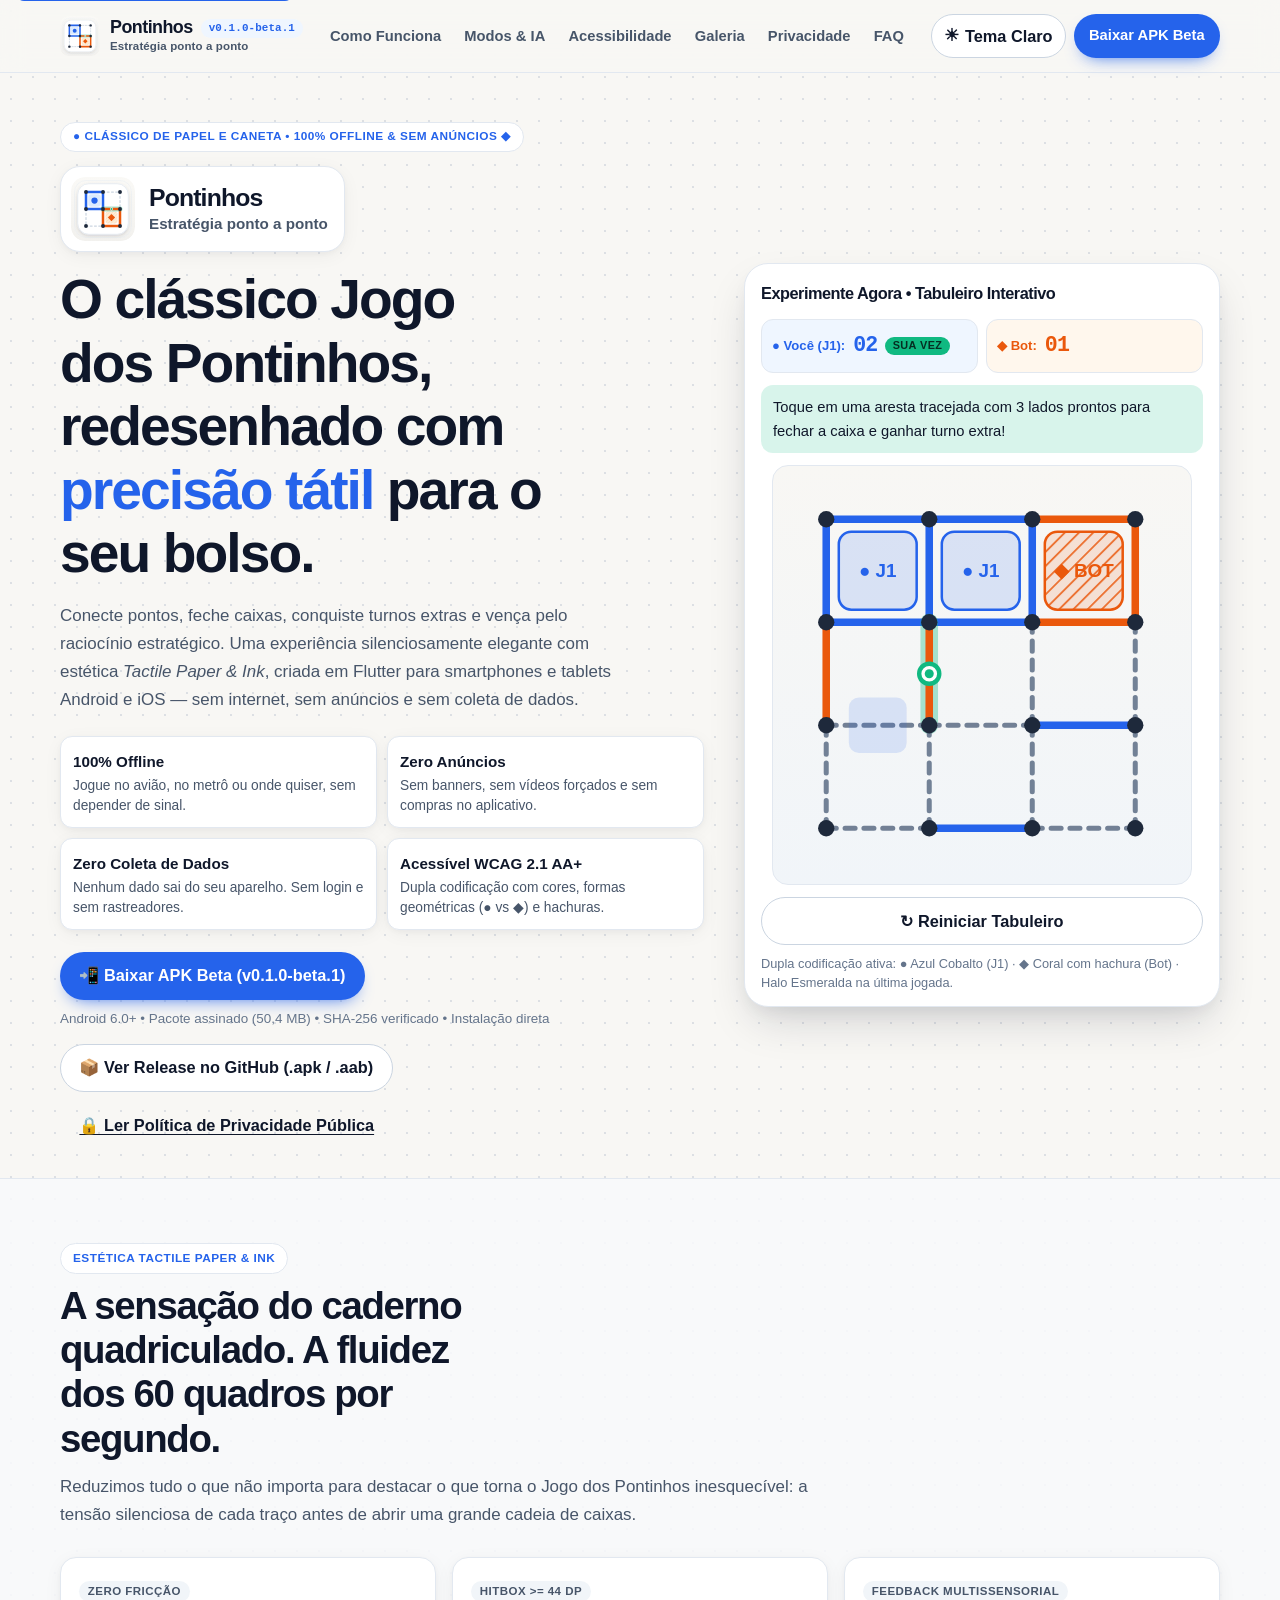
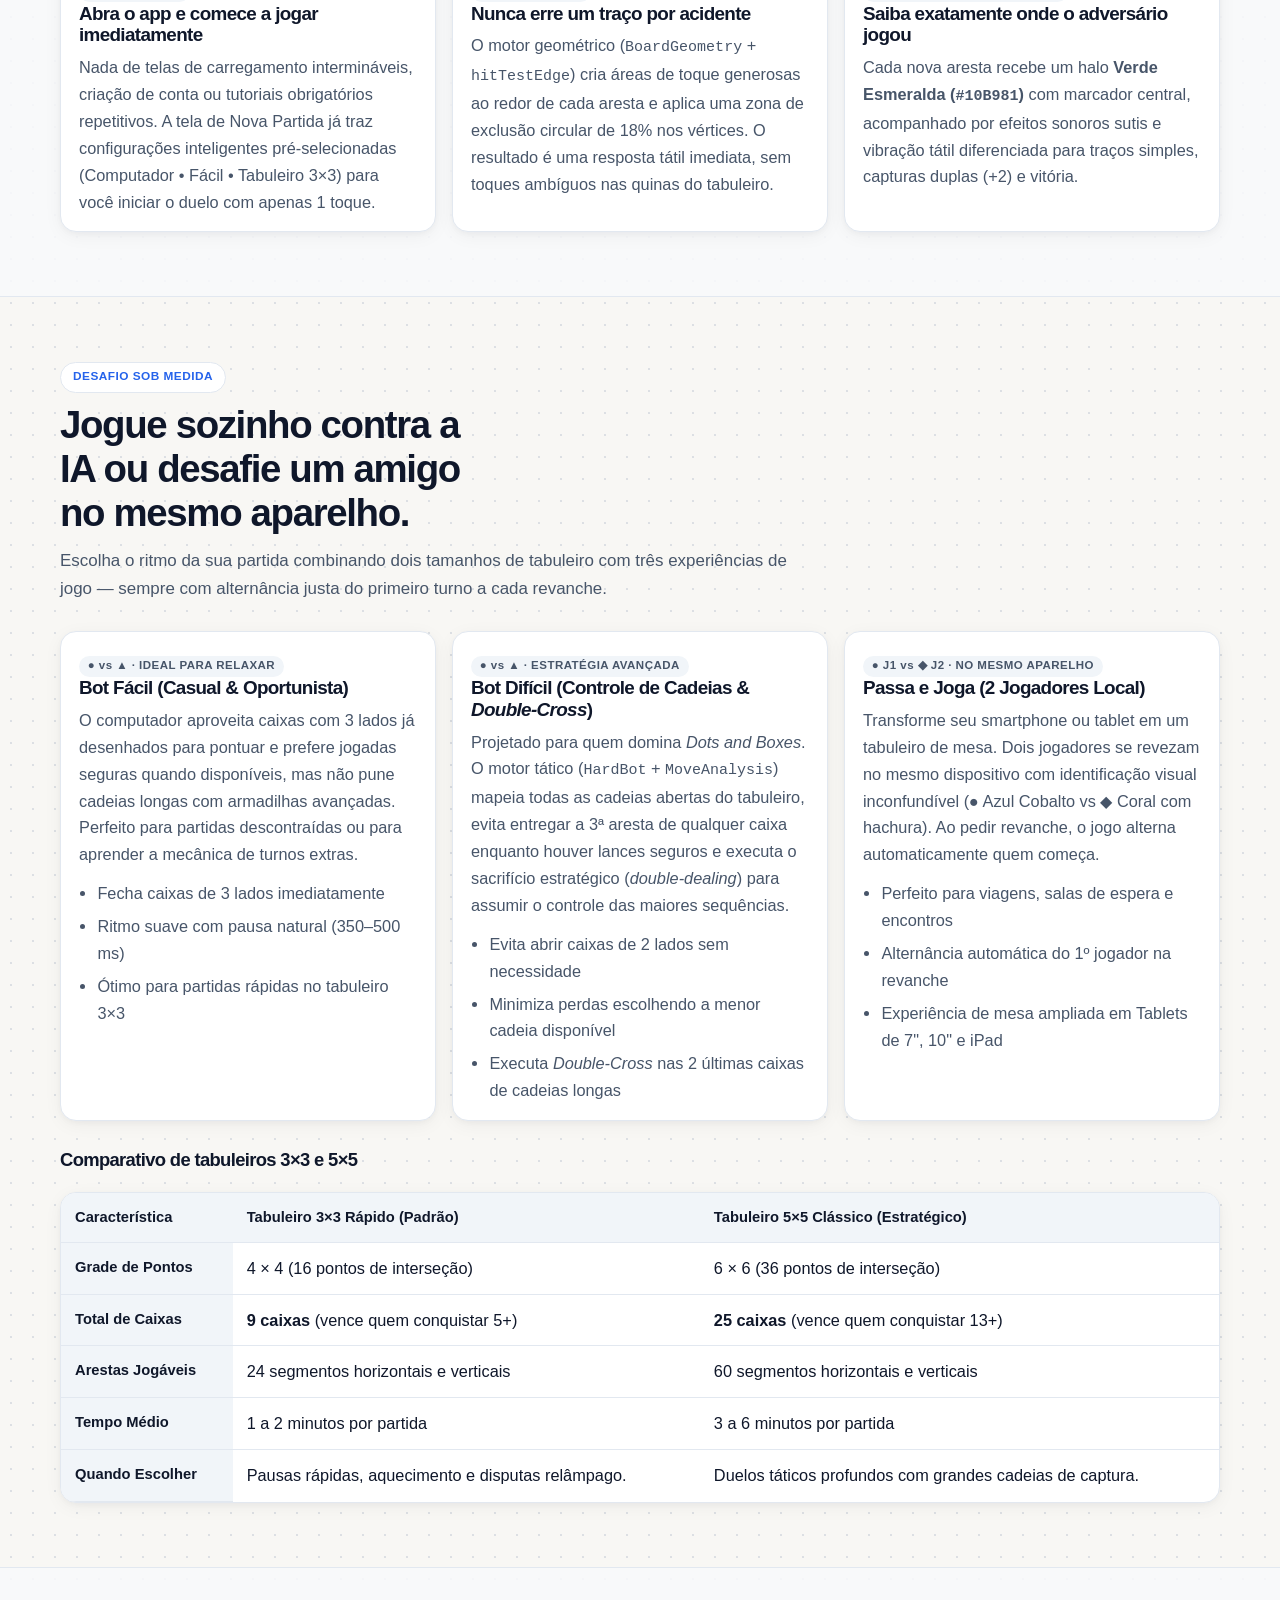
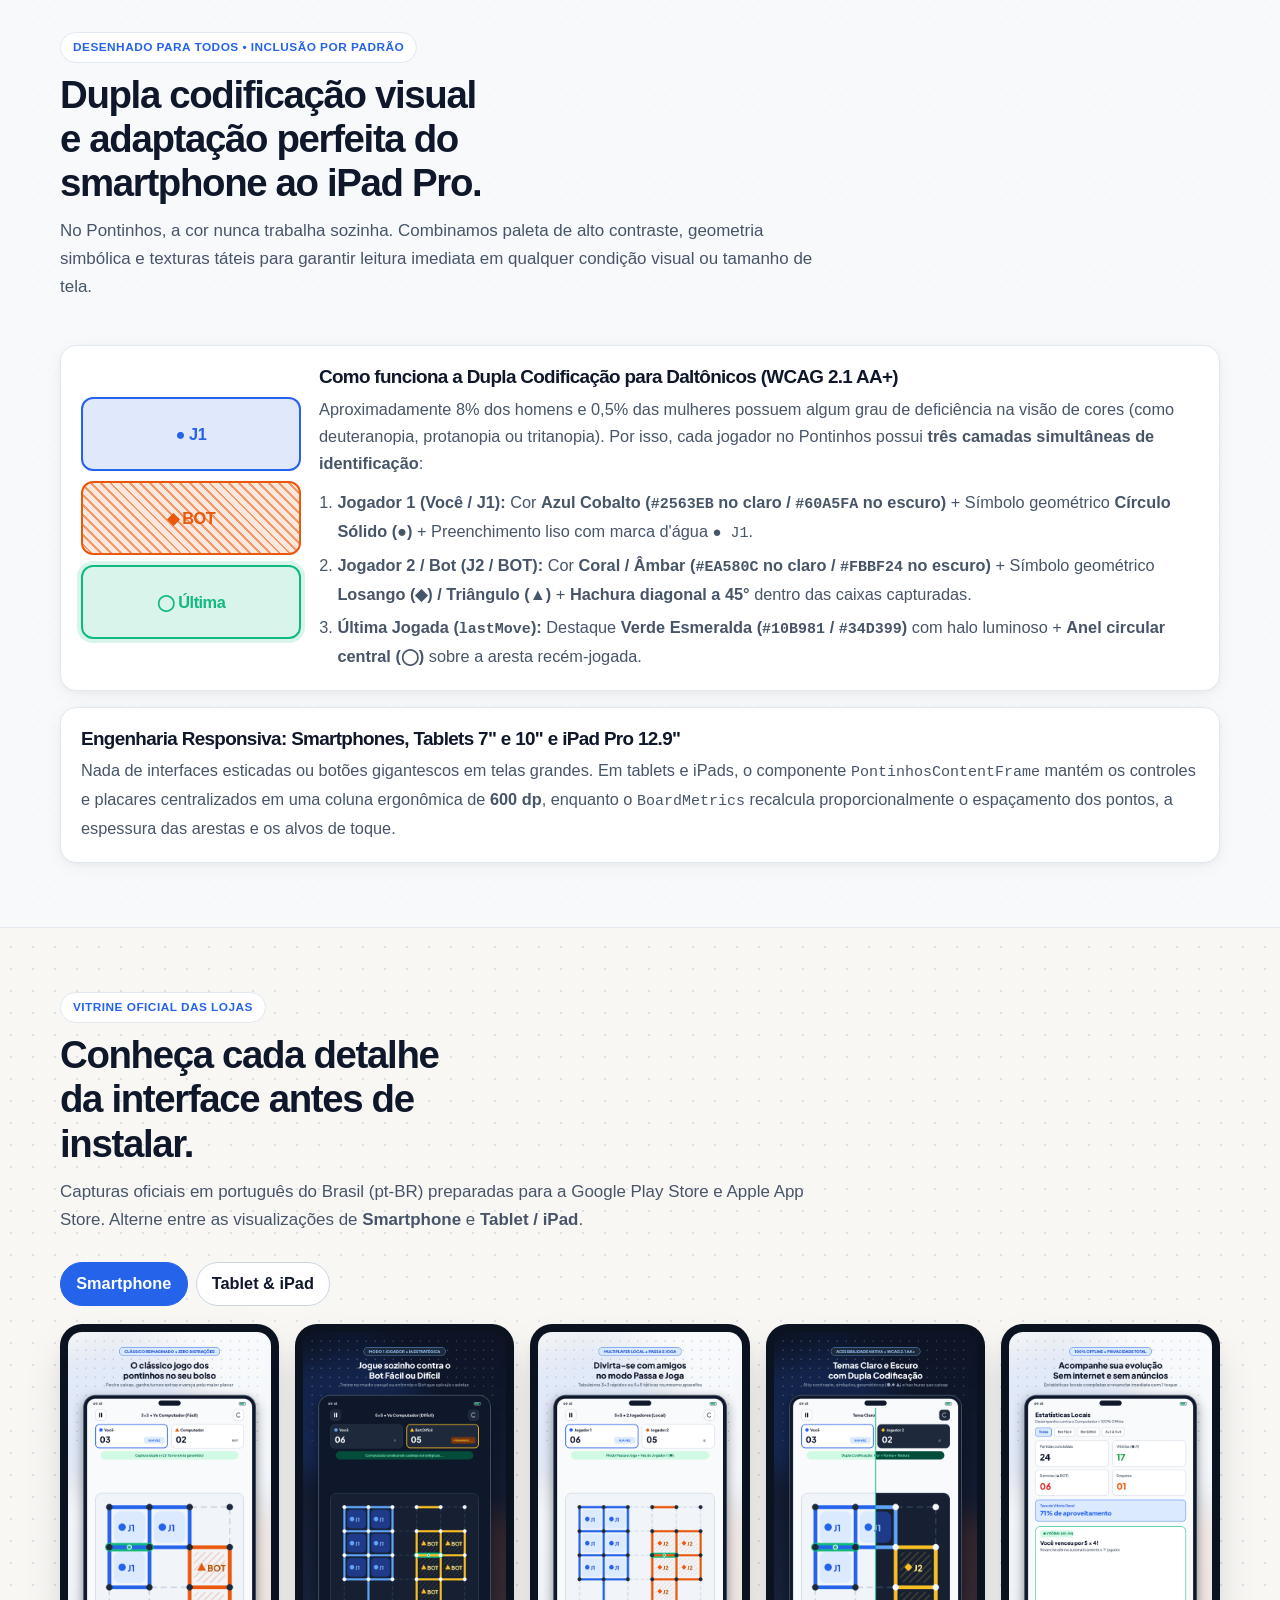
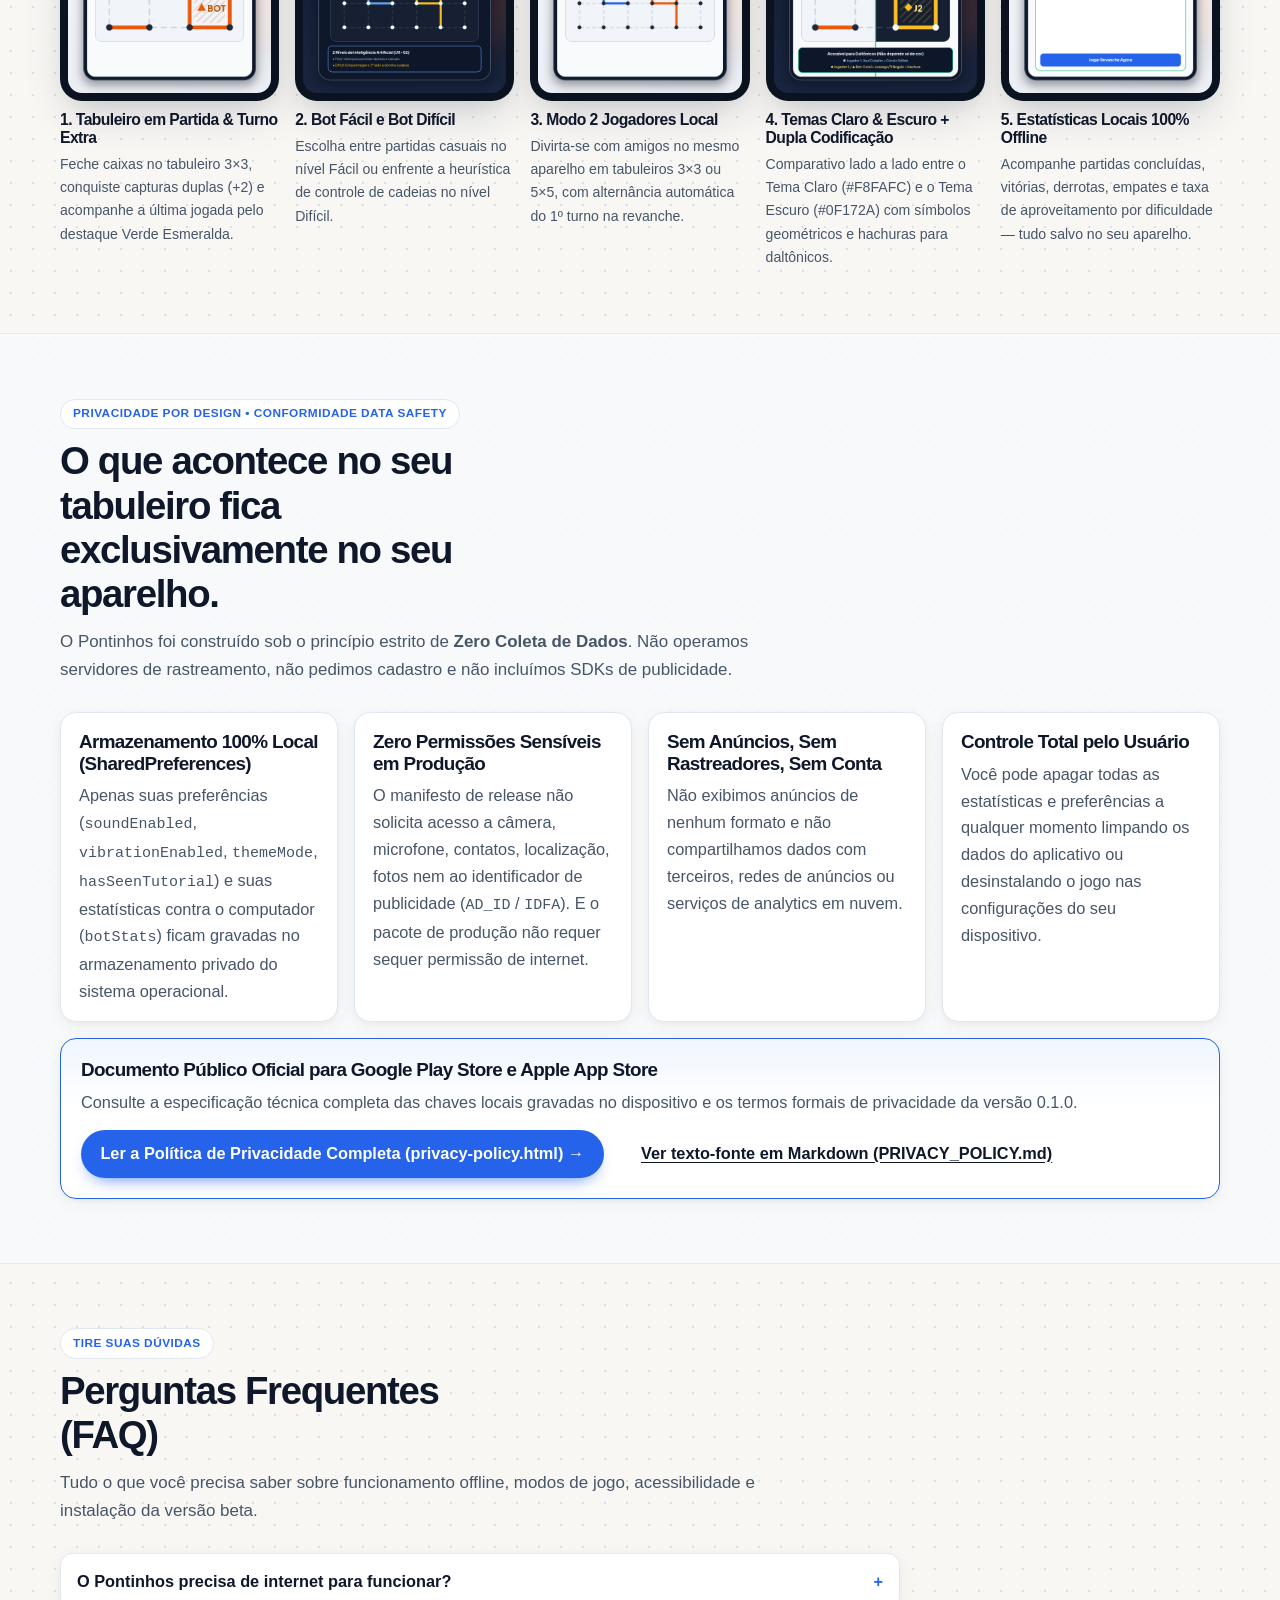
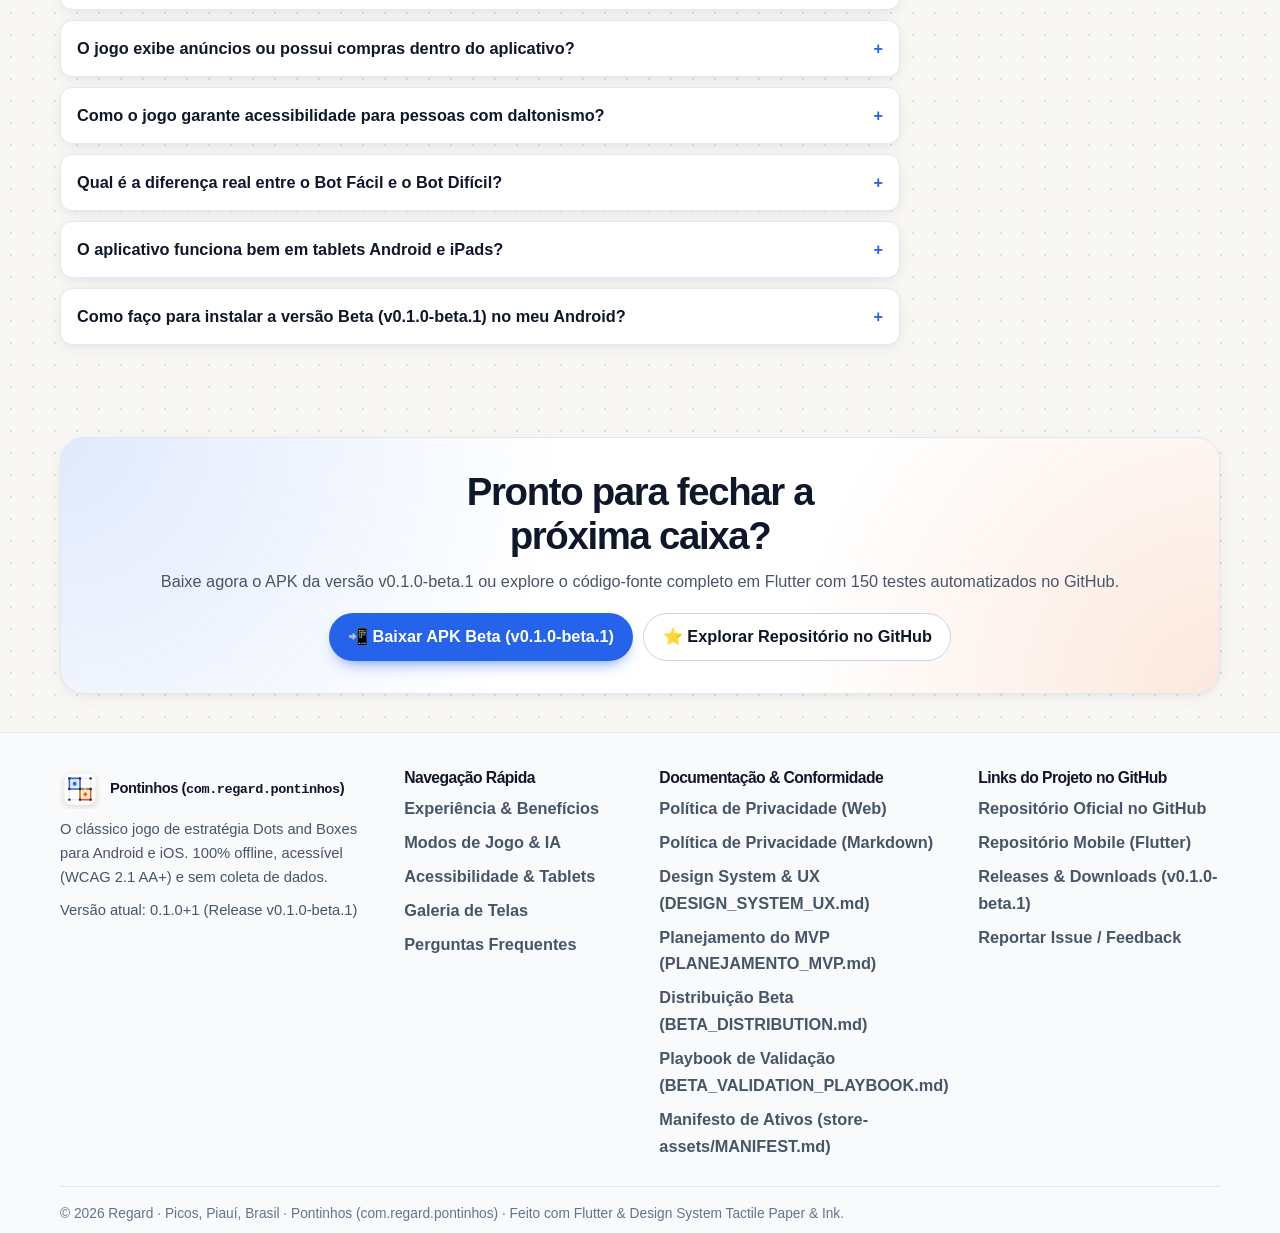
==== index.html @ dfceaad8 "Publica a logomarca vetorial unificada na raiz de gh-pages (PON-34). Sincroniza docs/ da main: logo-" ====
<!DOCTYPE html>
<html lang="pt-BR">
<head>
  <meta charset="utf-8">
  <meta name="viewport" content="width=device-width, initial-scale=1">
  <title>Pontinhos — O Clássico Jogo dos Pontinhos (Dots and Boxes) para Android e iOS | 100% Offline</title>
  <meta name="description" content="Jogue Pontinhos (Dots and Boxes) no Android e iOS. Estética Tactile Paper & Ink, modos vs Bot (Fácil e Difícil) e 2 Jogadores Local, acessibilidade WCAG 2.1 AA+ com dupla codificação, 100% offline, sem anúncios e zero coleta de dados.">
  <meta name="theme-color" content="#F8F7F4" media="(prefers-color-scheme: light)">
  <meta name="theme-color" content="#0F172A" media="(prefers-color-scheme: dark)">
  <link rel="icon" type="image/svg+xml" href="store-assets/logo-mark.svg">
  <link rel="icon" type="image/png" sizes="32x32" href="store-assets/favicon-32x32.png">
  <link rel="icon" type="image/png" sizes="512x512" href="store-assets/play-store-icon-512x512.png">
  <link rel="apple-touch-icon" sizes="180x180" href="store-assets/apple-touch-icon-180x180.png">
  <link rel="apple-touch-icon" sizes="1024x1024" href="store-assets/app-store-icon-1024x1024.png">
  <link rel="canonical" href="https://regardgames.github.io/pontinhos/">
  <link rel="stylesheet" href="landing.css">

  <meta property="og:type" content="website">
  <meta property="og:locale" content="pt_BR">
  <meta property="og:site_name" content="Pontinhos — Regard">
  <meta property="og:title" content="Pontinhos — O Clássico Jogo de Estratégia no Seu Bolso (100% Offline)">
  <meta property="og:description" content="Feche caixas, ganhe turnos extras e vença pelo raciocínio estratégico. Modos vs Bot Fácil/Difícil e Passa e Joga (2P), acessível para daltônicos (WCAG AA+), sem anúncios e sem coleta de dados.">
  <meta property="og:url" content="https://regardgames.github.io/pontinhos/">
  <meta property="og:image" content="https://regardgames.github.io/pontinhos/store-assets/feature-graphic-1024x500.png">
  <meta property="og:image:width" content="1024">
  <meta property="og:image:height" content="500">
  <meta property="og:image:alt" content="Banner oficial do jogo Pontinhos mostrando o tabuleiro em ação com dupla codificação Azul Cobalto (●) e Coral (◆).">

  <meta name="twitter:card" content="summary_large_image">
  <meta name="twitter:title" content="Pontinhos — Dots and Boxes 100% Offline para Android e iOS">
  <meta name="twitter:description" content="O clássico de papel e caneta reinventado com estética Tactile Paper & Ink, IA estratégica, modo 2 jogadores local e zero anúncios.">
  <meta name="twitter:image" content="https://regardgames.github.io/pontinhos/store-assets/feature-graphic-1024x500.png">

  <script type="application/ld+json">
  {
    "@context": "https://schema.org",
    "@type": ["VideoGame", "MobileApplication"],
    "name": "Pontinhos",
    "alternateName": "Jogo dos Pontinhos (Dots and Boxes)",
    "identifier": "com.regard.pontinhos",
    "softwareVersion": "0.1.0+1",
    "operatingSystem": "Android, iOS",
    "applicationCategory": "GameApplication",
    "genre": ["Board Game", "Strategy Game", "Puzzle"],
    "inLanguage": "pt-BR",
    "isAccessibleForFree": true,
    "playMode": ["SinglePlayer", "MultiPlayer", "CoOp"],
    "numberOfPlayers": {
      "@type": "QuantitativeValue",
      "minValue": 1,
      "maxValue": 2
    },
    "description": "O clássico Jogo dos Pontinhos (Dots and Boxes) para Android e iOS com estética Tactile Paper & Ink, modos contra o Computador (Fácil e Difícil) e 2 Jogadores Local, acessibilidade WCAG 2.1 AA+ com dupla codificação, 100% offline e sem coleta de dados.",
    "image": "https://regardgames.github.io/pontinhos/store-assets/feature-graphic-1024x500.png",
    "url": "https://regardgames.github.io/pontinhos/",
    "downloadUrl": "https://github.com/regardgames/pontinhos/releases/download/v0.1.0-beta.1/pontinhos-v0.1.0-release.apk",
    "author": {
      "@type": "Organization",
      "name": "Regard",
      "address": {
        "@type": "PostalAddress",
        "addressLocality": "Picos",
        "addressRegion": "PI",
        "addressCountry": "BR"
      }
    },
    "offers": {
      "@type": "Offer",
      "price": "0",
      "priceCurrency": "BRL",
      "availability": "https://schema.org/InStock"
    }
  }
  </script>
  <script>
    (function () {
      try {
        var stored = localStorage.getItem('pontinhos-web-theme');
        var theme = stored === 'light' || stored === 'dark'
          ? stored
          : (window.matchMedia('(prefers-color-scheme: dark)').matches ? 'dark' : 'light');
        if (theme === 'dark') document.documentElement.setAttribute('data-theme', 'dark');
      } catch (err) {}
    })();
  </script>
</head>
<body>
  <a class="skip-link" href="#conteudo-principal">Pular para o conteúdo principal</a>
  <noscript class="noscript">Ative o JavaScript para jogar no tabuleiro interativo e alternar o tema. O restante da página permanece legível.</noscript>

  <header class="site-header">
    <div class="header-bar container">
      <a class="brand" href="#hero" aria-label="Pontinhos — Ir para o início">
        <img class="brand-logo" src="store-assets/logo-mark.svg" width="40" height="40" alt="Logomarca oficial do jogo Pontinhos — grade 2x2 de caixas com dupla codificação Azul Cobalto (●) e Coral (◆)">
        <span class="brand-copy">
          <span class="brand-title-row">
            <span class="brand-name">Pontinhos</span>
            <span class="version-badge">v0.1.0-beta.1</span>
          </span>
          <span class="brand-tagline">Estratégia ponto a ponto</span>
        </span>
      </a>
      <button type="button" class="nav-toggle" aria-expanded="false" aria-controls="site-nav" aria-label="Abrir menu de navegação">
        <span class="nav-toggle-bars" aria-hidden="true"></span>
        <span>Menu</span>
      </button>
      <nav id="site-nav" class="site-nav" aria-label="Navegação principal">
        <a href="#experiencia">Como Funciona</a>
        <a href="#modos-de-jogo">Modos &amp; IA</a>
        <a href="#acessibilidade">Acessibilidade</a>
        <a href="#galeria">Galeria</a>
        <a href="#privacidade">Privacidade</a>
        <a href="#faq">FAQ</a>
      </nav>
      <div class="header-actions">
        <button type="button" id="theme-toggle" class="theme-toggle" aria-label="Alternar entre tema claro e tema escuro" aria-pressed="false">
          <span class="theme-icon" aria-hidden="true">☀</span>
          <span class="theme-label">Tema Claro</span>
        </button>
        <a class="btn btn-primary btn-compact" href="https://github.com/regardgames/pontinhos/releases/download/v0.1.0-beta.1/pontinhos-v0.1.0-release.apk">Baixar APK Beta</a>
      </div>
    </div>
  </header>

  <main id="conteudo-principal">
    <section id="hero" class="hero-section" aria-labelledby="hero-titulo">
      <div class="container hero-grid">
        <div class="hero-copy">
          <p class="eyebrow">● CLÁSSICO DE PAPEL E CANETA • 100% OFFLINE &amp; SEM ANÚNCIOS ◆</p>
          <div class="hero-brand-lockup">
            <img class="brand-logo" src="store-assets/logo-mark.svg" width="64" height="64" alt="Logomarca oficial do jogo Pontinhos — grade 2x2 de caixas com dupla codificação Azul Cobalto (●) e Coral (◆)">
            <div class="hero-brand-copy">
              <p class="hero-brand-name">Pontinhos</p>
              <p class="hero-brand-tagline">Estratégia ponto a ponto</p>
            </div>
          </div>
          <h1 id="hero-titulo">O clássico Jogo dos Pontinhos, redesenhado com <span class="hero-accent">precisão tátil</span> para o seu bolso.</h1>
          <p class="hero-lead">Conecte pontos, feche caixas, conquiste turnos extras e vença pelo raciocínio estratégico. Uma experiência silenciosamente elegante com estética <em>Tactile Paper &amp; Ink</em>, criada em Flutter para smartphones e tablets Android e iOS — sem internet, sem anúncios e sem coleta de dados.</p>
          <ul class="trust-pills" aria-label="Garantias do aplicativo">
            <li>
              <strong>100% Offline</strong>
              <span>Jogue no avião, no metrô ou onde quiser, sem depender de sinal.</span>
            </li>
            <li>
              <strong>Zero Anúncios</strong>
              <span>Sem banners, sem vídeos forçados e sem compras no aplicativo.</span>
            </li>
            <li>
              <strong>Zero Coleta de Dados</strong>
              <span>Nenhum dado sai do seu aparelho. Sem login e sem rastreadores.</span>
            </li>
            <li>
              <strong>Acessível WCAG 2.1 AA+</strong>
              <span>Dupla codificação com cores, formas geométricas (● vs ◆) e hachuras.</span>
            </li>
          </ul>
          <div class="hero-actions">
            <a class="btn btn-primary" href="https://github.com/regardgames/pontinhos/releases/download/v0.1.0-beta.1/pontinhos-v0.1.0-release.apk">📲 Baixar APK Beta (v0.1.0-beta.1)</a>
            <p class="microcopy">Android 6.0+ • Pacote assinado (50,4 MB) • SHA-256 verificado • Instalação direta</p>
            <a class="btn btn-secondary" href="https://github.com/regardgames/pontinhos/releases/tag/v0.1.0-beta.1">📦 Ver Release no GitHub (.apk / .aab)</a>
            <a class="btn btn-text" href="privacy-policy.html">🔒 Ler Política de Privacidade Pública</a>
          </div>
        </div>

        <div id="interactive-board-demo" class="board-card">
          <p class="board-widget-title" id="board-widget-title">Experimente Agora • Tabuleiro Interativo</p>
          <div class="scoreboard" aria-label="Placar da demonstração">
            <div class="score score-p1">
              <span class="score-label">● Você (J1):</span>
              <strong class="score-value" id="score-p1">02</strong>
              <span class="turn-badge" id="turn-p1">SUA VEZ</span>
            </div>
            <div class="score score-bot">
              <span class="score-label">◆ Bot:</span>
              <strong class="score-value" id="score-bot">01</strong>
              <span class="turn-badge" id="turn-bot" hidden>JOGANDO</span>
            </div>
          </div>
          <p class="board-status" id="board-status" role="status" aria-live="polite">Toque em uma aresta tracejada com 3 lados prontos para fechar a caixa e ganhar turno extra!</p>
          <p class="visually-hidden" id="board-help">Use Tab para chegar a uma aresta tracejada e Enter ou Espaço para jogar. A aresta destacada em azul fecha uma caixa imediatamente.</p>
          <div class="board-surface" id="board-mount"></div>
          <button type="button" class="btn btn-secondary board-reset" id="reset-board" aria-label="Reiniciar demonstração interativa do tabuleiro">↻ Reiniciar Tabuleiro</button>
          <p class="board-legend">Dupla codificação ativa: ● Azul Cobalto (J1) · ◆ Coral com hachura (Bot) · Halo Esmeralda na última jogada.</p>
        </div>
      </div>
    </section>

    <section id="experiencia" class="band band-alt" aria-labelledby="experiencia-titulo">
      <div class="container">
        <div class="section-heading">
          <p class="eyebrow">ESTÉTICA TACTILE PAPER &amp; INK</p>
          <h2 id="experiencia-titulo">A sensação do caderno quadriculado. A fluidez dos 60 quadros por segundo.</h2>
          <p class="section-lead">Reduzimos tudo o que não importa para destacar o que torna o Jogo dos Pontinhos inesquecível: a tensão silenciosa de cada traço antes de abrir uma grande cadeia de caixas.</p>
        </div>
        <div class="cards-3">
          <article class="card">
            <p class="seal">ZERO FRICÇÃO</p>
            <h3>Abra o app e comece a jogar imediatamente</h3>
            <p>Nada de telas de carregamento intermináveis, criação de conta ou tutoriais obrigatórios repetitivos. A tela de Nova Partida já traz configurações inteligentes pré-selecionadas (<span class="tabular">Computador • Fácil • Tabuleiro 3×3</span>) para você iniciar o duelo com apenas 1 toque.</p>
          </article>
          <article class="card">
            <p class="seal">HITBOX &gt;= 44 DP</p>
            <h3>Nunca erre um traço por acidente</h3>
            <p>O motor geométrico (<code>BoardGeometry</code> + <code>hitTestEdge</code>) cria áreas de toque generosas ao redor de cada aresta e aplica uma zona de exclusão circular de 18% nos vértices. O resultado é uma resposta tátil imediata, sem toques ambíguos nas quinas do tabuleiro.</p>
          </article>
          <article class="card">
            <p class="seal">FEEDBACK MULTISSENSORIAL</p>
            <h3>Saiba exatamente onde o adversário jogou</h3>
            <p>Cada nova aresta recebe um halo <strong>Verde Esmeralda (<code>#10B981</code>)</strong> com marcador central, acompanhado por efeitos sonoros sutis e vibração tátil diferenciada para traços simples, capturas duplas (<span class="tabular">+2</span>) e vitória.</p>
          </article>
        </div>
      </div>
    </section>

    <section id="modos-de-jogo" class="band" aria-labelledby="modos-titulo">
      <div class="container">
        <div class="section-heading">
          <p class="eyebrow">DESAFIO SOB MEDIDA</p>
          <h2 id="modos-titulo">Jogue sozinho contra a IA ou desafie um amigo no mesmo aparelho.</h2>
          <p class="section-lead">Escolha o ritmo da sua partida combinando dois tamanhos de tabuleiro com três experiências de jogo — sempre com alternância justa do primeiro turno a cada revanche.</p>
        </div>
        <div class="cards-3">
          <article class="card">
            <p class="mode-badge">● vs ▲ · IDEAL PARA RELAXAR</p>
            <h3>Bot Fácil (Casual &amp; Oportunista)</h3>
            <p>O computador aproveita caixas com 3 lados já desenhados para pontuar e prefere jogadas seguras quando disponíveis, mas não pune cadeias longas com armadilhas avançadas. Perfeito para partidas descontraídas ou para aprender a mecânica de turnos extras.</p>
            <ul>
              <li>Fecha caixas de 3 lados imediatamente</li>
              <li>Ritmo suave com pausa natural (<span class="tabular">350–500 ms</span>)</li>
              <li>Ótimo para partidas rápidas no tabuleiro <span class="tabular">3×3</span></li>
            </ul>
          </article>
          <article class="card">
            <p class="mode-badge">● vs ▲ · ESTRATÉGIA AVANÇADA</p>
            <h3>Bot Difícil (Controle de Cadeias &amp; <em>Double-Cross</em>)</h3>
            <p>Projetado para quem domina <em>Dots and Boxes</em>. O motor tático (<code>HardBot</code> + <code>MoveAnalysis</code>) mapeia todas as cadeias abertas do tabuleiro, evita entregar a 3ª aresta de qualquer caixa enquanto houver lances seguros e executa o sacrifício estratégico (<em>double-dealing</em>) para assumir o controle das maiores sequências.</p>
            <ul>
              <li>Evita abrir caixas de 2 lados sem necessidade</li>
              <li>Minimiza perdas escolhendo a menor cadeia disponível</li>
              <li>Executa <em>Double-Cross</em> nas 2 últimas caixas de cadeias longas</li>
            </ul>
          </article>
          <article class="card">
            <p class="mode-badge">● J1 vs ◆ J2 · NO MESMO APARELHO</p>
            <h3>Passa e Joga (2 Jogadores Local)</h3>
            <p>Transforme seu smartphone ou tablet em um tabuleiro de mesa. Dois jogadores se revezam no mesmo dispositivo com identificação visual inconfundível (● Azul Cobalto vs ◆ Coral com hachura). Ao pedir revanche, o jogo alterna automaticamente quem começa.</p>
            <ul>
              <li>Perfeito para viagens, salas de espera e encontros</li>
              <li>Alternância automática do 1º jogador na revanche</li>
              <li>Experiência de mesa ampliada em Tablets de 7", 10" e iPad</li>
            </ul>
          </article>
        </div>

        <h3 class="subsection-title">Comparativo de tabuleiros 3×3 e 5×5</h3>
        <div class="table-scroll">
          <table>
            <caption class="visually-hidden">Comparativo entre o tabuleiro 3×3 rápido e o tabuleiro 5×5 clássico.</caption>
            <thead>
              <tr>
                <th scope="col">Característica</th>
                <th scope="col">Tabuleiro 3×3 Rápido (Padrão)</th>
                <th scope="col">Tabuleiro 5×5 Clássico (Estratégico)</th>
              </tr>
            </thead>
            <tbody>
              <tr>
                <th scope="row">Grade de Pontos</th>
                <td>4 × 4 (16 pontos de interseção)</td>
                <td>6 × 6 (36 pontos de interseção)</td>
              </tr>
              <tr>
                <th scope="row">Total de Caixas</th>
                <td><strong>9 caixas</strong> (vence quem conquistar 5+)</td>
                <td><strong>25 caixas</strong> (vence quem conquistar 13+)</td>
              </tr>
              <tr>
                <th scope="row">Arestas Jogáveis</th>
                <td>24 segmentos horizontais e verticais</td>
                <td>60 segmentos horizontais e verticais</td>
              </tr>
              <tr>
                <th scope="row">Tempo Médio</th>
                <td>1 a 2 minutos por partida</td>
                <td>3 a 6 minutos por partida</td>
              </tr>
              <tr>
                <th scope="row">Quando Escolher</th>
                <td>Pausas rápidas, aquecimento e disputas relâmpago.</td>
                <td>Duelos táticos profundos com grandes cadeias de captura.</td>
              </tr>
            </tbody>
          </table>
        </div>
      </div>
    </section>

    <section id="acessibilidade" class="band band-alt" aria-labelledby="acessibilidade-titulo">
      <div class="container stack-panels">
        <div class="section-heading">
          <p class="eyebrow">DESENHADO PARA TODOS • INCLUSÃO POR PADRÃO</p>
          <h2 id="acessibilidade-titulo">Dupla codificação visual e adaptação perfeita do smartphone ao iPad Pro.</h2>
          <p class="section-lead">No Pontinhos, a cor nunca trabalha sozinha. Combinamos paleta de alto contraste, geometria simbólica e texturas táteis para garantir leitura imediata em qualquer condição visual ou tamanho de tela.</p>
        </div>

        <div class="panel-block encoding-panel">
          <div class="encoding-layout">
            <div class="swatch-row" aria-hidden="true">
              <div class="swatch swatch-p1">● J1</div>
              <div class="swatch swatch-bot">◆ BOT</div>
              <div class="swatch swatch-last">◯ Última</div>
            </div>
            <div>
              <h3>Como funciona a Dupla Codificação para Daltônicos (WCAG 2.1 AA+)</h3>
              <p>Aproximadamente 8% dos homens e 0,5% das mulheres possuem algum grau de deficiência na visão de cores (como deuteranopia, protanopia ou tritanopia). Por isso, cada jogador no Pontinhos possui <strong>três camadas simultâneas de identificação</strong>:</p>
              <ol>
                <li><strong>Jogador 1 (Você / J1):</strong> Cor <strong>Azul Cobalto (<code>#2563EB</code> no claro / <code>#60A5FA</code> no escuro)</strong> + Símbolo geométrico <strong>Círculo Sólido (●)</strong> + Preenchimento liso com marca d'água <code>● J1</code>.</li>
                <li><strong>Jogador 2 / Bot (J2 / BOT):</strong> Cor <strong>Coral / Âmbar (<code>#EA580C</code> no claro / <code>#FBBF24</code> no escuro)</strong> + Símbolo geométrico <strong>Losango (◆) / Triângulo (▲)</strong> + <strong>Hachura diagonal a 45°</strong> dentro das caixas capturadas.</li>
                <li><strong>Última Jogada (<code>lastMove</code>):</strong> Destaque <strong>Verde Esmeralda (<code>#10B981</code> / <code>#34D399</code>)</strong> com halo luminoso + <strong>Anel circular central (◯)</strong> sobre a aresta recém-jogada.</li>
              </ol>
            </div>
          </div>
        </div>

        <div class="panel-block responsive-panel">
          <h3>Engenharia Responsiva: Smartphones, Tablets 7" e 10" e iPad Pro 12.9"</h3>
          <p>Nada de interfaces esticadas ou botões gigantescos em telas grandes. Em tablets e iPads, o componente <code>PontinhosContentFrame</code> mantém os controles e placares centralizados em uma coluna ergonômica de <strong><span class="tabular">600 dp</span></strong>, enquanto o <code>BoardMetrics</code> recalcula proporcionalmente o espaçamento dos pontos, a espessura das arestas e os alvos de toque.</p>
        </div>
      </div>
    </section>

    <section id="galeria" class="band" aria-labelledby="galeria-titulo">
      <div class="container">
        <div class="section-heading">
          <p class="eyebrow">VITRINE OFICIAL DAS LOJAS</p>
          <h2 id="galeria-titulo">Conheça cada detalhe da interface antes de instalar.</h2>
          <p class="section-lead">Capturas oficiais em português do Brasil (<span lang="pt-BR">pt-BR</span>) preparadas para a Google Play Store e Apple App Store. Alterne entre as visualizações de <strong>Smartphone</strong> e <strong>Tablet / iPad</strong>.</p>
        </div>

        <div class="gallery-tabs" role="tablist" aria-label="Filtrar galeria por dispositivo">
          <button type="button" role="tab" id="tab-phone" aria-selected="true" aria-controls="galeria-phone" tabindex="0">Smartphone</button>
          <button type="button" role="tab" id="tab-tablet" aria-selected="false" aria-controls="galeria-tablet" tabindex="-1">Tablet &amp; iPad</button>
        </div>

        <div role="tabpanel" id="galeria-phone" aria-labelledby="tab-phone">
          <div class="gallery-grid gallery-grid-phone">
            <figure class="shot">
              <div class="shot-frame">
                <img src="store-assets/screenshots-phone/google-play-1080x1920/01-proposta-principal-tabuleiro.png" width="1080" height="1920" alt="Captura de tela de smartphone mostrando uma partida ativa do jogo Pontinhos em tabuleiro 3x3, com placar 03 a 02 para o Jogador 1 (Azul Cobalto com símbolo de círculo) contra o Computador (Laranja com símbolo de triângulo) e banner de captura dupla com turno extra." loading="lazy" decoding="async">
              </div>
              <figcaption>
                <h3>1. Tabuleiro em Partida &amp; Turno Extra</h3>
                <p>Feche caixas no tabuleiro 3×3, conquiste capturas duplas (+2) e acompanhe a última jogada pelo destaque Verde Esmeralda.</p>
              </figcaption>
            </figure>
            <figure class="shot">
              <div class="shot-frame">
                <img src="store-assets/screenshots-phone/google-play-1080x1920/02-bot-facil-e-dificil.png" width="1080" height="1920" alt="Captura de tela de smartphone destacando os modos de Inteligência Artificial do Pontinhos: Bot Fácil para partidas rápidas e Bot Difícil com estratégia de controle de cadeias." loading="lazy" decoding="async">
              </div>
              <figcaption>
                <h3>2. Bot Fácil e Bot Difícil</h3>
                <p>Escolha entre partidas casuais no nível Fácil ou enfrente a heurística de controle de cadeias no nível Difícil.</p>
              </figcaption>
            </figure>
            <figure class="shot">
              <div class="shot-frame">
                <img src="store-assets/screenshots-phone/google-play-1080x1920/03-dois-jogadores-passa-e-joga.png" width="1080" height="1920" alt="Captura de tela de smartphone exibindo o modo Passa e Joga para 2 jogadores locais disputando um tabuleiro 5x5 clássico de 25 caixas." loading="lazy" decoding="async">
              </div>
              <figcaption>
                <h3>3. Modo 2 Jogadores Local</h3>
                <p>Divirta-se com amigos no mesmo aparelho em tabuleiros 3×3 ou 5×5, com alternância automática do 1º turno na revanche.</p>
              </figcaption>
            </figure>
            <figure class="shot">
              <div class="shot-frame">
                <img src="store-assets/screenshots-phone/google-play-1080x1920/04-temas-claro-escuro-acessibilidade.png" width="1080" height="1920" alt="Captura de tela dividida comparando o Tema Claro e o Tema Escuro do Pontinhos, evidenciando a dupla codificação por cor, forma geométrica e textura hachurada nas caixas." loading="lazy" decoding="async">
              </div>
              <figcaption>
                <h3>4. Temas Claro &amp; Escuro + Dupla Codificação</h3>
                <p>Comparativo lado a lado entre o Tema Claro (#F8FAFC) e o Tema Escuro (#0F172A) com símbolos geométricos e hachuras para daltônicos.</p>
              </figcaption>
            </figure>
            <figure class="shot">
              <div class="shot-frame">
                <img src="store-assets/screenshots-phone/google-play-1080x1920/05-estatisticas-e-100-offline.png" width="1080" height="1920" alt="Captura de tela de smartphone apresentando o painel de Estatísticas Locais do Pontinhos com 24 partidas, 71% de aproveitamento e modal de vitória com botão de revanche imediata." loading="lazy" decoding="async">
              </div>
              <figcaption>
                <h3>5. Estatísticas Locais 100% Offline</h3>
                <p>Acompanhe partidas concluídas, vitórias, derrotas, empates e taxa de aproveitamento por dificuldade — tudo salvo no seu aparelho.</p>
              </figcaption>
            </figure>
          </div>
        </div>

        <div role="tabpanel" id="galeria-tablet" aria-labelledby="tab-tablet" hidden>
          <div class="gallery-grid gallery-grid-tablet">
            <figure class="shot">
              <div class="shot-frame">
                <img src="store-assets/screenshots-tablet/tablet-10-1600x2560/01-tablet-tabuleiro-5x5.png" width="1600" height="2560" alt="Captura de tela de tablet mostrando o tabuleiro 5x5 do Pontinhos perfeitamente centralizado no frame de 600 dp com margens responsivas." loading="lazy" decoding="async">
              </div>
              <figcaption>
                <h3>Tablet 1. Tabuleiro 5×5 em Escala Proporcional</h3>
                <p>Container central contido em 600 dp com cálculo automático de BoardMetrics para máxima nitidez em telas grandes.</p>
              </figcaption>
            </figure>
            <figure class="shot">
              <div class="shot-frame">
                <img src="store-assets/screenshots-tablet/tablet-10-1600x2560/02-tablet-modo-2-jogadores.png" width="1600" height="2560" alt="Captura de tela de tablet destacando o modo 2 Jogadores Local com áreas de toque amplas para jogar em dupla sobre a mesa." loading="lazy" decoding="async">
              </div>
              <figcaption>
                <h3>Tablet 2. Experiência de Mesa para 2 Jogadores</h3>
                <p>Ideal para apoiar sobre a mesa e jogar em dupla com áreas de toque generosas (&gt;= 44 dp) e leitura limpa.</p>
              </figcaption>
            </figure>
            <figure class="shot">
              <div class="shot-frame">
                <img src="store-assets/screenshots-tablet/tablet-10-1600x2560/03-tablet-tema-escuro-hd.png" width="1600" height="2560" alt="Captura de tela de tablet exibindo o Tema Escuro em alta definição do Pontinhos com linhas luminosas em azul céu, âmbar e verde esmeralda." loading="lazy" decoding="async">
              </div>
              <figcaption>
                <h3>Tablet 3. Tema Escuro em Alta Definição</h3>
                <p>Fundo Midnight Slate (#0F172A) com contraste calibrado e halo Esmeralda luminoso para sessões noturnas confortáveis.</p>
              </figcaption>
            </figure>
            <figure class="shot">
              <div class="shot-frame">
                <img src="store-assets/screenshots-tablet/tablet-10-1600x2560/04-tablet-config-e-estatisticas.png" width="1600" height="2560" alt="Captura de tela de tablet demonstrando as telas de Nova Partida e Estatísticas Locais contidas em 600 dp para leitura ergonômica." loading="lazy" decoding="async">
              </div>
              <figcaption>
                <h3>Tablet 4. Configuração Rápida &amp; Estatísticas Organizadas</h3>
                <p>Telas de Nova Partida (UX-02) e Estatísticas Locais (UX-05) centralizadas em 600 dp sem estiramento horizontal.</p>
              </figcaption>
            </figure>
          </div>
        </div>
      </div>
    </section>

    <section id="privacidade" class="band band-alt" aria-labelledby="privacidade-titulo">
      <div class="container">
        <div class="section-heading">
          <p class="eyebrow">PRIVACIDADE POR DESIGN • CONFORMIDADE DATA SAFETY</p>
          <h2 id="privacidade-titulo">O que acontece no seu tabuleiro fica exclusivamente no seu aparelho.</h2>
          <p class="section-lead">O Pontinhos foi construído sob o princípio estrito de <strong>Zero Coleta de Dados</strong>. Não operamos servidores de rastreamento, não pedimos cadastro e não incluímos SDKs de publicidade.</p>
        </div>
        <div class="cards-4">
          <article class="card">
            <h3>Armazenamento 100% Local (SharedPreferences)</h3>
            <p>Apenas suas preferências (<code>soundEnabled</code>, <code>vibrationEnabled</code>, <code>themeMode</code>, <code>hasSeenTutorial</code>) e suas estatísticas contra o computador (<code>botStats</code>) ficam gravadas no armazenamento privado do sistema operacional.</p>
          </article>
          <article class="card">
            <h3>Zero Permissões Sensíveis em Produção</h3>
            <p>O manifesto de release não solicita acesso a câmera, microfone, contatos, localização, fotos nem ao identificador de publicidade (<code>AD_ID</code> / <code>IDFA</code>). E o pacote de produção não requer sequer permissão de internet.</p>
          </article>
          <article class="card">
            <h3>Sem Anúncios, Sem Rastreadores, Sem Conta</h3>
            <p>Não exibimos anúncios de nenhum formato e não compartilhamos dados com terceiros, redes de anúncios ou serviços de analytics em nuvem.</p>
          </article>
          <article class="card">
            <h3>Controle Total pelo Usuário</h3>
            <p>Você pode apagar todas as estatísticas e preferências a qualquer momento limpando os dados do aplicativo ou desinstalando o jogo nas configurações do seu dispositivo.</p>
          </article>
        </div>
        <aside class="privacy-callout">
          <h3>Documento Público Oficial para Google Play Store e Apple App Store</h3>
          <p>Consulte a especificação técnica completa das chaves locais gravadas no dispositivo e os termos formais de privacidade da versão 0.1.0.</p>
          <div class="privacy-actions">
            <a class="btn btn-primary" href="privacy-policy.html">Ler a Política de Privacidade Completa (privacy-policy.html) →</a>
            <a class="btn btn-text" href="PRIVACY_POLICY.md">Ver texto-fonte em Markdown (PRIVACY_POLICY.md)</a>
          </div>
        </aside>
      </div>
    </section>

    <section id="faq" class="band" aria-labelledby="faq-titulo">
      <div class="container">
        <div class="section-heading">
          <p class="eyebrow">TIRE SUAS DÚVIDAS</p>
          <h2 id="faq-titulo">Perguntas Frequentes (FAQ)</h2>
          <p class="section-lead">Tudo o que você precisa saber sobre funcionamento offline, modos de jogo, acessibilidade e instalação da versão beta.</p>
        </div>
        <div class="faq-list">
          <details>
            <summary>O Pontinhos precisa de internet para funcionar?</summary>
            <p>Não. O Pontinhos é <strong>100% offline-first</strong>. Todas as partidas contra o computador (Fácil ou Difícil), o modo 2 Jogadores Local, o tutorial interativo e o painel de estatísticas funcionam integralmente no seu aparelho, sem exigir conexão Wi-Fi ou dados móveis.</p>
          </details>
          <details>
            <summary>O jogo exibe anúncios ou possui compras dentro do aplicativo?</summary>
            <p>Não. O jogo é totalmente livre de anúncios (<em>Zero Ads</em>), banners, vídeos recompensados ou microtransações. Nossa proposta é oferecer uma experiência pura de estratégia, sem interrupções comerciais.</p>
          </details>
          <details>
            <summary>Como o jogo garante acessibilidade para pessoas com daltonismo?</summary>
            <p>Aplicamos <strong>dupla codificação visual (WCAG 2.1 AA+)</strong> em todos os elementos da partida. O Jogador 1 é identificado pela cor Azul Cobalto combinada ao símbolo geométrico <strong>Círculo Sólido (●)</strong>, enquanto o Jogador 2 / Bot utiliza Coral/Âmbar combinado ao símbolo <strong>Losango (◆) / Triângulo (▲)</strong> e preenchimento com <strong>hachura diagonal</strong> nas caixas capturadas. Além disso, a última aresta jogada recebe um halo Verde Esmeralda com marcador circular central.</p>
          </details>
          <details>
            <summary>Qual é a diferença real entre o Bot Fácil e o Bot Difícil?</summary>
            <p>Ambos os bots fecham imediatamente qualquer caixa que já esteja com 3 lados preenchidos (aproveitando a regra do turno extra). A diferença está no planejamento tático: enquanto o <strong>Bot Fácil</strong> faz escolhas casuais entre as arestas restantes, o <strong>Bot Difícil</strong> analisa o grafo completo do tabuleiro para evitar entregar a 3ª aresta de uma caixa, escolhe a menor cadeia quando forçado a ceder pontos e aplica a técnica avançada <em>Double-Cross</em> nas últimas caixas de uma sequência longa.</p>
          </details>
          <details>
            <summary>O aplicativo funciona bem em tablets Android e iPads?</summary>
            <p>Sim! A interface conta com suporte responsivo dedicado para <strong>tablets Android de 7" e 10"</strong> e <strong>iPad Pro de 12.9"</strong>. Os menus e placares são centralizados de forma elegante em um container de <code>600 dp</code> (<code>PontinhosContentFrame</code>), enquanto o tabuleiro escala proporcionalmente pontos, linhas e áreas de toque (<code>BoardMetrics</code>) sem distorcer a geometria.</p>
          </details>
          <details>
            <summary>Como faço para instalar a versão Beta (v0.1.0-beta.1) no meu Android?</summary>
            <p>Basta clicar no botão <strong>"Baixar APK Beta (v0.1.0-beta.1)"</strong> nesta página para baixar o arquivo <code>pontinhos-v0.1.0-release.apk</code> diretamente da release oficial no GitHub. Abra o arquivo baixado no seu smartphone ou tablet Android (6.0 ou superior) e confirme a instalação. Caso queira conferir a integridade do arquivo, o hash SHA-256 oficial é <code class="hash">8d2dbbcf79e516ccd61cf24c8493659832583fa295a94c4325e4e3096dc47e7a</code>.</p>
          </details>
        </div>
      </div>
    </section>

    <section class="cta-banner" aria-labelledby="cta-titulo">
      <div class="container">
        <div class="cta-inner">
          <h2 id="cta-titulo">Pronto para fechar a próxima caixa?</h2>
          <p>Baixe agora o APK da versão <span class="tabular">v0.1.0-beta.1</span> ou explore o código-fonte completo em Flutter com 150 testes automatizados no GitHub.</p>
          <div class="cta-actions">
            <a class="btn btn-primary" href="https://github.com/regardgames/pontinhos/releases/download/v0.1.0-beta.1/pontinhos-v0.1.0-release.apk">📲 Baixar APK Beta (v0.1.0-beta.1)</a>
            <a class="btn btn-secondary" href="https://github.com/regardgames/pontinhos">⭐ Explorar Repositório no GitHub</a>
          </div>
        </div>
      </div>
    </section>
  </main>

  <footer class="site-footer">
    <div class="container footer-grid">
      <div class="footer-col">
        <p class="footer-brand-name"><img class="brand-logo" src="store-assets/logo-mark.svg" width="40" height="40" alt="Logomarca oficial do jogo Pontinhos — grade 2x2 de caixas com dupla codificação Azul Cobalto (●) e Coral (◆)"><span>Pontinhos (<code>com.regard.pontinhos</code>)</span></p>
        <p>O clássico jogo de estratégia Dots and Boxes para Android e iOS. 100% offline, acessível (WCAG 2.1 AA+) e sem coleta de dados.</p>
        <p>Versão atual: 0.1.0+1 (Release v0.1.0-beta.1)</p>
      </div>
      <div class="footer-col">
        <h3>Navegação Rápida</h3>
        <ul>
          <li><a href="#experiencia">Experiência &amp; Benefícios</a></li>
          <li><a href="#modos-de-jogo">Modos de Jogo &amp; IA</a></li>
          <li><a href="#acessibilidade">Acessibilidade &amp; Tablets</a></li>
          <li><a href="#galeria">Galeria de Telas</a></li>
          <li><a href="#faq">Perguntas Frequentes</a></li>
        </ul>
      </div>
      <div class="footer-col">
        <h3>Documentação &amp; Conformidade</h3>
        <ul>
          <li><a href="privacy-policy.html"><strong>Política de Privacidade (Web)</strong></a></li>
          <li><a href="PRIVACY_POLICY.md">Política de Privacidade (Markdown)</a></li>
          <li><a href="DESIGN_SYSTEM_UX.md">Design System &amp; UX (DESIGN_SYSTEM_UX.md)</a></li>
          <li><a href="PLANEJAMENTO_MVP.md">Planejamento do MVP (PLANEJAMENTO_MVP.md)</a></li>
          <li><a href="BETA_DISTRIBUTION.md">Distribuição Beta (BETA_DISTRIBUTION.md)</a></li>
          <li><a href="BETA_VALIDATION_PLAYBOOK.md">Playbook de Validação (BETA_VALIDATION_PLAYBOOK.md)</a></li>
          <li><a href="store-assets/MANIFEST.md">Manifesto de Ativos (store-assets/MANIFEST.md)</a></li>
        </ul>
      </div>
      <div class="footer-col">
        <h3>Links do Projeto no GitHub</h3>
        <ul>
          <li><a href="https://github.com/regardgames/pontinhos">Repositório Oficial no GitHub</a></li>
          <li><a href="https://github.com/regardgames/pontinhos-mobile">Repositório Mobile (Flutter)</a></li>
          <li><a href="https://github.com/regardgames/pontinhos/releases/tag/v0.1.0-beta.1">Releases &amp; Downloads (v0.1.0-beta.1)</a></li>
          <li><a href="https://github.com/regardgames/pontinhos/issues">Reportar Issue / Feedback</a></li>
        </ul>
      </div>
    </div>
    <div class="container">
      <p class="legal">© 2026 Regard · Picos, Piauí, Brasil · Pontinhos (com.regard.pontinhos) · Feito com Flutter &amp; Design System Tactile Paper &amp; Ink.</p>
    </div>
  </footer>
  <script src="landing.js"></script>
</body>
</html>
---- landing.css ----
:root {
  color-scheme: light;

  /* Superfícies — Tema Claro (Warm Tactile Paper) */
  --bg-canvas: #F8F7F4;
  --bg-canvas-alt: #F8FAFC;
  --bg-surface: #FFFFFF;
  --bg-surface-elevated: #F1F5F9;
  --bg-glass: rgba(248, 247, 244, 0.88);
  --dot-grid-color: rgba(148, 163, 184, 0.28);

  /* Tipografia & Hierarquia de Texto */
  --text-primary: #0F172A;
  --text-secondary: #475569;
  --text-muted: #64748B;
  --text-on-brand: #FFFFFF;

  /* Bordas & Divisores */
  --border-subtle: #E2E8F0;
  --border-strong: #CBD5E1;
  --focus-ring: #2563EB;

  /* Identidade dos Jogadores (Dupla Codificação Acessível WCAG 2.1 AA+) */
  --color-p1: #2563EB;              /* Azul Cobalto / Índigo — Jogador 1 (●) */
  --color-p1-hover: #1D4ED8;
  --color-p1-tint: rgba(37, 99, 235, 0.14);
  --color-p1-badge-bg: #EFF6FF;

  --color-p2: #EA580C;              /* Coral / Terracota — Jogador 2 & Bot (◆ / ▲) */
  --color-p2-amber: #D97706;
  --color-p2-tint: rgba(234, 88, 12, 0.14);
  --color-p2-badge-bg: #FFF7ED;

  /* Feedback Semântico & Última Jogada */
  --color-last-move: #10B981;       /* Verde Esmeralda — Halo da última aresta */
  --color-last-move-tint: rgba(16, 185, 129, 0.16);
  --color-success: #16A34A;
  --color-warning: #D97706;
  --color-danger: #DC2626;

  /* Tipografia Web */
  --font-display: 'Plus Jakarta Sans', 'Inter', -apple-system, BlinkMacSystemFont, 'Segoe UI', Roboto, sans-serif;
  --font-sans: 'Inter', 'Plus Jakarta Sans', -apple-system, BlinkMacSystemFont, 'Segoe UI', Roboto, sans-serif;
  --font-mono: 'JetBrains Mono', ui-monospace, SFMono-Regular, Menlo, Consolas, monospace;

  /* Layout, Raios e Sombras Táteis */
  --container-max: 1200px;
  --container-narrow: 840px;
  --radius-sm: 8px;
  --radius-md: 12px;
  --radius-lg: 16px;
  --radius-xl: 24px;
  --radius-pill: 9999px;

  --shadow-card: 0 4px 20px -2px rgba(15, 23, 42, 0.06), 0 2px 6px -1px rgba(15, 23, 42, 0.04);
  --shadow-device: 0 20px 45px -10px rgba(15, 23, 42, 0.18), 0 8px 18px -6px rgba(15, 23, 42, 0.08);
  --shadow-icon: 0 1px 0 rgba(255, 255, 255, 0.55) inset, 0 0 0 1px rgba(15, 23, 42, 0.08), 0 8px 16px -8px rgba(15, 23, 42, 0.42), 0 2px 4px rgba(15, 23, 42, 0.12);

  --line-ink: #1E293B;
  --header-offset: 76px;
}

[data-theme="dark"] {
  color-scheme: dark;

  /* Superfícies — Tema Escuro (Midnight Slate) */
  --bg-canvas: #0F172A;
  --bg-canvas-alt: #0B1120;
  --bg-surface: #1E293B;
  --bg-surface-elevated: #334155;
  --bg-glass: rgba(15, 23, 42, 0.88);
  --dot-grid-color: rgba(148, 163, 184, 0.12);

  /* Tipografia & Hierarquia de Texto */
  --text-primary: #F8FAFC;
  --text-secondary: #CBD5E1;
  --text-muted: #94A3B8;
  --text-on-brand: #0F172A;

  /* Bordas & Divisores */
  --border-subtle: #334155;
  --border-strong: #475569;
  --focus-ring: #60A5FA;

  /* Identidade dos Jogadores em Modo Escuro (Contraste Luminoso) */
  --color-p1: #60A5FA;              /* Azul Céu Luminoso — Jogador 1 (●) */
  --color-p1-hover: #93C5FD;
  --color-p1-tint: rgba(96, 165, 250, 0.22);
  --color-p1-badge-bg: rgba(37, 99, 235, 0.22);

  --color-p2: #FBBF24;              /* Âmbar Brilhante — Jogador 2 & Bot (◆ / ▲) */
  --color-p2-amber: #F59E0B;
  --color-p2-tint: rgba(251, 191, 36, 0.20);
  --color-p2-badge-bg: rgba(234, 88, 12, 0.22);

  /* Feedback Semântico & Última Jogada */
  --color-last-move: #34D399;       /* Esmeralda Neon */
  --color-last-move-tint: rgba(52, 211, 153, 0.20);

  --shadow-card: 0 6px 24px -4px rgba(0, 0, 0, 0.45);
  --shadow-device: 0 24px 50px -12px rgba(0, 0, 0, 0.65);
  --shadow-icon: 0 1px 0 rgba(255, 255, 255, 0.16) inset, 0 0 0 1px rgba(248, 250, 252, 0.14), 0 10px 18px -8px rgba(0, 0, 0, 0.7), 0 2px 4px rgba(0, 0, 0, 0.4);

  --line-ink: #E2E8F0;
}

*,
*::before,
*::after {
  box-sizing: border-box;
}

html {
  scroll-behavior: smooth;
  overflow-x: hidden;
}

body {
  margin: 0;
  overflow-x: hidden;
  background-color: var(--bg-canvas);
  background-image: radial-gradient(var(--dot-grid-color) 1.15px, transparent 1.15px);
  background-size: 22px 22px;
  color: var(--text-primary);
  font-family: var(--font-sans);
  font-size: 1.02rem;
  line-height: 1.65;
  text-rendering: optimizeLegibility;
}

img {
  max-width: 100%;
  height: auto;
  display: block;
}

a {
  color: var(--color-p1);
  text-underline-offset: 0.18em;
}

a:hover {
  color: var(--color-p1-hover);
}

:focus-visible {
  outline: 3px solid var(--focus-ring);
  outline-offset: 3px;
}

.skip-link {
  position: absolute;
  left: 16px;
  top: -48px;
  z-index: 80;
  padding: 0.7rem 1rem;
  border-radius: var(--radius-sm);
  background: var(--color-p1);
  color: #fff;
  font-weight: 700;
  text-decoration: none;
}

.skip-link:focus {
  top: 12px;
  color: #fff;
}

.container {
  width: min(var(--container-max), 100%);
  margin-inline: auto;
  padding-inline: 20px;
}

.container-narrow {
  width: min(var(--container-narrow), 100%);
  margin-inline: auto;
}

.site-header {
  position: sticky;
  top: 0;
  z-index: 50;
  background: var(--bg-glass);
  border-bottom: 1px solid var(--border-subtle);
  backdrop-filter: blur(12px);
}

.header-bar {
  display: grid;
  grid-template-columns: auto minmax(0, 1fr) auto;
  grid-template-areas: "brand nav actions";
  align-items: center;
  gap: 12px 16px;
  min-height: 72px;
  padding-block: 8px;
}

.brand {
  grid-area: brand;
  display: flex;
  align-items: center;
  gap: 10px;
  min-width: 0;
  color: inherit;
  text-decoration: none;
}

.brand img,
.hero-brand-lockup img,
.footer-brand-name img {
  flex: 0 0 auto;
  max-width: none;
  object-fit: contain;
  border-radius: 22%;
  background: transparent;
}

.brand img {
  width: 40px;
  height: 40px;
}

.brand-copy {
  display: flex;
  flex-direction: column;
  align-items: flex-start;
  justify-content: center;
  gap: 1px;
  min-width: 0;
}

.brand-title-row {
  display: flex;
  flex-wrap: wrap;
  align-items: center;
  gap: 4px 8px;
  min-width: 0;
}

.brand-name {
  font-family: var(--font-display);
  font-size: 1.12rem;
  font-weight: 800;
  letter-spacing: -0.03em;
  line-height: 1.1;
}

.brand-tagline {
  color: var(--text-secondary);
  font-size: 0.72rem;
  font-weight: 600;
  letter-spacing: 0.01em;
  line-height: 1.25;
}

.version-badge,
.seal,
.mode-badge,
.turn-badge {
  display: inline-flex;
  align-items: center;
  border-radius: var(--radius-pill);
  font-weight: 700;
  letter-spacing: 0.01em;
  line-height: 1.2;
}

.version-badge {
  padding: 0.18rem 0.5rem;
  background: var(--color-p1-badge-bg);
  color: var(--color-p1);
  font-family: var(--font-mono);
  font-size: 0.68rem;
  font-variant-numeric: tabular-nums;
  white-space: nowrap;
}

.site-nav {
  grid-area: nav;
  display: flex;
  justify-content: center;
  flex-wrap: wrap;
  gap: 2px 4px;
}

.site-nav a {
  color: var(--text-secondary);
  text-decoration: none;
  font-size: 0.92rem;
  font-weight: 600;
  padding: 0.45rem 0.6rem;
  border-radius: var(--radius-pill);
}

.site-nav a:hover {
  color: var(--text-primary);
  background: var(--bg-surface-elevated);
}

.header-actions {
  grid-area: actions;
  display: flex;
  align-items: center;
  justify-content: flex-end;
  gap: 8px;
}

.nav-toggle {
  display: none;
  grid-area: toggle;
  align-items: center;
  justify-content: center;
  gap: 8px;
  min-height: 44px;
  padding: 0 12px;
  border: 1px solid var(--border-strong);
  border-radius: var(--radius-pill);
  background: var(--bg-surface);
  color: var(--text-primary);
  font: inherit;
  font-weight: 700;
  cursor: pointer;
}

.nav-toggle-bars {
  width: 16px;
  height: 2px;
  background: currentColor;
  box-shadow: 0 -5px 0 currentColor, 0 5px 0 currentColor;
}

.btn {
  display: inline-flex;
  align-items: center;
  justify-content: center;
  gap: 0.4rem;
  min-height: 48px;
  padding: 0.75rem 1.15rem;
  border-radius: var(--radius-pill);
  border: 1px solid transparent;
  font: inherit;
  font-weight: 700;
  line-height: 1.2;
  text-decoration: none;
  cursor: pointer;
  text-align: center;
}

.btn-primary {
  background: var(--color-p1);
  color: var(--text-on-brand);
  box-shadow: 0 8px 18px -10px var(--color-p1);
}

.btn-primary:hover {
  background: var(--color-p1-hover);
  color: var(--text-on-brand);
}

.btn-secondary {
  background: var(--bg-surface);
  color: var(--text-primary);
  border-color: var(--border-strong);
}

.btn-secondary:hover {
  border-color: var(--color-p1);
  color: var(--color-p1);
}

.btn-compact {
  min-height: 44px;
  padding: 0.5rem 0.9rem;
  font-size: 0.92rem;
  white-space: nowrap;
}

.btn-text {
  background: transparent;
  color: var(--text-primary);
  border-color: transparent;
  text-decoration: underline;
  text-underline-offset: 0.2em;
}

.theme-toggle {
  display: inline-flex;
  align-items: center;
  gap: 6px;
  min-height: 44px;
  padding: 0 12px;
  border: 1px solid var(--border-strong);
  border-radius: var(--radius-pill);
  background: var(--bg-surface);
  color: var(--text-primary);
  font: inherit;
  font-weight: 700;
  cursor: pointer;
  white-space: nowrap;
}

.theme-icon {
  font-size: 1.05rem;
  line-height: 1;
}

main {
  display: block;
}

section[id],
.cta-banner {
  scroll-margin-top: var(--header-offset);
}

.hero-section {
  padding: 48px 0 28px;
}

.hero-grid {
  display: grid;
  grid-template-columns: minmax(0, 1.15fr) minmax(280px, 0.85fr);
  gap: 36px 40px;
  align-items: center;
}

.eyebrow {
  display: inline-flex;
  align-items: center;
  max-width: 100%;
  margin: 0 0 14px;
  padding: 0.4rem 0.75rem;
  border: 1px solid var(--border-subtle);
  border-radius: var(--radius-pill);
  background: var(--bg-surface);
  color: var(--color-p1);
  font-size: 0.74rem;
  font-weight: 800;
  letter-spacing: 0.04em;
  line-height: 1.35;
}

.hero-brand-lockup {
  display: inline-flex;
  align-items: center;
  gap: 14px;
  max-width: 100%;
  margin: 0 0 16px;
  padding: 10px 16px 10px 10px;
  border: 1px solid var(--border-subtle);
  border-radius: 20px;
  background: var(--bg-surface);
  box-shadow: var(--shadow-card);
}

.hero-brand-lockup img {
  width: 64px;
  height: 64px;
}

.hero-brand-copy {
  display: flex;
  flex-direction: column;
  gap: 2px;
  min-width: 0;
}

.hero-brand-name,
.hero-brand-tagline {
  margin: 0;
}

.hero-brand-name {
  font-family: var(--font-display);
  font-size: 1.55rem;
  font-weight: 800;
  letter-spacing: -0.035em;
  line-height: 1.05;
}

.hero-brand-tagline {
  color: var(--text-secondary);
  font-size: 0.95rem;
  font-weight: 600;
  line-height: 1.3;
}

.section-heading .eyebrow {
  margin-bottom: 10px;
}

h1,
h2,
h3 {
  font-family: var(--font-display);
  letter-spacing: -0.035em;
  line-height: 1.15;
  margin: 0;
}

h1 {
  font-size: clamp(2rem, 4.4vw, 3.45rem);
  max-width: 16ch;
}

.hero-accent {
  color: var(--color-p1);
}

.hero-lead,
.section-lead {
  color: var(--text-secondary);
  font-size: 1.06rem;
}

.hero-lead {
  margin: 16px 0 0;
  max-width: 62ch;
}

.trust-pills {
  display: grid;
  grid-template-columns: 1fr 1fr;
  gap: 10px;
  margin: 22px 0 0;
  padding: 0;
  list-style: none;
}

.trust-pills li {
  margin: 0;
  padding: 12px 12px 11px;
  border: 1px solid var(--border-subtle);
  border-radius: var(--radius-md);
  background: var(--bg-surface);
  box-shadow: var(--shadow-card);
}

.trust-pills strong {
  display: block;
  color: var(--text-primary);
  font-size: 0.95rem;
}

.trust-pills span {
  display: block;
  margin-top: 2px;
  color: var(--text-secondary);
  font-size: 0.86rem;
  line-height: 1.45;
}

.hero-actions {
  display: flex;
  flex-direction: column;
  align-items: flex-start;
  gap: 10px;
  margin-top: 22px;
}

.microcopy {
  margin: -2px 0 4px;
  color: var(--text-muted);
  font-size: 0.84rem;
  font-variant-numeric: tabular-nums;
}

.board-card {
  background: var(--bg-surface);
  border: 1px solid var(--border-subtle);
  border-radius: var(--radius-xl);
  box-shadow: var(--shadow-device);
  padding: 16px 16px 14px;
}

.board-widget-title {
  margin: 0;
  font-family: var(--font-display);
  font-size: 1.02rem;
  font-weight: 800;
  letter-spacing: -0.03em;
}

.scoreboard {
  display: grid;
  grid-template-columns: 1fr 1fr;
  gap: 8px;
  margin-top: 12px;
}

.score {
  display: flex;
  flex-wrap: wrap;
  align-items: center;
  gap: 6px 8px;
  min-height: 52px;
  padding: 8px 10px;
  border-radius: var(--radius-md);
  border: 1px solid var(--border-subtle);
}

.score-p1 {
  background: var(--color-p1-badge-bg);
  color: var(--color-p1);
}

.score-bot {
  background: var(--color-p2-badge-bg);
  color: var(--color-p2);
}

.score-label {
  font-size: 0.82rem;
  font-weight: 700;
}

.score-value {
  font-family: var(--font-mono);
  font-size: 1.35rem;
  font-variant-numeric: tabular-nums;
  font-weight: 800;
  letter-spacing: -0.04em;
}

.turn-badge {
  padding: 0.16rem 0.45rem;
  background: var(--color-last-move);
  color: #052e22;
  font-size: 0.68rem;
  letter-spacing: 0.04em;
}

.turn-badge[hidden] {
  display: none;
}

.board-status {
  margin: 12px 0;
  padding: 10px 12px;
  border-radius: var(--radius-md);
  background: var(--color-last-move-tint);
  color: var(--text-primary);
  font-size: 0.92rem;
  min-height: 3.4em;
}

.board-surface {
  width: min(100%, 420px);
  margin-inline: auto;
  background:
    linear-gradient(180deg, var(--bg-canvas) 0%, var(--bg-surface-elevated) 100%);
  border: 1px solid var(--border-subtle);
  border-radius: var(--radius-lg);
  padding: 8px;
}

.board-surface svg {
  width: 100%;
  height: auto;
  display: block;
  touch-action: manipulation;
}

.edge-hit {
  fill: transparent;
  cursor: pointer;
}

.edge-hit.is-hot {
  fill: var(--color-p1-tint);
}

.edge-hit:hover,
.edge-hit:focus-visible {
  fill: var(--color-p1-tint);
  stroke: var(--focus-ring);
  stroke-width: 2;
}

.board-reset {
  width: 100%;
  margin-top: 12px;
}

.board-legend {
  margin: 10px 0 0;
  color: var(--text-muted);
  font-size: 0.8rem;
  line-height: 1.45;
}

.band {
  padding: 64px 0;
}

.band-alt {
  background: color-mix(in srgb, var(--bg-canvas-alt) 86%, transparent);
  border-block: 1px solid var(--border-subtle);
}

.section-heading {
  max-width: 760px;
  margin-bottom: 28px;
}

.section-heading h2,
.cta-banner h2 {
  font-size: clamp(1.7rem, 3vw, 2.45rem);
  max-width: 20ch;
}

.section-lead {
  margin: 12px 0 0;
}

.cards-3,
.cards-4 {
  display: grid;
  gap: 16px;
}

.cards-3 {
  grid-template-columns: repeat(3, minmax(0, 1fr));
}

.cards-4 {
  grid-template-columns: repeat(4, minmax(0, 1fr));
}

.card,
.privacy-callout,
.encoding-panel,
.responsive-panel {
  background: var(--bg-surface);
  border: 1px solid var(--border-subtle);
  border-radius: var(--radius-lg);
  box-shadow: var(--shadow-card);
}

.card {
  padding: 18px 18px 16px;
}

.seal,
.mode-badge {
  margin-bottom: 10px;
  padding: 0.22rem 0.55rem;
  background: var(--bg-surface-elevated);
  color: var(--text-secondary);
  font-size: 0.72rem;
  letter-spacing: 0.04em;
}

.card h3,
.panel-block h3,
.privacy-callout h3,
.footer-col h3 {
  font-size: 1.18rem;
  margin-bottom: 8px;
}

.card p,
.panel-block p,
.privacy-callout p {
  margin: 0;
  color: var(--text-secondary);
}

.card ul,
.panel-block ol {
  margin: 12px 0 0;
  padding-left: 1.15rem;
  color: var(--text-secondary);
}

.card li + li,
.panel-block li + li {
  margin-top: 6px;
}

.table-scroll {
  overflow-x: auto;
  max-width: 100%;
  margin-top: 22px;
  border: 1px solid var(--border-subtle);
  border-radius: var(--radius-lg);
  background: var(--bg-surface);
  box-shadow: var(--shadow-card);
}

table {
  width: 100%;
  min-width: 640px;
  border-collapse: collapse;
}

caption {
  caption-side: bottom;
}

th,
td {
  padding: 12px 14px;
  border-bottom: 1px solid var(--border-subtle);
  text-align: left;
  vertical-align: top;
  font-variant-numeric: tabular-nums;
}

th {
  background: var(--bg-surface-elevated);
  font-size: 0.92rem;
}

td:first-child {
  font-weight: 700;
  white-space: nowrap;
}

tr:last-child td {
  border-bottom: 0;
}

.subsection-title {
  margin: 28px 0 8px;
  font-size: 1.15rem;
}

.stack-panels {
  display: grid;
  gap: 16px;
}

.panel-block,
.privacy-callout {
  padding: 20px;
}

.encoding-layout {
  display: grid;
  grid-template-columns: 220px minmax(0, 1fr);
  gap: 18px;
  align-items: center;
}

.swatch-row {
  display: grid;
  gap: 10px;
}

.swatch {
  display: grid;
  place-items: center;
  min-height: 74px;
  border-radius: var(--radius-md);
  font-family: var(--font-display);
  font-weight: 800;
  letter-spacing: -0.03em;
}

.swatch-p1 {
  background: var(--color-p1-tint);
  color: var(--color-p1);
  border: 2px solid var(--color-p1);
}

.swatch-bot {
  color: var(--color-p2);
  border: 2px solid var(--color-p2);
  background-color: var(--color-p2-tint);
  background-image: repeating-linear-gradient(
    45deg,
    transparent,
    transparent 5px,
    color-mix(in srgb, var(--color-p2) 55%, transparent) 5px,
    color-mix(in srgb, var(--color-p2) 55%, transparent) 7px
  );
}

.swatch-last {
  background: var(--color-last-move-tint);
  color: var(--color-last-move);
  border: 2px solid var(--color-last-move);
  box-shadow: inset 0 0 0 6px transparent, 0 0 0 4px var(--color-last-move-tint);
}

.gallery-tabs {
  display: flex;
  flex-wrap: wrap;
  gap: 8px;
  margin-bottom: 18px;
}

.gallery-tabs button {
  min-height: 44px;
  padding: 0.45rem 0.95rem;
  border-radius: var(--radius-pill);
  border: 1px solid var(--border-strong);
  background: var(--bg-surface);
  color: var(--text-primary);
  font: inherit;
  font-weight: 700;
  cursor: pointer;
}

.gallery-tabs button[aria-selected="true"] {
  background: var(--color-p1);
  border-color: var(--color-p1);
  color: var(--text-on-brand);
}

.gallery-grid {
  display: grid;
  gap: 16px;
}

.gallery-grid-phone {
  grid-template-columns: repeat(5, minmax(0, 1fr));
}

.gallery-grid-tablet {
  grid-template-columns: repeat(4, minmax(0, 1fr));
}

.shot {
  margin: 0;
  display: flex;
  flex-direction: column;
  gap: 10px;
  min-width: 0;
}

.shot-frame {
  padding: 8px;
  border-radius: 22px;
  background: #0b1220;
  box-shadow: var(--shadow-device);
}

.shot-frame img {
  width: 100%;
  border-radius: 14px;
  background: var(--bg-canvas);
}

.shot figcaption h3 {
  font-size: 0.98rem;
}

.shot figcaption p {
  margin: 6px 0 0;
  color: var(--text-secondary);
  font-size: 0.88rem;
}

.privacy-callout {
  margin-top: 16px;
  border-color: var(--color-p1);
  background:
    linear-gradient(180deg, var(--color-p1-badge-bg), var(--bg-surface) 42%);
}

.privacy-actions {
  display: flex;
  flex-wrap: wrap;
  gap: 12px 18px;
  align-items: center;
  margin-top: 14px;
}

.faq-list {
  display: grid;
  gap: 10px;
  width: min(var(--container-narrow), 100%);
}

details {
  border: 1px solid var(--border-subtle);
  border-radius: var(--radius-md);
  background: var(--bg-surface);
  box-shadow: var(--shadow-card);
}

summary {
  min-height: 52px;
  padding: 14px 16px;
  cursor: pointer;
  font-weight: 700;
  list-style: none;
}

summary::-webkit-details-marker {
  display: none;
}

summary::after {
  content: "+";
  float: right;
  color: var(--color-p1);
  font-weight: 800;
}

details[open] summary::after {
  content: "–";
}

details p {
  margin: 0;
  padding: 0 16px 16px;
  color: var(--text-secondary);
}

.hash {
  font-family: var(--font-mono);
  font-size: 0.86em;
  font-variant-numeric: tabular-nums;
  overflow-wrap: anywhere;
}

.cta-banner {
  padding: 28px 0 10px;
}

.cta-inner {
  padding: 32px 24px;
  border-radius: var(--radius-xl);
  background:
    radial-gradient(circle at 0 0, var(--color-p1-tint), transparent 42%),
    radial-gradient(circle at 100% 100%, var(--color-p2-tint), transparent 36%),
    var(--bg-surface);
  border: 1px solid var(--border-subtle);
  box-shadow: var(--shadow-card);
  text-align: center;
}

.cta-inner h2,
.cta-inner p {
  margin-inline: auto;
}

.cta-inner p {
  margin-top: 10px;
  margin-bottom: 0;
  color: var(--text-secondary);
  font-variant-numeric: tabular-nums;
}

.cta-actions {
  display: flex;
  flex-wrap: wrap;
  justify-content: center;
  gap: 10px;
  margin-top: 18px;
}

.site-footer {
  margin-top: 28px;
  padding: 36px 0 28px;
  background: var(--bg-canvas-alt);
  border-top: 1px solid var(--border-subtle);
  color: var(--text-secondary);
}

.footer-grid {
  display: grid;
  grid-template-columns: 1.25fr 0.9fr 1.15fr 0.95fr;
  gap: 26px;
}

.footer-brand-name {
  display: flex;
  align-items: center;
  gap: 10px;
  margin: 0 0 8px;
  color: var(--text-primary);
  font-family: var(--font-display);
  font-size: 1.2rem;
  font-weight: 800;
  letter-spacing: -0.03em;
  line-height: 1.2;
}

.footer-brand-name img {
  width: 40px;
  height: 40px;
}

.footer-brand-name span {
  min-width: 0;
}

.footer-col h3 {
  color: var(--text-primary);
  font-size: 0.98rem;
}

.footer-col p {
  margin: 0 0 8px;
  font-size: 0.92rem;
}

.footer-col ul {
  margin: 0;
  padding: 0;
  list-style: none;
}

.footer-col li + li {
  margin-top: 7px;
}

.footer-col a {
  color: var(--text-secondary);
  text-decoration: none;
  font-weight: 600;
}

.footer-col a:hover {
  color: var(--color-p1);
  text-decoration: underline;
}

.legal {
  margin: 26px 0 0;
  padding-top: 16px;
  border-top: 1px solid var(--border-subtle);
  color: var(--text-muted);
  font-size: 0.86rem;
}

code,
.tabular {
  font-variant-numeric: tabular-nums;
}

code {
  font-family: var(--font-mono);
  font-size: 0.92em;
}

.visually-hidden {
  position: absolute;
  width: 1px;
  height: 1px;
  padding: 0;
  margin: -1px;
  overflow: hidden;
  clip: rect(0, 0, 0, 0);
  white-space: nowrap;
  border: 0;
}

.noscript {
  margin: 0;
  padding: 10px 20px;
  background: var(--color-p2-badge-bg);
  color: var(--text-primary);
}

@media (max-width: 1100px) {
  .gallery-grid-phone {
    grid-template-columns: repeat(3, minmax(0, 1fr));
  }

  .gallery-grid-tablet,
  .cards-4 {
    grid-template-columns: repeat(2, minmax(0, 1fr));
  }
}

@media (max-width: 1079px) {
  .header-bar {
    grid-template-columns: auto auto minmax(0, 1fr);
    grid-template-areas: "brand toggle actions";
  }

  .nav-toggle {
    display: inline-flex;
  }

  .site-nav {
    display: none;
    position: absolute;
    left: 0;
    right: 0;
    top: 100%;
    flex-direction: column;
    align-items: stretch;
    padding: 8px 16px 14px;
    background: var(--bg-glass);
    border-bottom: 1px solid var(--border-subtle);
    backdrop-filter: blur(12px);
  }

  .site-nav.is-open {
    display: flex;
  }

  .site-nav a {
    padding: 0.75rem 0.7rem;
    min-height: 44px;
  }
}

@media (max-width: 1024px) {
  .hero-grid {
    grid-template-columns: minmax(0, 1.1fr) minmax(240px, 0.9fr);
    gap: 24px;
  }

  .cards-3 {
    grid-template-columns: repeat(2, minmax(0, 1fr));
  }

  .footer-grid {
    grid-template-columns: 1fr 1fr;
  }
}

@media (max-width: 860px) {
  .hero-grid,
  .encoding-layout {
    grid-template-columns: 1fr;
  }

  h1 {
    max-width: 18ch;
  }
}

@media (max-width: 767px) {
  .container {
    padding-inline: 16px;
  }

  .band {
    padding: 48px 0;
  }

  .trust-pills,
  .cards-3,
  .cards-4,
  .gallery-grid-phone,
  .gallery-grid-tablet,
  .footer-grid,
  .scoreboard {
    grid-template-columns: 1fr;
  }

  .hero-actions .btn,
  .cta-actions .btn,
  .privacy-actions .btn {
    width: 100%;
  }

  .header-bar {
    grid-template-columns: minmax(0, 1fr) auto;
    grid-template-areas:
      "brand toggle"
      "actions actions";
    min-height: 0;
    padding-block: 10px;
  }

  .brand-copy {
    gap: 2px;
  }

  .hero-brand-lockup {
    width: 100%;
    padding-right: 12px;
  }

  .hero-brand-name {
    font-size: 1.35rem;
  }

  .header-actions {
    justify-content: stretch;
  }

  .header-actions .btn-compact,
  .theme-toggle {
    flex: 1 1 auto;
  }

  td:first-child {
    white-space: normal;
  }
}

@media (prefers-reduced-motion: reduce) {
  html {
    scroll-behavior: auto;
  }

  *,
  *::before,
  *::after {
    animation-duration: 0.01ms !important;
    animation-iteration-count: 1 !important;
    transition-duration: 0.01ms !important;
    scroll-behavior: auto !important;
  }
}
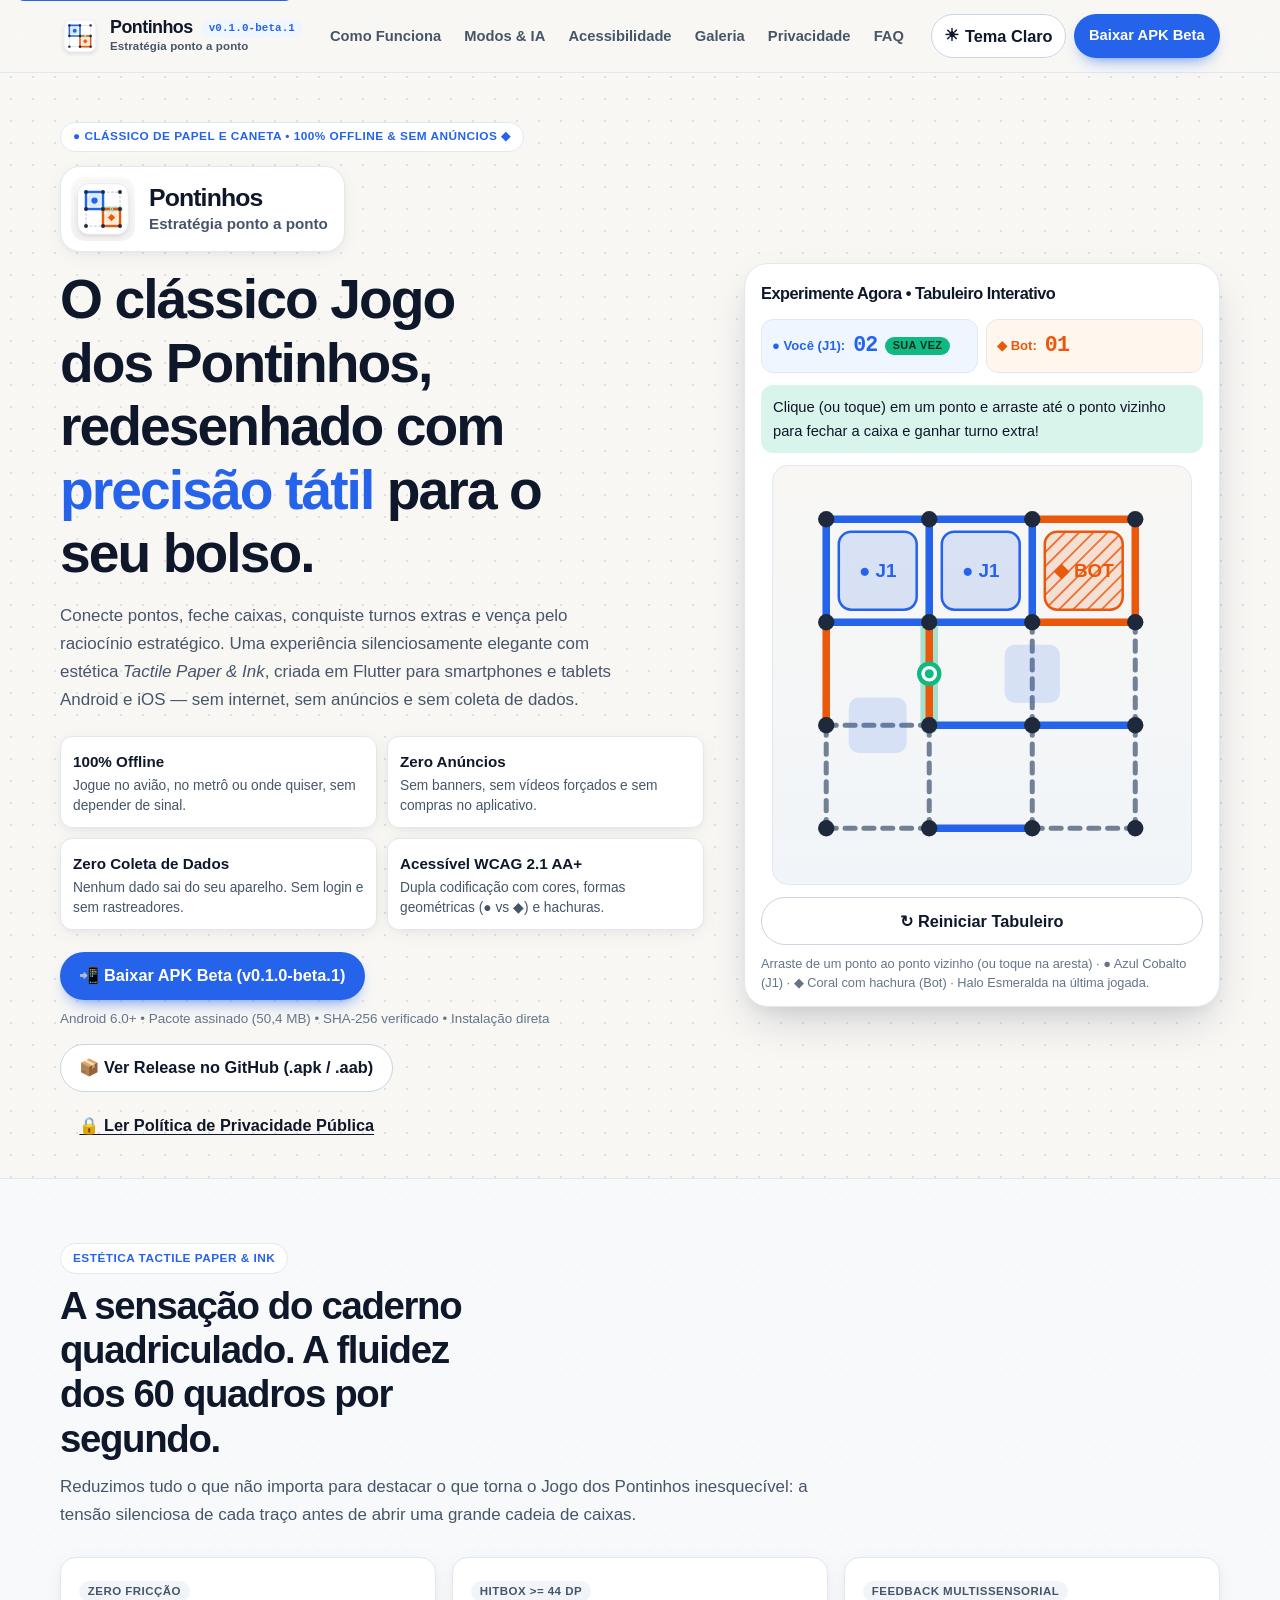
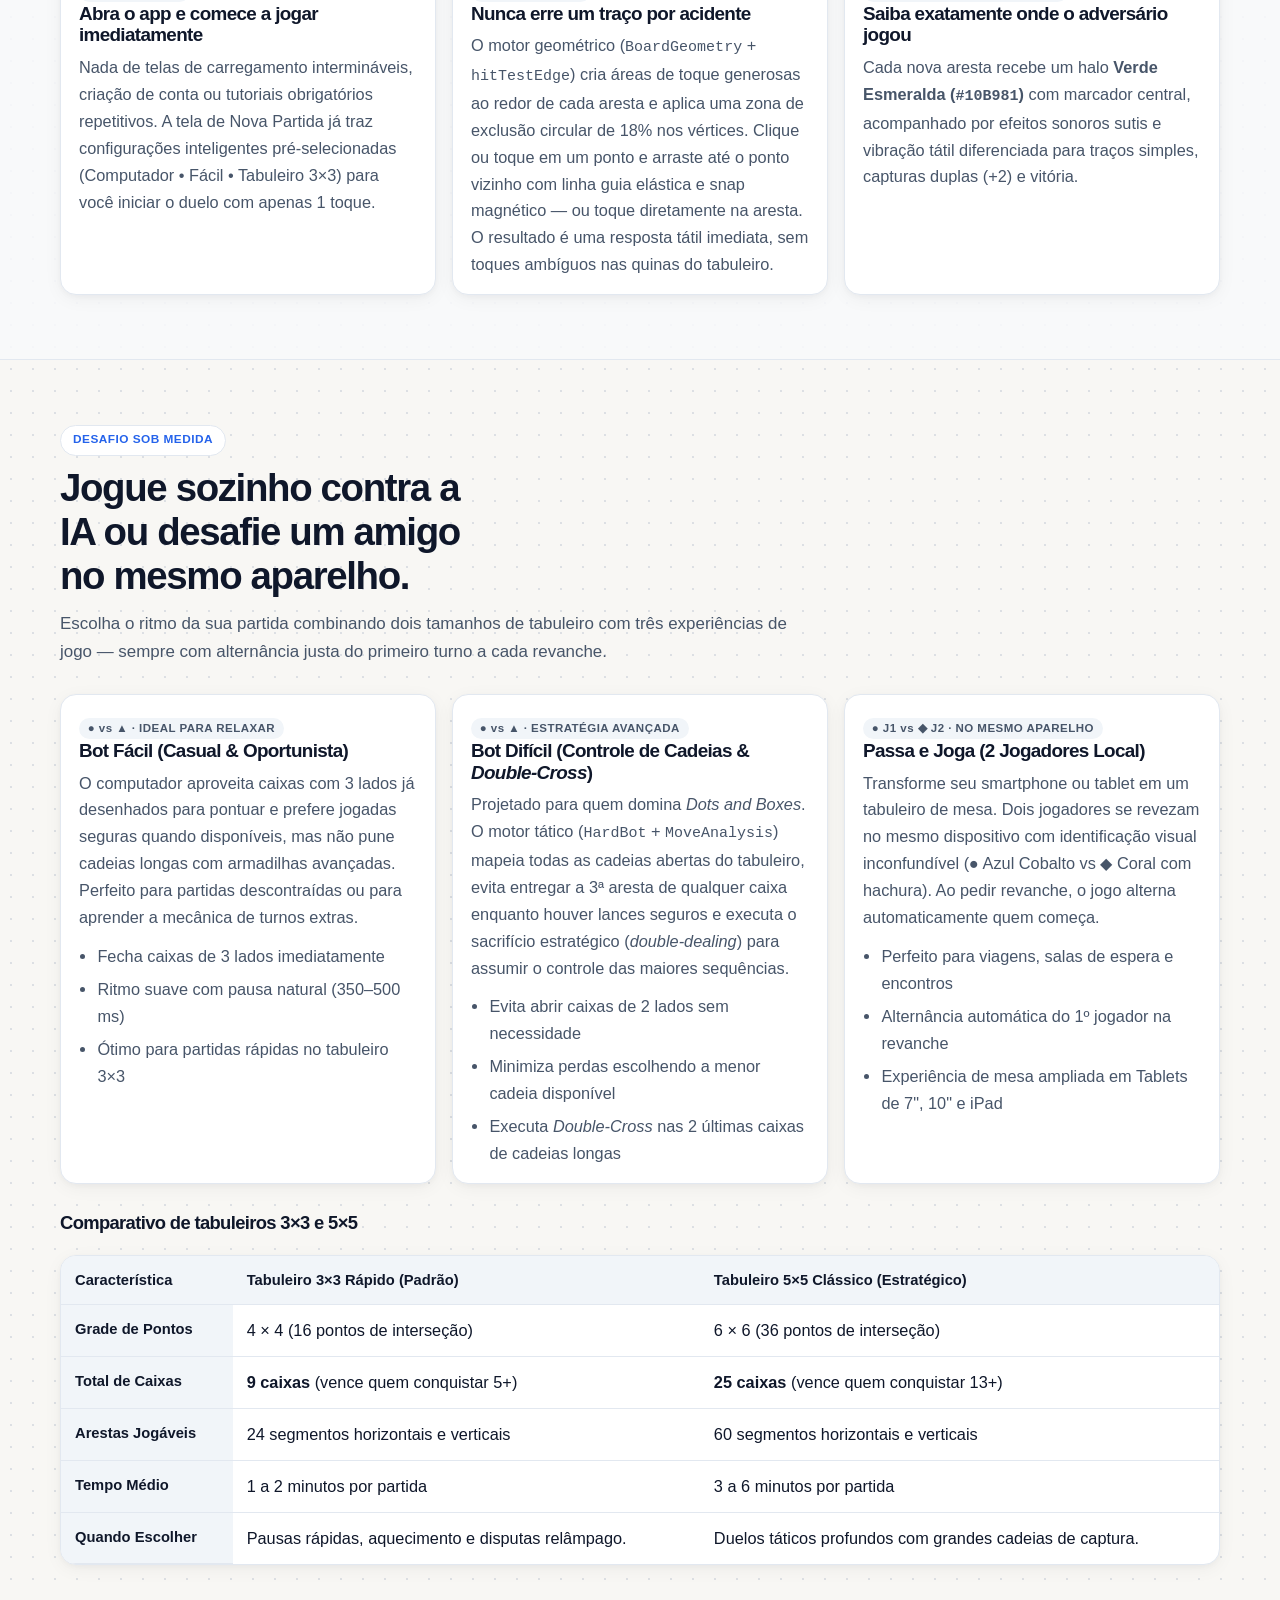
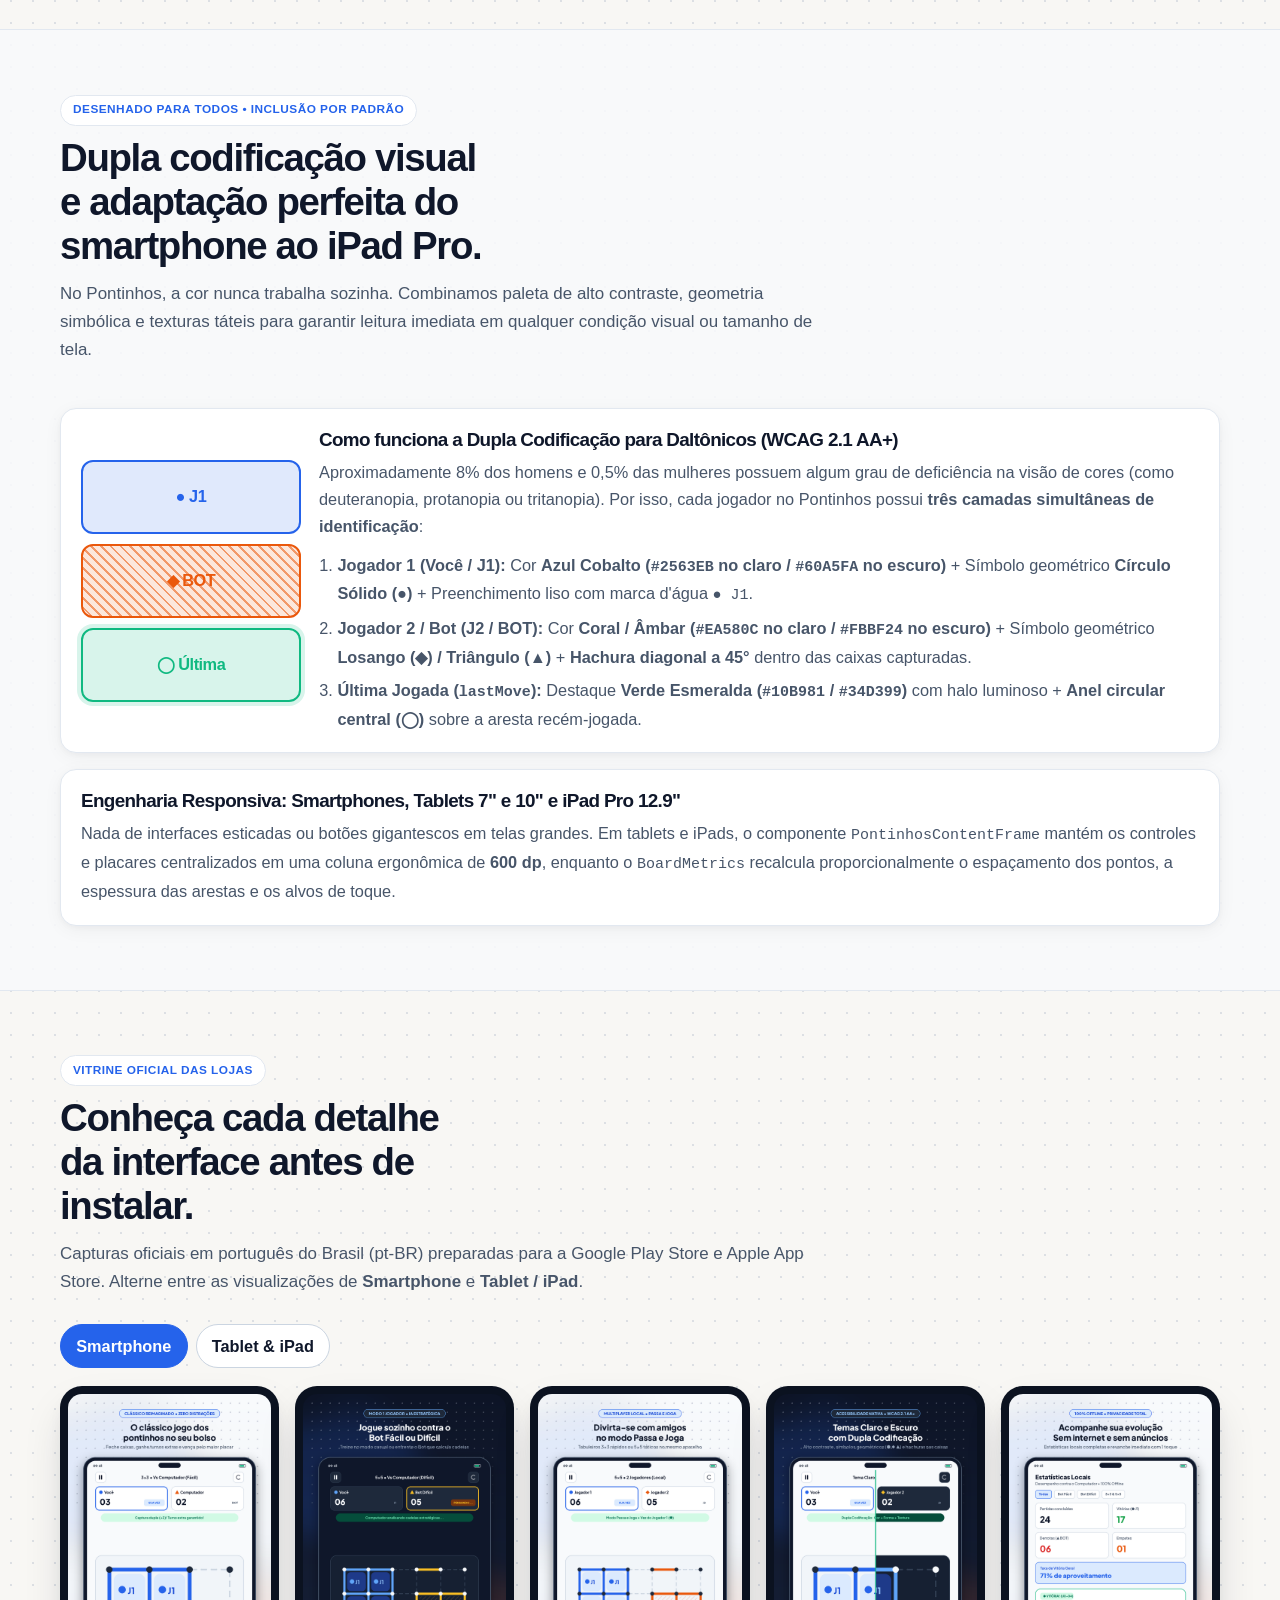
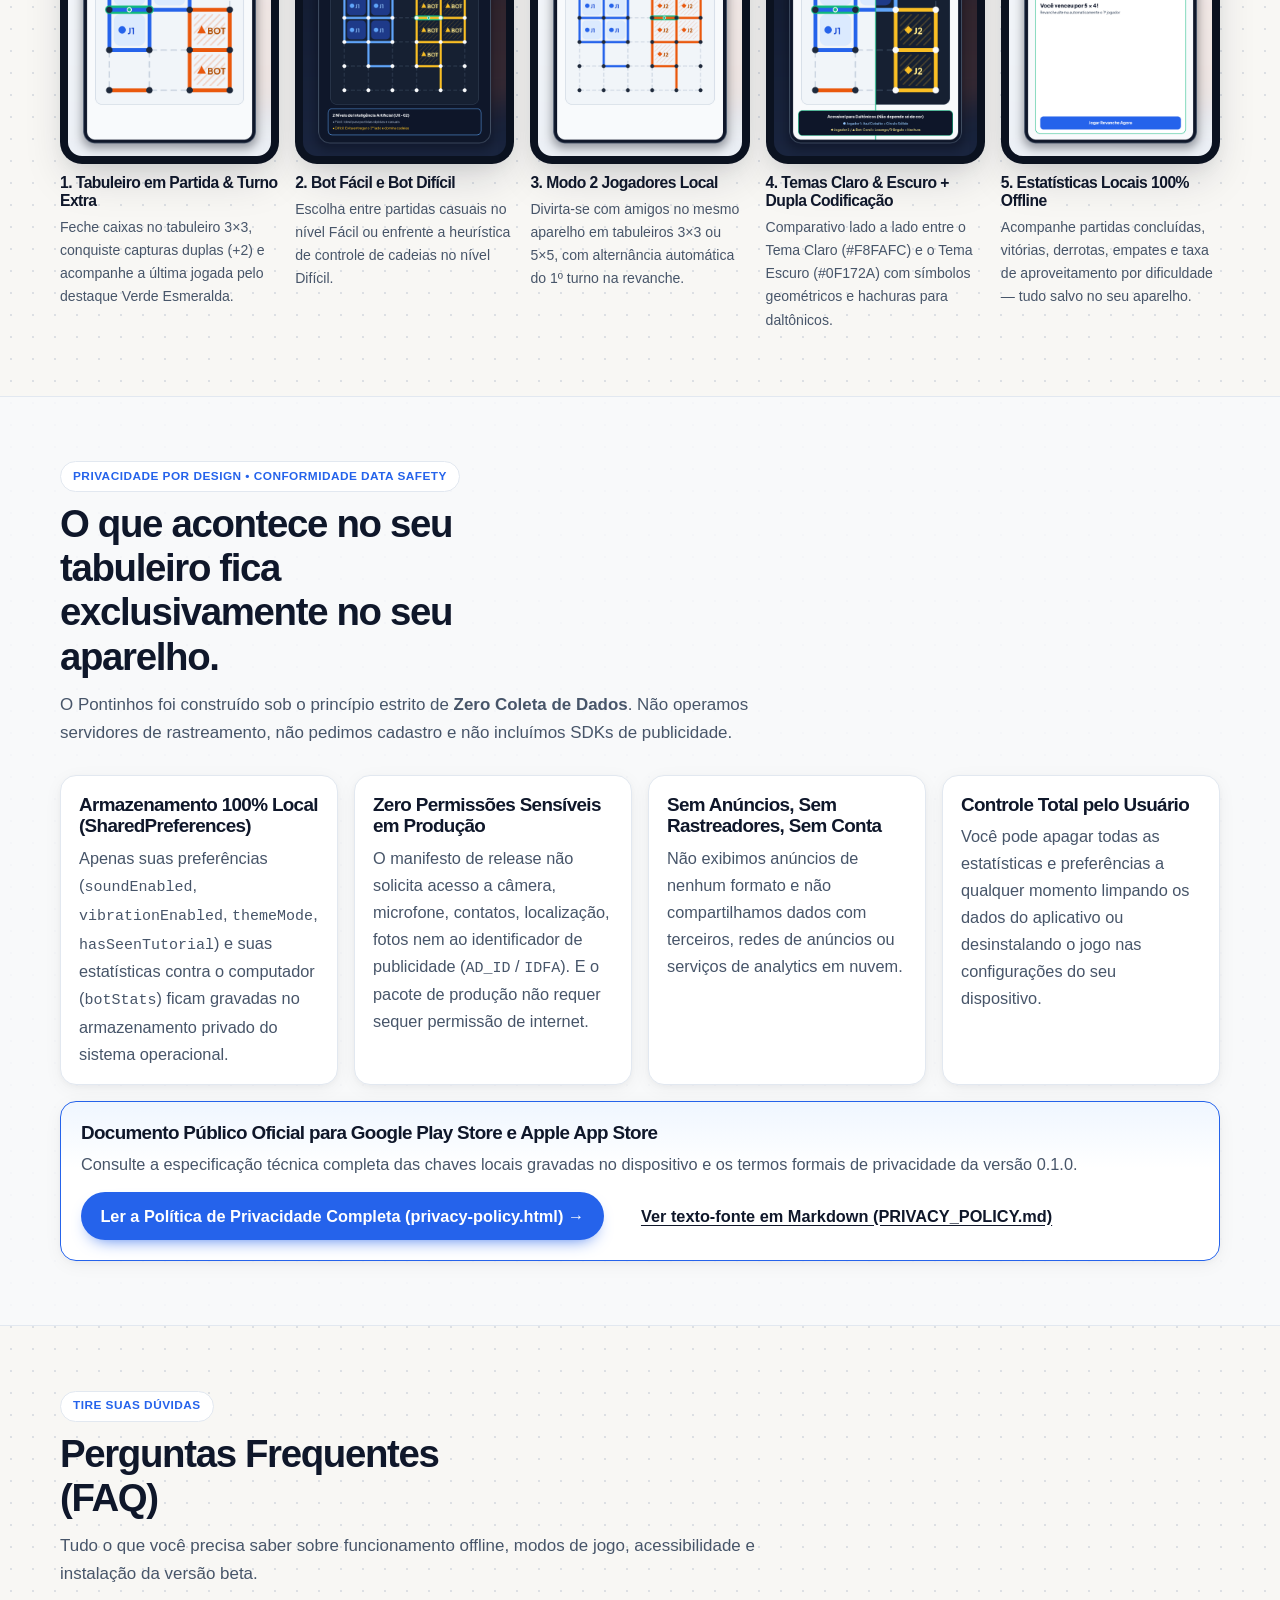
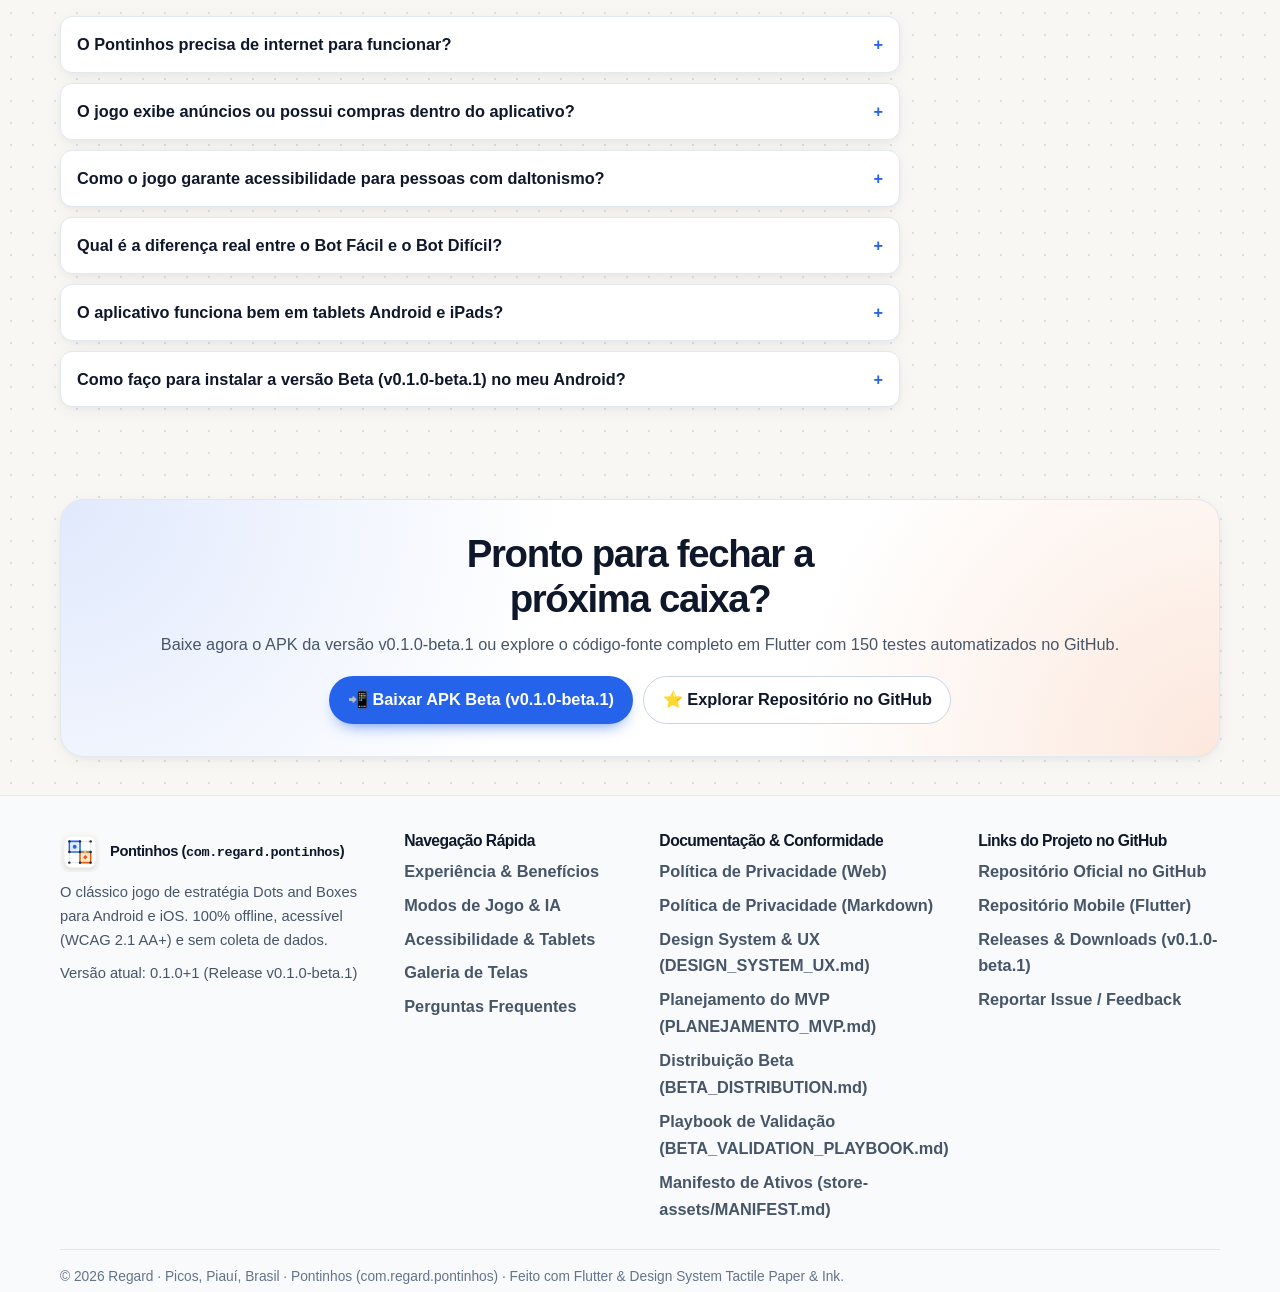
==== commit e1202778: "Sync docs/ from main (3b1955a)" ====
--- a/index.html
+++ b/index.html
@@ -176,11 +176,11 @@
               <span class="turn-badge" id="turn-bot" hidden>JOGANDO</span>
             </div>
           </div>
-          <p class="board-status" id="board-status" role="status" aria-live="polite">Toque em uma aresta tracejada com 3 lados prontos para fechar a caixa e ganhar turno extra!</p>
-          <p class="visually-hidden" id="board-help">Use Tab para chegar a uma aresta tracejada e Enter ou Espaço para jogar. A aresta destacada em azul fecha uma caixa imediatamente.</p>
+          <p class="board-status" id="board-status" role="status" aria-live="polite">Clique (ou toque) em um ponto e arraste até o ponto vizinho para fechar a caixa e ganhar turno extra!</p>
+          <p class="visually-hidden" id="board-help">Clique ou toque em um ponto e arraste até o ponto vizinho para traçar sua linha, ou use Tab até uma aresta tracejada e pressione Enter ou Espaço. A aresta destacada em azul fecha uma caixa imediatamente.</p>
           <div class="board-surface" id="board-mount"></div>
           <button type="button" class="btn btn-secondary board-reset" id="reset-board" aria-label="Reiniciar demonstração interativa do tabuleiro">↻ Reiniciar Tabuleiro</button>
-          <p class="board-legend">Dupla codificação ativa: ● Azul Cobalto (J1) · ◆ Coral com hachura (Bot) · Halo Esmeralda na última jogada.</p>
+          <p class="board-legend">Arraste de um ponto ao ponto vizinho (ou toque na aresta) · ● Azul Cobalto (J1) · ◆ Coral com hachura (Bot) · Halo Esmeralda na última jogada.</p>
         </div>
       </div>
     </section>
@@ -201,7 +201,7 @@
           <article class="card">
             <p class="seal">HITBOX &gt;= 44 DP</p>
             <h3>Nunca erre um traço por acidente</h3>
-            <p>O motor geométrico (<code>BoardGeometry</code> + <code>hitTestEdge</code>) cria áreas de toque generosas ao redor de cada aresta e aplica uma zona de exclusão circular de 18% nos vértices. O resultado é uma resposta tátil imediata, sem toques ambíguos nas quinas do tabuleiro.</p>
+            <p>O motor geométrico (<code>BoardGeometry</code> + <code>hitTestEdge</code>) cria áreas de toque generosas ao redor de cada aresta e aplica uma zona de exclusão circular de 18% nos vértices. Clique ou toque em um ponto e arraste até o ponto vizinho com linha guia elástica e snap magnético — ou toque diretamente na aresta. O resultado é uma resposta tátil imediata, sem toques ambíguos nas quinas do tabuleiro.</p>
           </article>
           <article class="card">
             <p class="seal">FEEDBACK MULTISSENSORIAL</p>
--- a/landing.css
+++ b/landing.css
@@ -659,7 +659,21 @@
   width: 100%;
   height: auto;
   display: block;
-  touch-action: manipulation;
+  touch-action: none;
+  user-select: none;
+  -webkit-user-select: none;
+}
+
+.dot-hit,
+.board-dot {
+  cursor: grab;
+}
+
+.board-surface svg.is-dragging,
+.board-surface svg.is-dragging .dot-hit,
+.board-surface svg.is-dragging .board-dot,
+.board-surface svg.is-dragging .edge-hit {
+  cursor: grabbing;
 }
 
 .edge-hit {
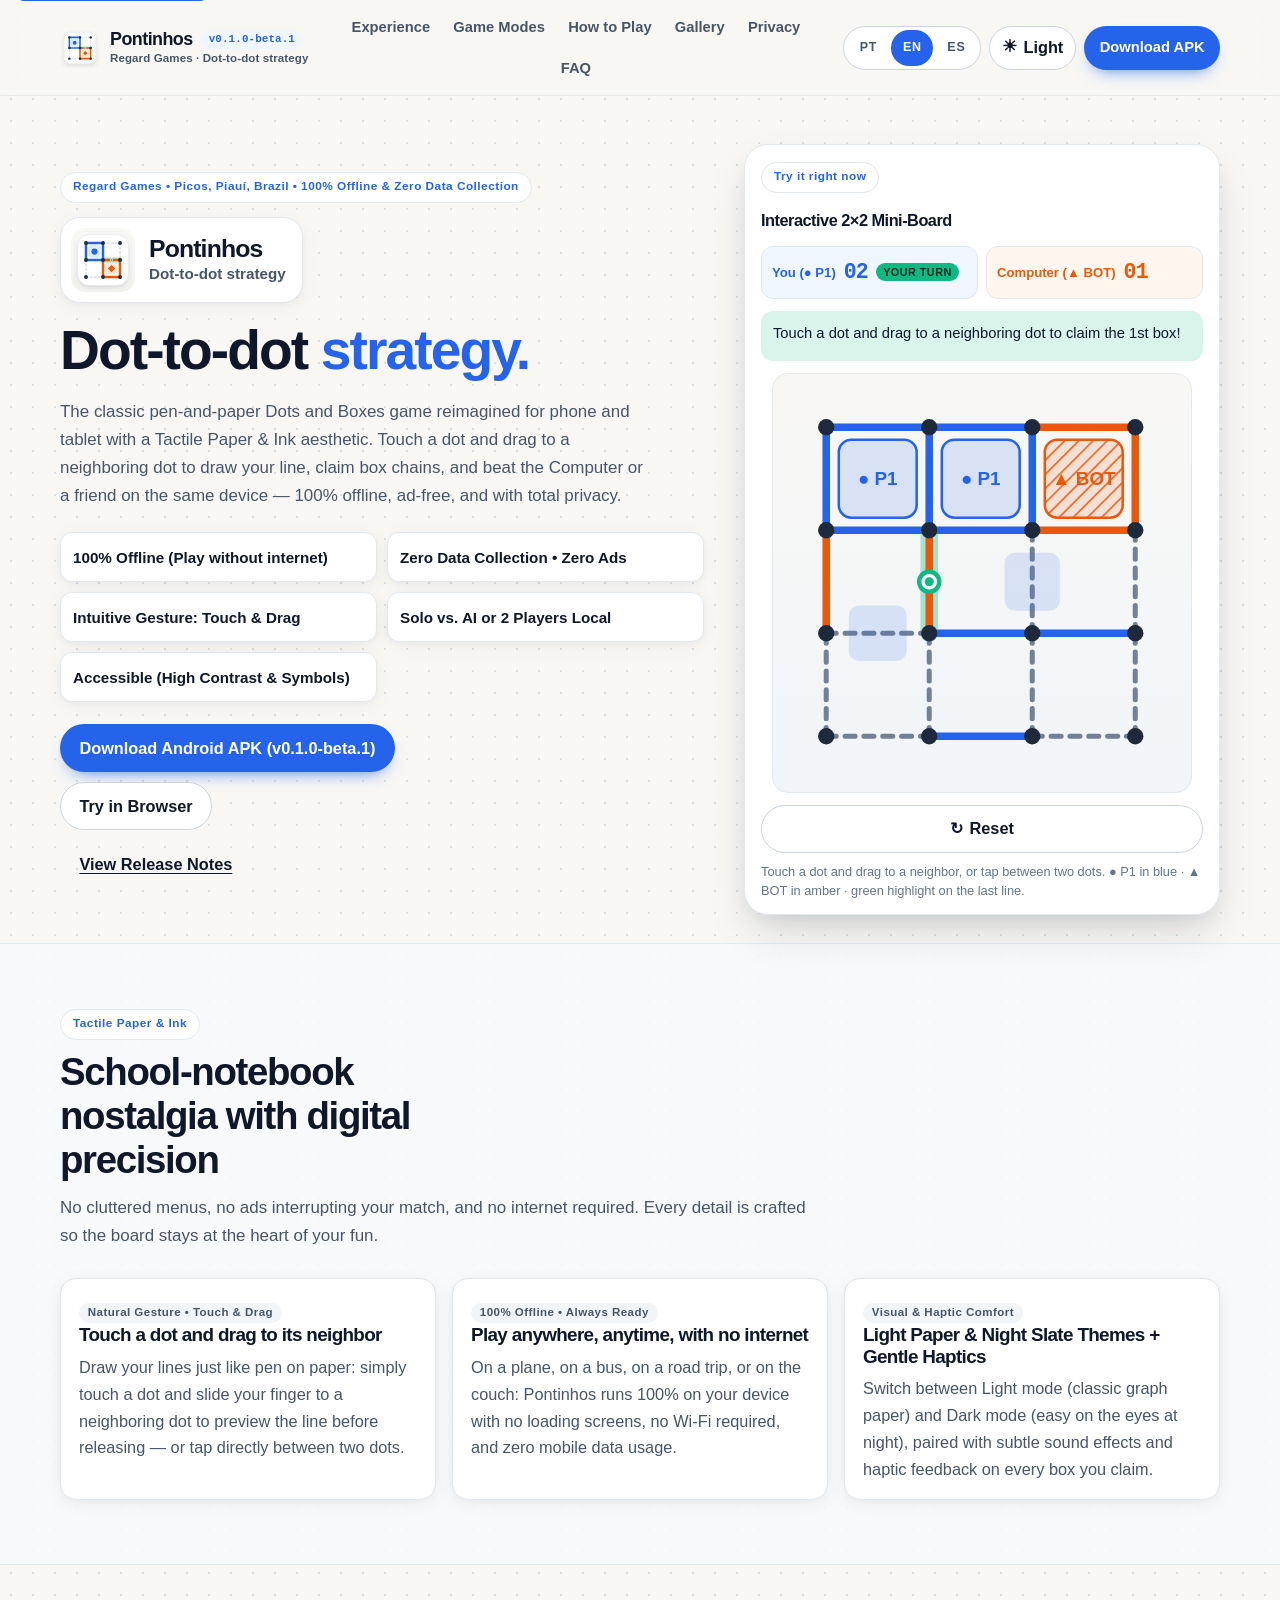
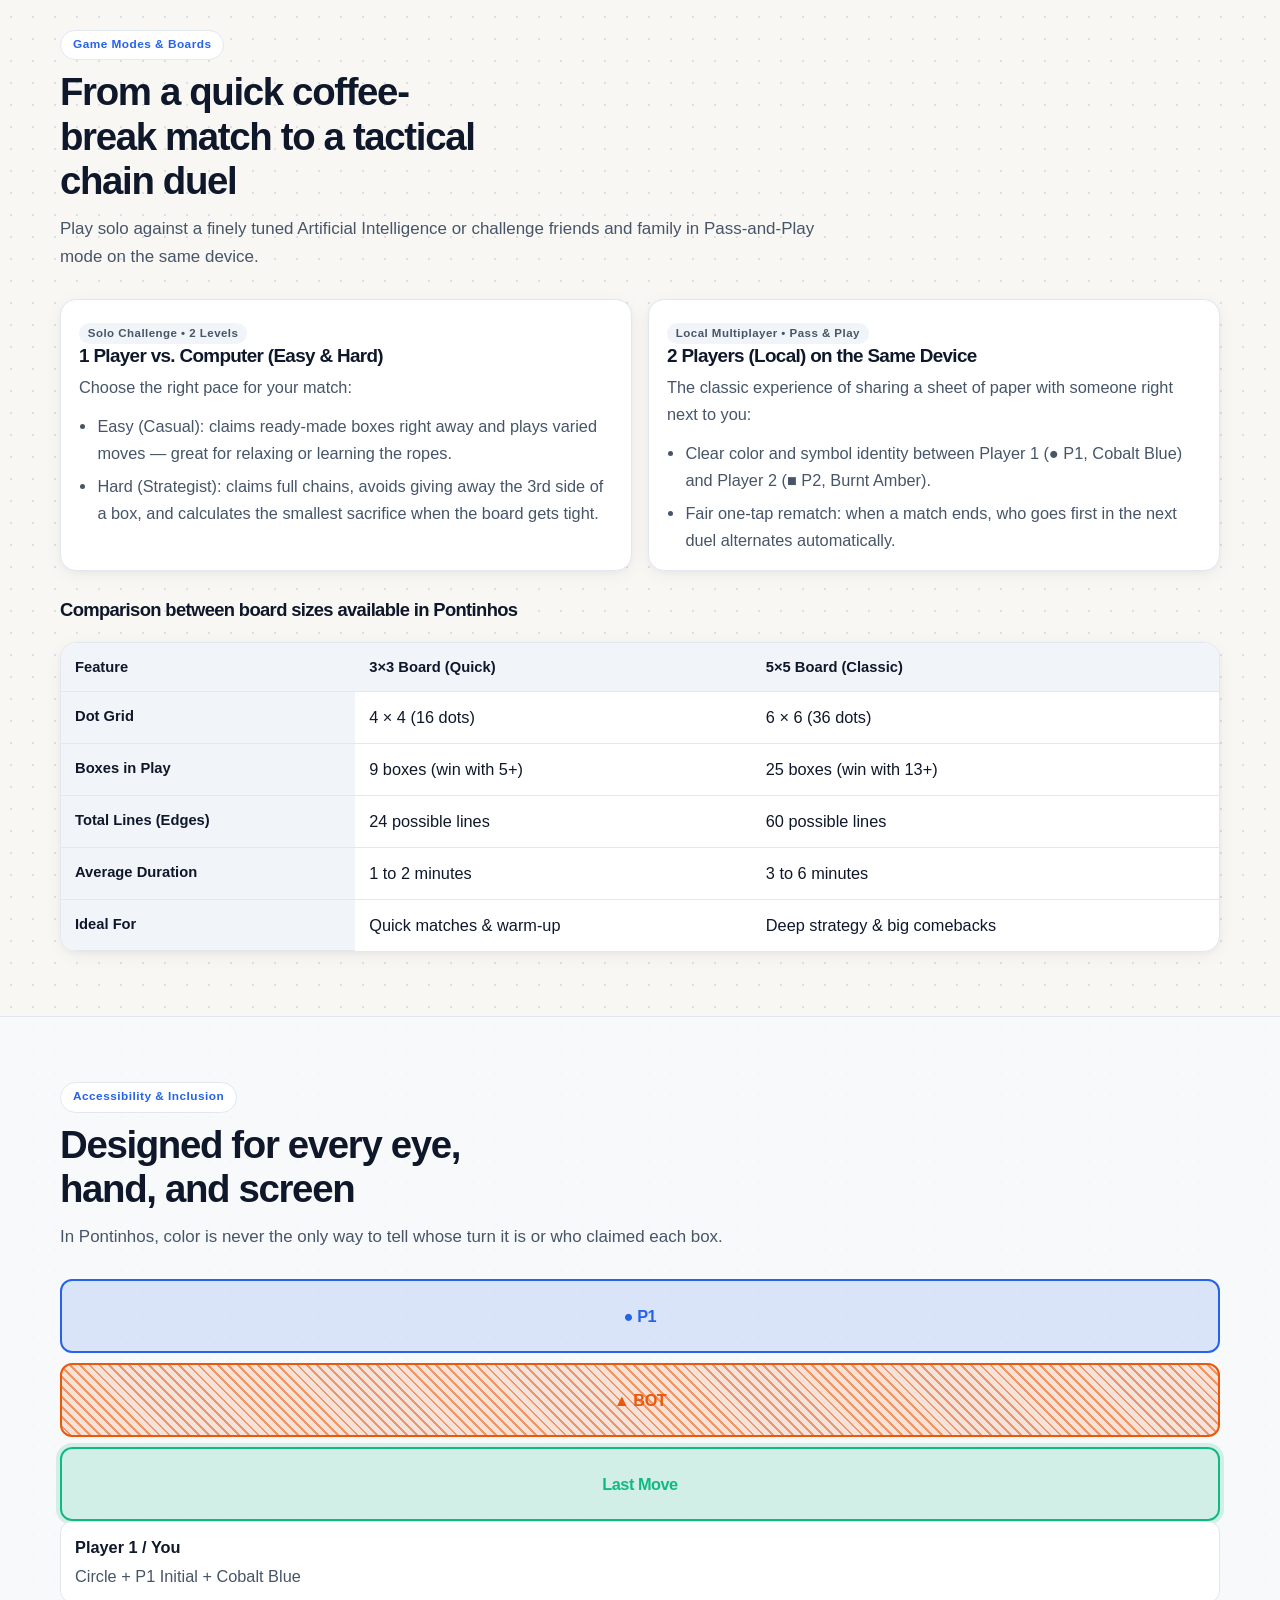
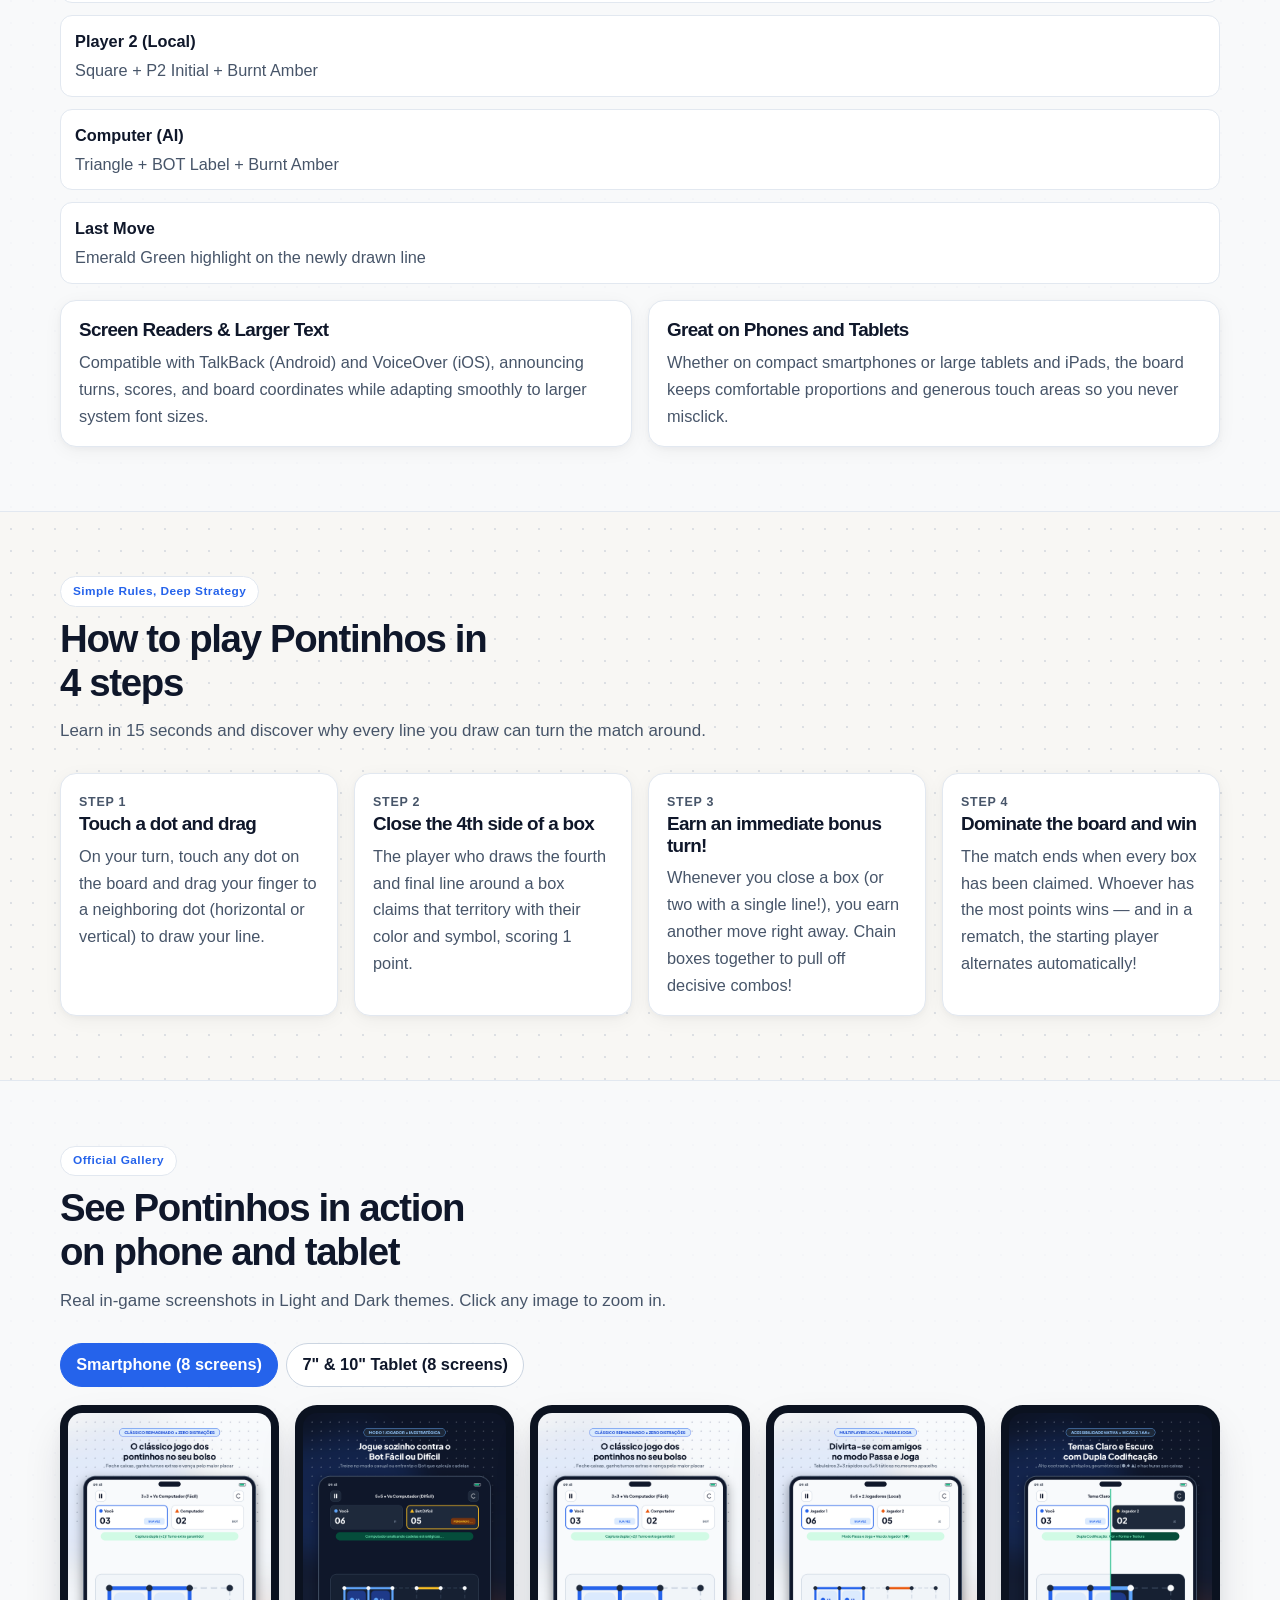
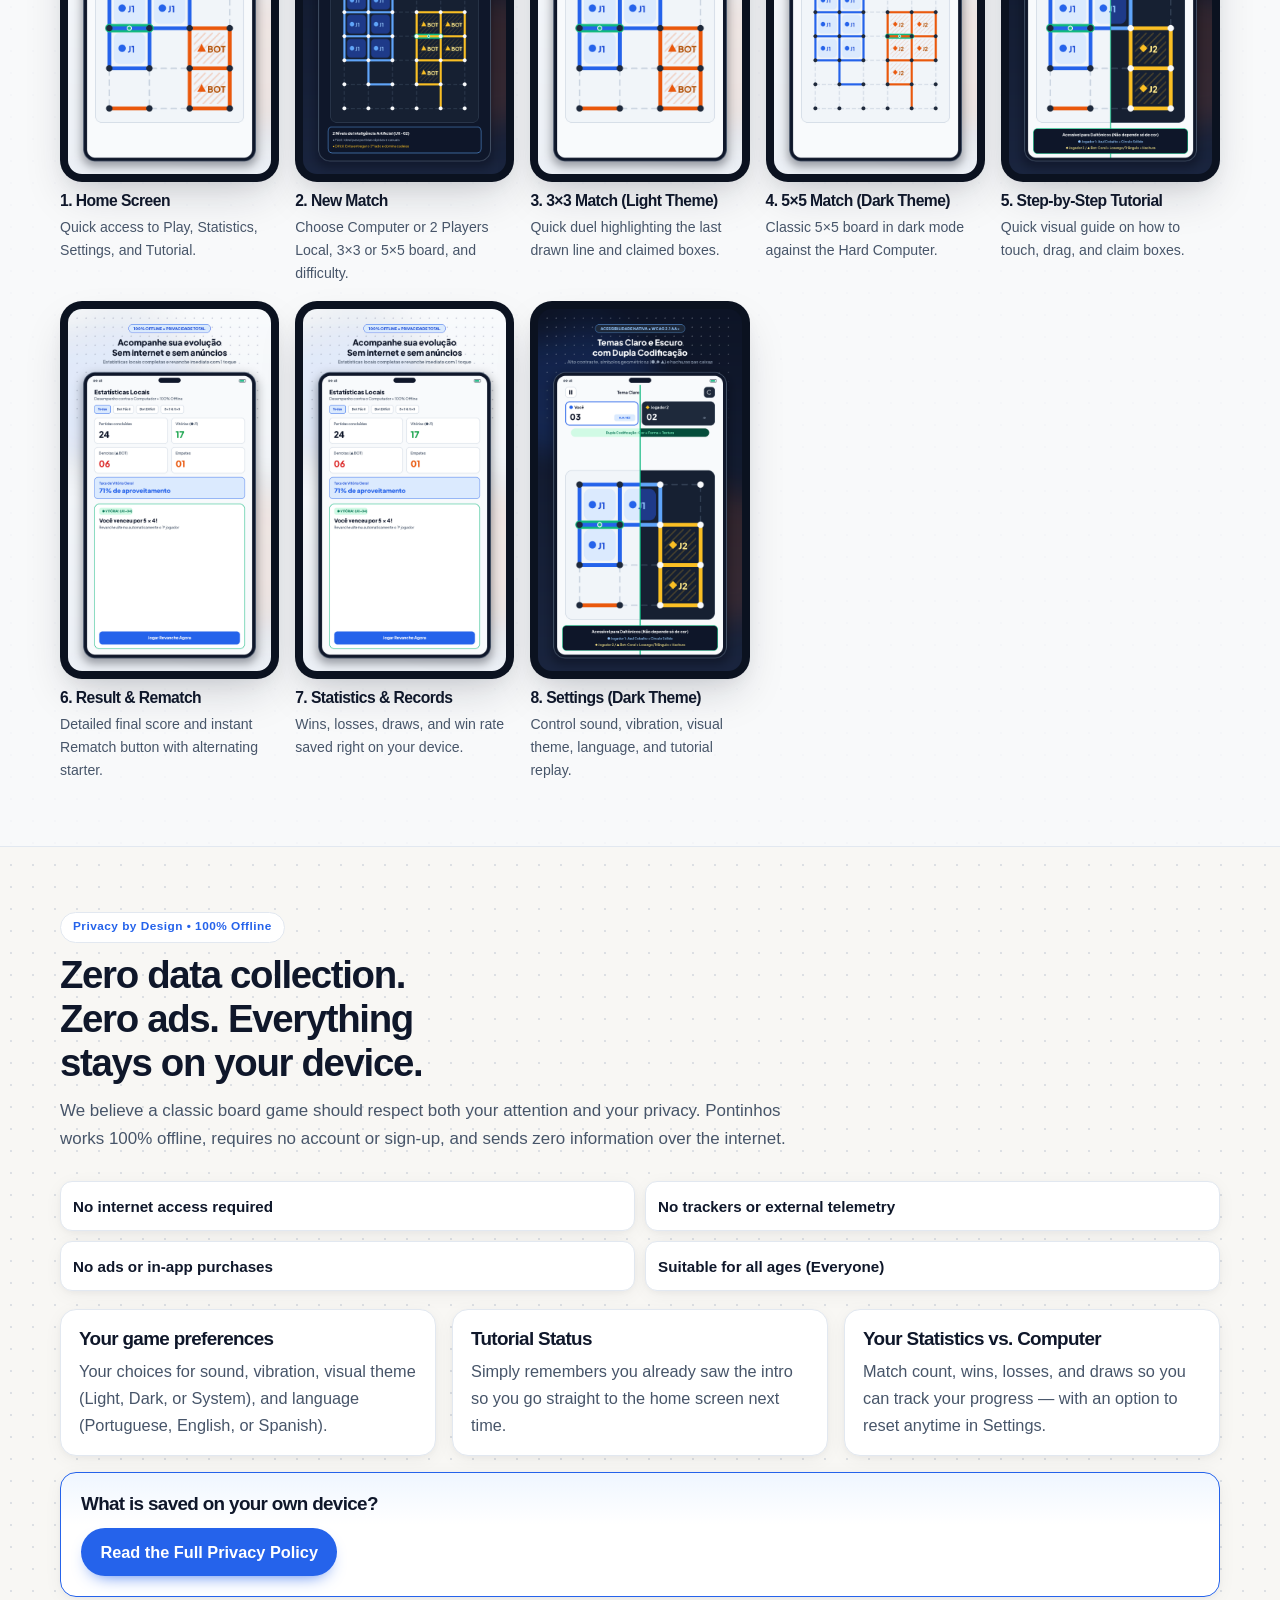
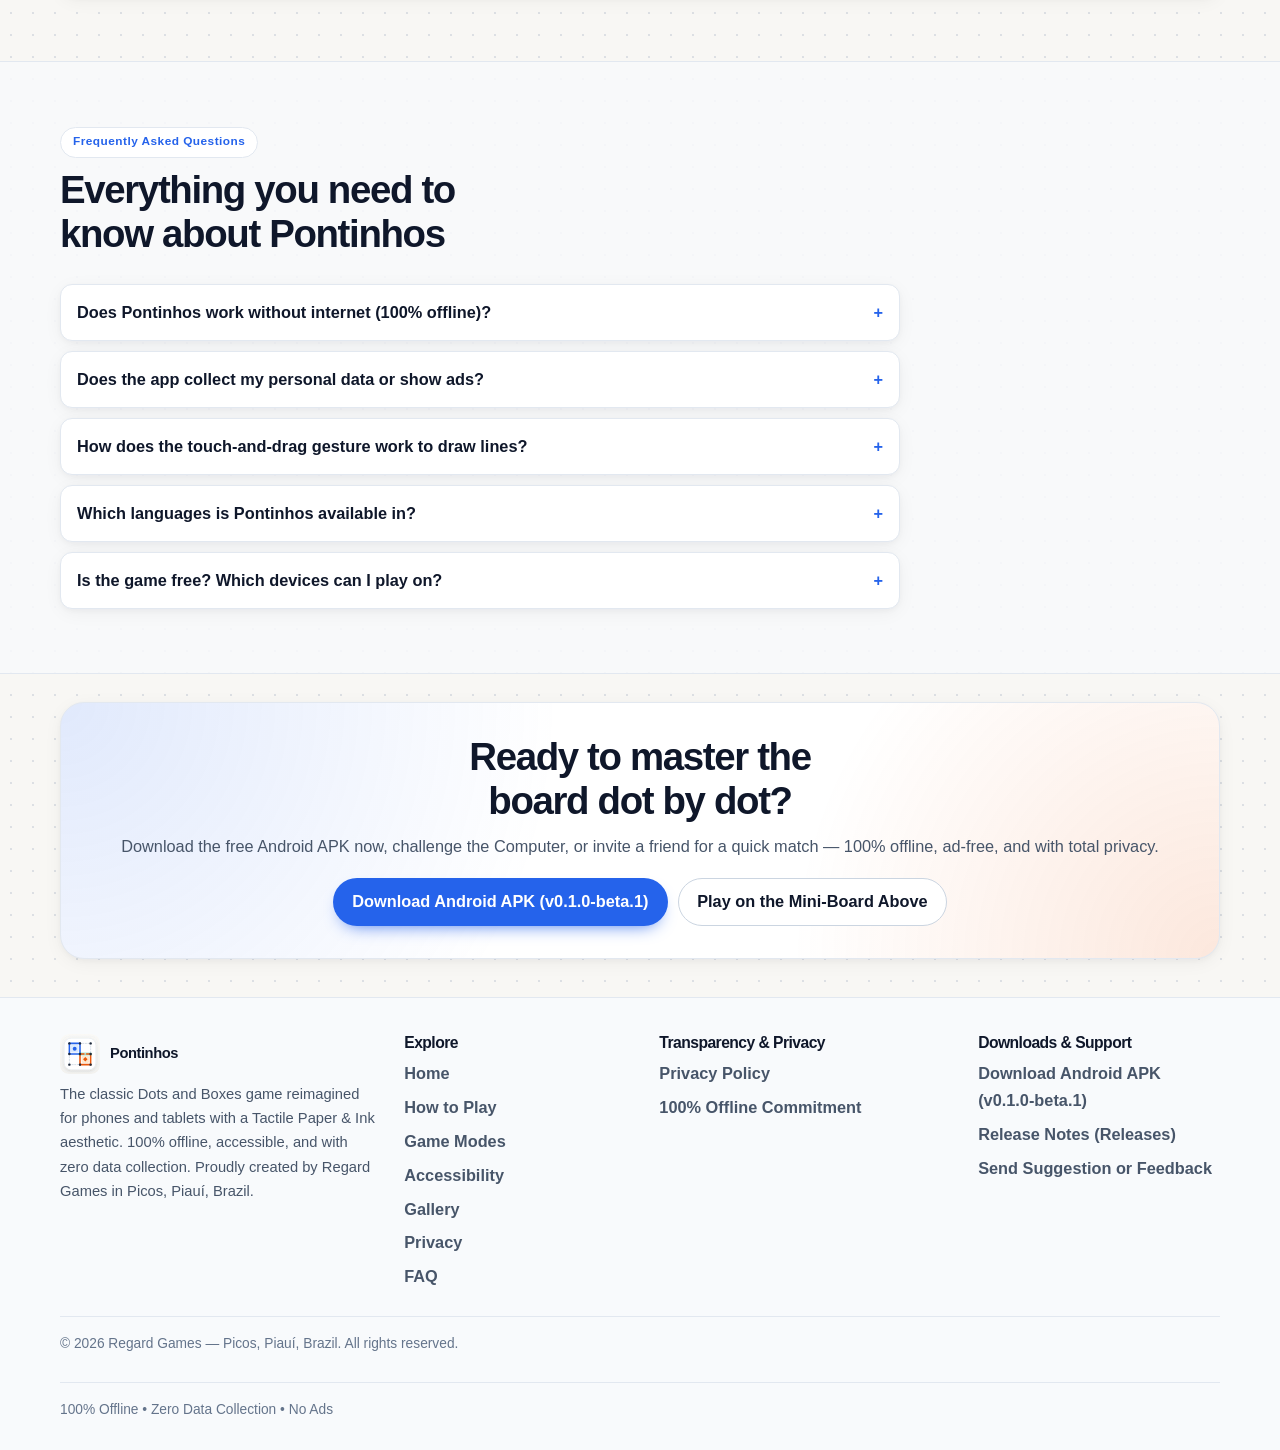
==== commit 4542aa05: "Sync docs/ from main (d1077c9)" ====
--- a/index.html
+++ b/index.html
@@ -3,8 +3,8 @@
 <head>
   <meta charset="utf-8">
   <meta name="viewport" content="width=device-width, initial-scale=1">
-  <title>Pontinhos — O Clássico Jogo dos Pontinhos (Dots and Boxes) para Android e iOS | 100% Offline</title>
-  <meta name="description" content="Jogue Pontinhos (Dots and Boxes) no Android e iOS. Estética Tactile Paper & Ink, modos vs Bot (Fácil e Difícil) e 2 Jogadores Local, acessibilidade WCAG 2.1 AA+ com dupla codificação, 100% offline, sem anúncios e zero coleta de dados.">
+  <title>Pontinhos — Estratégia ponto a ponto | 100% Offline e Privado | Regard Games</title>
+  <meta name="description" content="Jogue o clássico Jogo dos Pontinhos no celular ou tablet! Toque e arraste ponto a ponto, desafie o Computador ou jogue com amigos. 100% offline, sem anúncios e zero coleta de dados. Criado pela Regard Games em Picos, Piauí, Brasil.">
   <meta name="theme-color" content="#F8F7F4" media="(prefers-color-scheme: light)">
   <meta name="theme-color" content="#0F172A" media="(prefers-color-scheme: dark)">
   <link rel="icon" type="image/svg+xml" href="store-assets/logo-mark.svg">
@@ -17,46 +17,52 @@
 
   <meta property="og:type" content="website">
   <meta property="og:locale" content="pt_BR">
-  <meta property="og:site_name" content="Pontinhos — Regard">
-  <meta property="og:title" content="Pontinhos — O Clássico Jogo de Estratégia no Seu Bolso (100% Offline)">
-  <meta property="og:description" content="Feche caixas, ganhe turnos extras e vença pelo raciocínio estratégico. Modos vs Bot Fácil/Difícil e Passa e Joga (2P), acessível para daltônicos (WCAG AA+), sem anúncios e sem coleta de dados.">
+  <meta property="og:locale:alternate" content="en_US">
+  <meta property="og:locale:alternate" content="es_ES">
+  <meta property="og:site_name" content="Pontinhos — Regard Games">
+  <meta property="og:title" content="Pontinhos — Estratégia ponto a ponto (100% Offline e Privado)">
+  <meta property="og:description" content="Toque em um ponto e arraste até o vizinho para fechar quadrados! Jogue contra a IA ou com um amigo no mesmo aparelho — 100% offline, sem anúncios e zero coleta de dados.">
   <meta property="og:url" content="https://regardgames.github.io/pontinhos/">
-  <meta property="og:image" content="https://regardgames.github.io/pontinhos/store-assets/feature-graphic-1024x500.png">
+  <meta property="og:image" content="https://regardgames.github.io/pontinhos/assets/feature-graphic.png">
   <meta property="og:image:width" content="1024">
   <meta property="og:image:height" content="500">
-  <meta property="og:image:alt" content="Banner oficial do jogo Pontinhos mostrando o tabuleiro em ação com dupla codificação Azul Cobalto (●) e Coral (◆).">
+  <meta property="og:image:alt" content="Banner oficial do Pontinhos — Estratégia ponto a ponto">
 
   <meta name="twitter:card" content="summary_large_image">
-  <meta name="twitter:title" content="Pontinhos — Dots and Boxes 100% Offline para Android e iOS">
-  <meta name="twitter:description" content="O clássico de papel e caneta reinventado com estética Tactile Paper & Ink, IA estratégica, modo 2 jogadores local e zero anúncios.">
-  <meta name="twitter:image" content="https://regardgames.github.io/pontinhos/store-assets/feature-graphic-1024x500.png">
+  <meta name="twitter:title" content="Pontinhos — Estratégia ponto a ponto (100% Offline e Privado)">
+  <meta name="twitter:description" content="Toque em um ponto e arraste até o vizinho para fechar quadrados! Jogue contra a IA ou com um amigo no mesmo aparelho — 100% offline, sem anúncios e zero coleta de dados.">
+  <meta name="twitter:image" content="https://regardgames.github.io/pontinhos/assets/feature-graphic.png">
 
   <script type="application/ld+json">
   {
     "@context": "https://schema.org",
-    "@type": ["VideoGame", "MobileApplication"],
+    "@type": "VideoGame",
     "name": "Pontinhos",
-    "alternateName": "Jogo dos Pontinhos (Dots and Boxes)",
-    "identifier": "com.regard.pontinhos",
-    "softwareVersion": "0.1.0+1",
-    "operatingSystem": "Android, iOS",
-    "applicationCategory": "GameApplication",
-    "genre": ["Board Game", "Strategy Game", "Puzzle"],
-    "inLanguage": "pt-BR",
-    "isAccessibleForFree": true,
+    "alternateName": ["Jogo dos Pontinhos", "Dots and Boxes", "Puntos y Cajas", "Timbiriche"],
+    "description": "O clássico jogo de estratégia ponto a ponto para celular e tablet. Toque em um ponto e arraste até o ponto vizinho para fechar quadrados, desafie o Computador ou jogue com um amigo no mesmo aparelho — 100% offline, sem anúncios e com zero coleta de dados.",
+    "genre": ["Strategy", "Board Game", "Puzzle", "Casual"],
     "playMode": ["SinglePlayer", "MultiPlayer", "CoOp"],
     "numberOfPlayers": {
       "@type": "QuantitativeValue",
       "minValue": 1,
       "maxValue": 2
     },
-    "description": "O clássico Jogo dos Pontinhos (Dots and Boxes) para Android e iOS com estética Tactile Paper & Ink, modos contra o Computador (Fácil e Difícil) e 2 Jogadores Local, acessibilidade WCAG 2.1 AA+ com dupla codificação, 100% offline e sem coleta de dados.",
-    "image": "https://regardgames.github.io/pontinhos/store-assets/feature-graphic-1024x500.png",
+    "applicationCategory": "GameApplication",
+    "operatingSystem": "Android, iOS",
+    "inLanguage": ["pt-BR", "en", "es"],
+    "softwareVersion": "0.1.0",
     "url": "https://regardgames.github.io/pontinhos/",
     "downloadUrl": "https://github.com/regardgames/pontinhos/releases/download/v0.1.0-beta.1/pontinhos-v0.1.0-release.apk",
+    "installUrl": "https://github.com/regardgames/pontinhos/releases/tag/v0.1.0-beta.1",
+    "image": "https://regardgames.github.io/pontinhos/assets/feature-graphic.png",
+    "screenshot": [
+      "https://regardgames.github.io/pontinhos/assets/screenshots/phone/01_home_light.png",
+      "https://regardgames.github.io/pontinhos/assets/screenshots/phone/03_gameplay_3x3_light.png",
+      "https://regardgames.github.io/pontinhos/assets/screenshots/phone/04_gameplay_5x5_dark.png"
+    ],
     "author": {
       "@type": "Organization",
-      "name": "Regard",
+      "name": "Regard Games",
       "address": {
         "@type": "PostalAddress",
         "addressLocality": "Picos",
@@ -85,102 +91,96 @@
   </script>
 </head>
 <body>
-  <a class="skip-link" href="#conteudo-principal">Pular para o conteúdo principal</a>
-  <noscript class="noscript">Ative o JavaScript para jogar no tabuleiro interativo e alternar o tema. O restante da página permanece legível.</noscript>
+  <a class="skip-link" href="#conteudo-principal" data-i18n="nav.skipLink">Pular para o conteúdo principal</a>
+  <noscript class="noscript"><span data-i18n="nav.noscript">Ative o JavaScript para jogar no mini-tabuleiro, trocar o idioma e alternar o tema. O restante da página permanece legível.</span></noscript>
 
   <header class="site-header">
     <div class="header-bar container">
-      <a class="brand" href="#hero" aria-label="Pontinhos — Ir para o início">
-        <img class="brand-logo" src="store-assets/logo-mark.svg" width="40" height="40" alt="Logomarca oficial do jogo Pontinhos — grade 2x2 de caixas com dupla codificação Azul Cobalto (●) e Coral (◆)">
+      <a class="brand" href="#inicio">
+        <img class="brand-logo" src="store-assets/logo-mark.svg" width="40" height="40" alt="Logomarca oficial do jogo Pontinhos" data-i18n-alt="nav.logoAlt">
         <span class="brand-copy">
           <span class="brand-title-row">
             <span class="brand-name">Pontinhos</span>
             <span class="version-badge">v0.1.0-beta.1</span>
           </span>
-          <span class="brand-tagline">Estratégia ponto a ponto</span>
+          <span class="brand-tagline"><span data-i18n="nav.brandSubtitle">Regard Games</span> · <span data-i18n="nav.brandTagline">Estratégia ponto a ponto</span></span>
         </span>
       </a>
-      <button type="button" class="nav-toggle" aria-expanded="false" aria-controls="site-nav" aria-label="Abrir menu de navegação">
+      <button type="button" class="nav-toggle" aria-expanded="false" aria-controls="site-nav" data-i18n-aria="nav.menuOpen" aria-label="Abrir menu de navegação">
         <span class="nav-toggle-bars" aria-hidden="true"></span>
-        <span>Menu</span>
+        <span data-i18n="nav.menuLabel">Menu</span>
       </button>
-      <nav id="site-nav" class="site-nav" aria-label="Navegação principal">
-        <a href="#experiencia">Como Funciona</a>
-        <a href="#modos-de-jogo">Modos &amp; IA</a>
-        <a href="#acessibilidade">Acessibilidade</a>
-        <a href="#galeria">Galeria</a>
-        <a href="#privacidade">Privacidade</a>
-        <a href="#faq">FAQ</a>
+      <nav id="site-nav" class="site-nav" data-i18n-aria="nav.mainAria" aria-label="Navegação principal">
+        <a href="#experiencia" data-i18n="nav.experience">A Experiência</a>
+        <a href="#modos-de-jogo" data-i18n="nav.modes">Modos de Jogo</a>
+        <a href="#como-jogar" data-i18n="nav.howToPlay">Como Jogar</a>
+        <a href="#galeria" data-i18n="nav.gallery">Galeria</a>
+        <a href="#privacidade" data-i18n="nav.privacy">Privacidade</a>
+        <a href="#faq" data-i18n="nav.faq">FAQ</a>
       </nav>
       <div class="header-actions">
-        <button type="button" id="theme-toggle" class="theme-toggle" aria-label="Alternar entre tema claro e tema escuro" aria-pressed="false">
+        <div class="lang-switch" role="group" data-i18n-aria="nav.langGroupAria" aria-label="Selecionar idioma da página">
+          <button type="button" data-lang="pt-BR" aria-pressed="true">PT</button>
+          <button type="button" data-lang="en" aria-pressed="false">EN</button>
+          <button type="button" data-lang="es" aria-pressed="false">ES</button>
+        </div>
+        <button type="button" id="theme-toggle" class="theme-toggle" data-i18n-aria="nav.themeToggleAria" aria-label="Alternar entre tema claro e escuro" aria-pressed="false">
           <span class="theme-icon" aria-hidden="true">☀</span>
-          <span class="theme-label">Tema Claro</span>
+          <span class="theme-label" data-i18n="nav.themeLight">Claro</span>
         </button>
-        <a class="btn btn-primary btn-compact" href="https://github.com/regardgames/pontinhos/releases/download/v0.1.0-beta.1/pontinhos-v0.1.0-release.apk">Baixar APK Beta</a>
+        <a class="btn btn-primary btn-compact" href="https://github.com/regardgames/pontinhos/releases/download/v0.1.0-beta.1/pontinhos-v0.1.0-release.apk" data-i18n="nav.downloadCta">Baixar APK</a>
       </div>
     </div>
   </header>
 
   <main id="conteudo-principal">
-    <section id="hero" class="hero-section" aria-labelledby="hero-titulo">
+    <section id="inicio" class="hero-section" aria-labelledby="hero-titulo">
       <div class="container hero-grid">
         <div class="hero-copy">
-          <p class="eyebrow">● CLÁSSICO DE PAPEL E CANETA • 100% OFFLINE &amp; SEM ANÚNCIOS ◆</p>
+          <p class="eyebrow" data-i18n="hero.eyebrow">Regard Games • Picos, Piauí, Brasil • 100% Offline &amp; Zero Coleta de Dados</p>
           <div class="hero-brand-lockup">
-            <img class="brand-logo" src="store-assets/logo-mark.svg" width="64" height="64" alt="Logomarca oficial do jogo Pontinhos — grade 2x2 de caixas com dupla codificação Azul Cobalto (●) e Coral (◆)">
+            <img class="brand-logo" src="store-assets/logo-mark.svg" width="64" height="64" alt="Logomarca oficial do jogo Pontinhos" data-i18n-alt="nav.logoAlt">
             <div class="hero-brand-copy">
               <p class="hero-brand-name">Pontinhos</p>
-              <p class="hero-brand-tagline">Estratégia ponto a ponto</p>
+              <p class="hero-brand-tagline" data-i18n="nav.brandTagline">Estratégia ponto a ponto</p>
             </div>
           </div>
-          <h1 id="hero-titulo">O clássico Jogo dos Pontinhos, redesenhado com <span class="hero-accent">precisão tátil</span> para o seu bolso.</h1>
-          <p class="hero-lead">Conecte pontos, feche caixas, conquiste turnos extras e vença pelo raciocínio estratégico. Uma experiência silenciosamente elegante com estética <em>Tactile Paper &amp; Ink</em>, criada em Flutter para smartphones e tablets Android e iOS — sem internet, sem anúncios e sem coleta de dados.</p>
-          <ul class="trust-pills" aria-label="Garantias do aplicativo">
-            <li>
-              <strong>100% Offline</strong>
-              <span>Jogue no avião, no metrô ou onde quiser, sem depender de sinal.</span>
-            </li>
-            <li>
-              <strong>Zero Anúncios</strong>
-              <span>Sem banners, sem vídeos forçados e sem compras no aplicativo.</span>
-            </li>
-            <li>
-              <strong>Zero Coleta de Dados</strong>
-              <span>Nenhum dado sai do seu aparelho. Sem login e sem rastreadores.</span>
-            </li>
-            <li>
-              <strong>Acessível WCAG 2.1 AA+</strong>
-              <span>Dupla codificação com cores, formas geométricas (● vs ◆) e hachuras.</span>
-            </li>
+          <h1 id="hero-titulo"><span data-i18n="hero.titleLine1">Estratégia</span> <span class="hero-accent" data-i18n="hero.titleAccent">ponto a ponto.</span></h1>
+          <p class="hero-lead" data-i18n="hero.lead">O clássico Jogo dos Pontinhos de papel e caneta reinventado para celular e tablet com estética Tactile Paper &amp; Ink. Toque em um ponto e arraste até o ponto vizinho para traçar sua linha, feche quadrados em cadeia e vença o Computador ou um amigo no mesmo aparelho — 100% offline, sem anúncios e com privacidade absoluta.</p>
+          <ul class="trust-pills" aria-label="Destaques">
+            <li><strong data-i18n="hero.badgeOffline">100% Offline (Jogue sem internet)</strong></li>
+            <li><strong data-i18n="hero.badgePrivacy">Zero Coleta de Dados • Zero Anúncios</strong></li>
+            <li><strong data-i18n="hero.badgeDrag">Gesto Intuitivo: Toque e Arraste</strong></li>
+            <li><strong data-i18n="hero.badgeModes">Solo vs. IA ou 2 Jogadores Local</strong></li>
+            <li><strong data-i18n="hero.badgeWcag">Acessível (Alto Contraste &amp; Símbolos)</strong></li>
           </ul>
           <div class="hero-actions">
-            <a class="btn btn-primary" href="https://github.com/regardgames/pontinhos/releases/download/v0.1.0-beta.1/pontinhos-v0.1.0-release.apk">📲 Baixar APK Beta (v0.1.0-beta.1)</a>
-            <p class="microcopy">Android 6.0+ • Pacote assinado (50,4 MB) • SHA-256 verificado • Instalação direta</p>
-            <a class="btn btn-secondary" href="https://github.com/regardgames/pontinhos/releases/tag/v0.1.0-beta.1">📦 Ver Release no GitHub (.apk / .aab)</a>
-            <a class="btn btn-text" href="privacy-policy.html">🔒 Ler Política de Privacidade Pública</a>
-          </div>
-        </div>
-
-        <div id="interactive-board-demo" class="board-card">
-          <p class="board-widget-title" id="board-widget-title">Experimente Agora • Tabuleiro Interativo</p>
-          <div class="scoreboard" aria-label="Placar da demonstração">
+            <a class="btn btn-primary" href="https://github.com/regardgames/pontinhos/releases/download/v0.1.0-beta.1/pontinhos-v0.1.0-release.apk" data-i18n="hero.ctaDownload">Baixar APK Android (v0.1.0-beta.1)</a>
+            <a class="btn btn-secondary" href="#tabuleiro-interativo" data-i18n="hero.ctaPlayDemo">Experimentar no Navegador</a>
+            <a class="btn btn-text" href="https://github.com/regardgames/pontinhos/releases/tag/v0.1.0-beta.1" data-i18n="hero.ctaReleaseNotes">Ver Notas da Versão</a>
+          </div>
+        </div>
+
+        <div id="tabuleiro-interativo" class="board-card">
+          <p class="eyebrow" data-i18n="demo.kicker">Experimente agora</p>
+          <p class="board-widget-title" id="board-widget-title" data-i18n="demo.title">Mini-Tabuleiro 2×2 Interativo</p>
+          <div class="scoreboard">
             <div class="score score-p1">
-              <span class="score-label">● Você (J1):</span>
+              <span class="score-label" data-i18n="demo.youLabel">Você (● J1)</span>
               <strong class="score-value" id="score-p1">02</strong>
-              <span class="turn-badge" id="turn-p1">SUA VEZ</span>
+              <span class="turn-badge" id="turn-p1" data-i18n="demo.badgeYou">SUA VEZ</span>
             </div>
             <div class="score score-bot">
-              <span class="score-label">◆ Bot:</span>
+              <span class="score-label" data-i18n="demo.botLabel">Computador (▲ BOT)</span>
               <strong class="score-value" id="score-bot">01</strong>
-              <span class="turn-badge" id="turn-bot" hidden>JOGANDO</span>
+              <span class="turn-badge" id="turn-bot" data-i18n="demo.badgeBot" hidden>VEZ DO BOT</span>
             </div>
           </div>
-          <p class="board-status" id="board-status" role="status" aria-live="polite">Clique (ou toque) em um ponto e arraste até o ponto vizinho para fechar a caixa e ganhar turno extra!</p>
-          <p class="visually-hidden" id="board-help">Clique ou toque em um ponto e arraste até o ponto vizinho para traçar sua linha, ou use Tab até uma aresta tracejada e pressione Enter ou Espaço. A aresta destacada em azul fecha uma caixa imediatamente.</p>
+          <p class="board-status" id="board-status" role="status" aria-live="polite" data-i18n="demo.msgInitial">Toque em um ponto e arraste até o ponto vizinho para fechar a 1ª caixa!</p>
+          <p class="visually-hidden" id="board-help" data-i18n="demo.help">Use Tab para chegar a uma linha tracejada e Enter ou Espaço para jogar. Você também pode tocar em um ponto e arrastar até o ponto vizinho.</p>
           <div class="board-surface" id="board-mount"></div>
-          <button type="button" class="btn btn-secondary board-reset" id="reset-board" aria-label="Reiniciar demonstração interativa do tabuleiro">↻ Reiniciar Tabuleiro</button>
-          <p class="board-legend">Arraste de um ponto ao ponto vizinho (ou toque na aresta) · ● Azul Cobalto (J1) · ◆ Coral com hachura (Bot) · Halo Esmeralda na última jogada.</p>
+          <button type="button" class="btn btn-secondary board-reset" id="reset-board" data-i18n-aria="demo.resetAria" aria-label="Reiniciar demonstração do mini-tabuleiro"><span aria-hidden="true">↻ </span><span data-i18n="demo.resetBtn">Reiniciar</span></button>
+          <p class="board-legend" data-i18n="demo.legend">Toque em um ponto e arraste até o vizinho, ou toque entre dois pontos. ● J1 em azul · ▲ BOT em âmbar · destaque verde na última linha.</p>
         </div>
       </div>
     </section>
@@ -188,25 +188,25 @@
     <section id="experiencia" class="band band-alt" aria-labelledby="experiencia-titulo">
       <div class="container">
         <div class="section-heading">
-          <p class="eyebrow">ESTÉTICA TACTILE PAPER &amp; INK</p>
-          <h2 id="experiencia-titulo">A sensação do caderno quadriculado. A fluidez dos 60 quadros por segundo.</h2>
-          <p class="section-lead">Reduzimos tudo o que não importa para destacar o que torna o Jogo dos Pontinhos inesquecível: a tensão silenciosa de cada traço antes de abrir uma grande cadeia de caixas.</p>
+          <p class="eyebrow" data-i18n="exp.kicker">Tactile Paper &amp; Ink</p>
+          <h2 id="experiencia-titulo" data-i18n="exp.title">A nostalgia do caderno escolar com precisão digital</h2>
+          <p class="section-lead" data-i18n="exp.subtitle">Sem menus confusos, sem propagandas interrompendo sua partida e sem precisar de internet. Cada detalhe foi desenhado para que o tabuleiro seja o centro da sua diversão.</p>
         </div>
         <div class="cards-3">
           <article class="card">
-            <p class="seal">ZERO FRICÇÃO</p>
-            <h3>Abra o app e comece a jogar imediatamente</h3>
-            <p>Nada de telas de carregamento intermináveis, criação de conta ou tutoriais obrigatórios repetitivos. A tela de Nova Partida já traz configurações inteligentes pré-selecionadas (<span class="tabular">Computador • Fácil • Tabuleiro 3×3</span>) para você iniciar o duelo com apenas 1 toque.</p>
-          </article>
-          <article class="card">
-            <p class="seal">HITBOX &gt;= 44 DP</p>
-            <h3>Nunca erre um traço por acidente</h3>
-            <p>O motor geométrico (<code>BoardGeometry</code> + <code>hitTestEdge</code>) cria áreas de toque generosas ao redor de cada aresta e aplica uma zona de exclusão circular de 18% nos vértices. Clique ou toque em um ponto e arraste até o ponto vizinho com linha guia elástica e snap magnético — ou toque diretamente na aresta. O resultado é uma resposta tátil imediata, sem toques ambíguos nas quinas do tabuleiro.</p>
-          </article>
-          <article class="card">
-            <p class="seal">FEEDBACK MULTISSENSORIAL</p>
-            <h3>Saiba exatamente onde o adversário jogou</h3>
-            <p>Cada nova aresta recebe um halo <strong>Verde Esmeralda (<code>#10B981</code>)</strong> com marcador central, acompanhado por efeitos sonoros sutis e vibração tátil diferenciada para traços simples, capturas duplas (<span class="tabular">+2</span>) e vitória.</p>
+            <p class="seal" data-i18n="exp.card1Badge">Gesto Natural • Toque e Arraste</p>
+            <h3 data-i18n="exp.card1Title">Toque em um ponto e arraste até o vizinho</h3>
+            <p data-i18n="exp.card1Body">Desenhe suas linhas como se estivesse com a caneta no papel: basta tocar em um ponto e deslizar o dedo até o ponto vizinho para visualizar o traço antes de soltar — ou tocar direto entre dois pontos.</p>
+          </article>
+          <article class="card">
+            <p class="seal" data-i18n="exp.card2Badge">100% Offline • Sempre Pronto</p>
+            <h3 data-i18n="exp.card2Title">Jogue onde e quando quiser, sem internet</h3>
+            <p data-i18n="exp.card2Body">No avião, no ônibus, na estrada ou no sofá: o Pontinhos roda 100% no seu aparelho, sem telas de carregamento, sem depender de sinal Wi-Fi e sem consumir seu pacote de dados.</p>
+          </article>
+          <article class="card">
+            <p class="seal" data-i18n="exp.card3Badge">Conforto Visual &amp; Tátil</p>
+            <h3 data-i18n="exp.card3Title">Temas Papel Claro e Lousa Noturna + Vibração Suave</h3>
+            <p data-i18n="exp.card3Body">Alterne entre o tema Claro (papel quadriculado clássico) e o tema Escuro (confortável para jogar à noite), acompanhados de efeitos sonoros sutis e resposta tátil a cada quadrado conquistado.</p>
           </article>
         </div>
       </div>
@@ -215,79 +215,67 @@
     <section id="modos-de-jogo" class="band" aria-labelledby="modos-titulo">
       <div class="container">
         <div class="section-heading">
-          <p class="eyebrow">DESAFIO SOB MEDIDA</p>
-          <h2 id="modos-titulo">Jogue sozinho contra a IA ou desafie um amigo no mesmo aparelho.</h2>
-          <p class="section-lead">Escolha o ritmo da sua partida combinando dois tamanhos de tabuleiro com três experiências de jogo — sempre com alternância justa do primeiro turno a cada revanche.</p>
-        </div>
-        <div class="cards-3">
-          <article class="card">
-            <p class="mode-badge">● vs ▲ · IDEAL PARA RELAXAR</p>
-            <h3>Bot Fácil (Casual &amp; Oportunista)</h3>
-            <p>O computador aproveita caixas com 3 lados já desenhados para pontuar e prefere jogadas seguras quando disponíveis, mas não pune cadeias longas com armadilhas avançadas. Perfeito para partidas descontraídas ou para aprender a mecânica de turnos extras.</p>
+          <p class="eyebrow" data-i18n="modes.kicker">Modos de Jogo &amp; Tabuleiros</p>
+          <h2 id="modos-titulo" data-i18n="modes.title">Da partida rápida no café ao duelo estratégico de cadeias</h2>
+          <p class="section-lead" data-i18n="modes.subtitle">Jogue sozinho contra uma Inteligência Artificial calibrada sob medida ou desafie amigos e família no modo Passa e Joga no mesmo aparelho.</p>
+        </div>
+        <div class="cards-2">
+          <article class="card">
+            <p class="mode-badge" data-i18n="modes.botBadge">Desafio Solo • 2 Níveis</p>
+            <h3 data-i18n="modes.botTitle">1 Jogador vs. Computador (Fácil e Difícil)</h3>
+            <p data-i18n="modes.botIntro">Escolha o ritmo ideal para o seu momento:</p>
             <ul>
-              <li>Fecha caixas de 3 lados imediatamente</li>
-              <li>Ritmo suave com pausa natural (<span class="tabular">350–500 ms</span>)</li>
-              <li>Ótimo para partidas rápidas no tabuleiro <span class="tabular">3×3</span></li>
+              <li data-i18n="modes.botEasy">Fácil (Casual): aproveita quadrados prontos de imediato e faz jogadas variadas — perfeito para relaxar ou aprender a dinâmica do tabuleiro.</li>
+              <li data-i18n="modes.botHard">Difícil (Estrategista): fecha cadeias completas, evita entregar o 3º lado de um quadrado e calcula o menor sacrifício quando o tabuleiro exige precisão.</li>
             </ul>
           </article>
           <article class="card">
-            <p class="mode-badge">● vs ▲ · ESTRATÉGIA AVANÇADA</p>
-            <h3>Bot Difícil (Controle de Cadeias &amp; <em>Double-Cross</em>)</h3>
-            <p>Projetado para quem domina <em>Dots and Boxes</em>. O motor tático (<code>HardBot</code> + <code>MoveAnalysis</code>) mapeia todas as cadeias abertas do tabuleiro, evita entregar a 3ª aresta de qualquer caixa enquanto houver lances seguros e executa o sacrifício estratégico (<em>double-dealing</em>) para assumir o controle das maiores sequências.</p>
+            <p class="mode-badge" data-i18n="modes.localBadge">Multiplayer Local • Pass &amp; Play</p>
+            <h3 data-i18n="modes.localTitle">2 Jogadores (Local) no Mesmo Aparelho</h3>
+            <p data-i18n="modes.localIntro">A experiência clássica de dividir a folha de caderno com quem está ao seu lado:</p>
             <ul>
-              <li>Evita abrir caixas de 2 lados sem necessidade</li>
-              <li>Minimiza perdas escolhendo a menor cadeia disponível</li>
-              <li>Executa <em>Double-Cross</em> nas 2 últimas caixas de cadeias longas</li>
+              <li data-i18n="modes.localItem1">Identidade visual e simbólica clara entre Jogador 1 (● J1, Azul Cobalto) e Jogador 2 (■ J2, Âmbar Queimado).</li>
+              <li data-i18n="modes.localItem2">Revanche justa com um toque: ao terminar a partida, quem começa o próximo duelo alterna automaticamente.</li>
             </ul>
           </article>
-          <article class="card">
-            <p class="mode-badge">● J1 vs ◆ J2 · NO MESMO APARELHO</p>
-            <h3>Passa e Joga (2 Jogadores Local)</h3>
-            <p>Transforme seu smartphone ou tablet em um tabuleiro de mesa. Dois jogadores se revezam no mesmo dispositivo com identificação visual inconfundível (● Azul Cobalto vs ◆ Coral com hachura). Ao pedir revanche, o jogo alterna automaticamente quem começa.</p>
-            <ul>
-              <li>Perfeito para viagens, salas de espera e encontros</li>
-              <li>Alternância automática do 1º jogador na revanche</li>
-              <li>Experiência de mesa ampliada em Tablets de 7", 10" e iPad</li>
-            </ul>
-          </article>
-        </div>
-
-        <h3 class="subsection-title">Comparativo de tabuleiros 3×3 e 5×5</h3>
+        </div>
+
+        <h3 class="subsection-title" data-i18n="modes.tableCaption">Comparação entre os tamanhos de tabuleiro disponíveis no Pontinhos</h3>
         <div class="table-scroll">
           <table>
-            <caption class="visually-hidden">Comparativo entre o tabuleiro 3×3 rápido e o tabuleiro 5×5 clássico.</caption>
+            <caption class="visually-hidden" data-i18n="modes.tableCaption">Comparação entre os tamanhos de tabuleiro disponíveis no Pontinhos</caption>
             <thead>
               <tr>
-                <th scope="col">Característica</th>
-                <th scope="col">Tabuleiro 3×3 Rápido (Padrão)</th>
-                <th scope="col">Tabuleiro 5×5 Clássico (Estratégico)</th>
+                <th scope="col" data-i18n="modes.thFeature">Característica</th>
+                <th scope="col" data-i18n="modes.th3x3">Tabuleiro 3×3 (Rápido)</th>
+                <th scope="col" data-i18n="modes.th5x5">Tabuleiro 5×5 (Clássico)</th>
               </tr>
             </thead>
             <tbody>
               <tr>
-                <th scope="row">Grade de Pontos</th>
-                <td>4 × 4 (16 pontos de interseção)</td>
-                <td>6 × 6 (36 pontos de interseção)</td>
+                <th scope="row" data-i18n="modes.rowGridLabel">Grade de Pontos</th>
+                <td data-i18n="modes.rowGrid3x3">4 × 4 (16 pontos)</td>
+                <td data-i18n="modes.rowGrid5x5">6 × 6 (36 pontos)</td>
               </tr>
               <tr>
-                <th scope="row">Total de Caixas</th>
-                <td><strong>9 caixas</strong> (vence quem conquistar 5+)</td>
-                <td><strong>25 caixas</strong> (vence quem conquistar 13+)</td>
+                <th scope="row" data-i18n="modes.rowBoxesLabel">Quadrados Disputados</th>
+                <td data-i18n="modes.rowBoxes3x3">9 quadrados (vence com 5+)</td>
+                <td data-i18n="modes.rowBoxes5x5">25 quadrados (vence com 13+)</td>
               </tr>
               <tr>
-                <th scope="row">Arestas Jogáveis</th>
-                <td>24 segmentos horizontais e verticais</td>
-                <td>60 segmentos horizontais e verticais</td>
+                <th scope="row" data-i18n="modes.rowEdgesLabel">Total de Traços (Linhas)</th>
+                <td data-i18n="modes.rowEdges3x3">24 linhas possíveis</td>
+                <td data-i18n="modes.rowEdges5x5">60 linhas possíveis</td>
               </tr>
               <tr>
-                <th scope="row">Tempo Médio</th>
-                <td>1 a 2 minutos por partida</td>
-                <td>3 a 6 minutos por partida</td>
+                <th scope="row" data-i18n="modes.rowTimeLabel">Duração Média</th>
+                <td data-i18n="modes.rowTime3x3">1 a 2 minutos</td>
+                <td data-i18n="modes.rowTime5x5">3 a 6 minutos</td>
               </tr>
               <tr>
-                <th scope="row">Quando Escolher</th>
-                <td>Pausas rápidas, aquecimento e disputas relâmpago.</td>
-                <td>Duelos táticos profundos com grandes cadeias de captura.</td>
+                <th scope="row" data-i18n="modes.rowProfileLabel">Perfil Ideal</th>
+                <td data-i18n="modes.rowProfile3x3">Partidas ágeis e aquecimento</td>
+                <td data-i18n="modes.rowProfile5x5">Estratégia profunda e grandes viradas</td>
               </tr>
             </tbody>
           </table>
@@ -296,213 +284,169 @@
     </section>
 
     <section id="acessibilidade" class="band band-alt" aria-labelledby="acessibilidade-titulo">
-      <div class="container stack-panels">
-        <div class="section-heading">
-          <p class="eyebrow">DESENHADO PARA TODOS • INCLUSÃO POR PADRÃO</p>
-          <h2 id="acessibilidade-titulo">Dupla codificação visual e adaptação perfeita do smartphone ao iPad Pro.</h2>
-          <p class="section-lead">No Pontinhos, a cor nunca trabalha sozinha. Combinamos paleta de alto contraste, geometria simbólica e texturas táteis para garantir leitura imediata em qualquer condição visual ou tamanho de tela.</p>
-        </div>
-
-        <div class="panel-block encoding-panel">
-          <div class="encoding-layout">
-            <div class="swatch-row" aria-hidden="true">
-              <div class="swatch swatch-p1">● J1</div>
-              <div class="swatch swatch-bot">◆ BOT</div>
-              <div class="swatch swatch-last">◯ Última</div>
-            </div>
-            <div>
-              <h3>Como funciona a Dupla Codificação para Daltônicos (WCAG 2.1 AA+)</h3>
-              <p>Aproximadamente 8% dos homens e 0,5% das mulheres possuem algum grau de deficiência na visão de cores (como deuteranopia, protanopia ou tritanopia). Por isso, cada jogador no Pontinhos possui <strong>três camadas simultâneas de identificação</strong>:</p>
-              <ol>
-                <li><strong>Jogador 1 (Você / J1):</strong> Cor <strong>Azul Cobalto (<code>#2563EB</code> no claro / <code>#60A5FA</code> no escuro)</strong> + Símbolo geométrico <strong>Círculo Sólido (●)</strong> + Preenchimento liso com marca d'água <code>● J1</code>.</li>
-                <li><strong>Jogador 2 / Bot (J2 / BOT):</strong> Cor <strong>Coral / Âmbar (<code>#EA580C</code> no claro / <code>#FBBF24</code> no escuro)</strong> + Símbolo geométrico <strong>Losango (◆) / Triângulo (▲)</strong> + <strong>Hachura diagonal a 45°</strong> dentro das caixas capturadas.</li>
-                <li><strong>Última Jogada (<code>lastMove</code>):</strong> Destaque <strong>Verde Esmeralda (<code>#10B981</code> / <code>#34D399</code>)</strong> com halo luminoso + <strong>Anel circular central (◯)</strong> sobre a aresta recém-jogada.</li>
-              </ol>
-            </div>
-          </div>
-        </div>
-
-        <div class="panel-block responsive-panel">
-          <h3>Engenharia Responsiva: Smartphones, Tablets 7" e 10" e iPad Pro 12.9"</h3>
-          <p>Nada de interfaces esticadas ou botões gigantescos em telas grandes. Em tablets e iPads, o componente <code>PontinhosContentFrame</code> mantém os controles e placares centralizados em uma coluna ergonômica de <strong><span class="tabular">600 dp</span></strong>, enquanto o <code>BoardMetrics</code> recalcula proporcionalmente o espaçamento dos pontos, a espessura das arestas e os alvos de toque.</p>
-        </div>
-      </div>
-    </section>
-
-    <section id="galeria" class="band" aria-labelledby="galeria-titulo">
-      <div class="container">
-        <div class="section-heading">
-          <p class="eyebrow">VITRINE OFICIAL DAS LOJAS</p>
-          <h2 id="galeria-titulo">Conheça cada detalhe da interface antes de instalar.</h2>
-          <p class="section-lead">Capturas oficiais em português do Brasil (<span lang="pt-BR">pt-BR</span>) preparadas para a Google Play Store e Apple App Store. Alterne entre as visualizações de <strong>Smartphone</strong> e <strong>Tablet / iPad</strong>.</p>
-        </div>
-
-        <div class="gallery-tabs" role="tablist" aria-label="Filtrar galeria por dispositivo">
-          <button type="button" role="tab" id="tab-phone" aria-selected="true" aria-controls="galeria-phone" tabindex="0">Smartphone</button>
-          <button type="button" role="tab" id="tab-tablet" aria-selected="false" aria-controls="galeria-tablet" tabindex="-1">Tablet &amp; iPad</button>
-        </div>
-
+      <div class="container">
+        <div class="section-heading">
+          <p class="eyebrow" data-i18n="a11y.kicker">Acessibilidade &amp; Inclusão</p>
+          <h2 id="acessibilidade-titulo" data-i18n="a11y.title">Pensado para todos os olhares, mãos e telas</h2>
+          <p class="section-lead" data-i18n="a11y.subtitle">No Pontinhos, a cor nunca é a única forma de identificar de quem é a vez ou quem conquistou cada quadrado.</p>
+        </div>
+        <div class="swatch-row" aria-hidden="true">
+          <div class="swatch swatch-p1" data-i18n="demo.boxOwnerYou">● J1</div>
+          <div class="swatch swatch-bot" data-i18n="demo.boxOwnerBot">▲ BOT</div>
+          <div class="swatch swatch-last" data-i18n="a11y.lastMoveRole">Última Jogada</div>
+        </div>
+        <ul class="identity-list">
+          <li><strong data-i18n="a11y.p1Role">Jogador 1 / Você</strong><span data-i18n="a11y.p1Desc">Círculo + Inicial J1 + Azul Cobalto</span></li>
+          <li><strong data-i18n="a11y.p2Role">Jogador 2 (Local)</strong><span data-i18n="a11y.p2Desc">Quadrado + Inicial J2 + Âmbar Queimado</span></li>
+          <li><strong data-i18n="a11y.botRole">Computador (IA)</strong><span data-i18n="a11y.botDesc">Triângulo + Rótulo BOT + Âmbar Queimado</span></li>
+          <li><strong data-i18n="a11y.lastMoveRole">Última Jogada</strong><span data-i18n="a11y.lastMoveDesc">Destaque Verde Esmeralda no traço recém-marcado</span></li>
+        </ul>
+        <div class="cards-2" style="margin-top:16px">
+          <article class="card">
+            <h3 data-i18n="a11y.card1Title">Leitores de Tela e Fontes Ampliadas</h3>
+            <p data-i18n="a11y.card1Body">Compatível com TalkBack (Android) e VoiceOver (iOS), anunciando turnos, placares e coordenadas do tabuleiro, além de se adaptar perfeitamente a fontes ampliadas do sistema.</p>
+          </article>
+          <article class="card">
+            <h3 data-i18n="a11y.card2Title">Perfeito no Celular e no Tablet</h3>
+            <p data-i18n="a11y.card2Body">Seja em smartphones compactos ou em tablets grandes e iPad, o tabuleiro mantém proporções confortáveis e áreas de toque generosas para jogar sem cliques acidentais.</p>
+          </article>
+        </div>
+      </div>
+    </section>
+
+    <section id="como-jogar" class="band" aria-labelledby="como-jogar-titulo">
+      <div class="container">
+        <div class="section-heading">
+          <p class="eyebrow" data-i18n="how.kicker">Regras Simples, Estratégia Profunda</p>
+          <h2 id="como-jogar-titulo" data-i18n="how.title">Como jogar Pontinhos em 4 passos</h2>
+          <p class="section-lead" data-i18n="how.subtitle">Aprenda em 15 segundos e descubra por que cada linha traçada pode mudar o destino da partida.</p>
+        </div>
+        <div class="steps-4">
+          <article class="card">
+            <p class="step-index" data-i18n="how.step1Num">Passo 1</p>
+            <h3 data-i18n="how.step1Title">Toque em um ponto e arraste</h3>
+            <p data-i18n="how.step1Body">Na sua vez, toque em qualquer ponto do tabuleiro e arraste o dedo até um ponto vizinho (horizontal ou vertical) para traçar sua linha.</p>
+          </article>
+          <article class="card">
+            <p class="step-index" data-i18n="how.step2Num">Passo 2</p>
+            <h3 data-i18n="how.step2Title">Feche o 4º lado do quadrado</h3>
+            <p data-i18n="how.step2Body">O jogador que desenhar a quarta e última linha ao redor de um quadrado conquista esse território com sua cor e símbolo, marcando 1 ponto.</p>
+          </article>
+          <article class="card">
+            <p class="step-index" data-i18n="how.step3Num">Passo 3</p>
+            <h3 data-i18n="how.step3Title">Ganhe um turno extra imediato!</h3>
+            <p data-i18n="how.step3Body">Sempre que você fecha um quadrado (ou dois de uma só vez!), você ganha outra jogada imediata. Conecte sequências de quadrados para fazer combos decisivos!</p>
+          </article>
+          <article class="card">
+            <p class="step-index" data-i18n="how.step4Num">Passo 4</p>
+            <h3 data-i18n="how.step4Title">Domine o tabuleiro e vença</h3>
+            <p data-i18n="how.step4Body">A partida termina quando todos os quadrados forem conquistados. Vence quem tiver mais pontos — e na revanche, quem começa alterna automaticamente!</p>
+          </article>
+        </div>
+      </div>
+    </section>
+
+    <section id="galeria" class="band band-alt" aria-labelledby="galeria-titulo">
+      <div class="container">
+        <div class="section-heading">
+          <p class="eyebrow" data-i18n="gallery.kicker">Galeria Oficial</p>
+          <h2 id="galeria-titulo" data-i18n="gallery.title">Veja o Pontinhos em ação no celular e no tablet</h2>
+          <p class="section-lead" data-i18n="gallery.subtitle">Capturas reais do jogo nos temas Claro e Escuro. Clique em qualquer imagem para ampliar.</p>
+        </div>
+        <div class="gallery-tabs" role="tablist" data-i18n-aria="gallery.tablistAria" aria-label="Filtrar galeria por dispositivo">
+          <button type="button" role="tab" id="tab-phone" aria-selected="true" aria-controls="galeria-phone" tabindex="0" data-i18n="gallery.tabPhone">Smartphone (8 telas)</button>
+          <button type="button" role="tab" id="tab-tablet" aria-selected="false" aria-controls="galeria-tablet" tabindex="-1" data-i18n="gallery.tabTablet">Tablet 7" e 10" (8 telas)</button>
+        </div>
         <div role="tabpanel" id="galeria-phone" aria-labelledby="tab-phone">
           <div class="gallery-grid gallery-grid-phone">
-            <figure class="shot">
-              <div class="shot-frame">
-                <img src="store-assets/screenshots-phone/google-play-1080x1920/01-proposta-principal-tabuleiro.png" width="1080" height="1920" alt="Captura de tela de smartphone mostrando uma partida ativa do jogo Pontinhos em tabuleiro 3x3, com placar 03 a 02 para o Jogador 1 (Azul Cobalto com símbolo de círculo) contra o Computador (Laranja com símbolo de triângulo) e banner de captura dupla com turno extra." loading="lazy" decoding="async">
-              </div>
-              <figcaption>
-                <h3>1. Tabuleiro em Partida &amp; Turno Extra</h3>
-                <p>Feche caixas no tabuleiro 3×3, conquiste capturas duplas (+2) e acompanhe a última jogada pelo destaque Verde Esmeralda.</p>
-              </figcaption>
-            </figure>
-            <figure class="shot">
-              <div class="shot-frame">
-                <img src="store-assets/screenshots-phone/google-play-1080x1920/02-bot-facil-e-dificil.png" width="1080" height="1920" alt="Captura de tela de smartphone destacando os modos de Inteligência Artificial do Pontinhos: Bot Fácil para partidas rápidas e Bot Difícil com estratégia de controle de cadeias." loading="lazy" decoding="async">
-              </div>
-              <figcaption>
-                <h3>2. Bot Fácil e Bot Difícil</h3>
-                <p>Escolha entre partidas casuais no nível Fácil ou enfrente a heurística de controle de cadeias no nível Difícil.</p>
-              </figcaption>
-            </figure>
-            <figure class="shot">
-              <div class="shot-frame">
-                <img src="store-assets/screenshots-phone/google-play-1080x1920/03-dois-jogadores-passa-e-joga.png" width="1080" height="1920" alt="Captura de tela de smartphone exibindo o modo Passa e Joga para 2 jogadores locais disputando um tabuleiro 5x5 clássico de 25 caixas." loading="lazy" decoding="async">
-              </div>
-              <figcaption>
-                <h3>3. Modo 2 Jogadores Local</h3>
-                <p>Divirta-se com amigos no mesmo aparelho em tabuleiros 3×3 ou 5×5, com alternância automática do 1º turno na revanche.</p>
-              </figcaption>
-            </figure>
-            <figure class="shot">
-              <div class="shot-frame">
-                <img src="store-assets/screenshots-phone/google-play-1080x1920/04-temas-claro-escuro-acessibilidade.png" width="1080" height="1920" alt="Captura de tela dividida comparando o Tema Claro e o Tema Escuro do Pontinhos, evidenciando a dupla codificação por cor, forma geométrica e textura hachurada nas caixas." loading="lazy" decoding="async">
-              </div>
-              <figcaption>
-                <h3>4. Temas Claro &amp; Escuro + Dupla Codificação</h3>
-                <p>Comparativo lado a lado entre o Tema Claro (#F8FAFC) e o Tema Escuro (#0F172A) com símbolos geométricos e hachuras para daltônicos.</p>
-              </figcaption>
-            </figure>
-            <figure class="shot">
-              <div class="shot-frame">
-                <img src="store-assets/screenshots-phone/google-play-1080x1920/05-estatisticas-e-100-offline.png" width="1080" height="1920" alt="Captura de tela de smartphone apresentando o painel de Estatísticas Locais do Pontinhos com 24 partidas, 71% de aproveitamento e modal de vitória com botão de revanche imediata." loading="lazy" decoding="async">
-              </div>
-              <figcaption>
-                <h3>5. Estatísticas Locais 100% Offline</h3>
-                <p>Acompanhe partidas concluídas, vitórias, derrotas, empates e taxa de aproveitamento por dificuldade — tudo salvo no seu aparelho.</p>
-              </figcaption>
-            </figure>
-          </div>
-        </div>
-
+            <figure class="shot"><div class="shot-frame"><button type="button" class="shot-open" data-i18n-aria="gallery.zoomAria" aria-label="Ampliar captura de tela"><img src="assets/screenshots/phone/01_home_light.png" width="1080" height="1920" alt="Tela Inicial" data-i18n-alt="gallery.cap1Title" loading="lazy" decoding="async"></button></div><figcaption><h3 data-i18n="gallery.cap1Title">1. Tela Inicial</h3><p data-i18n="gallery.cap1Sub">Acesso rápido para Jogar, Estatísticas, Configurações e Tutorial.</p></figcaption></figure>
+            <figure class="shot"><div class="shot-frame"><button type="button" class="shot-open" data-i18n-aria="gallery.zoomAria" aria-label="Ampliar captura de tela"><img src="assets/screenshots/phone/02_new_game_light.png" width="1080" height="1920" alt="Nova Partida" data-i18n-alt="gallery.cap2Title" loading="lazy" decoding="async"></button></div><figcaption><h3 data-i18n="gallery.cap2Title">2. Nova Partida</h3><p data-i18n="gallery.cap2Sub">Escolha entre Computador ou 2 Jogadores Local, tabuleiro 3×3 ou 5×5 e dificuldade.</p></figcaption></figure>
+            <figure class="shot"><div class="shot-frame"><button type="button" class="shot-open" data-i18n-aria="gallery.zoomAria" aria-label="Ampliar captura de tela"><img src="assets/screenshots/phone/03_gameplay_3x3_light.png" width="1080" height="1920" alt="Partida 3×3" data-i18n-alt="gallery.cap3Title" loading="lazy" decoding="async"></button></div><figcaption><h3 data-i18n="gallery.cap3Title">3. Partida 3×3 (Tema Claro)</h3><p data-i18n="gallery.cap3Sub">Duelo rápido com destaque na última linha traçada e quadrados conquistados.</p></figcaption></figure>
+            <figure class="shot"><div class="shot-frame"><button type="button" class="shot-open" data-i18n-aria="gallery.zoomAria" aria-label="Ampliar captura de tela"><img src="assets/screenshots/phone/04_gameplay_5x5_dark.png" width="1080" height="1920" alt="Partida 5×5" data-i18n-alt="gallery.cap4Title" loading="lazy" decoding="async"></button></div><figcaption><h3 data-i18n="gallery.cap4Title">4. Partida 5×5 (Tema Escuro)</h3><p data-i18n="gallery.cap4Sub">Tabuleiro clássico 5×5 no tema noturno contra o Computador no nível Difícil.</p></figcaption></figure>
+            <figure class="shot"><div class="shot-frame"><button type="button" class="shot-open" data-i18n-aria="gallery.zoomAria" aria-label="Ampliar captura de tela"><img src="assets/screenshots/phone/05_tutorial_light.png" width="1080" height="1920" alt="Tutorial" data-i18n-alt="gallery.cap5Title" loading="lazy" decoding="async"></button></div><figcaption><h3 data-i18n="gallery.cap5Title">5. Tutorial Passo a Passo</h3><p data-i18n="gallery.cap5Sub">Explicação visual rápida de como tocar, arrastar e fechar quadrados.</p></figcaption></figure>
+            <figure class="shot"><div class="shot-frame"><button type="button" class="shot-open" data-i18n-aria="gallery.zoomAria" aria-label="Ampliar captura de tela"><img src="assets/screenshots/phone/06_victory_dialog_light.png" width="1080" height="1920" alt="Resultado e Revanche" data-i18n-alt="gallery.cap6Title" loading="lazy" decoding="async"></button></div><figcaption><h3 data-i18n="gallery.cap6Title">6. Resultado e Revanche</h3><p data-i18n="gallery.cap6Sub">Placar final detalhado e botão de Revanche imediata com alternância de quem começa.</p></figcaption></figure>
+            <figure class="shot"><div class="shot-frame"><button type="button" class="shot-open" data-i18n-aria="gallery.zoomAria" aria-label="Ampliar captura de tela"><img src="assets/screenshots/phone/07_statistics_light.png" width="1080" height="1920" alt="Estatísticas" data-i18n-alt="gallery.cap7Title" loading="lazy" decoding="async"></button></div><figcaption><h3 data-i18n="gallery.cap7Title">7. Estatísticas e Recordes</h3><p data-i18n="gallery.cap7Sub">Histórico de vitórias, derrotas, empates e aproveitamento salvo no seu aparelho.</p></figcaption></figure>
+            <figure class="shot"><div class="shot-frame"><button type="button" class="shot-open" data-i18n-aria="gallery.zoomAria" aria-label="Ampliar captura de tela"><img src="assets/screenshots/phone/08_settings_dark.png" width="1080" height="1920" alt="Configurações" data-i18n-alt="gallery.cap8Title" loading="lazy" decoding="async"></button></div><figcaption><h3 data-i18n="gallery.cap8Title">8. Configurações (Tema Escuro)</h3><p data-i18n="gallery.cap8Sub">Controle de som, vibração, tema visual, idioma e revisão do tutorial.</p></figcaption></figure>
+          </div>
+        </div>
         <div role="tabpanel" id="galeria-tablet" aria-labelledby="tab-tablet" hidden>
           <div class="gallery-grid gallery-grid-tablet">
-            <figure class="shot">
-              <div class="shot-frame">
-                <img src="store-assets/screenshots-tablet/tablet-10-1600x2560/01-tablet-tabuleiro-5x5.png" width="1600" height="2560" alt="Captura de tela de tablet mostrando o tabuleiro 5x5 do Pontinhos perfeitamente centralizado no frame de 600 dp com margens responsivas." loading="lazy" decoding="async">
-              </div>
-              <figcaption>
-                <h3>Tablet 1. Tabuleiro 5×5 em Escala Proporcional</h3>
-                <p>Container central contido em 600 dp com cálculo automático de BoardMetrics para máxima nitidez em telas grandes.</p>
-              </figcaption>
-            </figure>
-            <figure class="shot">
-              <div class="shot-frame">
-                <img src="store-assets/screenshots-tablet/tablet-10-1600x2560/02-tablet-modo-2-jogadores.png" width="1600" height="2560" alt="Captura de tela de tablet destacando o modo 2 Jogadores Local com áreas de toque amplas para jogar em dupla sobre a mesa." loading="lazy" decoding="async">
-              </div>
-              <figcaption>
-                <h3>Tablet 2. Experiência de Mesa para 2 Jogadores</h3>
-                <p>Ideal para apoiar sobre a mesa e jogar em dupla com áreas de toque generosas (&gt;= 44 dp) e leitura limpa.</p>
-              </figcaption>
-            </figure>
-            <figure class="shot">
-              <div class="shot-frame">
-                <img src="store-assets/screenshots-tablet/tablet-10-1600x2560/03-tablet-tema-escuro-hd.png" width="1600" height="2560" alt="Captura de tela de tablet exibindo o Tema Escuro em alta definição do Pontinhos com linhas luminosas em azul céu, âmbar e verde esmeralda." loading="lazy" decoding="async">
-              </div>
-              <figcaption>
-                <h3>Tablet 3. Tema Escuro em Alta Definição</h3>
-                <p>Fundo Midnight Slate (#0F172A) com contraste calibrado e halo Esmeralda luminoso para sessões noturnas confortáveis.</p>
-              </figcaption>
-            </figure>
-            <figure class="shot">
-              <div class="shot-frame">
-                <img src="store-assets/screenshots-tablet/tablet-10-1600x2560/04-tablet-config-e-estatisticas.png" width="1600" height="2560" alt="Captura de tela de tablet demonstrando as telas de Nova Partida e Estatísticas Locais contidas em 600 dp para leitura ergonômica." loading="lazy" decoding="async">
-              </div>
-              <figcaption>
-                <h3>Tablet 4. Configuração Rápida &amp; Estatísticas Organizadas</h3>
-                <p>Telas de Nova Partida (UX-02) e Estatísticas Locais (UX-05) centralizadas em 600 dp sem estiramento horizontal.</p>
-              </figcaption>
-            </figure>
-          </div>
-        </div>
-      </div>
-    </section>
-
-    <section id="privacidade" class="band band-alt" aria-labelledby="privacidade-titulo">
-      <div class="container">
-        <div class="section-heading">
-          <p class="eyebrow">PRIVACIDADE POR DESIGN • CONFORMIDADE DATA SAFETY</p>
-          <h2 id="privacidade-titulo">O que acontece no seu tabuleiro fica exclusivamente no seu aparelho.</h2>
-          <p class="section-lead">O Pontinhos foi construído sob o princípio estrito de <strong>Zero Coleta de Dados</strong>. Não operamos servidores de rastreamento, não pedimos cadastro e não incluímos SDKs de publicidade.</p>
-        </div>
-        <div class="cards-4">
-          <article class="card">
-            <h3>Armazenamento 100% Local (SharedPreferences)</h3>
-            <p>Apenas suas preferências (<code>soundEnabled</code>, <code>vibrationEnabled</code>, <code>themeMode</code>, <code>hasSeenTutorial</code>) e suas estatísticas contra o computador (<code>botStats</code>) ficam gravadas no armazenamento privado do sistema operacional.</p>
-          </article>
-          <article class="card">
-            <h3>Zero Permissões Sensíveis em Produção</h3>
-            <p>O manifesto de release não solicita acesso a câmera, microfone, contatos, localização, fotos nem ao identificador de publicidade (<code>AD_ID</code> / <code>IDFA</code>). E o pacote de produção não requer sequer permissão de internet.</p>
-          </article>
-          <article class="card">
-            <h3>Sem Anúncios, Sem Rastreadores, Sem Conta</h3>
-            <p>Não exibimos anúncios de nenhum formato e não compartilhamos dados com terceiros, redes de anúncios ou serviços de analytics em nuvem.</p>
-          </article>
-          <article class="card">
-            <h3>Controle Total pelo Usuário</h3>
-            <p>Você pode apagar todas as estatísticas e preferências a qualquer momento limpando os dados do aplicativo ou desinstalando o jogo nas configurações do seu dispositivo.</p>
+            <figure class="shot"><div class="shot-frame"><button type="button" class="shot-open" data-i18n-aria="gallery.zoomAria" aria-label="Ampliar captura de tela"><img src="store-assets/screenshots-tablet/tablet-10-1600x2560/01-tablet-tabuleiro-5x5.png" width="1600" height="2560" alt="Tabuleiro 5×5 no tablet" data-i18n-alt="gallery.t1Title" loading="lazy" decoding="async"></button></div><figcaption><h3 data-i18n="gallery.t1Title">Tablet 10" · Tabuleiro 5×5</h3><p data-i18n="gallery.t1Sub">O tabuleiro clássico ocupa a tela de 10 polegadas com conforto para um duelo mais longo.</p></figcaption></figure>
+            <figure class="shot"><div class="shot-frame"><button type="button" class="shot-open" data-i18n-aria="gallery.zoomAria" aria-label="Ampliar captura de tela"><img src="store-assets/screenshots-tablet/tablet-10-1600x2560/02-tablet-modo-2-jogadores.png" width="1600" height="2560" alt="Dois jogadores no tablet" data-i18n-alt="gallery.t2Title" loading="lazy" decoding="async"></button></div><figcaption><h3 data-i18n="gallery.t2Title">Tablet 10" · 2 Jogadores</h3><p data-i18n="gallery.t2Sub">Passe o aparelho e jogue lado a lado, com áreas de toque generosas.</p></figcaption></figure>
+            <figure class="shot"><div class="shot-frame"><button type="button" class="shot-open" data-i18n-aria="gallery.zoomAria" aria-label="Ampliar captura de tela"><img src="store-assets/screenshots-tablet/tablet-10-1600x2560/03-tablet-tema-escuro-hd.png" width="1600" height="2560" alt="Tema escuro no tablet" data-i18n-alt="gallery.t3Title" loading="lazy" decoding="async"></button></div><figcaption><h3 data-i18n="gallery.t3Title">Tablet 10" · Tema Escuro</h3><p data-i18n="gallery.t3Sub">A lousa noturna continua nítida e confortável na tela de 10 polegadas.</p></figcaption></figure>
+            <figure class="shot"><div class="shot-frame"><button type="button" class="shot-open" data-i18n-aria="gallery.zoomAria" aria-label="Ampliar captura de tela"><img src="store-assets/screenshots-tablet/tablet-10-1600x2560/04-tablet-config-e-estatisticas.png" width="1600" height="2560" alt="Configurações no tablet" data-i18n-alt="gallery.t4Title" loading="lazy" decoding="async"></button></div><figcaption><h3 data-i18n="gallery.t4Title">Tablet 10" · Preferências e estatísticas</h3><p data-i18n="gallery.t4Sub">Histórico local e preferências fáceis de ler na tela de 10 polegadas.</p></figcaption></figure>
+            <figure class="shot"><div class="shot-frame"><button type="button" class="shot-open" data-i18n-aria="gallery.zoomAria" aria-label="Ampliar captura de tela"><img src="store-assets/screenshots-tablet/tablet-7-1200x1920/01-tablet-tabuleiro-5x5.png" width="1200" height="1920" alt="Tabuleiro no tablet de 7 polegadas" data-i18n-alt="gallery.t5Title" loading="lazy" decoding="async"></button></div><figcaption><h3 data-i18n="gallery.t5Title">Tablet 7" · Tabuleiro 5×5</h3><p data-i18n="gallery.t5Sub">O mesmo duelo clássico, confortável também na tela de 7 polegadas.</p></figcaption></figure>
+            <figure class="shot"><div class="shot-frame"><button type="button" class="shot-open" data-i18n-aria="gallery.zoomAria" aria-label="Ampliar captura de tela"><img src="store-assets/screenshots-tablet/tablet-7-1200x1920/02-tablet-modo-2-jogadores.png" width="1200" height="1920" alt="Dois jogadores no tablet de 7 polegadas" data-i18n-alt="gallery.t6Title" loading="lazy" decoding="async"></button></div><figcaption><h3 data-i18n="gallery.t6Title">Tablet 7" · 2 Jogadores</h3><p data-i18n="gallery.t6Sub">Passa e joga cabe na mão e na mesa, sem apertar o tabuleiro.</p></figcaption></figure>
+            <figure class="shot"><div class="shot-frame"><button type="button" class="shot-open" data-i18n-aria="gallery.zoomAria" aria-label="Ampliar captura de tela"><img src="store-assets/screenshots-tablet/tablet-7-1200x1920/03-tablet-tema-escuro-hd.png" width="1200" height="1920" alt="Tema escuro no tablet de 7 polegadas" data-i18n-alt="gallery.t7Title" loading="lazy" decoding="async"></button></div><figcaption><h3 data-i18n="gallery.t7Title">Tablet 7" · Tema Escuro</h3><p data-i18n="gallery.t7Sub">A lousa noturna permanece legível na tela de 7 polegadas.</p></figcaption></figure>
+            <figure class="shot"><div class="shot-frame"><button type="button" class="shot-open" data-i18n-aria="gallery.zoomAria" aria-label="Ampliar captura de tela"><img src="store-assets/screenshots-tablet/tablet-7-1200x1920/04-tablet-config-e-estatisticas.png" width="1200" height="1920" alt="Estatísticas no tablet de 7 polegadas" data-i18n-alt="gallery.t8Title" loading="lazy" decoding="async"></button></div><figcaption><h3 data-i18n="gallery.t8Title">Tablet 7" · Preferências e estatísticas</h3><p data-i18n="gallery.t8Sub">Som, vibração, tema, idioma e histórico local em uma tela compacta.</p></figcaption></figure>
+          </div>
+        </div>
+      </div>
+    </section>
+
+    <section id="privacidade" class="band" aria-labelledby="privacidade-titulo">
+      <div class="container">
+        <div class="section-heading">
+          <p class="eyebrow" data-i18n="privacy.kicker">Privacidade por Design • 100% Offline</p>
+          <h2 id="privacidade-titulo" data-i18n="privacy.title">Zero coleta de dados. Zero anúncios. Tudo fica apenas no seu aparelho.</h2>
+          <p class="section-lead" data-i18n="privacy.lead">Acreditamos que um jogo clássico de tabuleiro deve respeitar a sua atenção e a sua privacidade. O Pontinhos funciona 100% offline, não exige conta ou cadastro e não envia nenhuma informação sua para a internet.</p>
+        </div>
+        <ul class="trust-pills">
+          <li><strong data-i18n="privacy.pill1">Sem acesso à internet</strong></li>
+          <li><strong data-i18n="privacy.pill2">Sem rastreadores ou telemetria externa</strong></li>
+          <li><strong data-i18n="privacy.pill3">Sem anúncios ou compras no app</strong></li>
+          <li><strong data-i18n="privacy.pill4">Apto para todas as idades (Livre / Everyone)</strong></li>
+        </ul>
+        <div class="cards-3" style="margin-top:18px">
+          <article class="card">
+            <h3 data-i18n="privacy.item1Title">Suas preferências de jogo</h3>
+            <p data-i18n="privacy.item1Desc">Escolhas de som, vibração, tema visual (Claro, Escuro ou Sistema) e idioma (Português, Inglês ou Espanhol).</p>
+          </article>
+          <article class="card">
+            <h3 data-i18n="privacy.item2Title">Status do Tutorial</h3>
+            <p data-i18n="privacy.item2Desc">Apenas lembra que você já viu a introdução para ir direto ao menu nas próximas vezes.</p>
+          </article>
+          <article class="card">
+            <h3 data-i18n="privacy.item3Title">Suas Estatísticas contra o Computador</h3>
+            <p data-i18n="privacy.item3Desc">Contagem de partidas, vitórias, derrotas e empates para você acompanhar sua evolução — com opção de zerar quando quiser nas Configurações.</p>
           </article>
         </div>
         <aside class="privacy-callout">
-          <h3>Documento Público Oficial para Google Play Store e Apple App Store</h3>
-          <p>Consulte a especificação técnica completa das chaves locais gravadas no dispositivo e os termos formais de privacidade da versão 0.1.0.</p>
+          <h3 data-i18n="privacy.boxTitle">O que fica salvo no seu próprio aparelho?</h3>
           <div class="privacy-actions">
-            <a class="btn btn-primary" href="privacy-policy.html">Ler a Política de Privacidade Completa (privacy-policy.html) →</a>
-            <a class="btn btn-text" href="PRIVACY_POLICY.md">Ver texto-fonte em Markdown (PRIVACY_POLICY.md)</a>
+            <a class="btn btn-primary" href="privacy-policy.html" data-i18n="privacy.ctaPolicy">Ler a Política de Privacidade Completa</a>
           </div>
         </aside>
       </div>
     </section>
 
-    <section id="faq" class="band" aria-labelledby="faq-titulo">
-      <div class="container">
-        <div class="section-heading">
-          <p class="eyebrow">TIRE SUAS DÚVIDAS</p>
-          <h2 id="faq-titulo">Perguntas Frequentes (FAQ)</h2>
-          <p class="section-lead">Tudo o que você precisa saber sobre funcionamento offline, modos de jogo, acessibilidade e instalação da versão beta.</p>
+    <section id="faq" class="band band-alt" aria-labelledby="faq-titulo">
+      <div class="container">
+        <div class="section-heading">
+          <p class="eyebrow" data-i18n="faq.kicker">Dúvidas Frequentes</p>
+          <h2 id="faq-titulo" data-i18n="faq.title">Tudo o que você precisa saber sobre o Pontinhos</h2>
         </div>
         <div class="faq-list">
           <details>
-            <summary>O Pontinhos precisa de internet para funcionar?</summary>
-            <p>Não. O Pontinhos é <strong>100% offline-first</strong>. Todas as partidas contra o computador (Fácil ou Difícil), o modo 2 Jogadores Local, o tutorial interativo e o painel de estatísticas funcionam integralmente no seu aparelho, sem exigir conexão Wi-Fi ou dados móveis.</p>
+            <summary data-i18n="faq.q1">O Pontinhos funciona sem internet (100% offline)?</summary>
+            <p data-i18n="faq.a1">Sim! O Pontinhos funciona 100% offline desde o primeiro segundo. Você pode jogar no modo avião, no metrô, em viagens ou em locais sem sinal de celular, tanto contra o Computador quanto no modo para 2 Jogadores no mesmo aparelho.</p>
           </details>
           <details>
-            <summary>O jogo exibe anúncios ou possui compras dentro do aplicativo?</summary>
-            <p>Não. O jogo é totalmente livre de anúncios (<em>Zero Ads</em>), banners, vídeos recompensados ou microtransações. Nossa proposta é oferecer uma experiência pura de estratégia, sem interrupções comerciais.</p>
+            <summary data-i18n="faq.q2">O aplicativo coleta meus dados pessoais ou exibe anúncios?</summary>
+            <p data-i18n="faq.a2">Não. Temos compromisso de Zero Coleta de Dados e Zero Anúncios. O jogo não pede cadastro, não acessa sua localização, contatos ou câmera, e não compartilha nada com terceiros. Suas estatísticas e preferências ficam guardadas somente no seu próprio aparelho.</p>
           </details>
           <details>
-            <summary>Como o jogo garante acessibilidade para pessoas com daltonismo?</summary>
-            <p>Aplicamos <strong>dupla codificação visual (WCAG 2.1 AA+)</strong> em todos os elementos da partida. O Jogador 1 é identificado pela cor Azul Cobalto combinada ao símbolo geométrico <strong>Círculo Sólido (●)</strong>, enquanto o Jogador 2 / Bot utiliza Coral/Âmbar combinado ao símbolo <strong>Losango (◆) / Triângulo (▲)</strong> e preenchimento com <strong>hachura diagonal</strong> nas caixas capturadas. Além disso, a última aresta jogada recebe um halo Verde Esmeralda com marcador circular central.</p>
+            <summary data-i18n="faq.q3">Como funciona o gesto de tocar e arrastar para desenhar linhas?</summary>
+            <p data-i18n="faq.a3">É super intuitivo: basta tocar em um ponto do tabuleiro e arrastar o dedo até um ponto vizinho (na horizontal ou vertical). O jogo mostra uma prévia da linha enquanto você desliza e confirma a jogada ao soltar o dedo. Se preferir, você também pode tocar diretamente no espaço entre dois pontos.</p>
           </details>
           <details>
-            <summary>Qual é a diferença real entre o Bot Fácil e o Bot Difícil?</summary>
-            <p>Ambos os bots fecham imediatamente qualquer caixa que já esteja com 3 lados preenchidos (aproveitando a regra do turno extra). A diferença está no planejamento tático: enquanto o <strong>Bot Fácil</strong> faz escolhas casuais entre as arestas restantes, o <strong>Bot Difícil</strong> analisa o grafo completo do tabuleiro para evitar entregar a 3ª aresta de uma caixa, escolhe a menor cadeia quando forçado a ceder pontos e aplica a técnica avançada <em>Double-Cross</em> nas últimas caixas de uma sequência longa.</p>
+            <summary data-i18n="faq.q4">Em quais idiomas o Pontinhos está disponível?</summary>
+            <p data-i18n="faq.a4">O aplicativo e o site oficial estão totalmente disponíveis em três idiomas: Português (Brasil), Inglês (English) e Espanhol (Español). Você pode trocar o idioma a qualquer momento nas Configurações do jogo ou no topo desta página.</p>
           </details>
           <details>
-            <summary>O aplicativo funciona bem em tablets Android e iPads?</summary>
-            <p>Sim! A interface conta com suporte responsivo dedicado para <strong>tablets Android de 7" e 10"</strong> e <strong>iPad Pro de 12.9"</strong>. Os menus e placares são centralizados de forma elegante em um container de <code>600 dp</code> (<code>PontinhosContentFrame</code>), enquanto o tabuleiro escala proporcionalmente pontos, linhas e áreas de toque (<code>BoardMetrics</code>) sem distorcer a geometria.</p>
+            <summary data-i18n="faq.q5">O jogo é gratuito? Em quais aparelhos posso jogar?</summary>
+            <p data-i18n="faq.a5">Sim, o Pontinhos é gratuito e livre de propagandas ou cobranças. Ele foi desenhado para celulares e tablets Android e iOS, e você já pode baixar o instalador oficial (APK) para Android gratuitamente nesta página.</p>
           </details>
-          <details>
-            <summary>Como faço para instalar a versão Beta (v0.1.0-beta.1) no meu Android?</summary>
-            <p>Basta clicar no botão <strong>"Baixar APK Beta (v0.1.0-beta.1)"</strong> nesta página para baixar o arquivo <code>pontinhos-v0.1.0-release.apk</code> diretamente da release oficial no GitHub. Abra o arquivo baixado no seu smartphone ou tablet Android (6.0 ou superior) e confirme a instalação. Caso queira conferir a integridade do arquivo, o hash SHA-256 oficial é <code class="hash">8d2dbbcf79e516ccd61cf24c8493659832583fa295a94c4325e4e3096dc47e7a</code>.</p>
-          </details>
         </div>
       </div>
     </section>
@@ -510,11 +454,11 @@
     <section class="cta-banner" aria-labelledby="cta-titulo">
       <div class="container">
         <div class="cta-inner">
-          <h2 id="cta-titulo">Pronto para fechar a próxima caixa?</h2>
-          <p>Baixe agora o APK da versão <span class="tabular">v0.1.0-beta.1</span> ou explore o código-fonte completo em Flutter com 150 testes automatizados no GitHub.</p>
+          <h2 id="cta-titulo" data-i18n="cta.title">Pronto para dominar o tabuleiro ponto a ponto?</h2>
+          <p data-i18n="cta.subtitle">Baixe agora o APK gratuito para Android, desafie o Computador ou chame um amigo para uma partida rápida — 100% offline, sem anúncios e com privacidade total.</p>
           <div class="cta-actions">
-            <a class="btn btn-primary" href="https://github.com/regardgames/pontinhos/releases/download/v0.1.0-beta.1/pontinhos-v0.1.0-release.apk">📲 Baixar APK Beta (v0.1.0-beta.1)</a>
-            <a class="btn btn-secondary" href="https://github.com/regardgames/pontinhos">⭐ Explorar Repositório no GitHub</a>
+            <a class="btn btn-primary" href="https://github.com/regardgames/pontinhos/releases/download/v0.1.0-beta.1/pontinhos-v0.1.0-release.apk" data-i18n="cta.btnDownload">Baixar APK Android (v0.1.0-beta.1)</a>
+            <a class="btn btn-secondary" href="#tabuleiro-interativo" data-i18n="cta.btnPlayTop">Jogar no Mini-Tabuleiro Acima</a>
           </div>
         </div>
       </div>
@@ -524,47 +468,48 @@
   <footer class="site-footer">
     <div class="container footer-grid">
       <div class="footer-col">
-        <p class="footer-brand-name"><img class="brand-logo" src="store-assets/logo-mark.svg" width="40" height="40" alt="Logomarca oficial do jogo Pontinhos — grade 2x2 de caixas com dupla codificação Azul Cobalto (●) e Coral (◆)"><span>Pontinhos (<code>com.regard.pontinhos</code>)</span></p>
-        <p>O clássico jogo de estratégia Dots and Boxes para Android e iOS. 100% offline, acessível (WCAG 2.1 AA+) e sem coleta de dados.</p>
-        <p>Versão atual: 0.1.0+1 (Release v0.1.0-beta.1)</p>
+        <p class="footer-brand-name"><img class="brand-logo" src="store-assets/logo-mark.svg" width="40" height="40" alt="Logomarca oficial do jogo Pontinhos" data-i18n-alt="nav.logoAlt"><span>Pontinhos</span></p>
+        <p data-i18n="footer.brandDesc">O clássico Jogo dos Pontinhos reinventado para celulares e tablets com estética Tactile Paper &amp; Ink. 100% offline, acessível e com zero coleta de dados. Criado com orgulho pela Regard Games em Picos, Piauí, Brasil.</p>
       </div>
       <div class="footer-col">
-        <h3>Navegação Rápida</h3>
+        <h3 data-i18n="footer.colExplore">Explorar</h3>
         <ul>
-          <li><a href="#experiencia">Experiência &amp; Benefícios</a></li>
-          <li><a href="#modos-de-jogo">Modos de Jogo &amp; IA</a></li>
-          <li><a href="#acessibilidade">Acessibilidade &amp; Tablets</a></li>
-          <li><a href="#galeria">Galeria de Telas</a></li>
-          <li><a href="#faq">Perguntas Frequentes</a></li>
+          <li><a href="#inicio" data-i18n="footer.linkHome">Início</a></li>
+          <li><a href="#como-jogar" data-i18n="nav.howToPlay">Como Jogar</a></li>
+          <li><a href="#modos-de-jogo" data-i18n="nav.modes">Modos de Jogo</a></li>
+          <li><a href="#acessibilidade" data-i18n="footer.linkA11y">Acessibilidade</a></li>
+          <li><a href="#galeria" data-i18n="nav.gallery">Galeria</a></li>
+          <li><a href="#privacidade" data-i18n="nav.privacy">Privacidade</a></li>
+          <li><a href="#faq" data-i18n="nav.faq">FAQ</a></li>
         </ul>
       </div>
       <div class="footer-col">
-        <h3>Documentação &amp; Conformidade</h3>
+        <h3 data-i18n="footer.colPrivacy">Transparência &amp; Privacidade</h3>
         <ul>
-          <li><a href="privacy-policy.html"><strong>Política de Privacidade (Web)</strong></a></li>
-          <li><a href="PRIVACY_POLICY.md">Política de Privacidade (Markdown)</a></li>
-          <li><a href="DESIGN_SYSTEM_UX.md">Design System &amp; UX (DESIGN_SYSTEM_UX.md)</a></li>
-          <li><a href="PLANEJAMENTO_MVP.md">Planejamento do MVP (PLANEJAMENTO_MVP.md)</a></li>
-          <li><a href="BETA_DISTRIBUTION.md">Distribuição Beta (BETA_DISTRIBUTION.md)</a></li>
-          <li><a href="BETA_VALIDATION_PLAYBOOK.md">Playbook de Validação (BETA_VALIDATION_PLAYBOOK.md)</a></li>
-          <li><a href="store-assets/MANIFEST.md">Manifesto de Ativos (store-assets/MANIFEST.md)</a></li>
+          <li><a href="privacy-policy.html" data-i18n="footer.linkPrivacyPolicy">Política de Privacidade</a></li>
+          <li><a href="#privacidade" data-i18n="footer.linkOfflineCommitment">Compromisso 100% Offline</a></li>
         </ul>
       </div>
       <div class="footer-col">
-        <h3>Links do Projeto no GitHub</h3>
+        <h3 data-i18n="footer.colDownloads">Downloads &amp; Suporte</h3>
         <ul>
-          <li><a href="https://github.com/regardgames/pontinhos">Repositório Oficial no GitHub</a></li>
-          <li><a href="https://github.com/regardgames/pontinhos-mobile">Repositório Mobile (Flutter)</a></li>
-          <li><a href="https://github.com/regardgames/pontinhos/releases/tag/v0.1.0-beta.1">Releases &amp; Downloads (v0.1.0-beta.1)</a></li>
-          <li><a href="https://github.com/regardgames/pontinhos/issues">Reportar Issue / Feedback</a></li>
+          <li><a href="https://github.com/regardgames/pontinhos/releases/download/v0.1.0-beta.1/pontinhos-v0.1.0-release.apk" data-i18n="footer.linkDownloadApk">Baixar APK Android (v0.1.0-beta.1)</a></li>
+          <li><a href="https://github.com/regardgames/pontinhos/releases/tag/v0.1.0-beta.1" data-i18n="footer.linkReleases">Notas de Lançamento (Releases)</a></li>
+          <li><a href="https://github.com/regardgames/pontinhos/issues" data-i18n="footer.linkFeedback">Enviar Sugestão ou Feedback</a></li>
         </ul>
       </div>
     </div>
     <div class="container">
-      <p class="legal">© 2026 Regard · Picos, Piauí, Brasil · Pontinhos (com.regard.pontinhos) · Feito com Flutter &amp; Design System Tactile Paper &amp; Ink.</p>
+      <p class="legal" data-i18n="footer.copyright">© 2026 Regard Games — Picos, Piauí, Brasil. Todos os direitos reservados.</p>
+      <p class="legal" data-i18n="footer.privacySummary">100% Offline • Zero Coleta de Dados • Sem Anúncios</p>
     </div>
   </footer>
+
+  <dialog id="gallery-lightbox" class="lightbox" aria-modal="true">
+    <button type="button" class="lightbox-close" id="lightbox-close" data-i18n-aria="gallery.closeAria" aria-label="Fechar imagem ampliada">×</button>
+    <img id="lightbox-img" alt="">
+    <p id="lightbox-caption"></p>
+  </dialog>
   <script src="landing.js"></script>
 </body>
 </html>
-
--- a/landing.css
+++ b/landing.css
@@ -405,6 +405,167 @@
   line-height: 1;
 }
 
+.lang-switch {
+  display: inline-flex;
+  align-items: center;
+  gap: 2px;
+  padding: 3px;
+  border: 1px solid var(--border-strong);
+  border-radius: var(--radius-pill);
+  background: var(--bg-surface);
+}
+
+.lang-switch button {
+  min-width: 42px;
+  min-height: 36px;
+  padding: 0 8px;
+  border: 0;
+  border-radius: var(--radius-pill);
+  background: transparent;
+  color: var(--text-secondary);
+  font: inherit;
+  font-size: 0.78rem;
+  font-weight: 800;
+  letter-spacing: 0.06em;
+  cursor: pointer;
+}
+
+.lang-switch button[aria-pressed="true"] {
+  background: var(--color-p1);
+  color: var(--text-on-brand);
+}
+
+.lang-switch button:focus-visible,
+.theme-toggle:focus-visible,
+.lightbox-close:focus-visible,
+.shot-open:focus-visible {
+  outline: 3px solid var(--focus-ring);
+  outline-offset: 2px;
+}
+
+.steps-4 {
+  display: grid;
+  grid-template-columns: repeat(4, minmax(0, 1fr));
+  gap: 16px;
+}
+
+.step-index {
+  margin: 0 0 8px;
+  color: var(--color-p1);
+  font-size: 0.78rem;
+  font-weight: 800;
+  letter-spacing: 0.06em;
+  text-transform: uppercase;
+}
+
+.identity-list {
+  list-style: none;
+  margin: 0;
+  padding: 0;
+  display: grid;
+  gap: 12px;
+}
+
+.identity-list li {
+  display: grid;
+  gap: 2px;
+  padding: 12px 14px;
+  border: 1px solid var(--border-subtle);
+  border-radius: var(--radius-md);
+  background: var(--bg-surface);
+}
+
+.identity-list strong {
+  color: var(--text-primary);
+}
+
+.identity-list span {
+  color: var(--text-secondary);
+}
+
+.shot-open {
+  display: block;
+  width: 100%;
+  margin: 0;
+  padding: 0;
+  border: 0;
+  background: transparent;
+  cursor: zoom-in;
+}
+
+.lightbox {
+  width: min(440px, calc(100vw - 32px));
+  max-height: calc(100vh - 32px);
+  padding: 16px;
+  border: 1px solid var(--border-subtle);
+  border-radius: var(--radius-lg);
+  background: var(--bg-surface);
+  color: var(--text-primary);
+}
+
+.lightbox::backdrop {
+  background: rgba(15, 23, 42, 0.72);
+}
+
+.lightbox img {
+  width: 100%;
+  height: auto;
+  border-radius: var(--radius-md);
+}
+
+.lightbox p {
+  margin: 12px 0 0;
+}
+
+.lightbox-close {
+  position: absolute;
+  top: 10px;
+  right: 10px;
+  width: 40px;
+  height: 40px;
+  border: 0;
+  border-radius: var(--radius-pill);
+  background: var(--bg-canvas);
+  color: var(--text-primary);
+  font: inherit;
+  font-size: 1.3rem;
+  cursor: pointer;
+}
+
+.board-surface svg {
+  touch-action: none;
+  user-select: none;
+  -webkit-user-select: none;
+  cursor: crosshair;
+}
+
+.drag-origin-halo,
+.drag-snap-halo,
+.drag-neighbor-ring,
+.drag-preview-line,
+.drag-origin-dot,
+.drag-snap-dot {
+  pointer-events: none;
+}
+
+.dot-hit,
+.board-dot,
+.board-dot-hit {
+  cursor: grab;
+}
+
+.board-dot-hit {
+  fill: transparent;
+}
+
+.board-surface svg.is-dragging,
+.board-surface svg.is-dragging .dot-hit,
+.board-surface svg.is-dragging .board-dot,
+.board-surface svg.is-dragging .board-dot-hit,
+.board-surface svg.is-dragging .edge-hit {
+  cursor: grabbing;
+}
+
 main {
   display: block;
 }
@@ -662,18 +823,7 @@
   touch-action: none;
   user-select: none;
   -webkit-user-select: none;
-}
-
-.dot-hit,
-.board-dot {
-  cursor: grab;
-}
-
-.board-surface svg.is-dragging,
-.board-surface svg.is-dragging .dot-hit,
-.board-surface svg.is-dragging .board-dot,
-.board-surface svg.is-dragging .edge-hit {
-  cursor: grabbing;
+  cursor: crosshair;
 }
 
 .edge-hit {
@@ -736,6 +886,12 @@
 
 .cards-3 {
   grid-template-columns: repeat(3, minmax(0, 1fr));
+}
+
+.cards-2 {
+  display: grid;
+  grid-template-columns: repeat(2, minmax(0, 1fr));
+  gap: 16px;
 }
 
 .cards-4 {
@@ -1223,7 +1379,8 @@
     gap: 24px;
   }
 
-  .cards-3 {
+  .cards-3,
+  .steps-4 {
     grid-template-columns: repeat(2, minmax(0, 1fr));
   }
 
@@ -1253,6 +1410,7 @@
   }
 
   .trust-pills,
+  .cards-2,
   .cards-3,
   .cards-4,
   .gallery-grid-phone,
@@ -1294,9 +1452,26 @@
     justify-content: stretch;
   }
 
+  :root {
+    --header-offset: 156px;
+  }
+
+  .header-actions {
+    flex-wrap: wrap;
+  }
+
+  .header-actions .lang-switch {
+    flex: 1 1 100%;
+    justify-content: center;
+  }
+
   .header-actions .btn-compact,
   .theme-toggle {
     flex: 1 1 auto;
+  }
+
+  .steps-4 {
+    grid-template-columns: 1fr;
   }
 
   td:first-child {
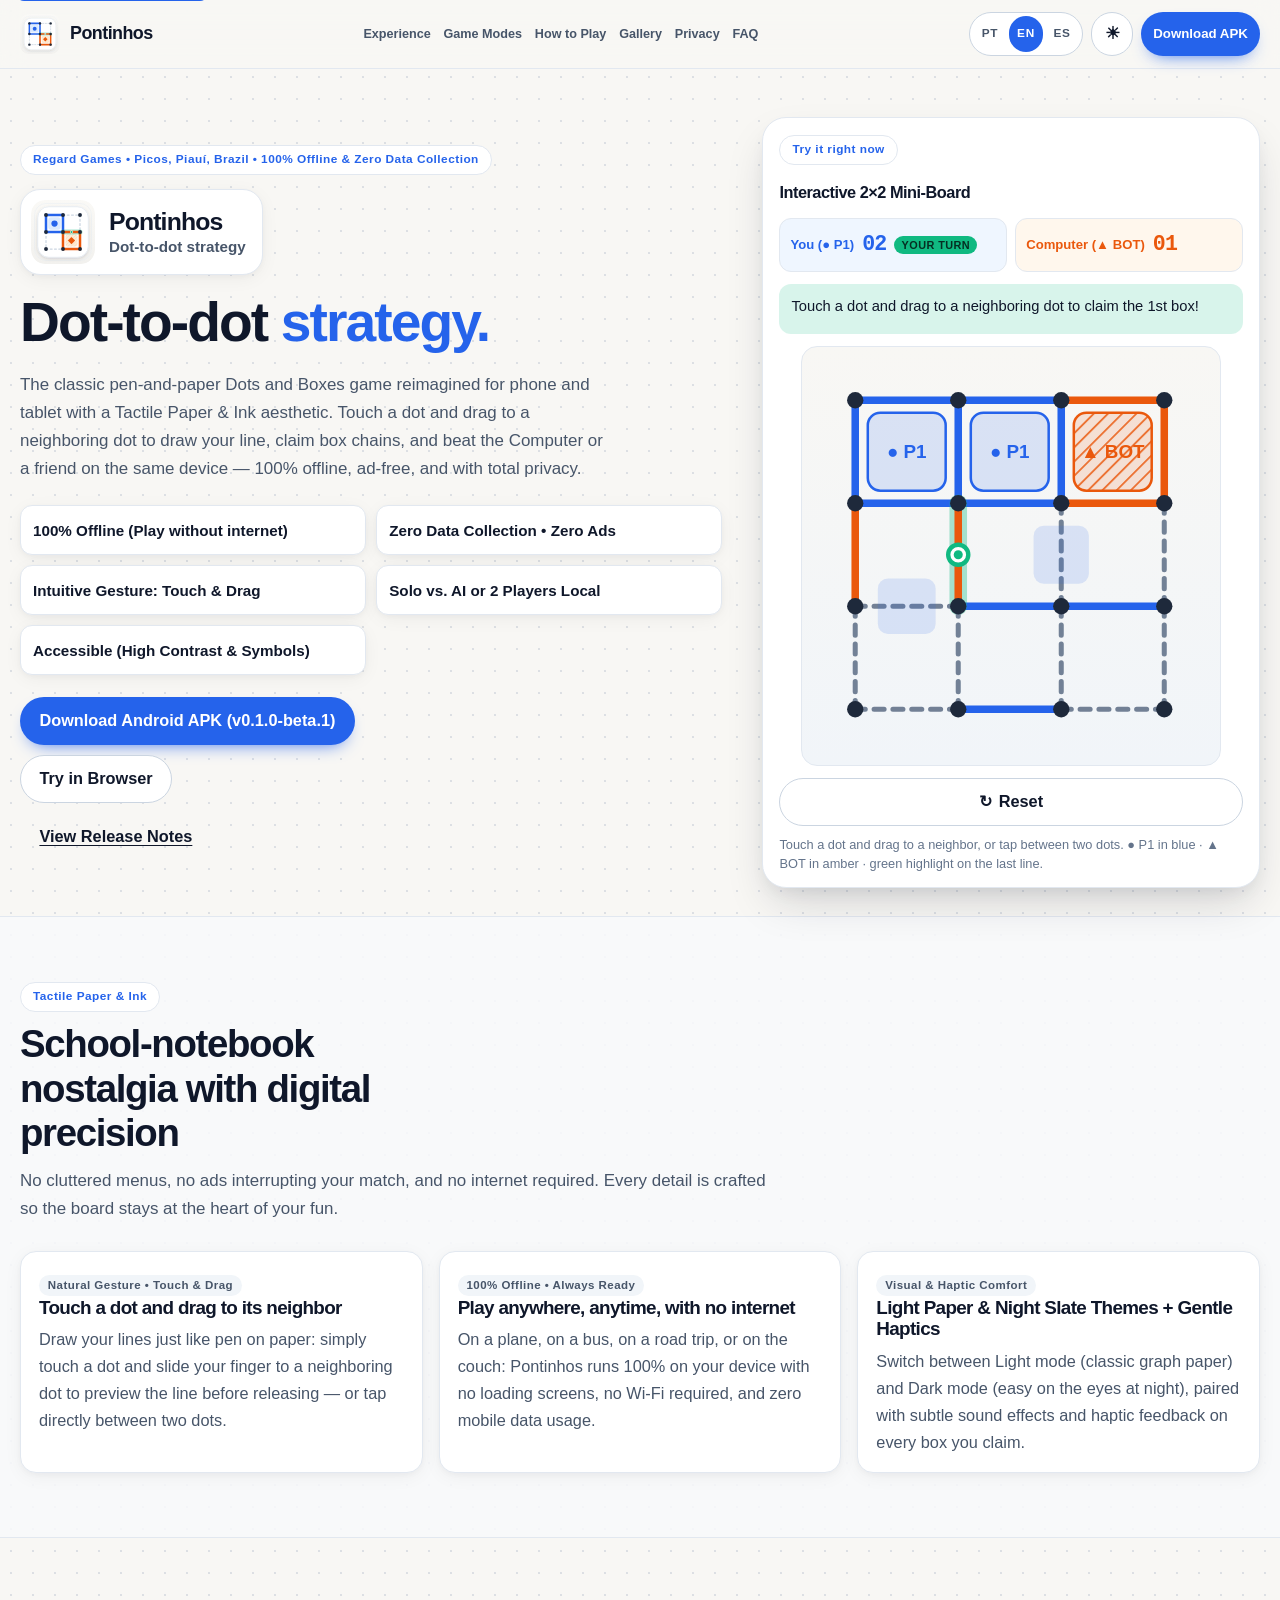
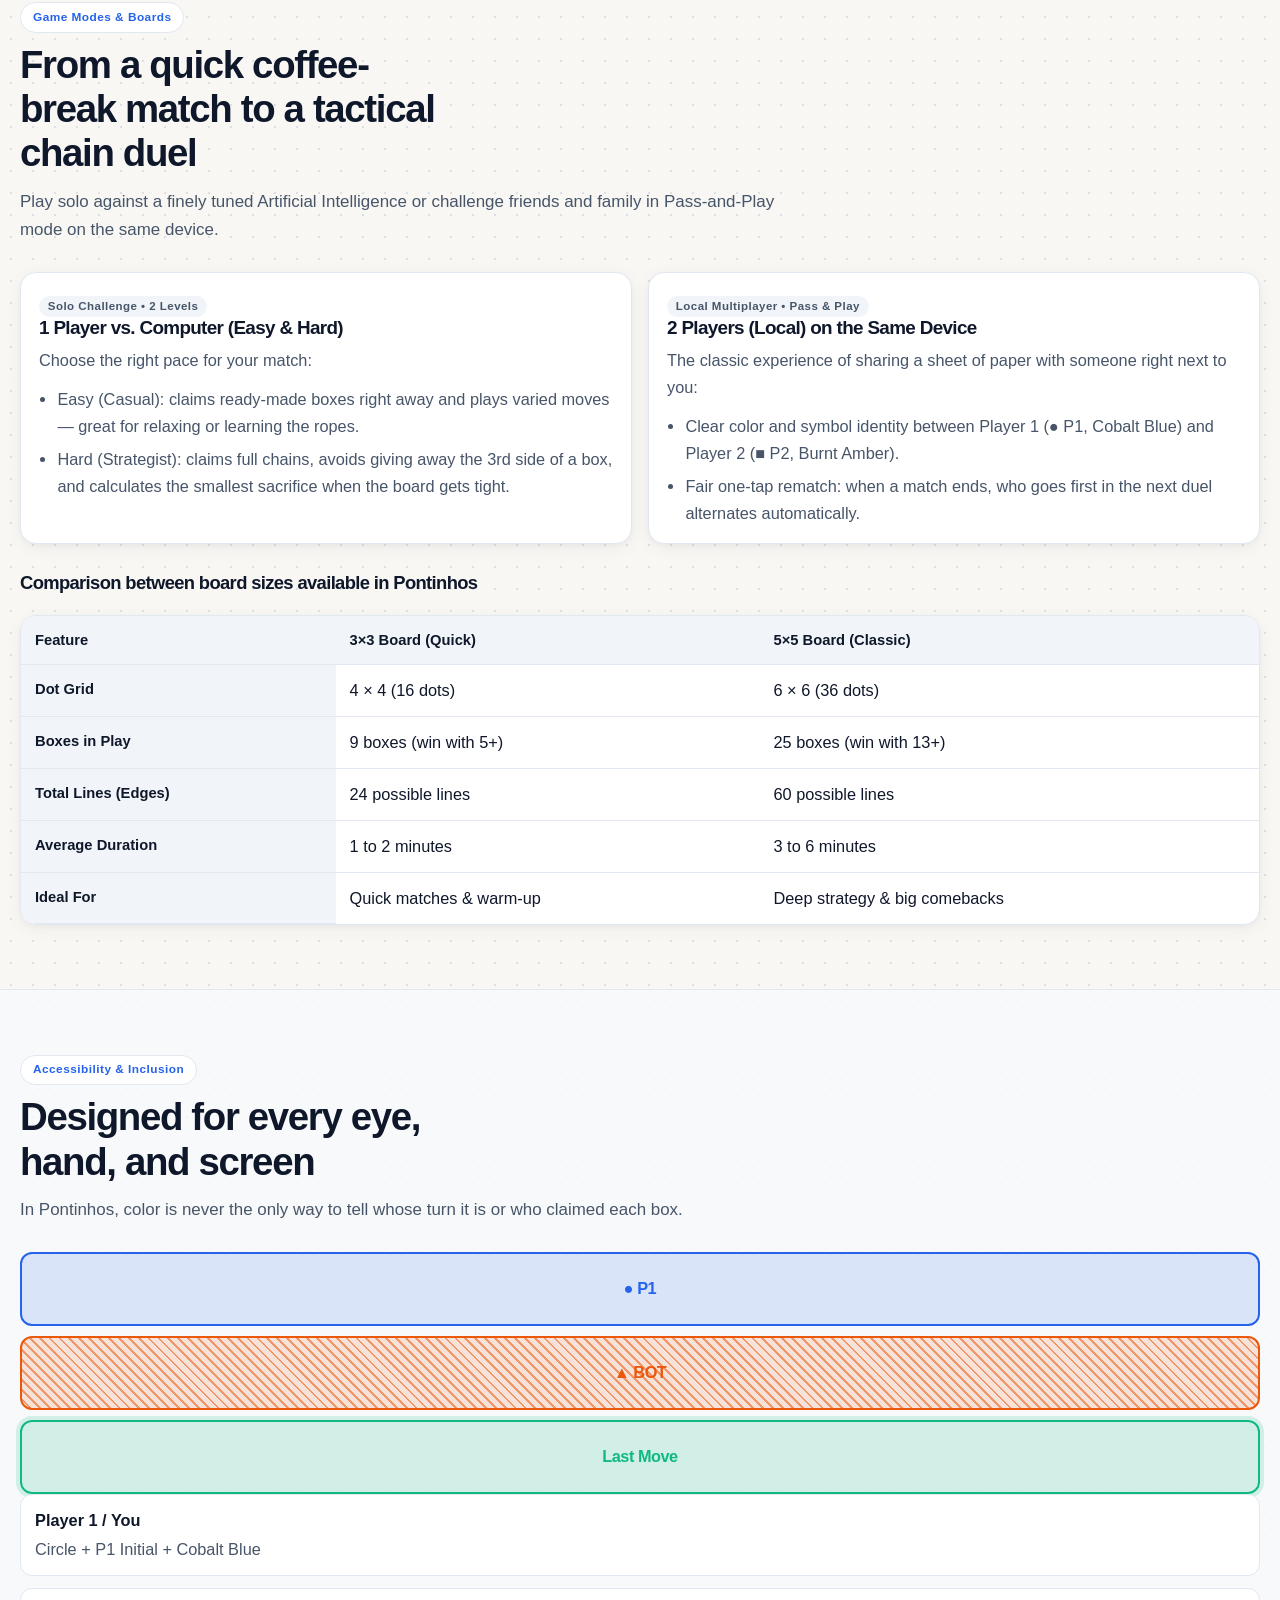
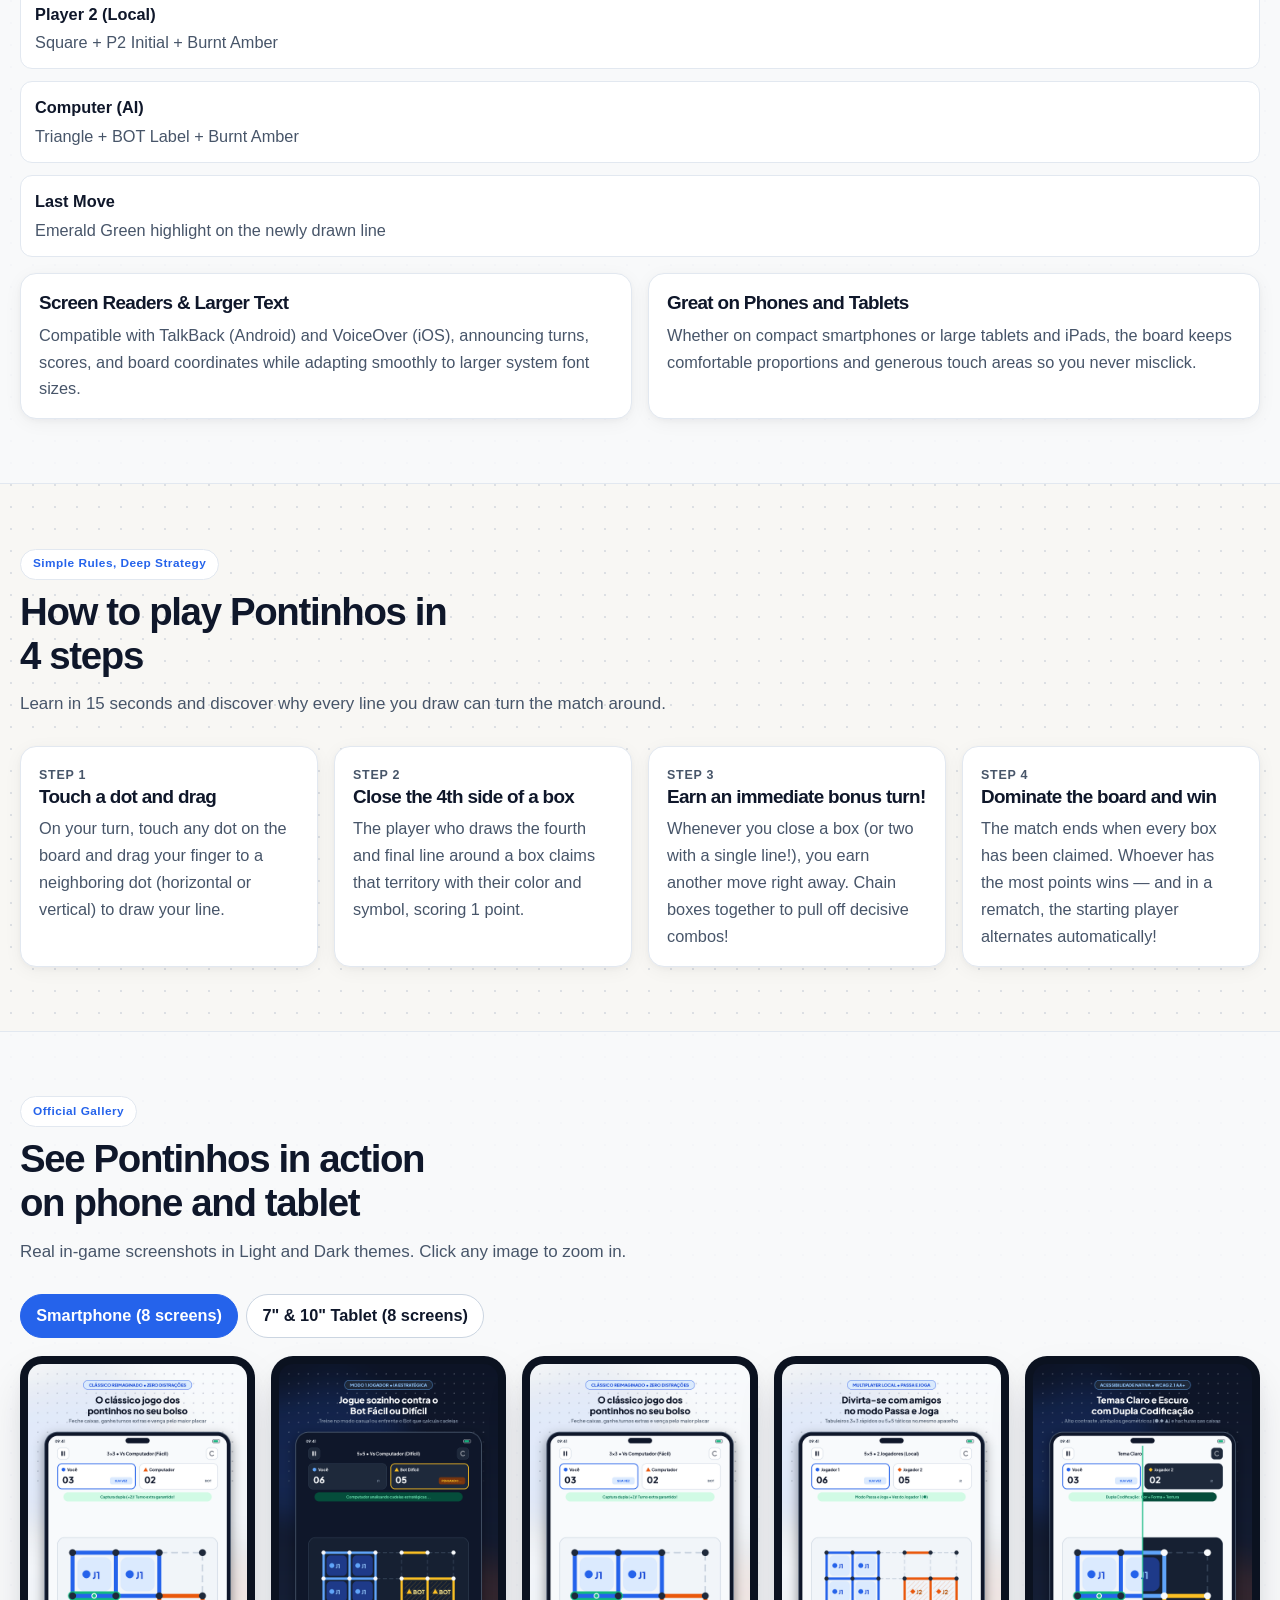
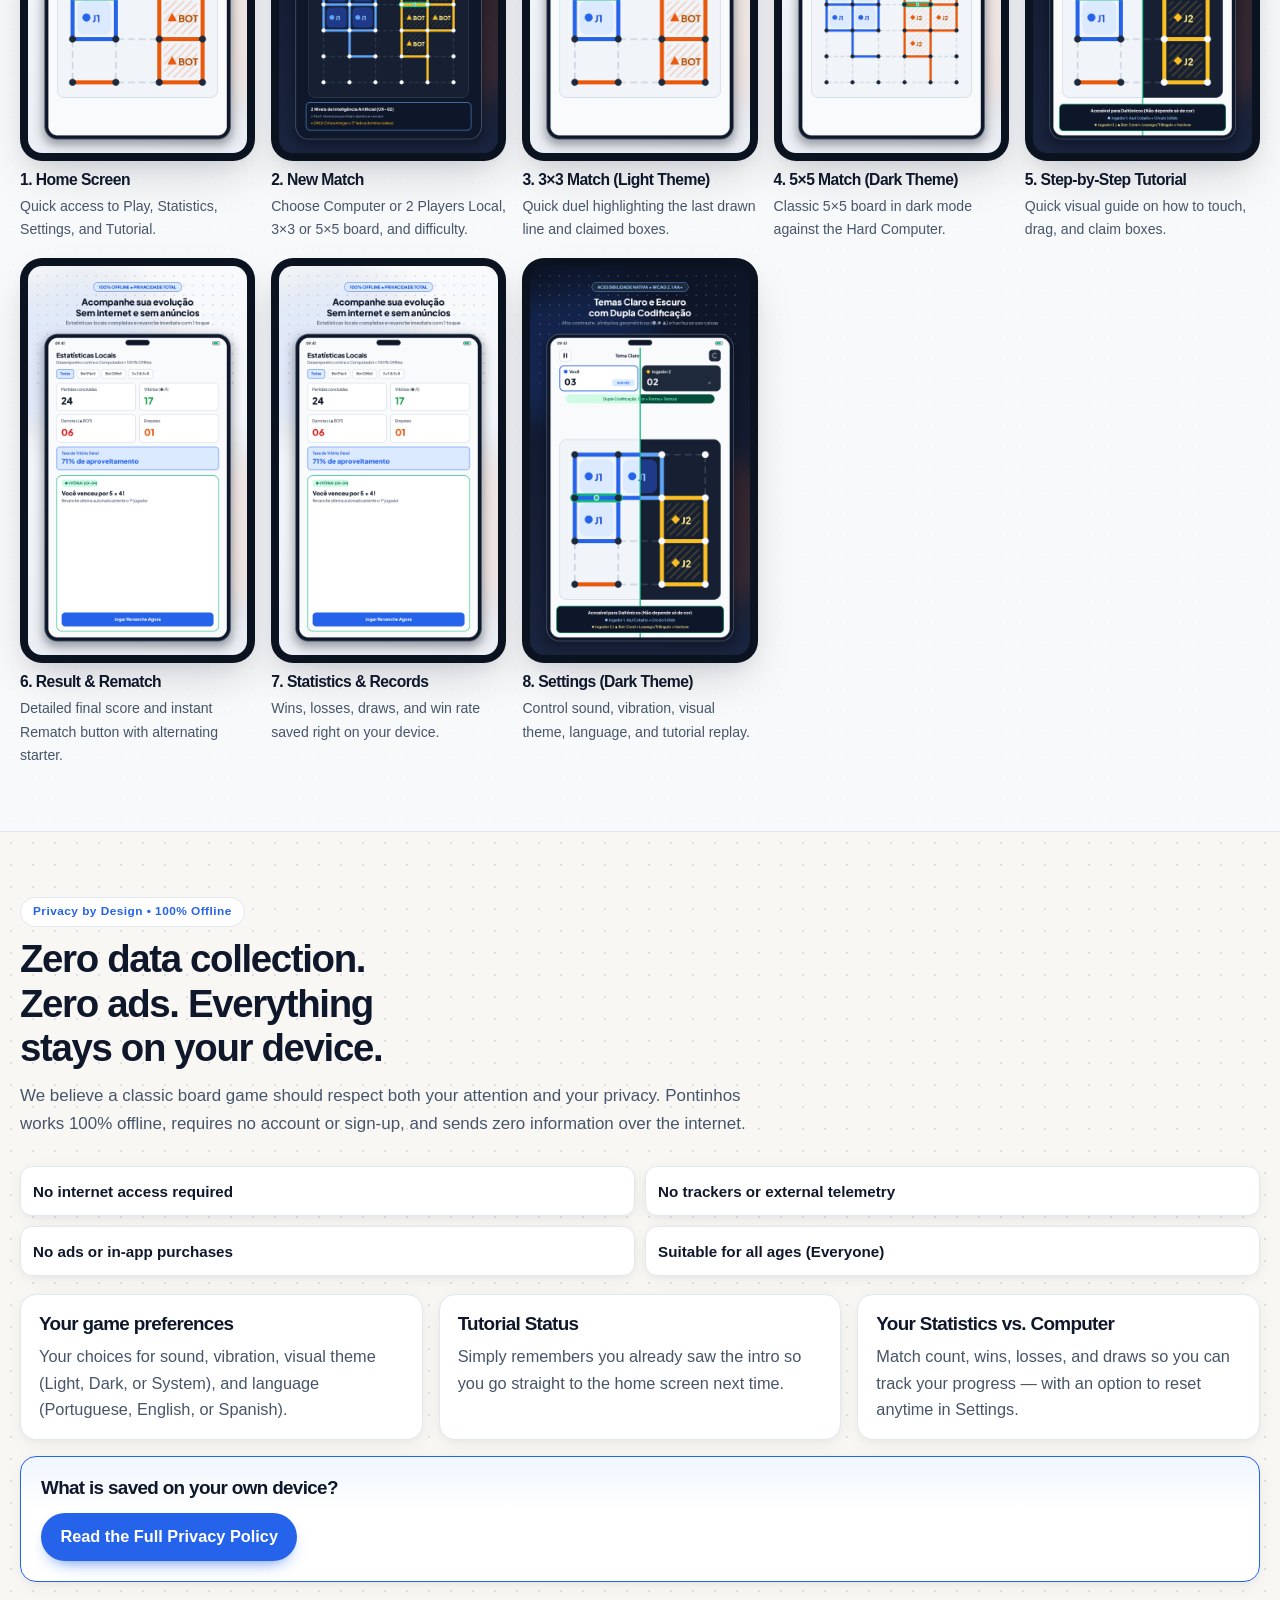
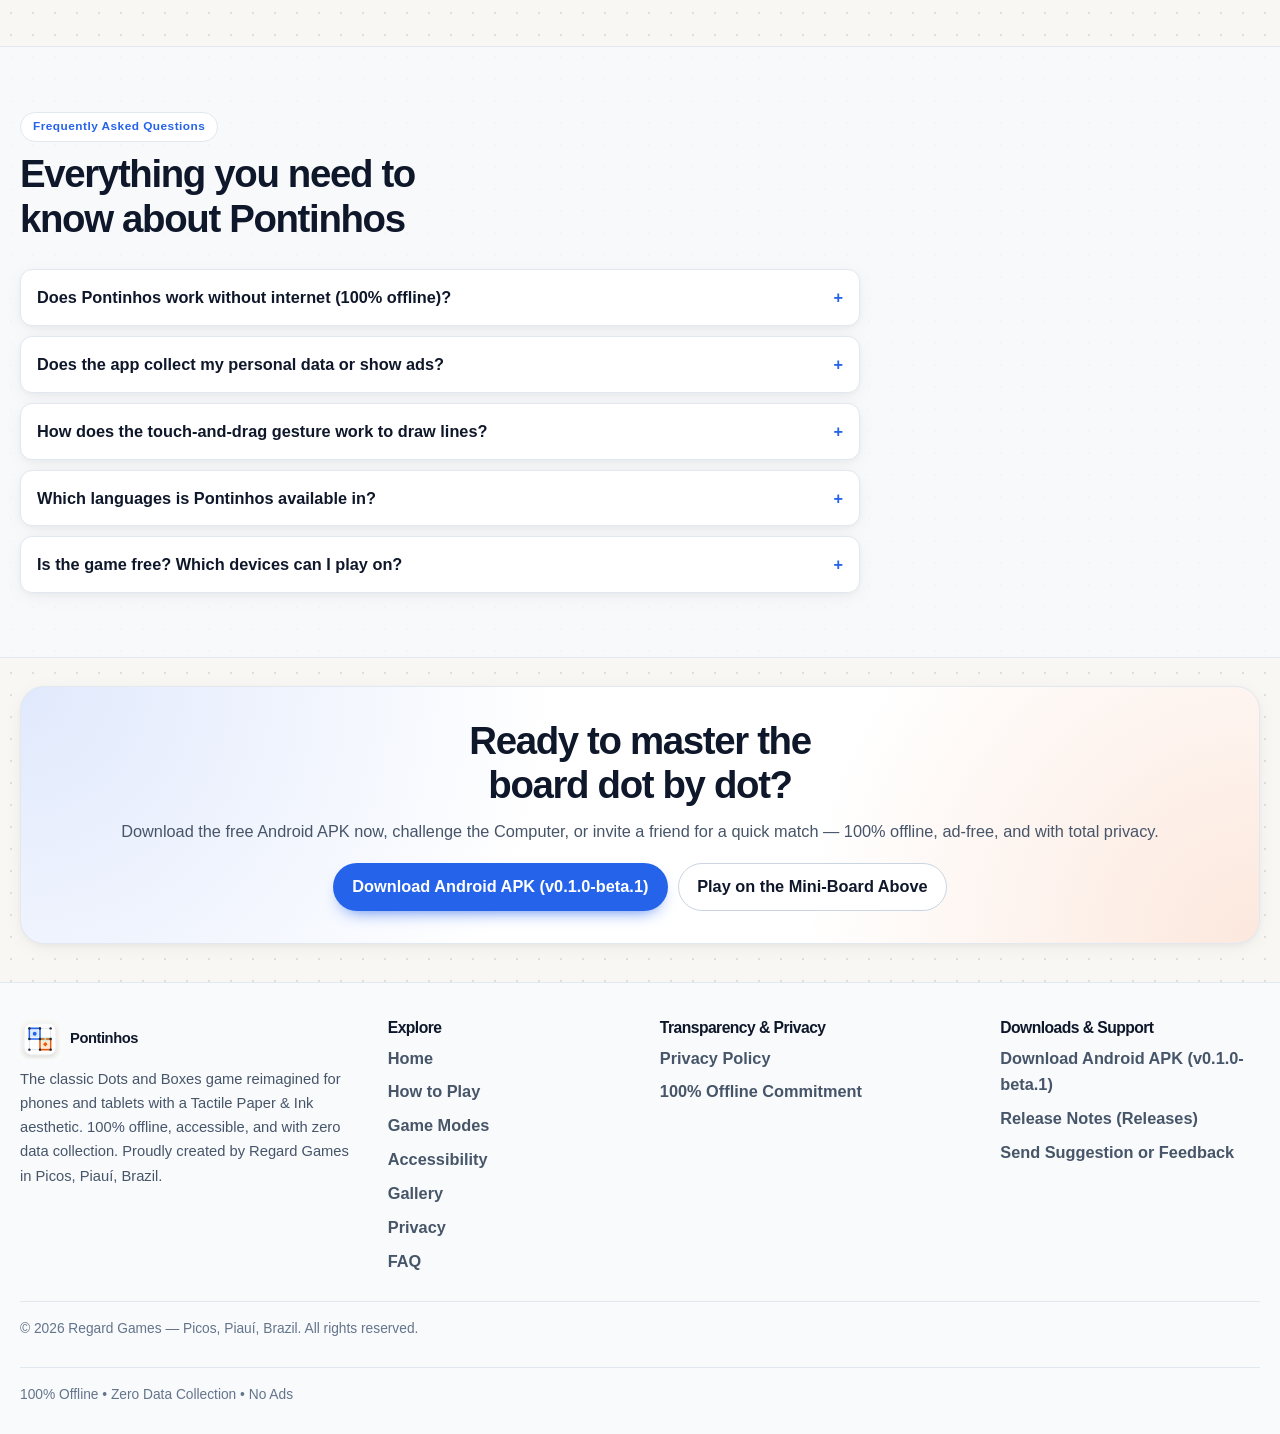
==== commit 6f992a22: "Sync docs/ from main (7b69496)" ====
--- a/index.html
+++ b/index.html
@@ -117,6 +117,13 @@
         <a href="#galeria" data-i18n="nav.gallery">Galeria</a>
         <a href="#privacidade" data-i18n="nav.privacy">Privacidade</a>
         <a href="#faq" data-i18n="nav.faq">FAQ</a>
+        <a
+          class="btn btn-primary site-nav-cta"
+          href="https://github.com/regardgames/pontinhos/releases/download/v0.1.0-beta.1/pontinhos-v0.1.0-release.apk"
+          rel="noopener noreferrer"
+          data-download-link
+          data-i18n="nav.downloadCta"
+        >Baixar APK</a>
       </nav>
       <div class="header-actions">
         <div class="lang-switch" role="group" data-i18n-aria="nav.langGroupAria" aria-label="Selecionar idioma da página">
--- a/landing.css
+++ b/landing.css
@@ -44,7 +44,8 @@
   --font-mono: 'JetBrains Mono', ui-monospace, SFMono-Regular, Menlo, Consolas, monospace;
 
   /* Layout, Raios e Sombras Táteis */
-  --container-max: 1200px;
+  --container-max: 1360px;
+  --bg-surface-alt: #F1F5F9;
   --container-narrow: 840px;
   --radius-sm: 8px;
   --radius-md: 12px;
@@ -57,7 +58,7 @@
   --shadow-icon: 0 1px 0 rgba(255, 255, 255, 0.55) inset, 0 0 0 1px rgba(15, 23, 42, 0.08), 0 8px 16px -8px rgba(15, 23, 42, 0.42), 0 2px 4px rgba(15, 23, 42, 0.12);
 
   --line-ink: #1E293B;
-  --header-offset: 76px;
+  --header-offset: 74px;
 }
 
 [data-theme="dark"] {
@@ -68,6 +69,7 @@
   --bg-canvas-alt: #0B1120;
   --bg-surface: #1E293B;
   --bg-surface-elevated: #334155;
+  --bg-surface-alt: #334155;
   --bg-glass: rgba(15, 23, 42, 0.88);
   --dot-grid-color: rgba(148, 163, 184, 0.12);
 
@@ -177,33 +179,35 @@
   margin-inline: auto;
 }
 
+/* [PON-38] Topbar de linha única em desktop, notebook, tablet e celular. */
 .site-header {
   position: sticky;
   top: 0;
-  z-index: 50;
+  z-index: 60;
   background: var(--bg-glass);
   border-bottom: 1px solid var(--border-subtle);
   backdrop-filter: blur(12px);
 }
 
 .header-bar {
-  display: grid;
-  grid-template-columns: auto minmax(0, 1fr) auto;
-  grid-template-areas: "brand nav actions";
+  display: flex;
+  flex-wrap: nowrap;
   align-items: center;
-  gap: 12px 16px;
-  min-height: 72px;
+  justify-content: space-between;
+  gap: clamp(8px, 1vw, 16px);
+  min-height: 68px;
   padding-block: 8px;
 }
 
 .brand {
-  grid-area: brand;
-  display: flex;
+  display: inline-flex;
   align-items: center;
   gap: 10px;
+  flex: 0 0 auto;
   min-width: 0;
   color: inherit;
   text-decoration: none;
+  white-space: nowrap;
 }
 
 .brand img,
@@ -231,11 +235,11 @@
 }
 
 .brand-title-row {
-  display: flex;
-  flex-wrap: wrap;
+  display: inline-flex;
+  flex-wrap: nowrap;
   align-items: center;
-  gap: 4px 8px;
-  min-width: 0;
+  gap: 6px;
+  white-space: nowrap;
 }
 
 .brand-name {
@@ -252,6 +256,7 @@
   font-weight: 600;
   letter-spacing: 0.01em;
   line-height: 1.25;
+  white-space: nowrap;
 }
 
 .version-badge,
@@ -277,41 +282,57 @@
 }
 
 .site-nav {
-  grid-area: nav;
   display: flex;
+  flex: 1 1 auto;
+  flex-wrap: nowrap;
+  align-items: center;
   justify-content: center;
-  flex-wrap: wrap;
-  gap: 2px 4px;
-}
-
-.site-nav a {
+  gap: clamp(2px, 0.4vw, 6px);
+  min-width: 0;
+}
+
+.site-nav a:not(.site-nav-cta) {
+  display: inline-flex;
+  align-items: center;
+  justify-content: center;
+  white-space: nowrap;
+  flex: 0 0 auto;
   color: var(--text-secondary);
   text-decoration: none;
-  font-size: 0.92rem;
+  font-size: clamp(0.84rem, 0.88vw, 0.91rem);
   font-weight: 600;
-  padding: 0.45rem 0.6rem;
+  padding: 0.42rem clamp(0.38rem, 0.55vw, 0.6rem);
   border-radius: var(--radius-pill);
-}
-
-.site-nav a:hover {
+  transition: background-color 0.15s ease, color 0.15s ease;
+}
+
+.site-nav a:not(.site-nav-cta):hover,
+.site-nav a:not(.site-nav-cta):focus-visible {
   color: var(--text-primary);
-  background: var(--bg-surface-elevated);
+  background: var(--bg-surface-alt);
+}
+
+.site-nav .site-nav-cta {
+  display: none;
 }
 
 .header-actions {
-  grid-area: actions;
-  display: flex;
+  display: inline-flex;
+  flex: 0 0 auto;
+  flex-wrap: nowrap;
   align-items: center;
   justify-content: flex-end;
   gap: 8px;
+  white-space: nowrap;
 }
 
 .nav-toggle {
   display: none;
-  grid-area: toggle;
+  flex: 0 0 auto;
   align-items: center;
   justify-content: center;
-  gap: 8px;
+  gap: 6px;
+  min-width: 44px;
   min-height: 44px;
   padding: 0 12px;
   border: 1px solid var(--border-strong);
@@ -319,8 +340,41 @@
   background: var(--bg-surface);
   color: var(--text-primary);
   font: inherit;
+  font-size: 0.88rem;
   font-weight: 700;
   cursor: pointer;
+  white-space: nowrap;
+}
+
+.nav-toggle[aria-expanded="true"] {
+  border-color: var(--color-p1);
+  color: var(--color-p1);
+  background: var(--color-p1-badge-bg);
+}
+
+.nav-toggle[aria-expanded="true"] .nav-toggle-bars {
+  background: transparent;
+  box-shadow: none;
+  position: relative;
+}
+
+.nav-toggle[aria-expanded="true"] .nav-toggle-bars::before,
+.nav-toggle[aria-expanded="true"] .nav-toggle-bars::after {
+  content: "";
+  position: absolute;
+  left: 0;
+  top: 0;
+  width: 16px;
+  height: 2px;
+  background: currentColor;
+}
+
+.nav-toggle[aria-expanded="true"] .nav-toggle-bars::before {
+  transform: rotate(45deg);
+}
+
+.nav-toggle[aria-expanded="true"] .nav-toggle-bars::after {
+  transform: rotate(-45deg);
 }
 
 .nav-toggle-bars {
@@ -581,7 +635,7 @@
 
 .hero-grid {
   display: grid;
-  grid-template-columns: minmax(0, 1.15fr) minmax(280px, 0.85fr);
+  grid-template-columns: minmax(0, 1.2fr) minmax(280px, 0.85fr);
   gap: 36px 40px;
   align-items: center;
 }
@@ -951,6 +1005,7 @@
 
 .table-scroll {
   overflow-x: auto;
+  -webkit-overflow-scrolling: touch;
   max-width: 100%;
   margin-top: 22px;
   border: 1px solid var(--border-subtle);
@@ -1328,6 +1383,60 @@
   color: var(--text-primary);
 }
 
+/* Tier 1 — monitor compacto: esconde o texto do tema para o espanhol e o português caberem. */
+@media (min-width: 1360px) and (max-width: 1520px) {
+  .version-badge,
+  .theme-toggle .theme-label {
+    display: none;
+  }
+
+  .theme-toggle {
+    min-width: 42px;
+    padding: 0 10px;
+    justify-content: center;
+  }
+
+  .site-nav a:not(.site-nav-cta) {
+    font-size: 0.86rem;
+    padding: 0.4rem 0.48rem;
+  }
+}
+
+/* Tier 2 — notebook: os 6 links permanecem em uma linha em PT, EN e ES. */
+@media (min-width: 1024px) and (max-width: 1359px) {
+  .brand-tagline,
+  .version-badge,
+  .theme-toggle .theme-label {
+    display: none;
+  }
+
+  .theme-toggle {
+    min-width: 42px;
+    padding: 0 10px;
+    justify-content: center;
+  }
+
+  .site-nav {
+    gap: 2px;
+  }
+
+  .site-nav a:not(.site-nav-cta) {
+    font-size: clamp(0.79rem, 0.78vw, 0.85rem);
+    padding: 0.38rem clamp(0.32rem, 0.42vw, 0.48rem);
+  }
+
+  .lang-switch button {
+    min-width: 34px;
+    padding: 0 5px;
+    font-size: 0.74rem;
+  }
+
+  .header-actions .btn-compact {
+    padding: 0.42rem 0.7rem;
+    font-size: 0.83rem;
+  }
+}
+
 @media (max-width: 1100px) {
   .gallery-grid-phone {
     grid-template-columns: repeat(3, minmax(0, 1fr));
@@ -1339,13 +1448,53 @@
   }
 }
 
-@media (max-width: 1079px) {
+@media (max-width: 1024px) {
+  .hero-grid {
+    grid-template-columns: minmax(0, 1.1fr) minmax(240px, 0.9fr);
+    gap: 24px;
+  }
+
+  .cards-3,
+  .steps-4 {
+    grid-template-columns: repeat(2, minmax(0, 1fr));
+  }
+
+  .footer-grid {
+    grid-template-columns: 1fr 1fr;
+  }
+}
+
+/* Tier 3 — tablet e celular: gaveta acessível e topbar em uma linha. */
+@media (max-width: 1023px) {
   .header-bar {
-    grid-template-columns: auto auto minmax(0, 1fr);
-    grid-template-areas: "brand toggle actions";
+    display: flex;
+    flex-wrap: nowrap;
+    align-items: center;
+    justify-content: space-between;
+    gap: 8px;
+    min-height: 64px;
+    padding-block: 8px;
+  }
+
+  .brand {
+    order: 1;
+    margin-right: auto;
+  }
+
+  .brand-tagline {
+    display: none;
+  }
+
+  .header-actions {
+    order: 2;
+    display: inline-flex;
+    flex-wrap: nowrap;
+    align-items: center;
+    gap: 6px;
   }
 
   .nav-toggle {
+    order: 3;
     display: inline-flex;
   }
 
@@ -1357,35 +1506,23 @@
     top: 100%;
     flex-direction: column;
     align-items: stretch;
-    padding: 8px 16px 14px;
-    background: var(--bg-glass);
-    border-bottom: 1px solid var(--border-subtle);
-    backdrop-filter: blur(12px);
+    gap: 4px;
+    padding: 12px 16px 16px;
+    background: var(--bg-surface);
+    border-bottom: 1px solid var(--border-strong);
+    box-shadow: var(--shadow-device);
   }
 
   .site-nav.is-open {
     display: flex;
   }
 
-  .site-nav a {
-    padding: 0.75rem 0.7rem;
-    min-height: 44px;
-  }
-}
-
-@media (max-width: 1024px) {
-  .hero-grid {
-    grid-template-columns: minmax(0, 1.1fr) minmax(240px, 0.9fr);
-    gap: 24px;
-  }
-
-  .cards-3,
-  .steps-4 {
-    grid-template-columns: repeat(2, minmax(0, 1fr));
-  }
-
-  .footer-grid {
-    grid-template-columns: 1fr 1fr;
+  .site-nav a:not(.site-nav-cta) {
+    justify-content: flex-start;
+    padding: 0.75rem 0.9rem;
+    min-height: 48px;
+    font-size: 0.98rem;
+    border-radius: var(--radius-md);
   }
 }
 
@@ -1401,8 +1538,12 @@
 }
 
 @media (max-width: 767px) {
+  :root {
+    --header-offset: 68px;
+  }
+
   .container {
-    padding-inline: 16px;
+    padding-inline: 14px;
   }
 
   .band {
@@ -1416,27 +1557,27 @@
   .gallery-grid-phone,
   .gallery-grid-tablet,
   .footer-grid,
-  .scoreboard {
+  .scoreboard,
+  .steps-4 {
     grid-template-columns: 1fr;
+  }
+
+  .hero-actions .btn,
+  .cta-actions .btn,
+  .privacy-actions .btn,
+  .card h3,
+  .card p,
+  .panel-block h3,
+  .panel-block p {
+    overflow-wrap: break-word;
   }
 
   .hero-actions .btn,
   .cta-actions .btn,
   .privacy-actions .btn {
     width: 100%;
-  }
-
-  .header-bar {
-    grid-template-columns: minmax(0, 1fr) auto;
-    grid-template-areas:
-      "brand toggle"
-      "actions actions";
-    min-height: 0;
-    padding-block: 10px;
-  }
-
-  .brand-copy {
-    gap: 2px;
+    white-space: normal;
+    text-align: center;
   }
 
   .hero-brand-lockup {
@@ -1448,34 +1589,118 @@
     font-size: 1.35rem;
   }
 
+  .header-bar {
+    display: flex;
+    flex-wrap: nowrap;
+    align-items: center;
+    justify-content: space-between;
+    gap: 6px;
+    min-height: 60px;
+    padding-block: 6px;
+  }
+
+  .brand img {
+    width: 34px;
+    height: 34px;
+  }
+
+  .brand-name {
+    font-size: 1.02rem;
+  }
+
+  .version-badge,
+  .brand-tagline {
+    display: none;
+  }
+
   .header-actions {
-    justify-content: stretch;
-  }
-
-  :root {
-    --header-offset: 156px;
-  }
-
-  .header-actions {
-    flex-wrap: wrap;
+    flex: 0 0 auto;
+    flex-wrap: nowrap;
+    gap: 6px;
   }
 
   .header-actions .lang-switch {
-    flex: 1 1 100%;
+    flex: 0 0 auto;
+    padding: 2px;
+  }
+
+  .header-actions .lang-switch button {
+    min-width: 32px;
+    min-height: 32px;
+    padding: 0 5px;
+    font-size: 0.72rem;
+  }
+
+  .theme-toggle {
+    flex: 0 0 auto;
+    min-width: 38px;
+    min-height: 38px;
+    padding: 0 8px;
     justify-content: center;
   }
 
-  .header-actions .btn-compact,
-  .theme-toggle {
-    flex: 1 1 auto;
-  }
-
-  .steps-4 {
-    grid-template-columns: 1fr;
+  .theme-toggle .theme-label {
+    display: none;
+  }
+
+  .header-actions .btn-compact {
+    display: none;
+  }
+
+  .site-nav .site-nav-cta {
+    display: inline-flex;
+    width: 100%;
+    margin-top: 6px;
+    min-height: 48px;
+    justify-content: center;
+  }
+
+  .nav-toggle {
+    min-width: 40px;
+    min-height: 38px;
+    padding: 0 10px;
   }
 
   td:first-child {
     white-space: normal;
+  }
+}
+
+@media (max-width: 389px) {
+  .brand {
+    gap: 6px;
+  }
+
+  .brand img {
+    width: 30px;
+    height: 30px;
+  }
+
+  .brand-name {
+    font-size: 0.95rem;
+  }
+
+  .header-actions .lang-switch button {
+    min-width: 28px;
+    min-height: 30px;
+    padding: 0 4px;
+    font-size: 0.68rem;
+  }
+
+  .theme-toggle {
+    min-width: 34px;
+    min-height: 34px;
+    padding: 0 6px;
+  }
+
+  .nav-toggle {
+    min-width: 36px;
+    min-height: 34px;
+    padding: 0 8px;
+  }
+
+  .nav-toggle [data-i18n="nav.menuLabel"] {
+    display: none;
   }
 }
 
@@ -1493,4 +1718,3 @@
     scroll-behavior: auto !important;
   }
 }
-
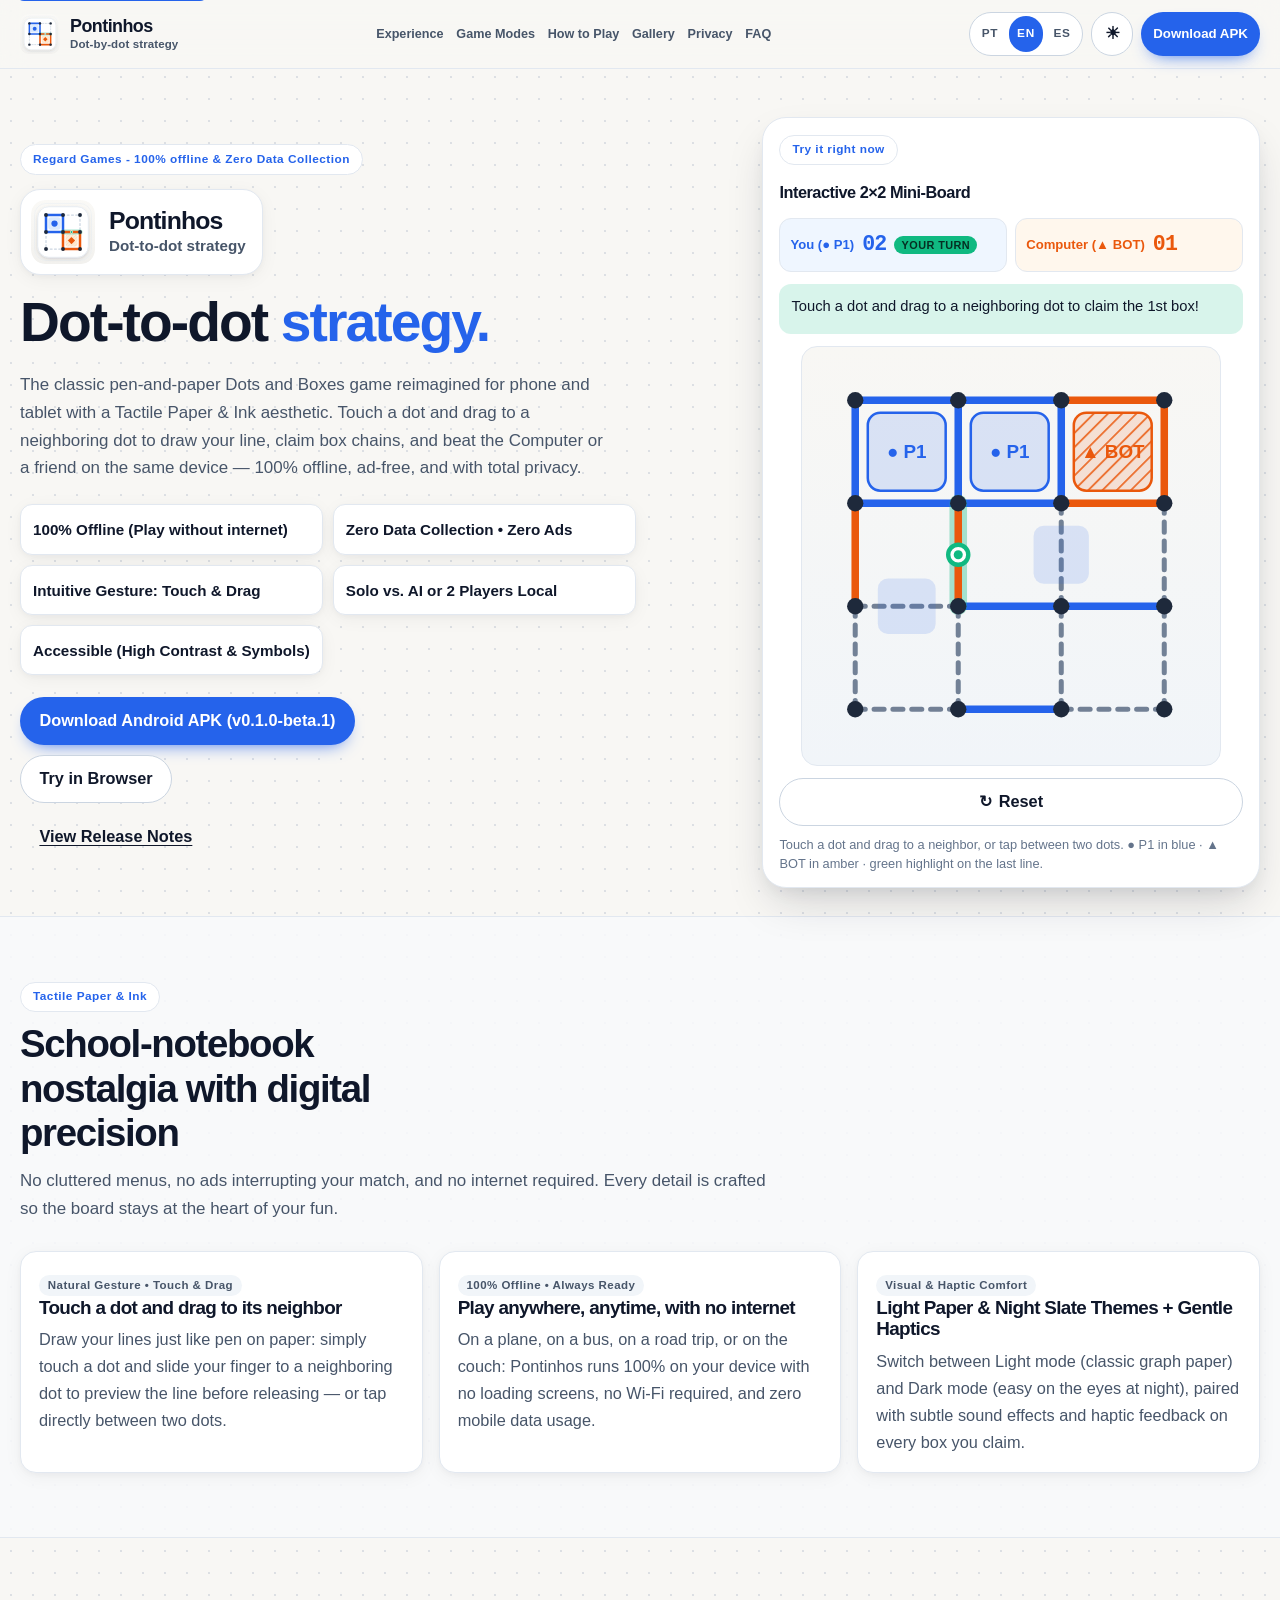
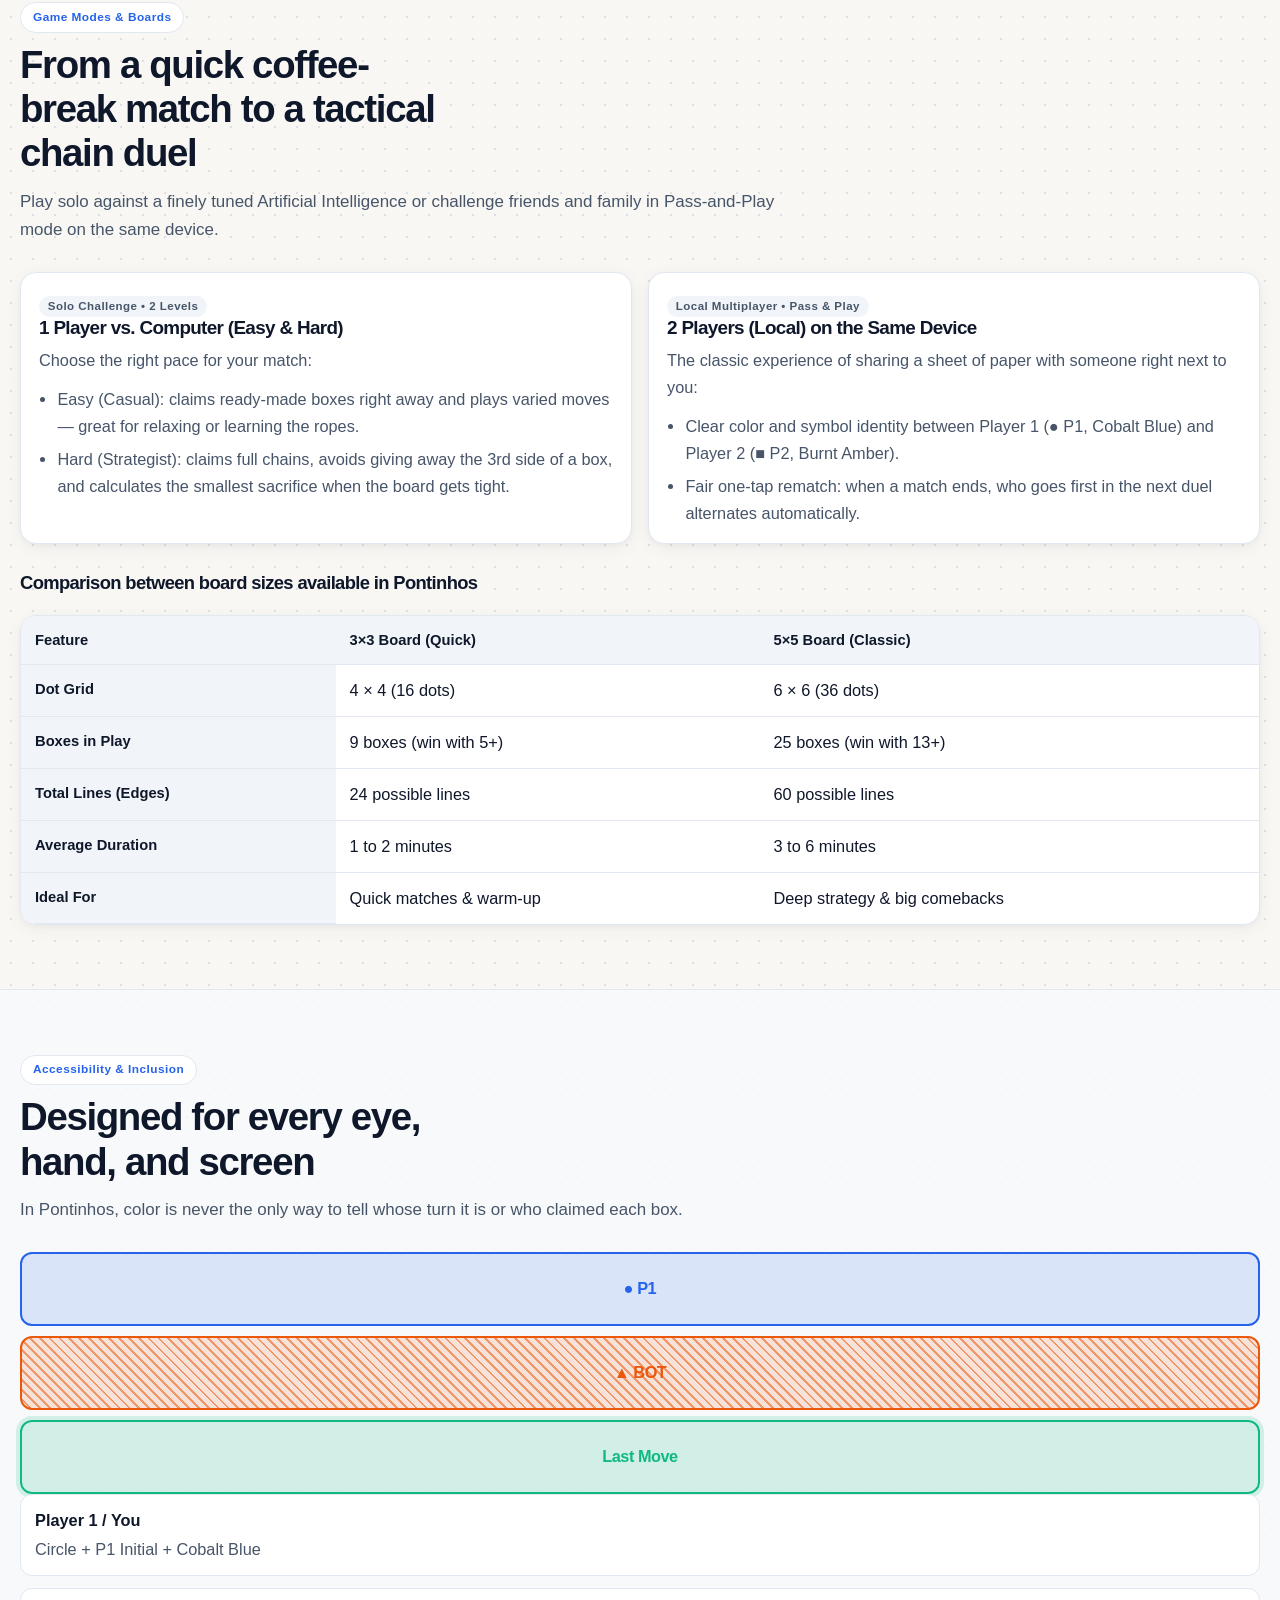
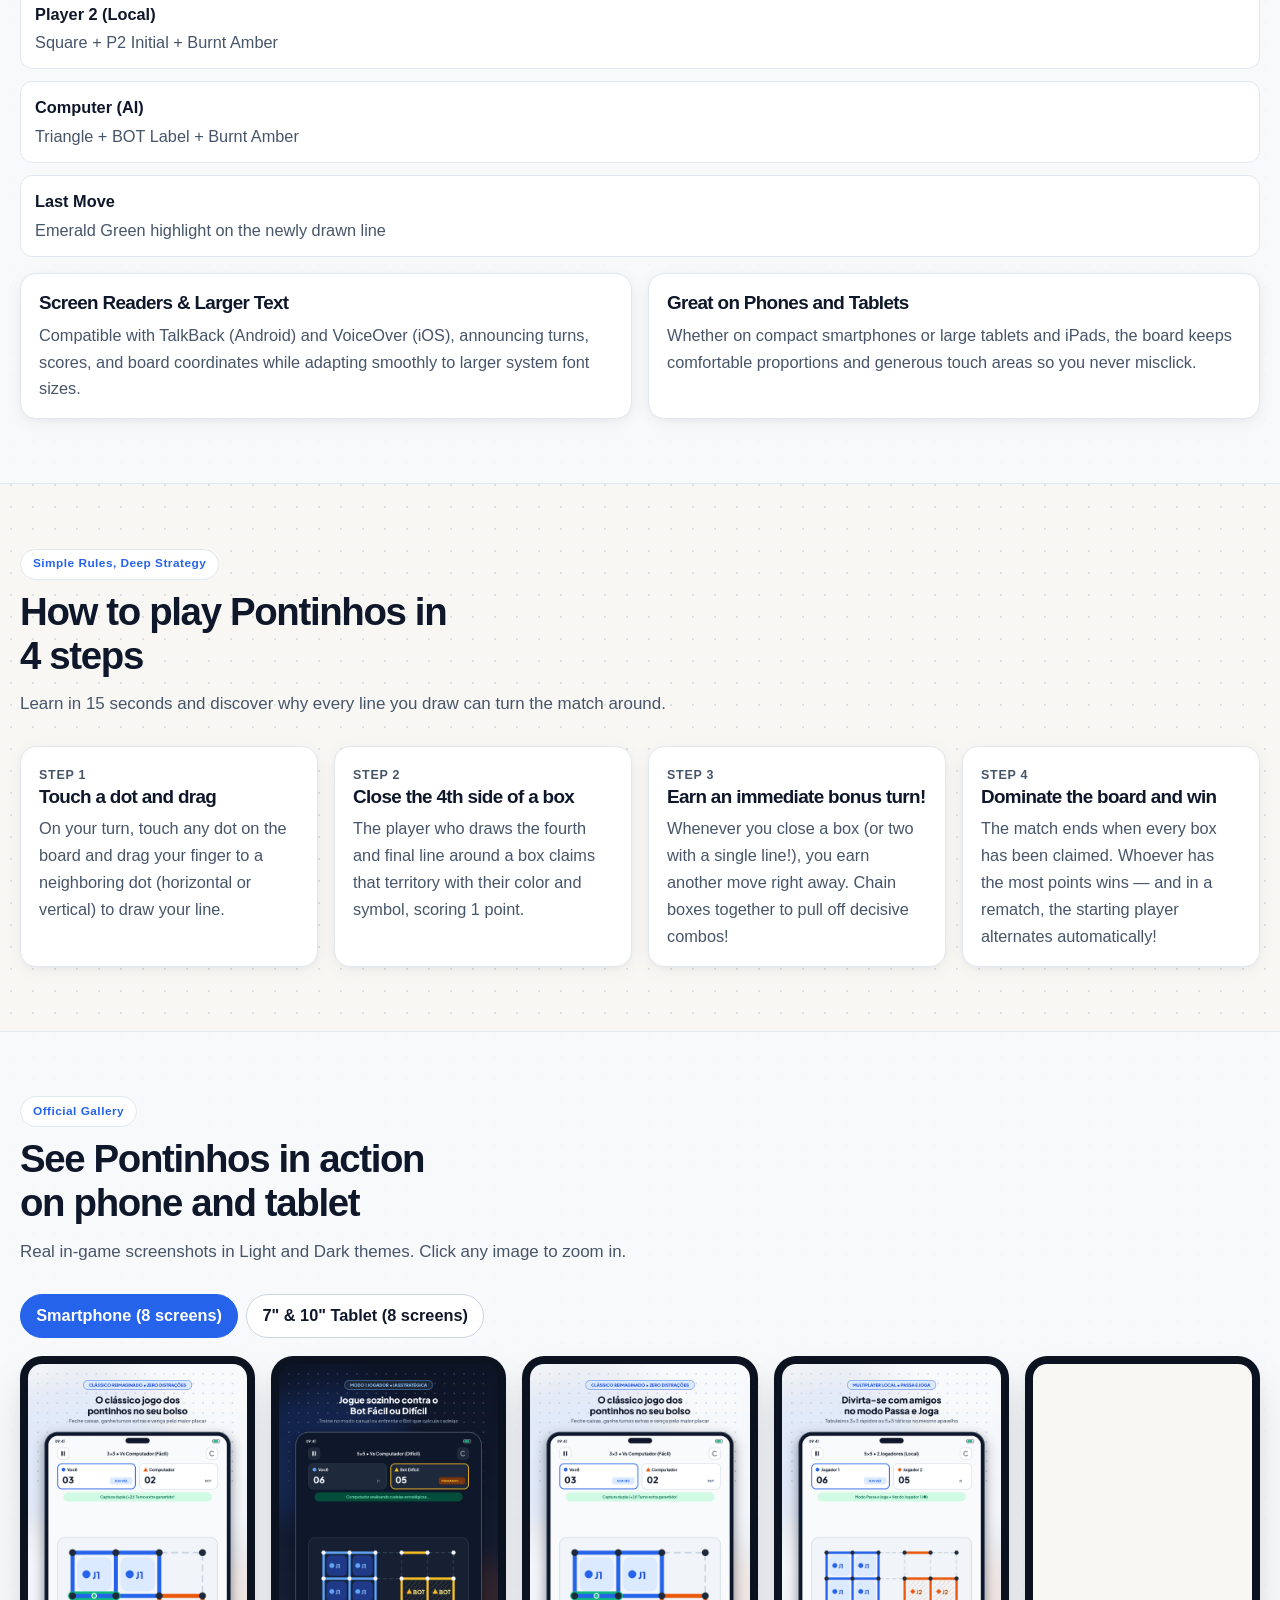
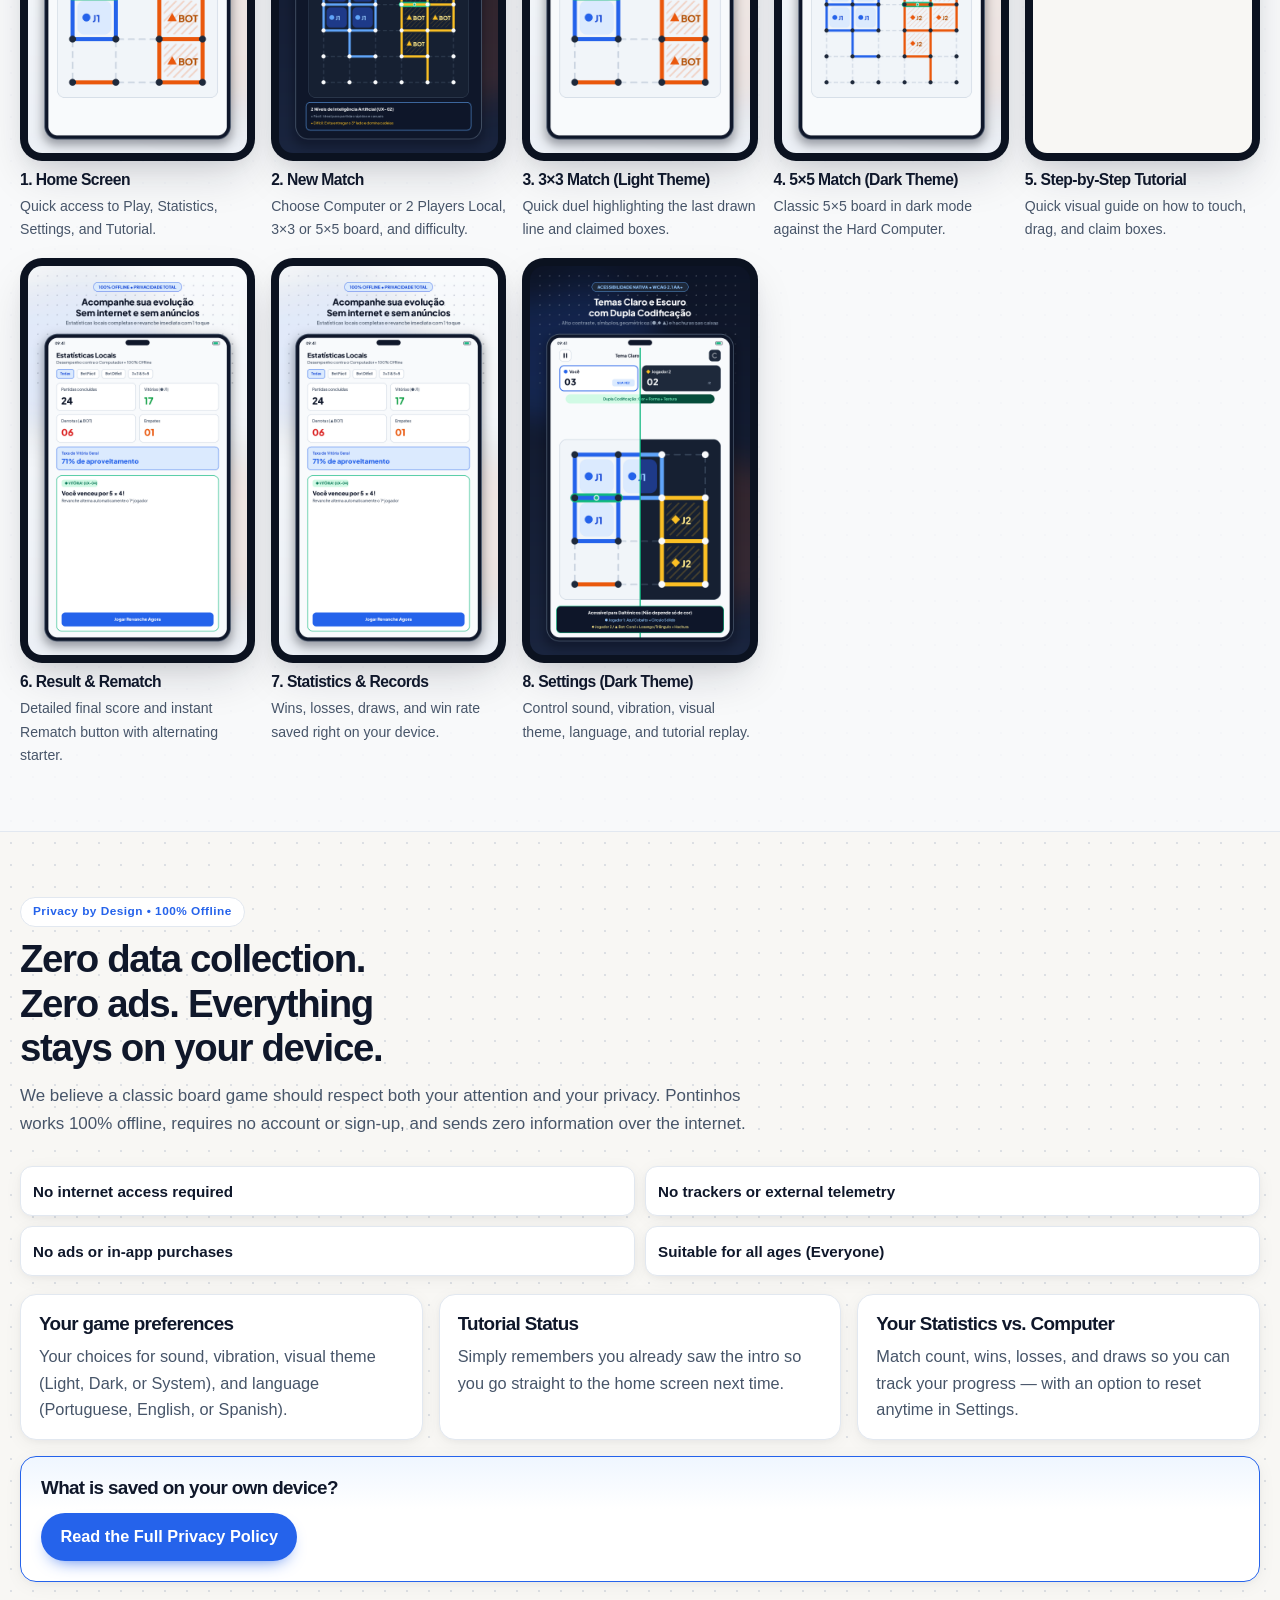
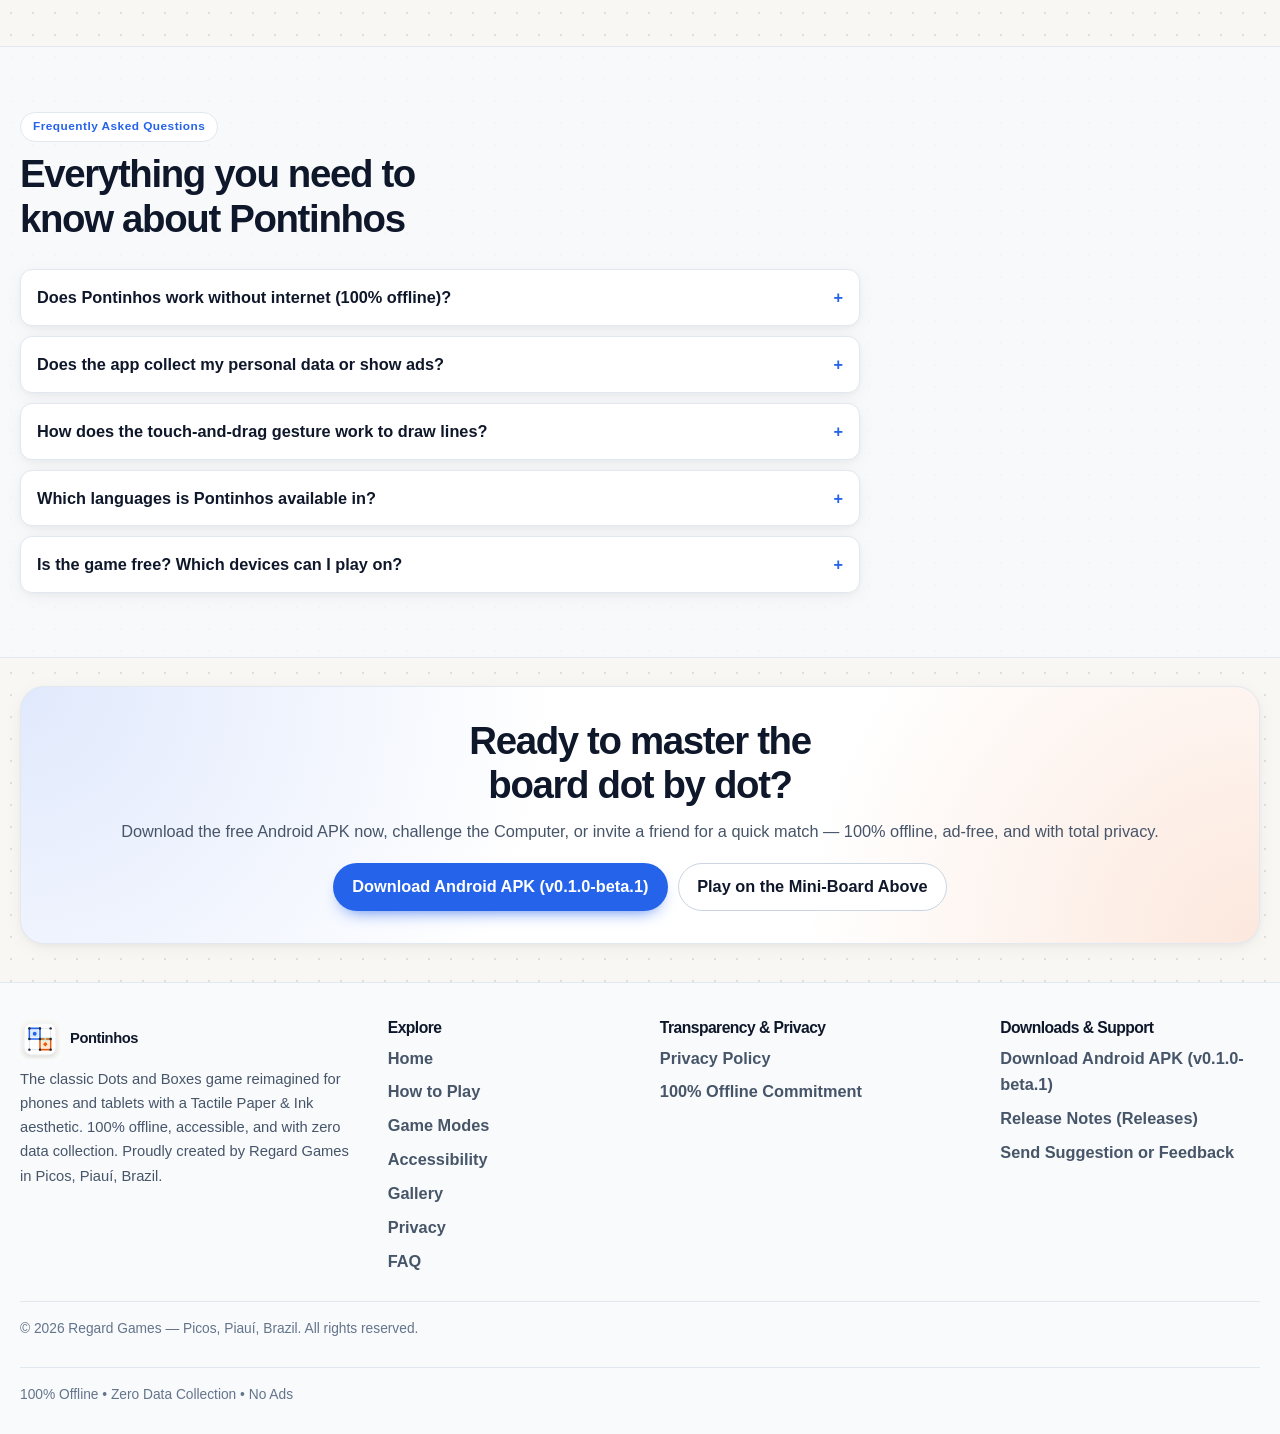
==== commit b4c68dc7: "Sync docs/ from main (9fadf84)" ====
--- a/index.html
+++ b/index.html
@@ -98,12 +98,9 @@
     <div class="header-bar container">
       <a class="brand" href="#inicio">
         <img class="brand-logo" src="store-assets/logo-mark.svg" width="40" height="40" alt="Logomarca oficial do jogo Pontinhos" data-i18n-alt="nav.logoAlt">
-        <span class="brand-copy">
-          <span class="brand-title-row">
-            <span class="brand-name">Pontinhos</span>
-            <span class="version-badge">v0.1.0-beta.1</span>
-          </span>
-          <span class="brand-tagline"><span data-i18n="nav.brandSubtitle">Regard Games</span> · <span data-i18n="nav.brandTagline">Estratégia ponto a ponto</span></span>
+        <span class="brand-text">
+          <span class="brand-name">Pontinhos</span>
+          <span class="brand-tagline" data-i18n="brand.tagline">Estratégia ponto a ponto</span>
         </span>
       </a>
       <button type="button" class="nav-toggle" aria-expanded="false" aria-controls="site-nav" data-i18n-aria="nav.menuOpen" aria-label="Abrir menu de navegação">
@@ -144,7 +141,7 @@
     <section id="inicio" class="hero-section" aria-labelledby="hero-titulo">
       <div class="container hero-grid">
         <div class="hero-copy">
-          <p class="eyebrow" data-i18n="hero.eyebrow">Regard Games • Picos, Piauí, Brasil • 100% Offline &amp; Zero Coleta de Dados</p>
+          <p class="eyebrow" data-i18n="hero.eyebrow">Regard Games - 100% offline &amp; Zero Coleta de Dados</p>
           <div class="hero-brand-lockup">
             <img class="brand-logo" src="store-assets/logo-mark.svg" width="64" height="64" alt="Logomarca oficial do jogo Pontinhos" data-i18n-alt="nav.logoAlt">
             <div class="hero-brand-copy">
--- a/landing.css
+++ b/landing.css
@@ -225,21 +225,12 @@
   height: 40px;
 }
 
-.brand-copy {
+.brand-text {
   display: flex;
   flex-direction: column;
-  align-items: flex-start;
   justify-content: center;
-  gap: 1px;
+  line-height: 1.15;
   min-width: 0;
-}
-
-.brand-title-row {
-  display: inline-flex;
-  flex-wrap: nowrap;
-  align-items: center;
-  gap: 6px;
-  white-space: nowrap;
 }
 
 .brand-name {
@@ -259,7 +250,6 @@
   white-space: nowrap;
 }
 
-.version-badge,
 .seal,
 .mode-badge,
 .turn-badge {
@@ -269,16 +259,6 @@
   font-weight: 700;
   letter-spacing: 0.01em;
   line-height: 1.2;
-}
-
-.version-badge {
-  padding: 0.18rem 0.5rem;
-  background: var(--color-p1-badge-bg);
-  color: var(--color-p1);
-  font-family: var(--font-mono);
-  font-size: 0.68rem;
-  font-variant-numeric: tabular-nums;
-  white-space: nowrap;
 }
 
 .site-nav {
@@ -640,6 +620,13 @@
   align-items: center;
 }
 
+.hero-copy {
+  display: flex;
+  flex-direction: column;
+  align-items: flex-start;
+  min-width: 0;
+}
+
 .eyebrow {
   display: inline-flex;
   align-items: center;
@@ -1385,7 +1372,6 @@
 
 /* Tier 1 — monitor compacto: esconde o texto do tema para o espanhol e o português caberem. */
 @media (min-width: 1360px) and (max-width: 1520px) {
-  .version-badge,
   .theme-toggle .theme-label {
     display: none;
   }
@@ -1404,8 +1390,6 @@
 
 /* Tier 2 — notebook: os 6 links permanecem em uma linha em PT, EN e ES. */
 @media (min-width: 1024px) and (max-width: 1359px) {
-  .brand-tagline,
-  .version-badge,
   .theme-toggle .theme-label {
     display: none;
   }
@@ -1422,7 +1406,7 @@
 
   .site-nav a:not(.site-nav-cta) {
     font-size: clamp(0.79rem, 0.78vw, 0.85rem);
-    padding: 0.38rem clamp(0.32rem, 0.42vw, 0.48rem);
+    padding: 0.38rem clamp(0.22rem, 0.42vw, 0.48rem);
   }
 
   .lang-switch button {
@@ -1434,6 +1418,17 @@
   .header-actions .btn-compact {
     padding: 0.42rem 0.7rem;
     font-size: 0.83rem;
+  }
+}
+
+/* 1024px em espanhol: a tagline empilhada cabe se o menu aperta um pouco. */
+@media (min-width: 1024px) and (max-width: 1099px) {
+  .site-nav {
+    gap: 1px;
+  }
+
+  .site-nav a:not(.site-nav-cta) {
+    padding-inline: 0.2rem;
   }
 }
 
@@ -1479,10 +1474,6 @@
   .brand {
     order: 1;
     margin-right: auto;
-  }
-
-  .brand-tagline {
-    display: none;
   }
 
   .header-actions {
@@ -1608,7 +1599,6 @@
     font-size: 1.02rem;
   }
 
-  .version-badge,
   .brand-tagline {
     display: none;
   }
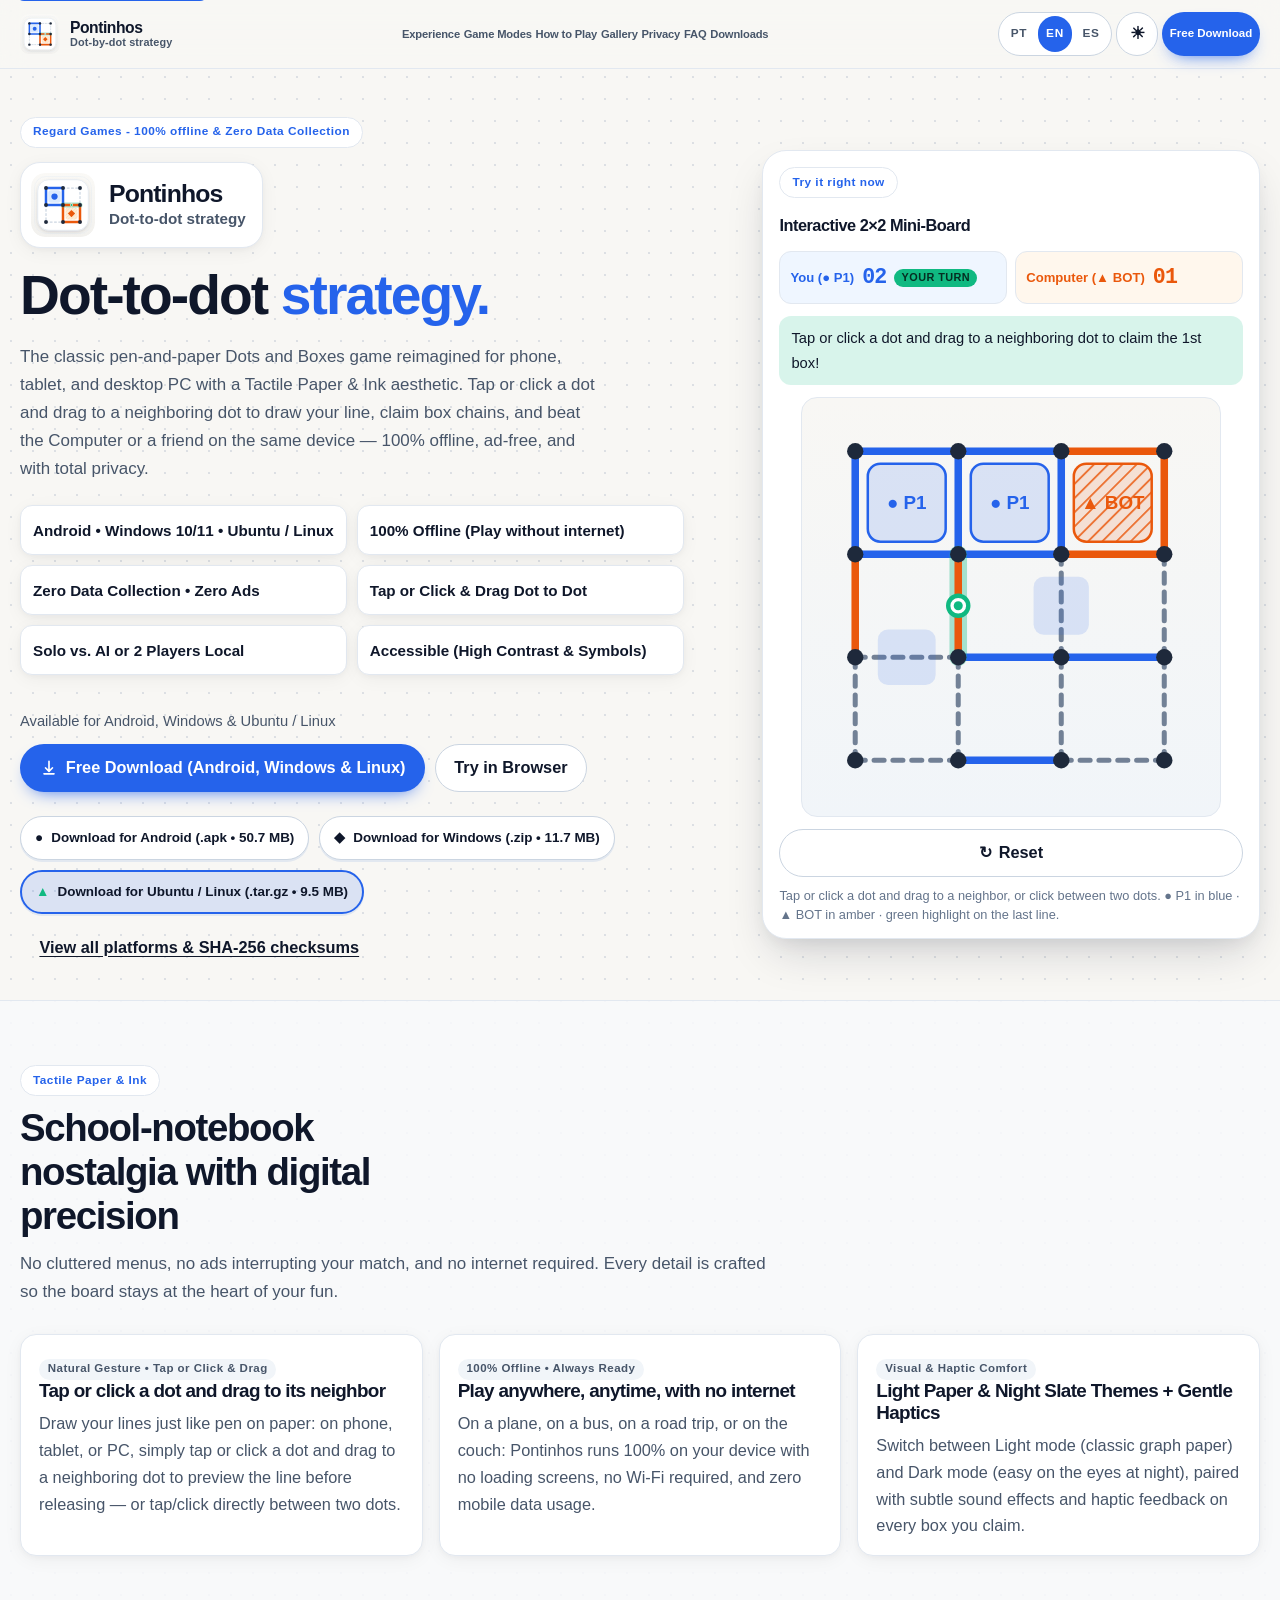
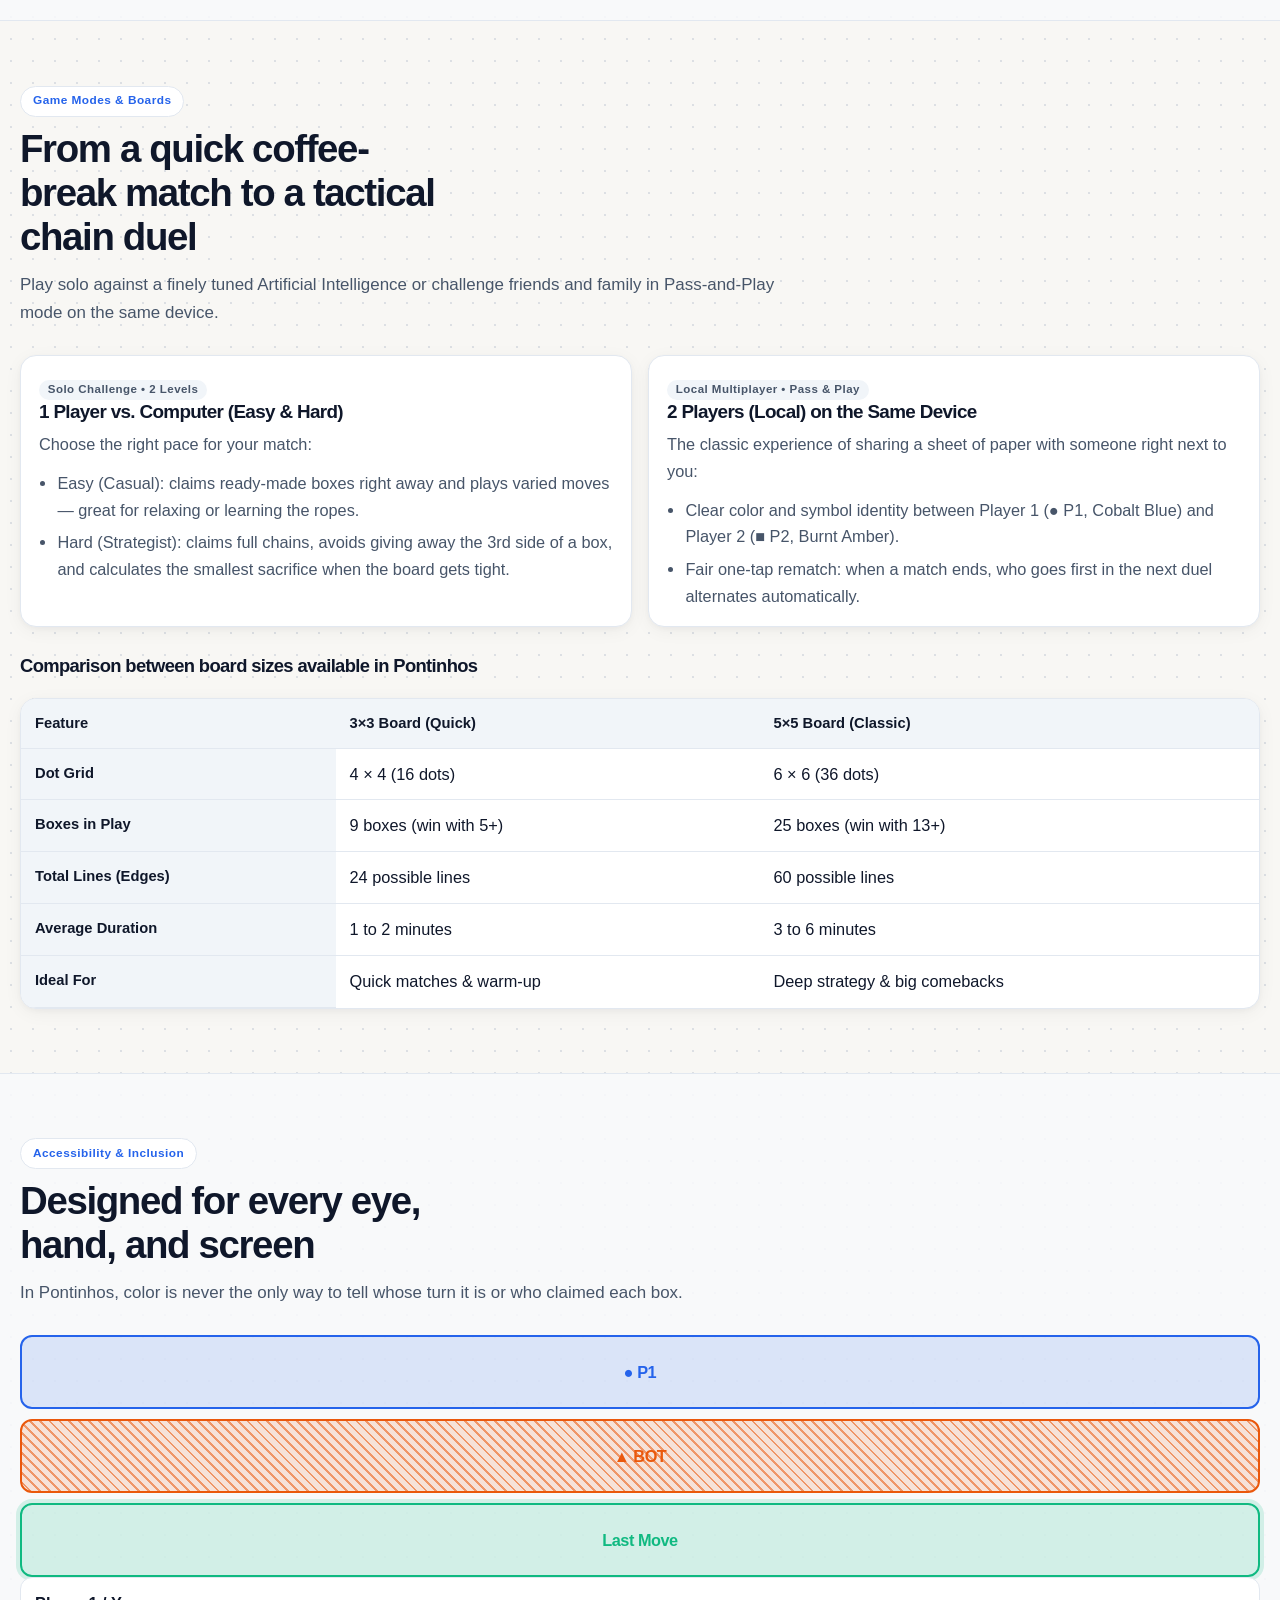
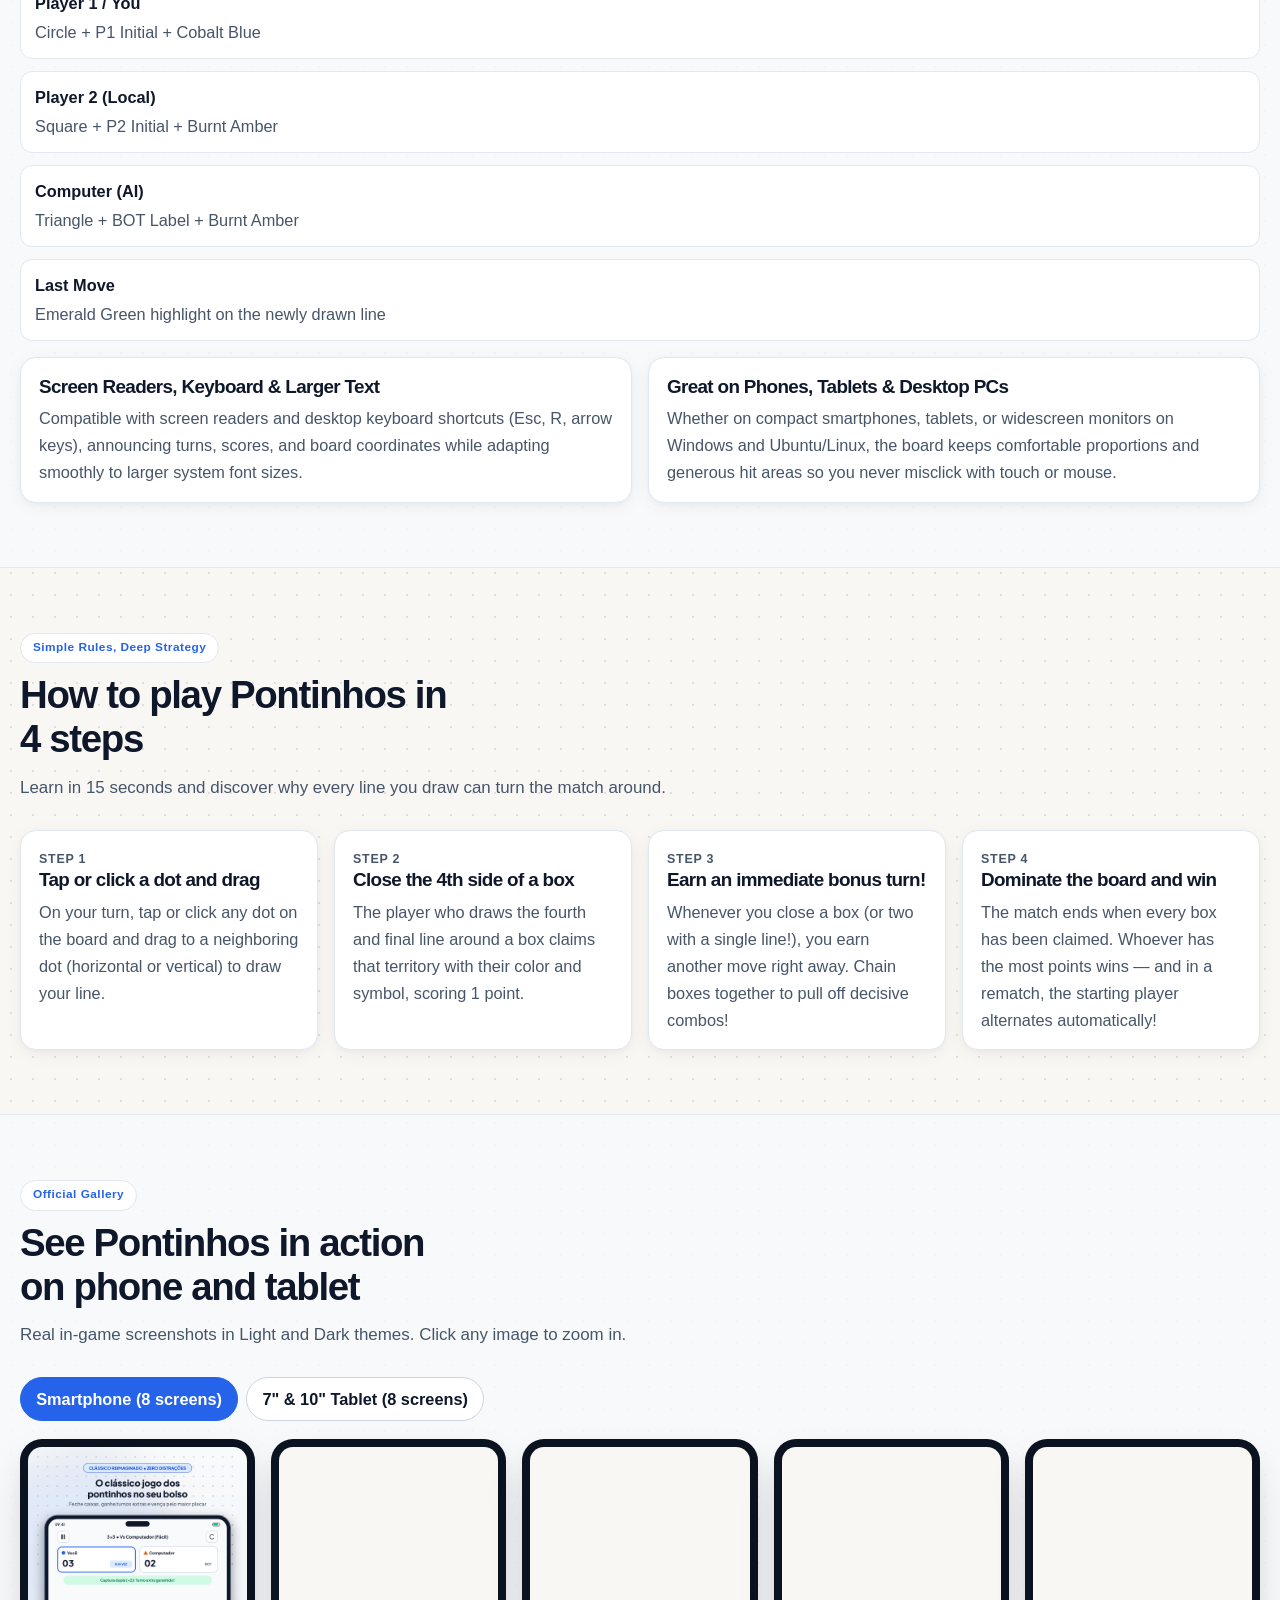
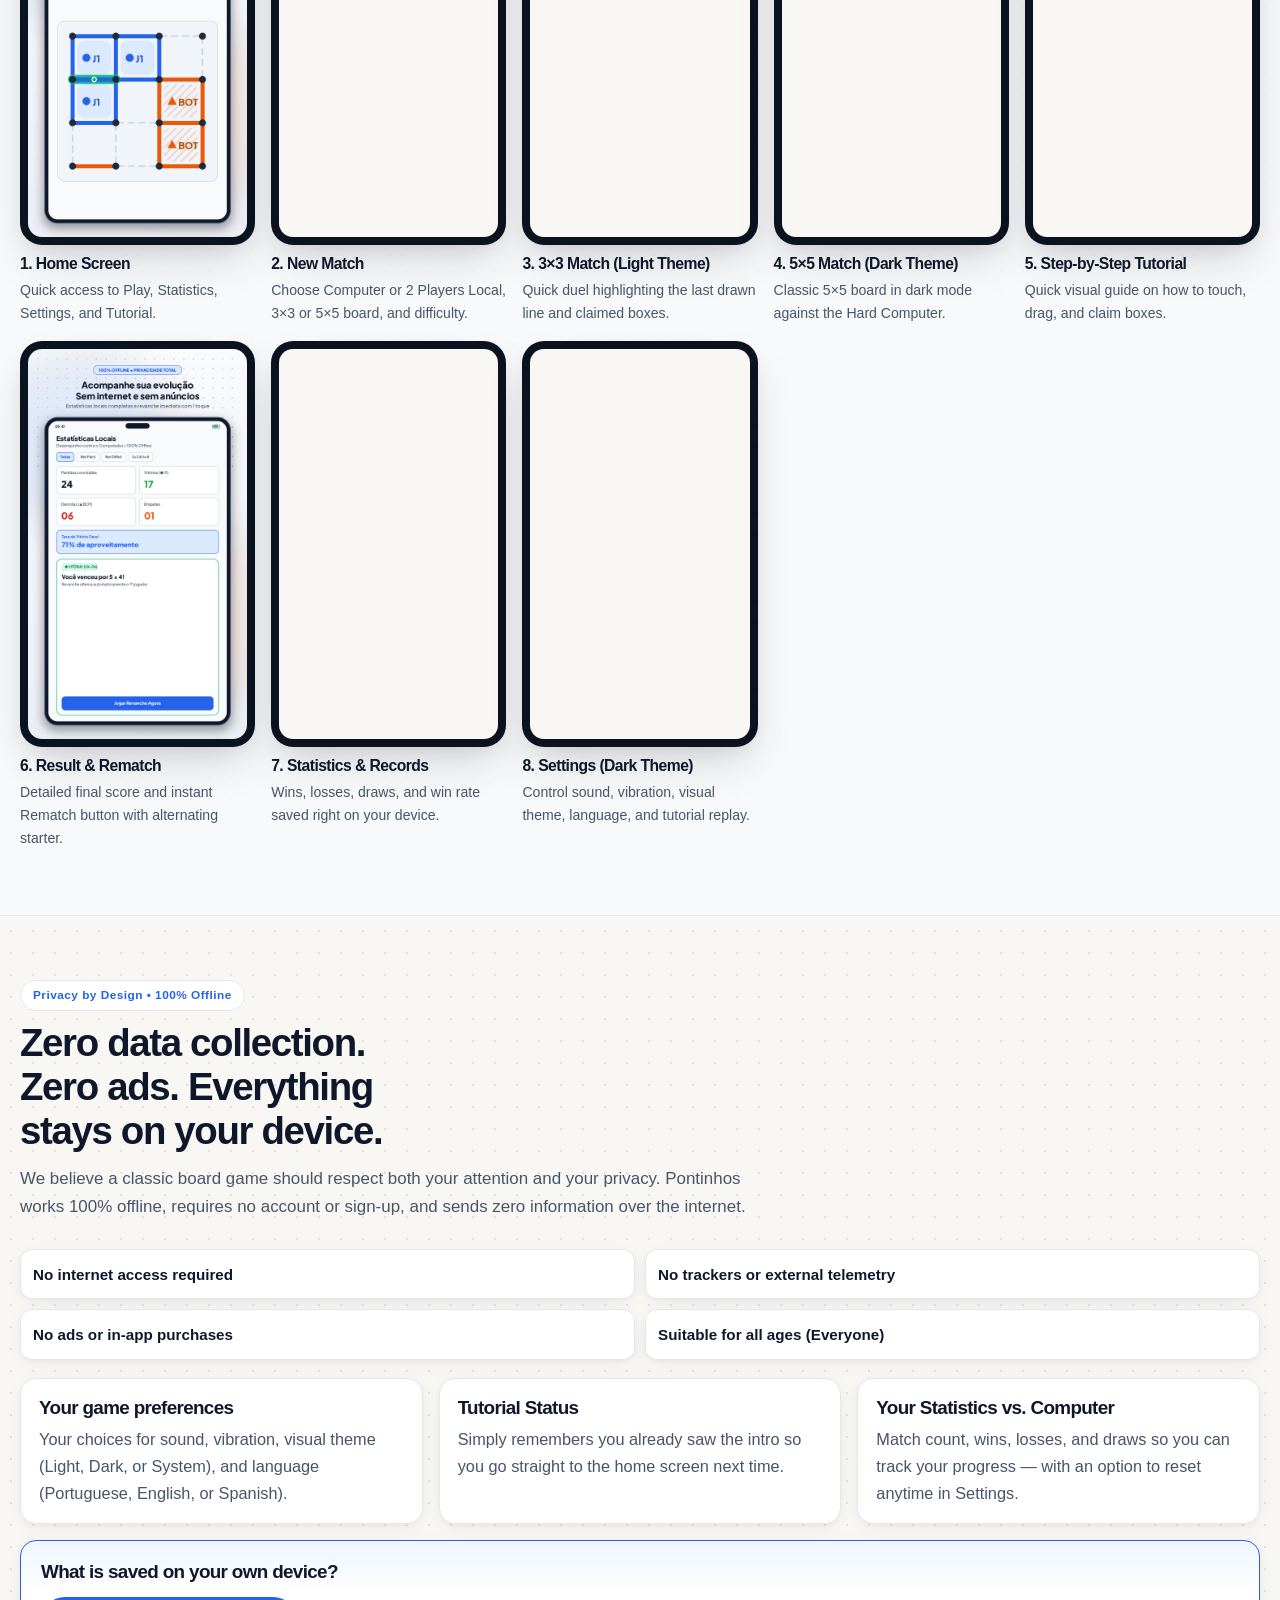
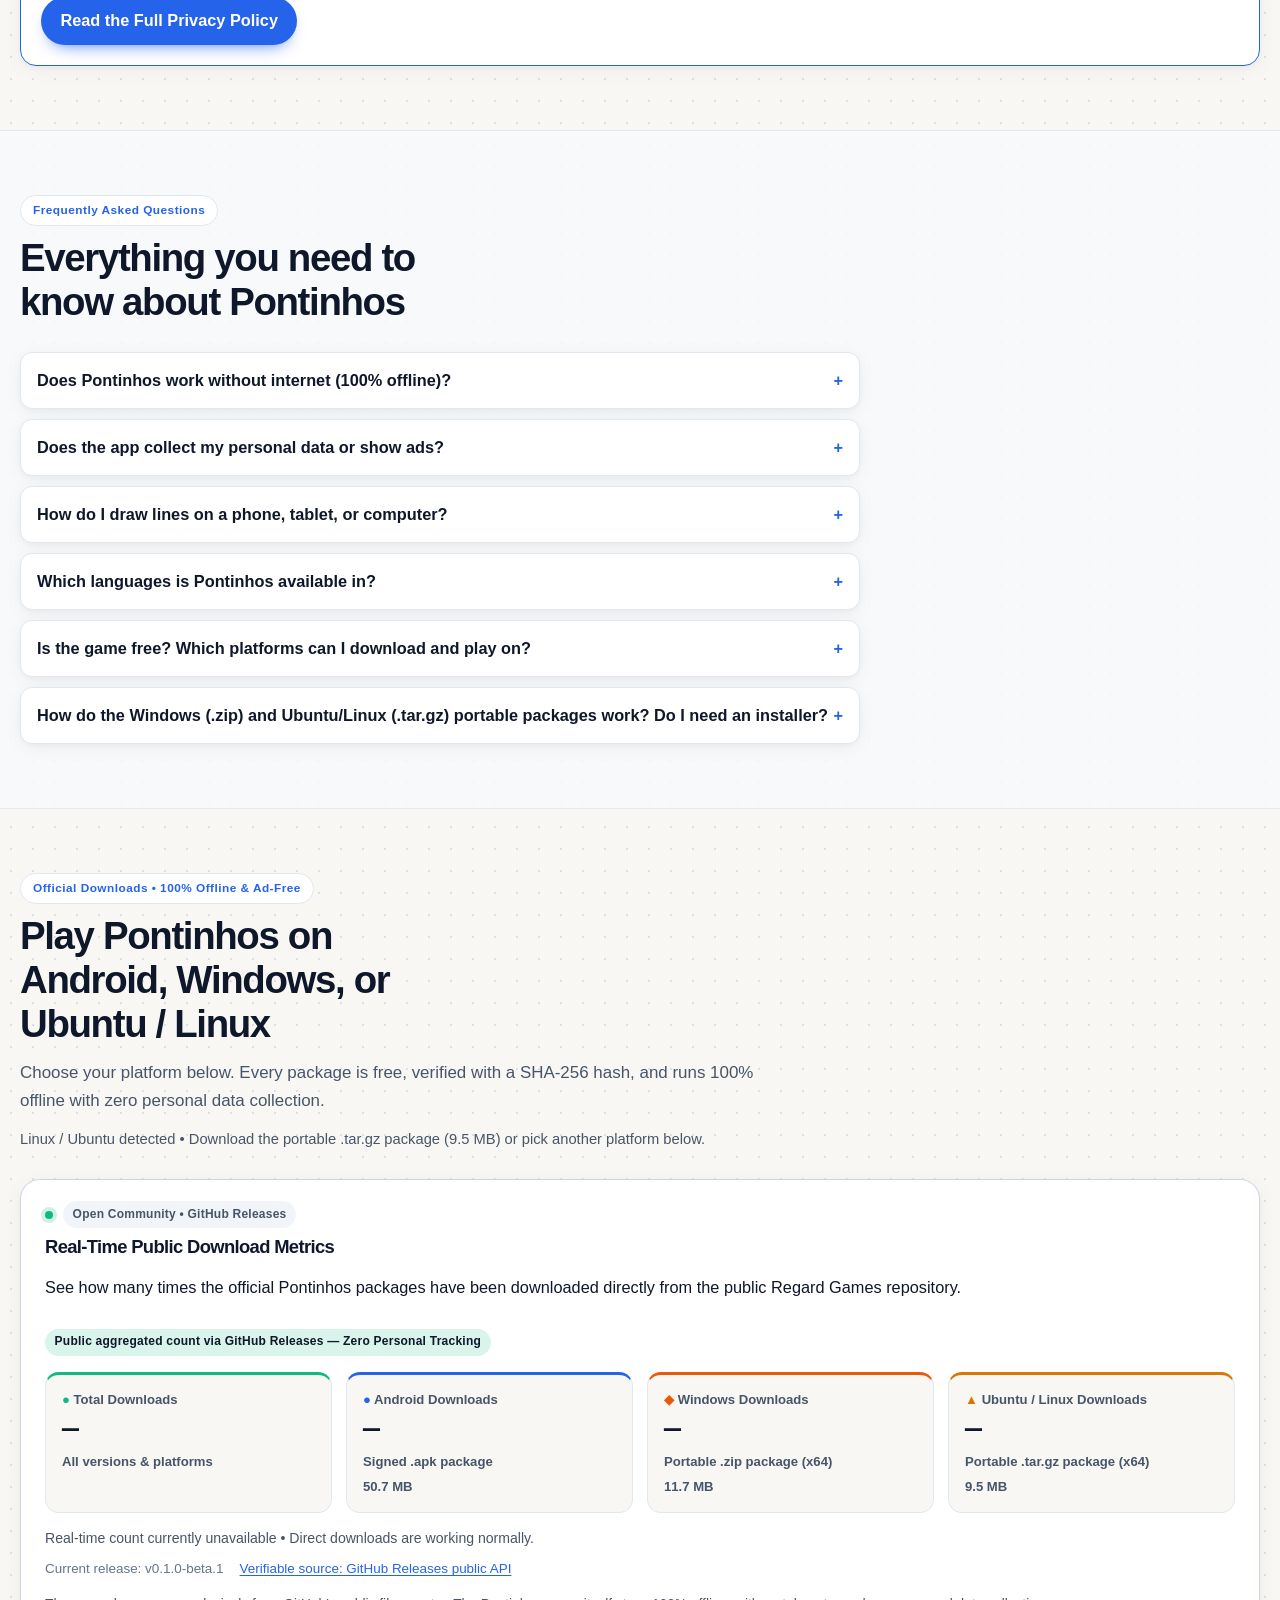
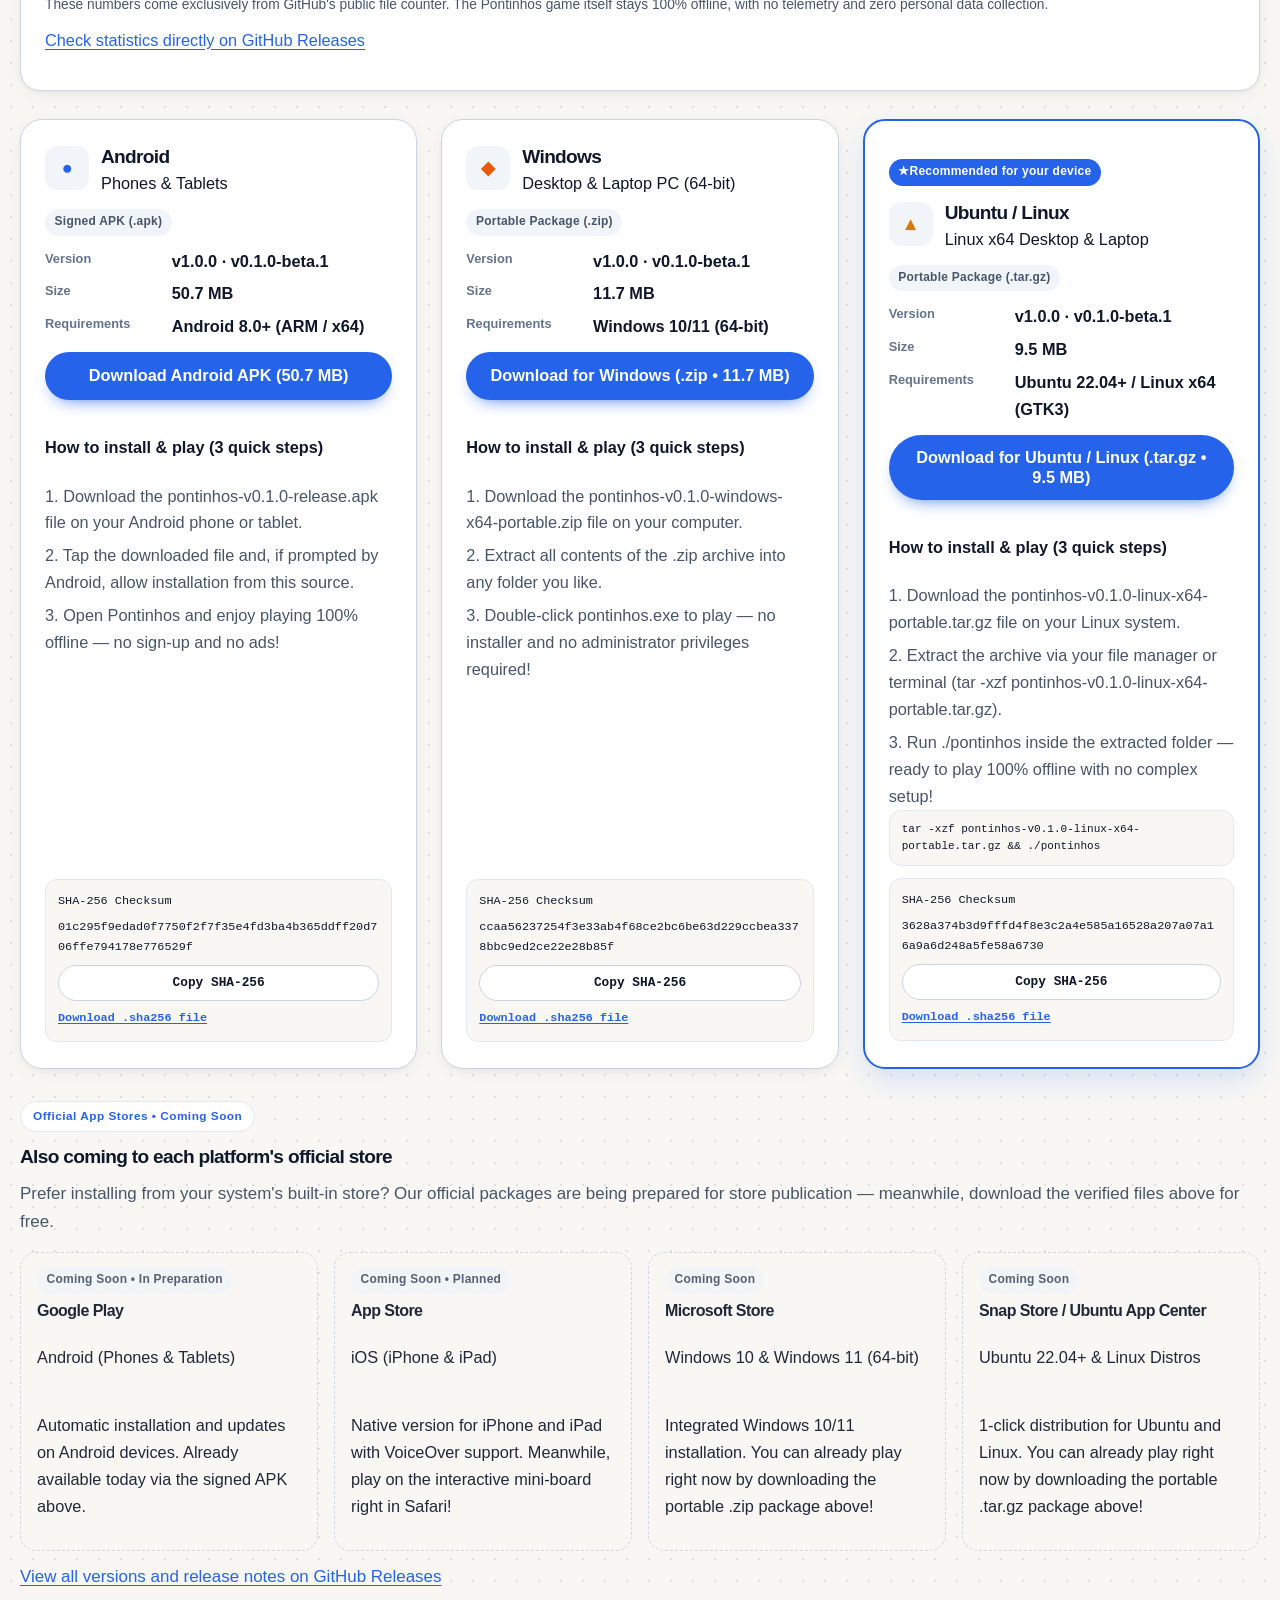
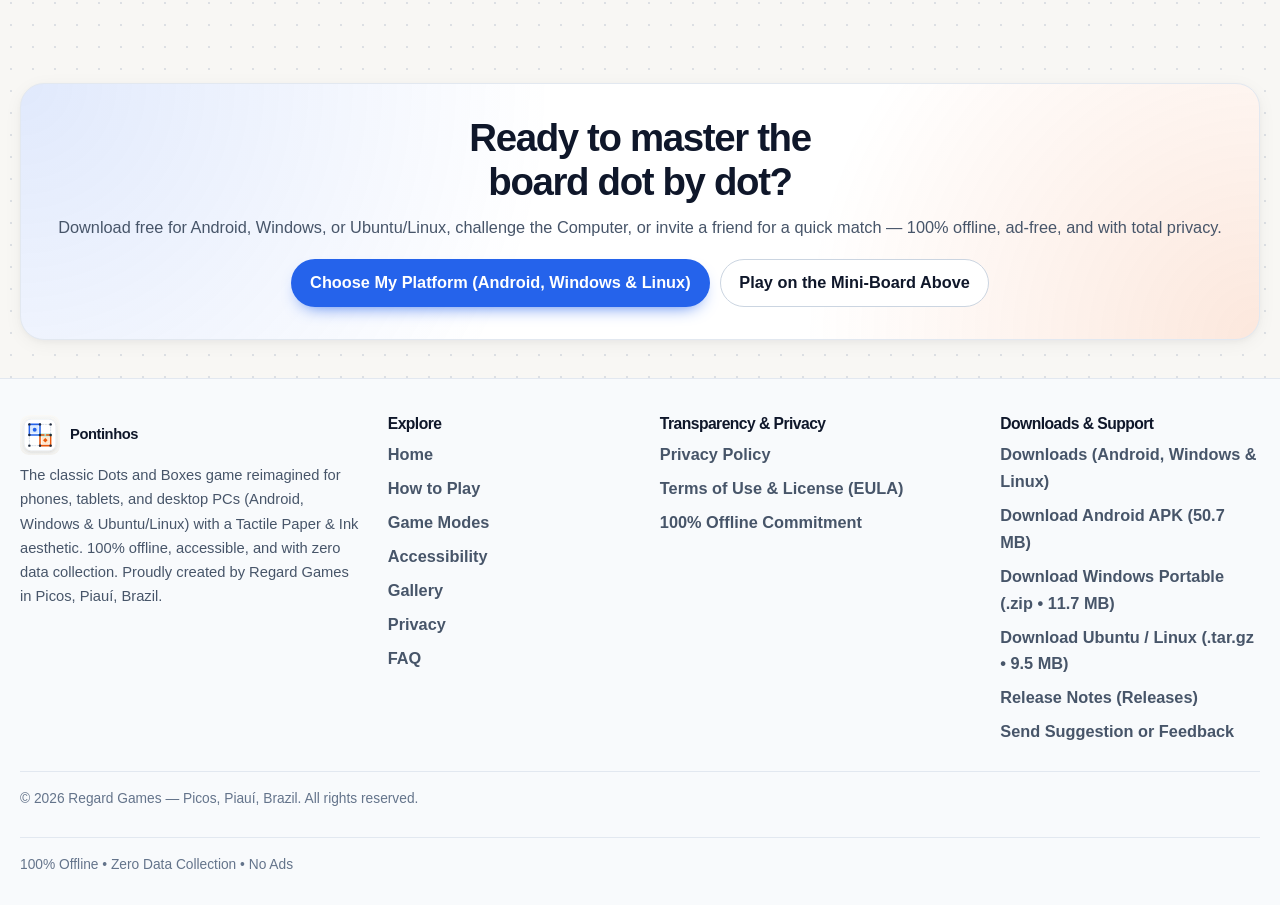
==== commit 98de7793: "Sync docs/ from main (62fb6f1)" ====
--- a/index.html
+++ b/index.html
@@ -3,8 +3,8 @@
 <head>
   <meta charset="utf-8">
   <meta name="viewport" content="width=device-width, initial-scale=1">
-  <title>Pontinhos — Estratégia ponto a ponto | 100% Offline e Privado | Regard Games</title>
-  <meta name="description" content="Jogue o clássico Jogo dos Pontinhos no celular ou tablet! Toque e arraste ponto a ponto, desafie o Computador ou jogue com amigos. 100% offline, sem anúncios e zero coleta de dados. Criado pela Regard Games em Picos, Piauí, Brasil.">
+  <title>Pontinhos — Estratégia ponto a ponto para Android, Windows e Linux | 100% Offline | Regard Games</title>
+  <meta name="description" content="Jogue o clássico Jogo dos Pontinhos no Android, Windows e Ubuntu/Linux! Toque ou clique e arraste ponto a ponto, desafie o Computador ou jogue com amigos. 100% offline, sem anúncios e zero coleta de dados. Criado pela Regard Games em Picos, Piauí, Brasil.">
   <meta name="theme-color" content="#F8F7F4" media="(prefers-color-scheme: light)">
   <meta name="theme-color" content="#0F172A" media="(prefers-color-scheme: dark)">
   <link rel="icon" type="image/svg+xml" href="store-assets/logo-mark.svg">
@@ -20,8 +20,8 @@
   <meta property="og:locale:alternate" content="en_US">
   <meta property="og:locale:alternate" content="es_ES">
   <meta property="og:site_name" content="Pontinhos — Regard Games">
-  <meta property="og:title" content="Pontinhos — Estratégia ponto a ponto (100% Offline e Privado)">
-  <meta property="og:description" content="Toque em um ponto e arraste até o vizinho para fechar quadrados! Jogue contra a IA ou com um amigo no mesmo aparelho — 100% offline, sem anúncios e zero coleta de dados.">
+  <meta property="og:title" content="Pontinhos — Estratégia ponto a ponto (Android, Windows e Ubuntu/Linux • 100% Offline)">
+  <meta property="og:description" content="Toque ou clique em um ponto e arraste até o vizinho para fechar quadrados! Baixe grátis para Android (.apk), Windows (.zip) e Ubuntu/Linux (.tar.gz) — 100% offline, sem anúncios e zero coleta de dados.">
   <meta property="og:url" content="https://regardgames.github.io/pontinhos/">
   <meta property="og:image" content="https://regardgames.github.io/pontinhos/assets/feature-graphic.png">
   <meta property="og:image:width" content="1024">
@@ -29,8 +29,8 @@
   <meta property="og:image:alt" content="Banner oficial do Pontinhos — Estratégia ponto a ponto">
 
   <meta name="twitter:card" content="summary_large_image">
-  <meta name="twitter:title" content="Pontinhos — Estratégia ponto a ponto (100% Offline e Privado)">
-  <meta name="twitter:description" content="Toque em um ponto e arraste até o vizinho para fechar quadrados! Jogue contra a IA ou com um amigo no mesmo aparelho — 100% offline, sem anúncios e zero coleta de dados.">
+  <meta name="twitter:title" content="Pontinhos — Estratégia ponto a ponto (Android, Windows e Ubuntu/Linux • 100% Offline)">
+  <meta name="twitter:description" content="Toque ou clique em um ponto e arraste até o vizinho para fechar quadrados! Baixe grátis para Android (.apk), Windows (.zip) e Ubuntu/Linux (.tar.gz) — 100% offline, sem anúncios e zero coleta de dados.">
   <meta name="twitter:image" content="https://regardgames.github.io/pontinhos/assets/feature-graphic.png">
 
   <script type="application/ld+json">
@@ -39,7 +39,7 @@
     "@type": "VideoGame",
     "name": "Pontinhos",
     "alternateName": ["Jogo dos Pontinhos", "Dots and Boxes", "Puntos y Cajas", "Timbiriche"],
-    "description": "O clássico jogo de estratégia ponto a ponto para celular e tablet. Toque em um ponto e arraste até o ponto vizinho para fechar quadrados, desafie o Computador ou jogue com um amigo no mesmo aparelho — 100% offline, sem anúncios e com zero coleta de dados.",
+    "description": "O clássico jogo de estratégia ponto a ponto para Android, Windows e Ubuntu/Linux. Toque ou clique em um ponto e arraste até o ponto vizinho para fechar quadrados, desafie o Computador ou jogue com um amigo no mesmo aparelho — 100% offline, sem anúncios e com zero coleta de dados.",
     "genre": ["Strategy", "Board Game", "Puzzle", "Casual"],
     "playMode": ["SinglePlayer", "MultiPlayer", "CoOp"],
     "numberOfPlayers": {
@@ -48,11 +48,15 @@
       "maxValue": 2
     },
     "applicationCategory": "GameApplication",
-    "operatingSystem": "Android, iOS",
+    "operatingSystem": "Android 8.0+, Windows 10/11 (x64), Ubuntu 22.04+ / Linux (x64), iOS",
     "inLanguage": ["pt-BR", "en", "es"],
-    "softwareVersion": "0.1.0",
+    "softwareVersion": "1.0.0 (v0.1.0-beta.1)",
     "url": "https://regardgames.github.io/pontinhos/",
-    "downloadUrl": "https://github.com/regardgames/pontinhos/releases/download/v0.1.0-beta.1/pontinhos-v0.1.0-release.apk",
+    "downloadUrl": [
+    "https://github.com/regardgames/pontinhos/releases/download/v0.1.0-beta.1/pontinhos-v0.1.0-release.apk",
+    "https://github.com/regardgames/pontinhos/releases/download/v0.1.0-beta.1/pontinhos-v0.1.0-windows-x64-portable.zip",
+    "https://github.com/regardgames/pontinhos/releases/download/v0.1.0-beta.1/pontinhos-v0.1.0-linux-x64-portable.tar.gz"
+  ],
     "installUrl": "https://github.com/regardgames/pontinhos/releases/tag/v0.1.0-beta.1",
     "image": "https://regardgames.github.io/pontinhos/assets/feature-graphic.png",
     "screenshot": [
@@ -114,13 +118,12 @@
         <a href="#galeria" data-i18n="nav.gallery">Galeria</a>
         <a href="#privacidade" data-i18n="nav.privacy">Privacidade</a>
         <a href="#faq" data-i18n="nav.faq">FAQ</a>
+        <a href="#download" data-i18n="nav.download">Downloads</a>
         <a
           class="btn btn-primary site-nav-cta"
-          href="https://github.com/regardgames/pontinhos/releases/download/v0.1.0-beta.1/pontinhos-v0.1.0-release.apk"
-          rel="noopener noreferrer"
-          data-download-link
+          href="#download"
           data-i18n="nav.downloadCta"
-        >Baixar APK</a>
+        >Baixar Grátis</a>
       </nav>
       <div class="header-actions">
         <div class="lang-switch" role="group" data-i18n-aria="nav.langGroupAria" aria-label="Selecionar idioma da página">
@@ -132,7 +135,7 @@
           <span class="theme-icon" aria-hidden="true">☀</span>
           <span class="theme-label" data-i18n="nav.themeLight">Claro</span>
         </button>
-        <a class="btn btn-primary btn-compact" href="https://github.com/regardgames/pontinhos/releases/download/v0.1.0-beta.1/pontinhos-v0.1.0-release.apk" data-i18n="nav.downloadCta">Baixar APK</a>
+        <a class="btn btn-primary btn-compact" href="#download" data-i18n="nav.downloadCta">Baixar Grátis</a>
       </div>
     </div>
   </header>
@@ -150,18 +153,42 @@
             </div>
           </div>
           <h1 id="hero-titulo"><span data-i18n="hero.titleLine1">Estratégia</span> <span class="hero-accent" data-i18n="hero.titleAccent">ponto a ponto.</span></h1>
-          <p class="hero-lead" data-i18n="hero.lead">O clássico Jogo dos Pontinhos de papel e caneta reinventado para celular e tablet com estética Tactile Paper &amp; Ink. Toque em um ponto e arraste até o ponto vizinho para traçar sua linha, feche quadrados em cadeia e vença o Computador ou um amigo no mesmo aparelho — 100% offline, sem anúncios e com privacidade absoluta.</p>
+          <p class="hero-lead" data-i18n="hero.lead">O clássico Jogo dos Pontinhos de papel e caneta reinventado para celular, tablet e computador com estética Tactile Paper &amp; Ink. Toque ou clique em um ponto e arraste até o ponto vizinho para traçar sua linha, feche quadrados em cadeia e vença o Computador ou um amigo no mesmo aparelho — 100% offline, sem anúncios e com privacidade absoluta.</p>
           <ul class="trust-pills" aria-label="Destaques">
+            <li><strong data-i18n="hero.badgePlatforms">Android • Windows 10/11 • Ubuntu / Linux</strong></li>
             <li><strong data-i18n="hero.badgeOffline">100% Offline (Jogue sem internet)</strong></li>
             <li><strong data-i18n="hero.badgePrivacy">Zero Coleta de Dados • Zero Anúncios</strong></li>
-            <li><strong data-i18n="hero.badgeDrag">Gesto Intuitivo: Toque e Arraste</strong></li>
+            <li><strong data-i18n="hero.badgeDrag">Toque ou Clique e Arraste Ponto a Ponto</strong></li>
             <li><strong data-i18n="hero.badgeModes">Solo vs. IA ou 2 Jogadores Local</strong></li>
             <li><strong data-i18n="hero.badgeWcag">Acessível (Alto Contraste &amp; Símbolos)</strong></li>
           </ul>
           <div class="hero-actions">
-            <a class="btn btn-primary" href="https://github.com/regardgames/pontinhos/releases/download/v0.1.0-beta.1/pontinhos-v0.1.0-release.apk" data-i18n="hero.ctaDownload">Baixar APK Android (v0.1.0-beta.1)</a>
-            <a class="btn btn-secondary" href="#tabuleiro-interativo" data-i18n="hero.ctaPlayDemo">Experimentar no Navegador</a>
-            <a class="btn btn-text" href="https://github.com/regardgames/pontinhos/releases/tag/v0.1.0-beta.1" data-i18n="hero.ctaReleaseNotes">Ver Notas da Versão</a>
+            <p class="hero-platform-banner" data-i18n="hero.platformBanner">Disponível para Android, Windows e Ubuntu / Linux</p>
+            <div class="hero-cta-row">
+              <a href="#download" class="btn btn-primary" id="hero-primary-download">
+                <svg class="btn-icon" width="20" height="20" viewBox="0 0 24 24" aria-hidden="true" fill="currentColor">
+                  <path d="M12 3a1 1 0 0 1 1 1v9.59l2.3-2.3a1 1 0 1 1 1.4 1.42l-4 4a1 1 0 0 1-1.4 0l-4-4a1 1 0 1 1 1.4-1.42L11 13.59V4a1 1 0 0 1 1-1z"/>
+                  <path d="M5 19a1 1 0 0 1 1-1h12a1 1 0 1 1 0 2H6a1 1 0 0 1-1-1z"/>
+                </svg>
+                <span data-i18n="hero.ctaDownloadSection">Baixar Grátis (Android, Windows e Linux)</span>
+              </a>
+              <a href="#tabuleiro-interativo" class="btn btn-secondary" data-i18n="hero.ctaPlayDemo">Experimentar no Navegador</a>
+            </div>
+            <div class="hero-platform-pills" role="group" data-i18n-aria="download.directGroupAria" aria-label="Downloads diretos por plataforma">
+              <a class="platform-pill" data-platform-target="android" data-direct-download="android" href="https://github.com/regardgames/pontinhos/releases/download/v0.1.0-beta.1/pontinhos-v0.1.0-release.apk">
+                <span class="platform-pill-dot" aria-hidden="true">●</span>
+                <span data-i18n="hero.ctaDownloadAndroid">Baixar para Android (.apk • 50,7 MB)</span>
+              </a>
+              <a class="platform-pill" data-platform-target="windows" data-direct-download="windows" href="https://github.com/regardgames/pontinhos/releases/download/v0.1.0-beta.1/pontinhos-v0.1.0-windows-x64-portable.zip">
+                <span class="platform-pill-dot" aria-hidden="true">◆</span>
+                <span data-i18n="hero.ctaDownloadWindows">Baixar para Windows (.zip • 11,7 MB)</span>
+              </a>
+              <a class="platform-pill" data-platform-target="linux" data-direct-download="linux" href="https://github.com/regardgames/pontinhos/releases/download/v0.1.0-beta.1/pontinhos-v0.1.0-linux-x64-portable.tar.gz">
+                <span class="platform-pill-dot" aria-hidden="true">▲</span>
+                <span data-i18n="hero.ctaDownloadLinux">Baixar para Ubuntu / Linux (.tar.gz • 9,5 MB)</span>
+              </a>
+            </div>
+            <a class="btn btn-text" href="#download" data-i18n="hero.ctaAllPlatforms">Ver todas as plataformas e checksums SHA-256</a>
           </div>
         </div>
 
@@ -180,11 +207,11 @@
               <span class="turn-badge" id="turn-bot" data-i18n="demo.badgeBot" hidden>VEZ DO BOT</span>
             </div>
           </div>
-          <p class="board-status" id="board-status" role="status" aria-live="polite" data-i18n="demo.msgInitial">Toque em um ponto e arraste até o ponto vizinho para fechar a 1ª caixa!</p>
-          <p class="visually-hidden" id="board-help" data-i18n="demo.help">Use Tab para chegar a uma linha tracejada e Enter ou Espaço para jogar. Você também pode tocar em um ponto e arrastar até o ponto vizinho.</p>
+          <p class="board-status" id="board-status" role="status" aria-live="polite" data-i18n="demo.msgInitial">Toque ou clique em um ponto e arraste até o ponto vizinho para fechar o 1º quadrado!</p>
+          <p class="visually-hidden" id="board-help" data-i18n="demo.help">Use Tab para navegar até uma linha tracejada e pressione Enter ou Espaço para jogar. Você também pode tocar ou clicar em um ponto e arrastar até o ponto vizinho.</p>
           <div class="board-surface" id="board-mount"></div>
           <button type="button" class="btn btn-secondary board-reset" id="reset-board" data-i18n-aria="demo.resetAria" aria-label="Reiniciar demonstração do mini-tabuleiro"><span aria-hidden="true">↻ </span><span data-i18n="demo.resetBtn">Reiniciar</span></button>
-          <p class="board-legend" data-i18n="demo.legend">Toque em um ponto e arraste até o vizinho, ou toque entre dois pontos. ● J1 em azul · ▲ BOT em âmbar · destaque verde na última linha.</p>
+          <p class="board-legend" data-i18n="demo.legend">Toque ou clique em um ponto e arraste até o vizinho (ou clique entre dois pontos). ● J1 em azul · ▲ BOT em âmbar · destaque verde na última linha.</p>
         </div>
       </div>
     </section>
@@ -198,9 +225,9 @@
         </div>
         <div class="cards-3">
           <article class="card">
-            <p class="seal" data-i18n="exp.card1Badge">Gesto Natural • Toque e Arraste</p>
-            <h3 data-i18n="exp.card1Title">Toque em um ponto e arraste até o vizinho</h3>
-            <p data-i18n="exp.card1Body">Desenhe suas linhas como se estivesse com a caneta no papel: basta tocar em um ponto e deslizar o dedo até o ponto vizinho para visualizar o traço antes de soltar — ou tocar direto entre dois pontos.</p>
+            <p class="seal" data-i18n="exp.card1Badge">Gesto Natural • Toque ou Clique e Arraste</p>
+            <h3 data-i18n="exp.card1Title">Toque ou clique em um ponto e arraste até o vizinho</h3>
+            <p data-i18n="exp.card1Body">Desenhe suas linhas como se estivesse com a caneta no papel: no celular, tablet ou PC, basta tocar ou clicar em um ponto e arrastar até o ponto vizinho para ver o traço antes de soltar — ou tocar/clicar diretamente entre dois pontos.</p>
           </article>
           <article class="card">
             <p class="seal" data-i18n="exp.card2Badge">100% Offline • Sempre Pronto</p>
@@ -307,12 +334,12 @@
         </ul>
         <div class="cards-2" style="margin-top:16px">
           <article class="card">
-            <h3 data-i18n="a11y.card1Title">Leitores de Tela e Fontes Ampliadas</h3>
-            <p data-i18n="a11y.card1Body">Compatível com TalkBack (Android) e VoiceOver (iOS), anunciando turnos, placares e coordenadas do tabuleiro, além de se adaptar perfeitamente a fontes ampliadas do sistema.</p>
-          </article>
-          <article class="card">
-            <h3 data-i18n="a11y.card2Title">Perfeito no Celular e no Tablet</h3>
-            <p data-i18n="a11y.card2Body">Seja em smartphones compactos ou em tablets grandes e iPad, o tabuleiro mantém proporções confortáveis e áreas de toque generosas para jogar sem cliques acidentais.</p>
+            <h3 data-i18n="a11y.card1Title">Leitores de Tela, Teclado e Texto Ampliado</h3>
+            <p data-i18n="a11y.card1Body">Compatível com leitores de tela e atalhos de teclado no desktop (Esc, R, setas), anunciando turnos, placar e coordenadas do tabuleiro, além de se adaptar perfeitamente a fontes ampliadas do sistema.</p>
+          </article>
+          <article class="card">
+            <h3 data-i18n="a11y.card2Title">Perfeito no Celular, Tablet e Computador</h3>
+            <p data-i18n="a11y.card2Body">Seja em smartphones compactos, tablets ou monitores widescreen no Windows e Ubuntu/Linux, o tabuleiro mantém proporções confortáveis e áreas generosas para jogar no toque ou no mouse sem cliques acidentais.</p>
           </article>
         </div>
       </div>
@@ -328,8 +355,8 @@
         <div class="steps-4">
           <article class="card">
             <p class="step-index" data-i18n="how.step1Num">Passo 1</p>
-            <h3 data-i18n="how.step1Title">Toque em um ponto e arraste</h3>
-            <p data-i18n="how.step1Body">Na sua vez, toque em qualquer ponto do tabuleiro e arraste o dedo até um ponto vizinho (horizontal ou vertical) para traçar sua linha.</p>
+            <h3 data-i18n="how.step1Title">Toque ou clique em um ponto e arraste</h3>
+            <p data-i18n="how.step1Body">Na sua vez, toque ou clique em qualquer ponto do tabuleiro e arraste até um ponto vizinho (horizontal ou vertical) para traçar sua linha.</p>
           </article>
           <article class="card">
             <p class="step-index" data-i18n="how.step2Num">Passo 2</p>
@@ -440,18 +467,221 @@
             <p data-i18n="faq.a2">Não. Temos compromisso de Zero Coleta de Dados e Zero Anúncios. O jogo não pede cadastro, não acessa sua localização, contatos ou câmera, e não compartilha nada com terceiros. Suas estatísticas e preferências ficam guardadas somente no seu próprio aparelho.</p>
           </details>
           <details>
-            <summary data-i18n="faq.q3">Como funciona o gesto de tocar e arrastar para desenhar linhas?</summary>
-            <p data-i18n="faq.a3">É super intuitivo: basta tocar em um ponto do tabuleiro e arrastar o dedo até um ponto vizinho (na horizontal ou vertical). O jogo mostra uma prévia da linha enquanto você desliza e confirma a jogada ao soltar o dedo. Se preferir, você também pode tocar diretamente no espaço entre dois pontos.</p>
+            <summary data-i18n="faq.q3">Como funciona para desenhar linhas no celular, tablet ou computador?</summary>
+            <p data-i18n="faq.a3">É super intuitivo tanto no toque quanto no mouse: basta tocar ou clicar em um ponto do tabuleiro e arrastar até um ponto vizinho (na horizontal ou vertical). O jogo mostra uma prévia da linha enquanto você desliza e confirma a jogada ao soltar. Se preferir, você também pode tocar ou clicar diretamente no espaço entre dois pontos.</p>
           </details>
           <details>
             <summary data-i18n="faq.q4">Em quais idiomas o Pontinhos está disponível?</summary>
             <p data-i18n="faq.a4">O aplicativo e o site oficial estão totalmente disponíveis em três idiomas: Português (Brasil), Inglês (English) e Espanhol (Español). Você pode trocar o idioma a qualquer momento nas Configurações do jogo ou no topo desta página.</p>
           </details>
           <details>
-            <summary data-i18n="faq.q5">O jogo é gratuito? Em quais aparelhos posso jogar?</summary>
-            <p data-i18n="faq.a5">Sim, o Pontinhos é gratuito e livre de propagandas ou cobranças. Ele foi desenhado para celulares e tablets Android e iOS, e você já pode baixar o instalador oficial (APK) para Android gratuitamente nesta página.</p>
+            <summary data-i18n="faq.q5">O jogo é gratuito? Em quais plataformas posso baixar e jogar?</summary>
+            <p data-i18n="faq.a5">Sim! O Pontinhos é 100% gratuito, livre de anúncios e sem cobranças. Você pode baixar gratuitamente nesta página os pacotes oficiais para Android (.apk assinado, 50,7 MB), Windows 10/11 64-bit (.zip portátil, 11,7 MB) e Ubuntu / Linux 64-bit (.tar.gz portátil, 9,5 MB), ou jogar a demonstração direto no navegador.</p>
           </details>
-        </div>
+          <details>
+            <summary data-i18n="faq.q6">Como funcionam os pacotes portáteis de Windows (.zip) e Ubuntu/Linux (.tar.gz)? Preciso de instalador?</summary>
+            <p data-i18n="faq.a6">Não precisa de instalador nem de permissão de administrador! No Windows 10/11, basta extrair o arquivo .zip em qualquer pasta e abrir pontinhos.exe. No Ubuntu 22.04+ / Linux x64, basta extrair o arquivo .tar.gz e executar ./pontinhos. Todos os downloads contam com código SHA-256 público para verificação de segurança.</p>
+          </details>
+        </div>
+      </div>
+    </section>
+
+    <section id="download" class="band" aria-labelledby="download-title">
+      <div class="container">
+        <div class="section-heading">
+          <p class="eyebrow" data-i18n="download.kicker">Downloads Oficiais • 100% Offline &amp; Sem Anúncios</p>
+          <h2 id="download-title" data-i18n="download.title">Jogue Pontinhos no Android, Windows ou Ubuntu / Linux</h2>
+          <p class="section-lead" data-i18n="download.subtitle">Escolha sua plataforma abaixo. Todos os pacotes são gratuitos, verificados com hash SHA-256 e funcionam 100% offline sem coletar nenhum dado pessoal.</p>
+          <p class="os-detect-banner" id="os-detect-banner" aria-live="polite" data-i18n="osDetect.detectedGeneric">Escolha sua plataforma: pacotes oficiais 100% offline para Android, Windows e Ubuntu / Linux.</p>
+        </div>
+
+        <div class="download-metrics-panel is-loading" id="download-metrics" role="region" data-i18n-aria="metrics.panelAria" aria-label="Painel de métricas públicas de downloads do Pontinhos via GitHub Releases">
+          <div class="metrics-bar-header">
+            <div>
+              <span class="metrics-live-indicator">
+                <span class="metrics-pulse-dot" aria-hidden="true"></span>
+                <span class="metrics-kicker" data-i18n="metrics.kicker">Comunidade Aberta • GitHub Releases</span>
+              </span>
+              <h3 class="metrics-title" data-i18n="metrics.title">Métricas Públicas de Download em Tempo Real</h3>
+              <p class="metrics-subtitle" data-i18n="metrics.subtitle">Acompanhe quantas vezes os pacotes oficiais do Pontinhos foram baixados diretamente pelo repositório público da Regard Games.</p>
+            </div>
+            <span class="privacy-seal-badge" data-i18n="metrics.privacySealBadge">Contagem pública agregada via GitHub Releases — Zero Rastreamento Pessoal</span>
+          </div>
+          <div class="metrics-counters-grid">
+            <article class="metric-counter-card metric-total">
+              <span class="metric-label"><span class="metric-symbol" aria-hidden="true">●</span> <span data-i18n="metrics.totalLabel">Total de Downloads</span></span>
+              <strong class="metric-value" id="metric-total-count" data-metric="total" aria-live="polite">—</strong>
+              <span class="metric-sub" data-i18n="metrics.totalSub">Todas as versões e plataformas</span>
+            </article>
+            <article class="metric-counter-card metric-android">
+              <span class="metric-label"><span class="metric-symbol" aria-hidden="true">●</span> <span data-i18n="metrics.androidLabel">Downloads Android</span></span>
+              <strong class="metric-value" id="metric-android-count" data-metric="android" aria-live="polite">—</strong>
+              <span class="metric-sub" data-i18n="metrics.androidSub">Pacote .apk assinado</span>
+              <span class="metric-size" data-i18n="download.android.size">50,7 MB</span>
+            </article>
+            <article class="metric-counter-card metric-windows">
+              <span class="metric-label"><span class="metric-symbol" aria-hidden="true">◆</span> <span data-i18n="metrics.windowsLabel">Downloads Windows</span></span>
+              <strong class="metric-value" id="metric-windows-count" data-metric="windows" aria-live="polite">—</strong>
+              <span class="metric-sub" data-i18n="metrics.windowsSub">Pacote portátil .zip (x64)</span>
+              <span class="metric-size" data-i18n="download.windows.size">11,7 MB</span>
+            </article>
+            <article class="metric-counter-card metric-linux">
+              <span class="metric-label"><span class="metric-symbol" aria-hidden="true">▲</span> <span data-i18n="metrics.linuxLabel">Downloads Ubuntu / Linux</span></span>
+              <strong class="metric-value" id="metric-linux-count" data-metric="linux" aria-live="polite">—</strong>
+              <span class="metric-sub" data-i18n="metrics.linuxSub">Pacote portátil .tar.gz (x64)</span>
+              <span class="metric-size" data-i18n="download.linux.size">9,5 MB</span>
+            </article>
+          </div>
+          <div class="metrics-footer">
+            <p class="metrics-status" id="metrics-status-text" aria-live="polite" data-i18n="metrics.statusLoading">Consultando GitHub Releases...</p>
+            <p class="metrics-source-row">
+              <span><span data-i18n="metrics.latestReleaseLabel">Versão atual:</span> v0.1.0-beta.1</span>
+              <a href="https://github.com/regardgames/pontinhos/releases/tag/v0.1.0-beta.1" data-i18n="metrics.sourceLinkText">Fonte verificável: API pública do GitHub Releases</a>
+            </p>
+            <p class="metrics-privacy-note" data-i18n="metrics.privacySealDetail">Estes números vêm exclusivamente do contador público de arquivos do GitHub. O jogo Pontinhos permanece 100% offline, sem telemetria e sem coletar nenhum dado pessoal.</p>
+            <p class="metrics-fallback" id="metrics-fallback" hidden>
+              <a href="https://github.com/regardgames/pontinhos/releases" data-i18n="metrics.fallbackLinkText">Conferir estatísticas diretamente no GitHub Releases</a>
+            </p>
+          </div>
+        </div>
+
+        <div class="download-platforms-grid">
+          <article class="platform-download-card" data-platform="android" id="download-card-android">
+            <p class="os-recommended-pill" data-i18n="osDetect.recommendedBadge">Recomendado para seu dispositivo</p>
+            <div class="platform-card-top">
+              <span class="platform-mark" aria-hidden="true">●</span>
+              <div>
+                <h3 data-i18n="download.android.title">Android</h3>
+                <p data-i18n="download.android.subtitle">Celulares e Tablets</p>
+              </div>
+            </div>
+            <span class="card-badge" data-i18n="download.android.format">APK Assinado (.apk)</span>
+            <dl class="download-specs">
+              <div><dt data-i18n="download.versionLabel">Versão</dt><dd><span data-i18n="download.android.versionBadge">v1.0.0</span> · <span data-i18n="download.android.releaseTag">v0.1.0-beta.1</span></dd></div>
+              <div><dt data-i18n="download.sizeLabel">Tamanho</dt><dd data-i18n="download.android.size">50,7 MB</dd></div>
+              <div><dt data-i18n="download.reqLabel">Requisitos</dt><dd data-i18n="download.android.req">Android 8.0+ (ARM / x64)</dd></div>
+            </dl>
+            <a class="btn btn-primary" data-direct-download="android" href="https://github.com/regardgames/pontinhos/releases/download/v0.1.0-beta.1/pontinhos-v0.1.0-release.apk" data-i18n="download.android.btnText" data-i18n-aria="download.android.btnAria" aria-label="Baixar pacote APK assinado do Pontinhos para Android (50,7 megabytes)">Baixar APK Android (50,7 MB)</a>
+            <div>
+              <h4 data-i18n="download.quickInstallTitle">Como instalar e jogar (3 passos rápidos)</h4>
+              <ol class="install-steps">
+                <li data-i18n="download.android.step1">1. Baixe o arquivo pontinhos-v0.1.0-release.apk no seu celular ou tablet Android.</li>
+                <li data-i18n="download.android.step2">2. Toque no arquivo baixado e, se o Android solicitar, autorize a instalação desta fonte.</li>
+                <li data-i18n="download.android.step3">3. Abra o Pontinhos e divirta-se 100% offline — sem cadastro e sem anúncios!</li>
+              </ol>
+            </div>
+            <div class="checksum-box">
+              <span data-i18n="download.sha256Label">Checksum SHA-256</span>
+              <code>01c295f9edad0f7750f2f7f35e4fd3ba4b365ddff20d706ffe794178e776529f</code>
+              <div class="checksum-actions">
+                <button type="button" class="btn btn-secondary checksum-copy" data-copy-hash="01c295f9edad0f7750f2f7f35e4fd3ba4b365ddff20d706ffe794178e776529f" data-i18n="download.sha256CopyBtn" data-i18n-aria="download.android.sha256Aria" aria-label="Copiar hash SHA-256 do APK de Android">Copiar SHA-256</button>
+                <a class="checksum-link" href="https://github.com/regardgames/pontinhos/releases/download/v0.1.0-beta.1/pontinhos-v0.1.0-release.apk.sha256" data-i18n="download.sha256FileLink">Baixar arquivo .sha256</a>
+              </div>
+            </div>
+          </article>
+
+          <article class="platform-download-card" data-platform="windows" id="download-card-windows">
+            <p class="os-recommended-pill" data-i18n="osDetect.recommendedBadge">Recomendado para seu dispositivo</p>
+            <div class="platform-card-top">
+              <span class="platform-mark" aria-hidden="true">◆</span>
+              <div>
+                <h3 data-i18n="download.windows.title">Windows</h3>
+                <p data-i18n="download.windows.subtitle">PC e Notebook (64-bit)</p>
+              </div>
+            </div>
+            <span class="card-badge" data-i18n="download.windows.format">Pacote Portátil (.zip)</span>
+            <dl class="download-specs">
+              <div><dt data-i18n="download.versionLabel">Versão</dt><dd><span data-i18n="download.windows.versionBadge">v1.0.0</span> · <span data-i18n="download.windows.releaseTag">v0.1.0-beta.1</span></dd></div>
+              <div><dt data-i18n="download.sizeLabel">Tamanho</dt><dd data-i18n="download.windows.size">11,7 MB</dd></div>
+              <div><dt data-i18n="download.reqLabel">Requisitos</dt><dd data-i18n="download.windows.req">Windows 10/11 (64-bit)</dd></div>
+            </dl>
+            <a class="btn btn-primary" data-direct-download="windows" href="https://github.com/regardgames/pontinhos/releases/download/v0.1.0-beta.1/pontinhos-v0.1.0-windows-x64-portable.zip" data-i18n="download.windows.btnText" data-i18n-aria="download.windows.btnAria" aria-label="Baixar pacote portátil ZIP do Pontinhos para Windows 10 e 11 de 64 bits (11,7 megabytes)">Baixar para Windows (.zip • 11,7 MB)</a>
+            <div>
+              <h4 data-i18n="download.quickInstallTitle">Como instalar e jogar (3 passos rápidos)</h4>
+              <ol class="install-steps">
+                <li data-i18n="download.windows.step1">1. Baixe o arquivo pontinhos-v0.1.0-windows-x64-portable.zip no seu computador.</li>
+                <li data-i18n="download.windows.step2">2. Extraia todo o conteúdo do arquivo .zip em qualquer pasta de sua preferência.</li>
+                <li data-i18n="download.windows.step3">3. Dê dois cliques em pontinhos.exe para jogar — sem instalador e sem precisar de permissão de administrador!</li>
+              </ol>
+            </div>
+            <div class="checksum-box">
+              <span data-i18n="download.sha256Label">Checksum SHA-256</span>
+              <code>ccaa56237254f3e33ab4f68ce2bc6be63d229ccbea3378bbc9ed2ce22e28b85f</code>
+              <div class="checksum-actions">
+                <button type="button" class="btn btn-secondary checksum-copy" data-copy-hash="ccaa56237254f3e33ab4f68ce2bc6be63d229ccbea3378bbc9ed2ce22e28b85f" data-i18n="download.sha256CopyBtn" data-i18n-aria="download.windows.sha256Aria" aria-label="Copiar hash SHA-256 do pacote portátil de Windows">Copiar SHA-256</button>
+                <a class="checksum-link" href="https://github.com/regardgames/pontinhos/releases/download/v0.1.0-beta.1/pontinhos-v0.1.0-windows-x64-portable.zip.sha256" data-i18n="download.sha256FileLink">Baixar arquivo .sha256</a>
+              </div>
+            </div>
+          </article>
+
+          <article class="platform-download-card" data-platform="linux" id="download-card-linux">
+            <p class="os-recommended-pill" data-i18n="osDetect.recommendedBadge">Recomendado para seu dispositivo</p>
+            <div class="platform-card-top">
+              <span class="platform-mark" aria-hidden="true">▲</span>
+              <div>
+                <h3 data-i18n="download.linux.title">Ubuntu / Linux</h3>
+                <p data-i18n="download.linux.subtitle">PC e Notebook Linux x64</p>
+              </div>
+            </div>
+            <span class="card-badge" data-i18n="download.linux.format">Pacote Portátil (.tar.gz)</span>
+            <dl class="download-specs">
+              <div><dt data-i18n="download.versionLabel">Versão</dt><dd><span data-i18n="download.linux.versionBadge">v1.0.0</span> · <span data-i18n="download.linux.releaseTag">v0.1.0-beta.1</span></dd></div>
+              <div><dt data-i18n="download.sizeLabel">Tamanho</dt><dd data-i18n="download.linux.size">9,5 MB</dd></div>
+              <div><dt data-i18n="download.reqLabel">Requisitos</dt><dd data-i18n="download.linux.req">Ubuntu 22.04+ / Linux x64 (GTK3)</dd></div>
+            </dl>
+            <a class="btn btn-primary" data-direct-download="linux" href="https://github.com/regardgames/pontinhos/releases/download/v0.1.0-beta.1/pontinhos-v0.1.0-linux-x64-portable.tar.gz" data-i18n="download.linux.btnText" data-i18n-aria="download.linux.btnAria" aria-label="Baixar pacote portátil TAR.GZ do Pontinhos para Ubuntu e Linux de 64 bits (9,5 megabytes)">Baixar para Ubuntu / Linux (.tar.gz • 9,5 MB)</a>
+            <div>
+              <h4 data-i18n="download.quickInstallTitle">Como instalar e jogar (3 passos rápidos)</h4>
+              <ol class="install-steps">
+                <li data-i18n="download.linux.step1">1. Baixe o arquivo pontinhos-v0.1.0-linux-x64-portable.tar.gz no seu sistema Linux.</li>
+                <li data-i18n="download.linux.step2">2. Extraia o pacote pelo gerenciador de arquivos ou terminal (tar -xzf pontinhos-v0.1.0-linux-x64-portable.tar.gz).</li>
+                <li data-i18n="download.linux.step3">3. Execute ./pontinhos na pasta extraída — pronto para jogar 100% offline, sem instalação complexa!</li>
+              </ol>
+              <pre class="terminal-snippet"><code>tar -xzf pontinhos-v0.1.0-linux-x64-portable.tar.gz &amp;&amp; ./pontinhos</code></pre>
+            </div>
+            <div class="checksum-box">
+              <span data-i18n="download.sha256Label">Checksum SHA-256</span>
+              <code>3628a374b3d9fffd4f8e3c2a4e585a16528a207a07a16a9a6d248a5fe58a6730</code>
+              <div class="checksum-actions">
+                <button type="button" class="btn btn-secondary checksum-copy" data-copy-hash="3628a374b3d9fffd4f8e3c2a4e585a16528a207a07a16a9a6d248a5fe58a6730" data-i18n="download.sha256CopyBtn" data-i18n-aria="download.linux.sha256Aria" aria-label="Copiar hash SHA-256 do pacote portátil de Linux">Copiar SHA-256</button>
+                <a class="checksum-link" href="https://github.com/regardgames/pontinhos/releases/download/v0.1.0-beta.1/pontinhos-v0.1.0-linux-x64-portable.tar.gz.sha256" data-i18n="download.sha256FileLink">Baixar arquivo .sha256</a>
+              </div>
+            </div>
+          </article>
+        </div>
+
+        <div class="stores-heading">
+          <p class="eyebrow" data-i18n="stores.kicker">Lojas Oficiais • Em Breve</p>
+          <h3 data-i18n="stores.title">Também chegando às lojas oficiais de cada sistema</h3>
+          <p class="section-lead" data-i18n="stores.subtitle">Prefere instalar pelas lojas integradas ao seu sistema? Nossos pacotes oficiais estão em preparação para publicação automática — enquanto isso, baixe gratuitamente os arquivos verificados acima.</p>
+        </div>
+        <div class="official-stores-grid" id="official-stores" role="region" data-i18n-aria="stores.gridAria" aria-label="Lojas oficiais de aplicativos com lançamento em breve">
+          <article class="store-coming-card" data-i18n-aria="stores.googlePlay.aria" aria-label="Google Play para Android: em breve. Hoje você já pode baixar o APK assinado nesta página.">
+            <span class="card-badge" data-i18n="stores.googlePlay.badge">Em breve • Em preparação</span>
+            <h3 data-i18n="stores.googlePlay.name">Google Play</h3>
+            <p data-i18n="stores.googlePlay.platform">Android (Celulares e Tablets)</p>
+            <p data-i18n="stores.googlePlay.desc">Instalação e atualização automática em aparelhos Android. Já disponível hoje via APK assinado acima.</p>
+          </article>
+          <article class="store-coming-card" data-i18n-aria="stores.appStore.aria" aria-label="App Store para iPhone e iPad: planejado em breve. Experimente o mini-tabuleiro interativo no navegador.">
+            <span class="card-badge" data-i18n="stores.appStore.badge">Em breve • Planejado</span>
+            <h3 data-i18n="stores.appStore.name">App Store</h3>
+            <p data-i18n="stores.appStore.platform">iOS (iPhone e iPad)</p>
+            <p data-i18n="stores.appStore.desc">Versão nativa para iPhone e iPad com suporte a VoiceOver. Enquanto isso, jogue no mini-tabuleiro interativo pelo Safari!</p>
+          </article>
+          <article class="store-coming-card" data-i18n-aria="stores.msStore.aria" aria-label="Microsoft Store para Windows 10 e 11: em breve. Hoje você já pode baixar o pacote portátil ZIP nesta página.">
+            <span class="card-badge" data-i18n="stores.msStore.badge">Em breve</span>
+            <h3 data-i18n="stores.msStore.name">Microsoft Store</h3>
+            <p data-i18n="stores.msStore.platform">Windows 10 e Windows 11 (64-bit)</p>
+            <p data-i18n="stores.msStore.desc">Instalação integrada ao Windows 10/11. Você já pode jogar agora baixando o pacote portátil .zip acima!</p>
+          </article>
+          <article class="store-coming-card" data-i18n-aria="stores.snapStore.aria" aria-label="Snap Store e Ubuntu App Center para Linux: em breve. Hoje você já pode baixar o pacote portátil TAR.GZ nesta página.">
+            <span class="card-badge" data-i18n="stores.snapStore.badge">Em breve</span>
+            <h3 data-i18n="stores.snapStore.name">Snap Store / Ubuntu App Center</h3>
+            <p data-i18n="stores.snapStore.platform">Ubuntu 22.04+ e Distribuições Linux</p>
+            <p data-i18n="stores.snapStore.desc">Distribuição em 1 clique para Ubuntu e Linux. Você já pode jogar agora baixando o pacote portátil .tar.gz acima!</p>
+          </article>
+        </div>
+        <p class="section-lead"><a href="https://github.com/regardgames/pontinhos/releases/tag/v0.1.0-beta.1" data-i18n="download.allReleasesLink">Ver todas as versões e notas de lançamento no GitHub Releases</a></p>
       </div>
     </section>
 
@@ -459,9 +689,9 @@
       <div class="container">
         <div class="cta-inner">
           <h2 id="cta-titulo" data-i18n="cta.title">Pronto para dominar o tabuleiro ponto a ponto?</h2>
-          <p data-i18n="cta.subtitle">Baixe agora o APK gratuito para Android, desafie o Computador ou chame um amigo para uma partida rápida — 100% offline, sem anúncios e com privacidade total.</p>
+          <p data-i18n="cta.subtitle">Baixe grátis para Android, Windows ou Ubuntu/Linux, desafie o Computador ou chame um amigo para uma partida rápida — 100% offline, sem anúncios e com privacidade total.</p>
           <div class="cta-actions">
-            <a class="btn btn-primary" href="https://github.com/regardgames/pontinhos/releases/download/v0.1.0-beta.1/pontinhos-v0.1.0-release.apk" data-i18n="cta.btnDownload">Baixar APK Android (v0.1.0-beta.1)</a>
+            <a class="btn btn-primary" href="#download" data-i18n="cta.btnDownload">Escolher Minha Plataforma (Android, Windows e Linux)</a>
             <a class="btn btn-secondary" href="#tabuleiro-interativo" data-i18n="cta.btnPlayTop">Jogar no Mini-Tabuleiro Acima</a>
           </div>
         </div>
@@ -473,7 +703,7 @@
     <div class="container footer-grid">
       <div class="footer-col">
         <p class="footer-brand-name"><img class="brand-logo" src="store-assets/logo-mark.svg" width="40" height="40" alt="Logomarca oficial do jogo Pontinhos" data-i18n-alt="nav.logoAlt"><span>Pontinhos</span></p>
-        <p data-i18n="footer.brandDesc">O clássico Jogo dos Pontinhos reinventado para celulares e tablets com estética Tactile Paper &amp; Ink. 100% offline, acessível e com zero coleta de dados. Criado com orgulho pela Regard Games em Picos, Piauí, Brasil.</p>
+        <p data-i18n="footer.brandDesc">O clássico Jogo dos Pontinhos reinventado para celulares, tablets e computadores (Android, Windows e Ubuntu/Linux) com estética Tactile Paper &amp; Ink. 100% offline, acessível e com zero coleta de dados. Criado com orgulho pela Regard Games em Picos, Piauí, Brasil.</p>
       </div>
       <div class="footer-col">
         <h3 data-i18n="footer.colExplore">Explorar</h3>
@@ -491,13 +721,17 @@
         <h3 data-i18n="footer.colPrivacy">Transparência &amp; Privacidade</h3>
         <ul>
           <li><a href="privacy-policy.html" data-i18n="footer.linkPrivacyPolicy">Política de Privacidade</a></li>
+          <li><a href="privacy-policy.html#termos" data-i18n="footer.termsLink">Termos de Uso e Licença (EULA)</a></li>
           <li><a href="#privacidade" data-i18n="footer.linkOfflineCommitment">Compromisso 100% Offline</a></li>
         </ul>
       </div>
       <div class="footer-col">
         <h3 data-i18n="footer.colDownloads">Downloads &amp; Suporte</h3>
         <ul>
-          <li><a href="https://github.com/regardgames/pontinhos/releases/download/v0.1.0-beta.1/pontinhos-v0.1.0-release.apk" data-i18n="footer.linkDownloadApk">Baixar APK Android (v0.1.0-beta.1)</a></li>
+          <li><a href="#download" data-i18n="footer.linkDownloadSection">Downloads (Android, Windows e Linux)</a></li>
+          <li><a href="https://github.com/regardgames/pontinhos/releases/download/v0.1.0-beta.1/pontinhos-v0.1.0-release.apk" data-direct-download="android" data-i18n="footer.linkDownloadApk">Baixar APK Android (50,7 MB)</a></li>
+          <li><a href="https://github.com/regardgames/pontinhos/releases/download/v0.1.0-beta.1/pontinhos-v0.1.0-windows-x64-portable.zip" data-direct-download="windows" data-i18n="footer.linkDownloadWin">Baixar Windows Portátil (.zip • 11,7 MB)</a></li>
+          <li><a href="https://github.com/regardgames/pontinhos/releases/download/v0.1.0-beta.1/pontinhos-v0.1.0-linux-x64-portable.tar.gz" data-direct-download="linux" data-i18n="footer.linkDownloadLinux">Baixar Ubuntu / Linux (.tar.gz • 9,5 MB)</a></li>
           <li><a href="https://github.com/regardgames/pontinhos/releases/tag/v0.1.0-beta.1" data-i18n="footer.linkReleases">Notas de Lançamento (Releases)</a></li>
           <li><a href="https://github.com/regardgames/pontinhos/issues" data-i18n="footer.linkFeedback">Enviar Sugestão ou Feedback</a></li>
         </ul>
--- a/landing.css
+++ b/landing.css
@@ -1708,3 +1708,567 @@
     scroll-behavior: auto !important;
   }
 }
+
+
+/* ==========================================================================
+   [PON-43] Downloads multiplataforma e métricas públicas
+   ========================================================================== */
+
+.btn-icon {
+  flex: 0 0 auto;
+}
+
+.hero-actions {
+  width: 100%;
+  max-width: 100%;
+}
+
+.hero-cta-row {
+  display: flex;
+  flex-wrap: wrap;
+  gap: 10px;
+  width: 100%;
+}
+
+.hero-cta-row .btn,
+.platform-pill,
+.download-platforms-grid,
+.platform-download-card,
+.official-stores-grid,
+.store-coming-card,
+.checksum-box,
+.terminal-snippet,
+.metrics-counters-grid,
+.metric-counter-card {
+  max-width: 100%;
+  min-width: 0;
+}
+
+.hero-cta-row .btn {
+  white-space: normal;
+  overflow-wrap: anywhere;
+}
+
+.hero-platform-banner,
+.os-detect-banner {
+  margin: 12px 0 0;
+  color: var(--text-secondary);
+  font-size: 0.92rem;
+  overflow-wrap: anywhere;
+}
+
+.hero-platform-pills {
+  display: flex;
+  flex-wrap: wrap;
+  gap: 10px;
+  margin-top: 14px;
+  width: 100%;
+}
+
+.platform-pill {
+  display: inline-flex;
+  align-items: center;
+  gap: 8px;
+  min-height: 44px;
+  padding: 8px 14px;
+  border-radius: 999px;
+  background: var(--bg-surface);
+  border: 1.5px solid var(--border-strong);
+  color: var(--text-primary);
+  font-size: 0.84rem;
+  font-weight: 600;
+  line-height: 1.3;
+  text-decoration: none;
+  text-align: left;
+  white-space: normal;
+  overflow-wrap: anywhere;
+  box-shadow: 0 2px 0 var(--border-subtle);
+}
+
+.platform-pill:hover,
+.platform-pill:focus-visible {
+  transform: translateY(-1px);
+  border-color: var(--color-p1);
+  color: var(--text-primary);
+}
+
+.platform-pill.is-detected-os {
+  border: 2px solid var(--color-p1);
+  background: var(--color-p1-tint);
+}
+
+.platform-pill.is-detected-os .platform-pill-dot {
+  color: #10B981;
+}
+
+.platform-pill-dot {
+  flex: 0 0 auto;
+  font-size: 0.85rem;
+  line-height: 1;
+}
+
+.download-metrics-panel {
+  background: var(--bg-surface);
+  border: 1.5px solid var(--border-strong);
+  border-radius: 20px;
+  padding: 20px 24px;
+  margin: 22px 0 28px;
+  box-shadow: var(--shadow-card);
+  min-width: 0;
+}
+
+.metrics-bar-header {
+  display: flex;
+  flex-wrap: wrap;
+  align-items: flex-start;
+  justify-content: space-between;
+  gap: 12px;
+  margin-bottom: 16px;
+}
+
+.metrics-live-indicator {
+  display: inline-flex;
+  align-items: center;
+  gap: 10px;
+  font-weight: 700;
+  font-size: 0.92rem;
+  color: var(--text-primary);
+}
+
+.metrics-pulse-dot {
+  width: 8px;
+  height: 8px;
+  flex: 0 0 auto;
+  border-radius: 50%;
+  background: #10B981;
+  box-shadow: 0 0 0 4px rgba(16, 185, 129, 0.2);
+  animation: metrics-pulse 1.8s ease-out infinite;
+}
+
+@keyframes metrics-pulse {
+  0% { box-shadow: 0 0 0 0 rgba(16, 185, 129, 0.45); }
+  70% { box-shadow: 0 0 0 8px rgba(16, 185, 129, 0); }
+  100% { box-shadow: 0 0 0 0 rgba(16, 185, 129, 0); }
+}
+
+.metrics-kicker,
+.privacy-seal-badge,
+.card-badge,
+.os-recommended-pill {
+  display: inline-flex;
+  align-items: center;
+  width: fit-content;
+  max-width: 100%;
+  padding: 0.22rem 0.6rem;
+  border-radius: 999px;
+  background: var(--bg-surface-elevated);
+  color: var(--text-secondary);
+  font-size: 0.75rem;
+  font-weight: 700;
+  letter-spacing: 0.02em;
+  overflow-wrap: anywhere;
+}
+
+.privacy-seal-badge {
+  background: var(--color-last-move-tint);
+  color: var(--text-primary);
+}
+
+.metrics-title {
+  margin: 8px 0 4px;
+  font-size: 1.15rem;
+}
+
+.metrics-subtitle,
+.metrics-privacy-note,
+.metrics-status,
+.store-coming-card p,
+.platform-download-card p,
+.install-steps li {
+  overflow-wrap: anywhere;
+}
+
+.metrics-counters-grid {
+  display: grid;
+  grid-template-columns: repeat(4, minmax(0, 1fr));
+  gap: 14px;
+}
+
+.metric-counter-card {
+  background: var(--bg-canvas);
+  border: 1px solid var(--border-subtle);
+  border-top: 3px solid var(--color-p1);
+  border-radius: 14px;
+  padding: 14px 16px;
+  display: flex;
+  flex-direction: column;
+  gap: 4px;
+}
+
+.metric-counter-card.metric-total { border-top-color: #10B981; }
+.metric-counter-card.metric-android { border-top-color: #2563EB; }
+.metric-counter-card.metric-windows { border-top-color: var(--color-p2); }
+.metric-counter-card.metric-linux { border-top-color: #D97706; }
+
+.metric-value {
+  font-family: var(--font-mono);
+  font-size: clamp(1.35rem, 2.2vw, 1.85rem);
+  font-weight: 800;
+  font-variant-numeric: tabular-nums;
+  color: var(--text-primary);
+  line-height: 1.15;
+  overflow-wrap: anywhere;
+}
+
+.download-metrics-panel.is-loading .metric-value {
+  opacity: 0.6;
+}
+
+.metric-label,
+.metric-sub,
+.metric-size {
+  font-size: 0.82rem;
+  font-weight: 600;
+  color: var(--text-secondary);
+  overflow-wrap: anywhere;
+}
+
+.metric-symbol {
+  font-weight: 800;
+}
+
+.metric-total .metric-symbol { color: #10B981; }
+.metric-android .metric-symbol { color: #2563EB; }
+.metric-windows .metric-symbol { color: #EA580C; }
+.metric-linux .metric-symbol { color: #D97706; }
+
+.metrics-footer {
+  margin-top: 14px;
+}
+
+.metrics-status {
+  margin: 0;
+  color: var(--text-secondary);
+  font-size: 0.88rem;
+}
+
+.metrics-privacy-note {
+  margin: 8px 0 0;
+  color: var(--text-secondary);
+  font-size: 0.86rem;
+}
+
+.metrics-source-row {
+  display: flex;
+  flex-wrap: wrap;
+  gap: 8px 16px;
+  margin-top: 8px;
+  color: var(--text-muted);
+  font-size: 0.84rem;
+}
+
+.metrics-fallback {
+  margin-top: 10px;
+}
+
+.download-platforms-grid {
+  display: grid;
+  grid-template-columns: repeat(3, minmax(0, 1fr));
+  gap: 24px;
+  align-items: stretch;
+  margin-bottom: 32px;
+}
+
+.platform-download-card {
+  position: relative;
+  display: flex;
+  flex-direction: column;
+  gap: 12px;
+  background: var(--bg-surface);
+  border: 1.5px solid var(--border-strong);
+  border-radius: 22px;
+  padding: 26px 24px;
+  box-shadow: var(--shadow-card);
+}
+
+.platform-download-card.is-detected-os {
+  border: 2.5px solid var(--color-p1);
+  box-shadow: 0 12px 28px rgba(37, 99, 235, 0.14);
+}
+
+.os-recommended-pill {
+  display: none;
+  align-self: flex-start;
+  margin-bottom: 4px;
+  background: var(--color-p1);
+  color: #FFFFFF;
+}
+
+.os-recommended-pill::before {
+  content: "★ ";
+}
+
+.platform-download-card.is-detected-os .os-recommended-pill {
+  display: inline-flex;
+}
+
+.platform-card-top {
+  display: flex;
+  gap: 12px;
+  align-items: flex-start;
+  min-width: 0;
+}
+
+.platform-mark {
+  flex: 0 0 auto;
+  width: 44px;
+  height: 44px;
+  border-radius: 12px;
+  display: inline-flex;
+  align-items: center;
+  justify-content: center;
+  background: var(--bg-surface-elevated);
+  color: var(--color-p1);
+  font-size: 1.15rem;
+  font-weight: 800;
+}
+
+.platform-download-card[data-platform="windows"] .platform-mark { color: var(--color-p2); }
+.platform-download-card[data-platform="linux"] .platform-mark { color: #D97706; }
+
+.platform-card-top h3 {
+  margin-bottom: 2px;
+}
+
+.platform-card-top p,
+.download-specs,
+.install-steps,
+.checksum-box {
+  margin: 0;
+}
+
+.download-specs {
+  display: grid;
+  gap: 6px;
+}
+
+.download-specs div {
+  display: grid;
+  grid-template-columns: minmax(0, 0.7fr) minmax(0, 1.3fr);
+  gap: 8px;
+  min-width: 0;
+}
+
+.download-specs dt {
+  color: var(--text-muted);
+  font-size: 0.8rem;
+  font-weight: 700;
+}
+
+.download-specs dd {
+  margin: 0;
+  color: var(--text-primary);
+  font-weight: 650;
+  overflow-wrap: anywhere;
+}
+
+.platform-download-card .btn {
+  width: 100%;
+  white-space: normal;
+  overflow-wrap: anywhere;
+}
+
+.checksum-link {
+  font-weight: 700;
+}
+
+.install-steps {
+  padding-left: 0;
+  list-style: none;
+  color: var(--text-secondary);
+}
+
+.install-steps li + li {
+  margin-top: 6px;
+}
+
+.terminal-snippet {
+  margin: 0;
+  padding: 10px 12px;
+  border-radius: 12px;
+  background: var(--bg-canvas);
+  border: 1px solid var(--border-subtle);
+  color: var(--text-primary);
+  font-family: var(--font-mono);
+  font-size: 0.75rem;
+  line-height: 1.45;
+  white-space: pre-wrap;
+  overflow-wrap: anywhere;
+  word-break: break-word;
+}
+
+.checksum-box {
+  margin-top: auto;
+  padding: 12px;
+  border-radius: 12px;
+  background: var(--bg-canvas);
+  border: 1px solid var(--border-subtle);
+  font-family: var(--font-mono);
+  font-size: 0.74rem;
+  word-break: break-all;
+  overflow-wrap: anywhere;
+}
+
+.checksum-box code {
+  display: block;
+  margin: 6px 0;
+  font-size: 0.74rem;
+  word-break: break-all;
+}
+
+.checksum-actions {
+  display: flex;
+  flex-wrap: wrap;
+  gap: 8px;
+  align-items: center;
+  margin-top: 8px;
+}
+
+.checksum-copy {
+  min-height: 36px;
+  padding: 0.35rem 0.75rem;
+  font-size: 0.8rem;
+}
+
+.stores-heading {
+  margin-bottom: 16px;
+}
+
+.official-stores-grid {
+  display: grid;
+  grid-template-columns: repeat(4, minmax(0, 1fr));
+  gap: 16px;
+}
+
+.store-coming-card {
+  display: flex;
+  flex-direction: column;
+  align-items: flex-start;
+  gap: 8px;
+  padding: 14px 16px;
+  border-radius: 16px;
+  background: var(--bg-canvas);
+  border: 1.5px dashed var(--border-strong);
+  opacity: 0.92;
+}
+
+.store-coming-card h3 {
+  font-size: 1rem;
+  margin: 0;
+}
+
+.footer-col a {
+  overflow-wrap: anywhere;
+}
+
+@media (max-width: 1120px) {
+  .download-platforms-grid,
+  .official-stores-grid {
+    grid-template-columns: repeat(2, minmax(0, 1fr));
+  }
+}
+
+@media (max-width: 767px) {
+  .metrics-counters-grid,
+  .download-platforms-grid,
+  .official-stores-grid {
+    grid-template-columns: minmax(0, 1fr);
+  }
+
+  .metrics-counters-grid {
+    grid-template-columns: repeat(2, minmax(0, 1fr));
+  }
+
+  .hero-platform-pills,
+  .hero-cta-row {
+    flex-direction: column;
+  }
+
+  .platform-pill,
+  .hero-cta-row .btn {
+    width: 100%;
+    justify-content: center;
+    text-align: center;
+  }
+
+  .download-metrics-panel {
+    padding: 16px 14px;
+  }
+}
+
+@media (min-width: 640px) and (max-width: 1099px) {
+  .official-stores-grid {
+    grid-template-columns: repeat(2, minmax(0, 1fr));
+  }
+}
+
+@media (max-width: 639px) {
+  .official-stores-grid {
+    grid-template-columns: minmax(0, 1fr);
+  }
+}
+
+@media (max-width: 380px) {
+  .metrics-counters-grid {
+    grid-template-columns: minmax(0, 1fr);
+  }
+}
+
+@media (min-width: 1521px) {
+  .site-nav {
+    gap: 2px;
+  }
+
+  .site-nav a:not(.site-nav-cta) {
+    font-size: 0.78rem;
+    padding: 0.34rem 0.26rem;
+  }
+
+  .header-actions .btn-compact {
+    padding: 0.4rem 0.55rem;
+    font-size: 0.82rem;
+  }
+}
+
+@media (min-width: 1024px) and (max-width: 1280px) {
+  .site-nav {
+    gap: 0;
+  }
+
+  .site-nav a:not(.site-nav-cta) {
+    font-size: 0.7rem;
+    padding: 0.28rem 0.12rem;
+    letter-spacing: -0.015em;
+  }
+
+  .header-bar {
+    gap: 6px;
+  }
+
+  .header-actions {
+    gap: 4px;
+  }
+
+  .header-actions .btn-compact {
+    font-size: 0.72rem;
+    padding: 0.32rem 0.42rem;
+  }
+
+  .brand-name {
+    font-size: 0.98rem;
+  }
+
+  .brand-tagline {
+    font-size: 0.68rem;
+  }
+}
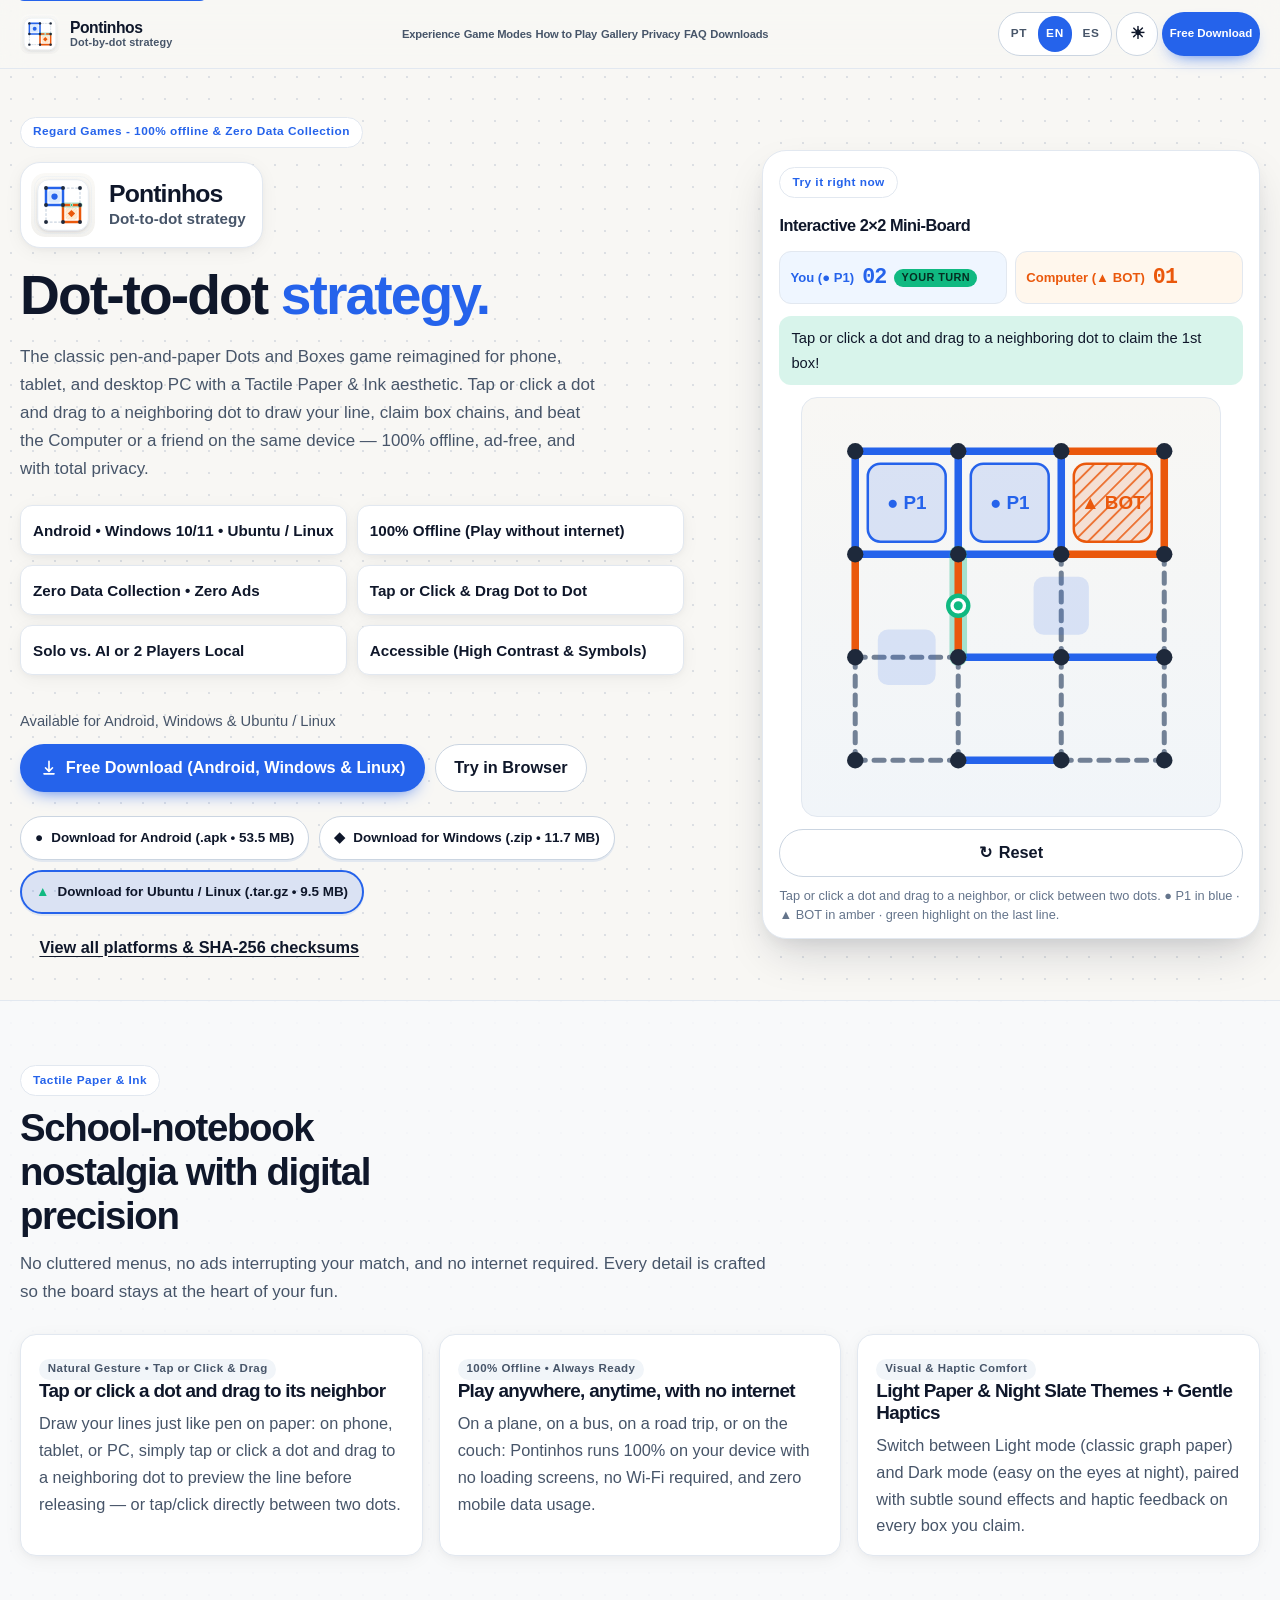
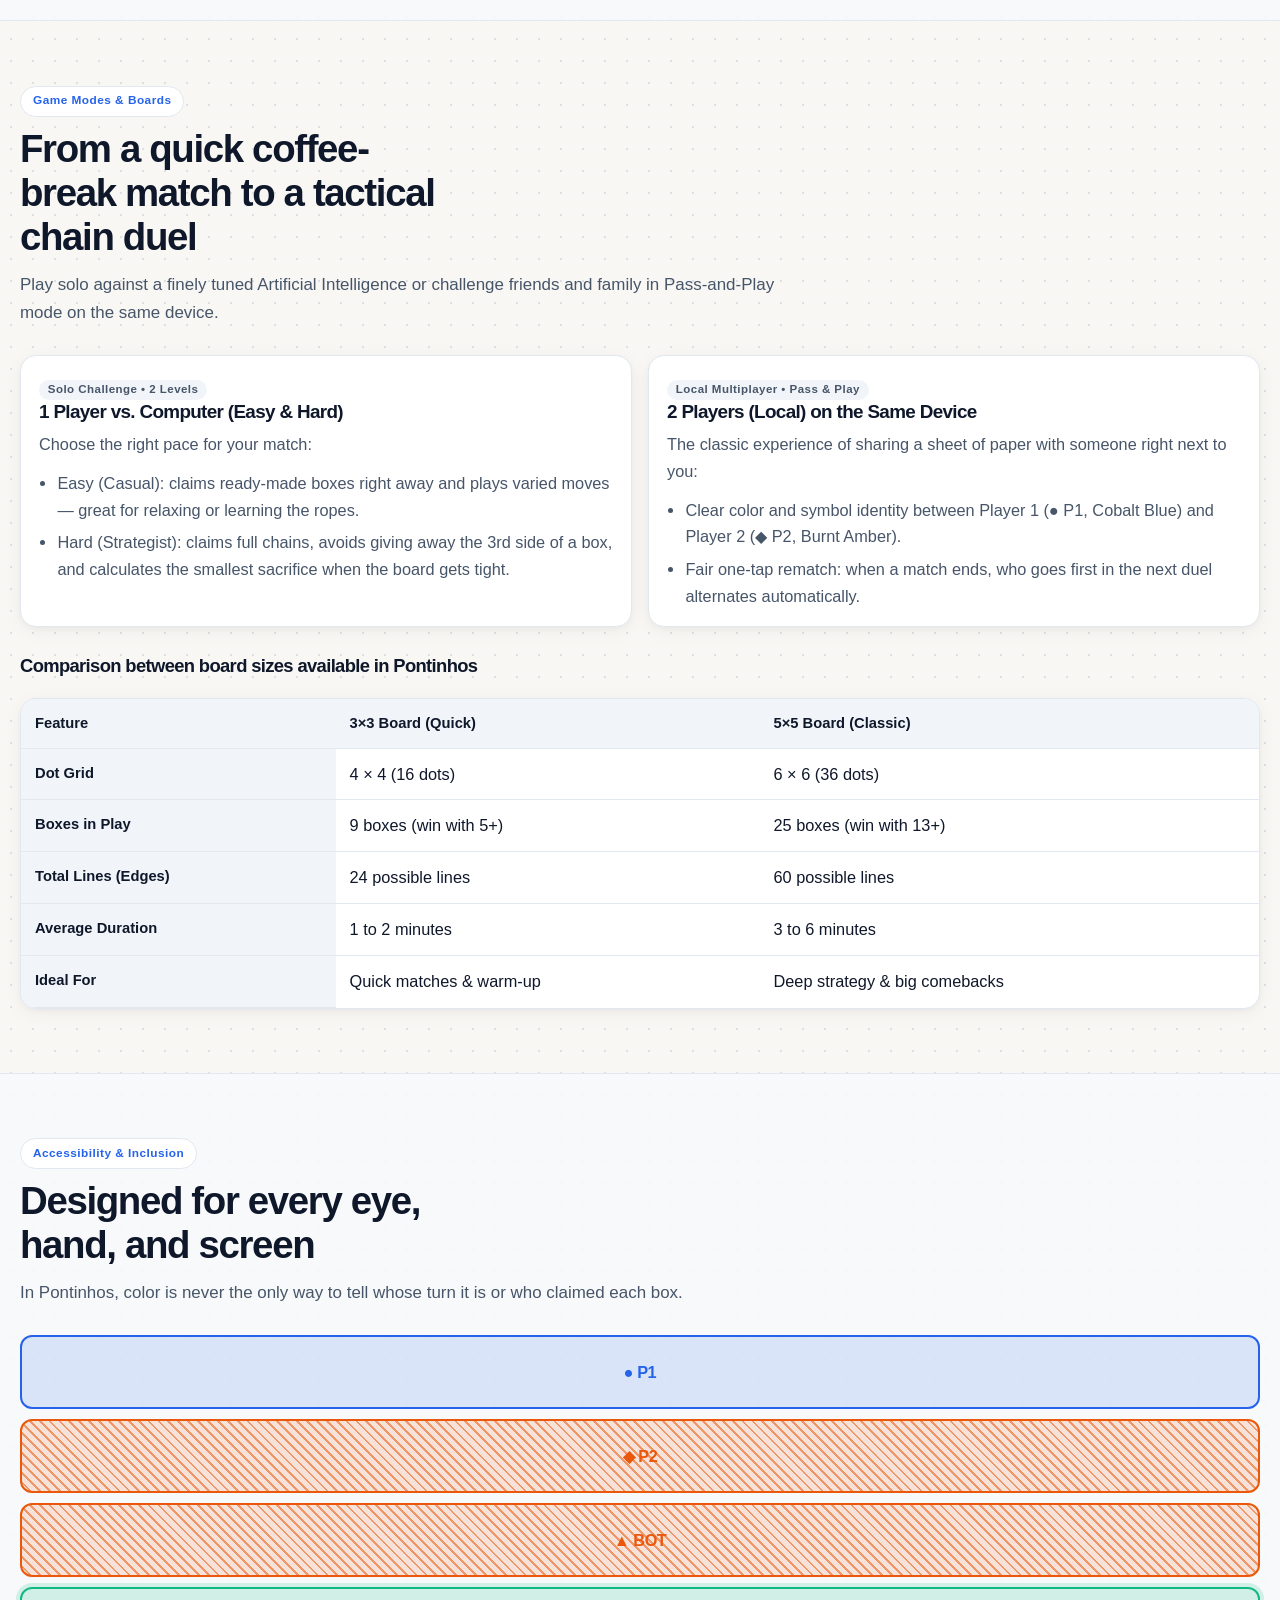
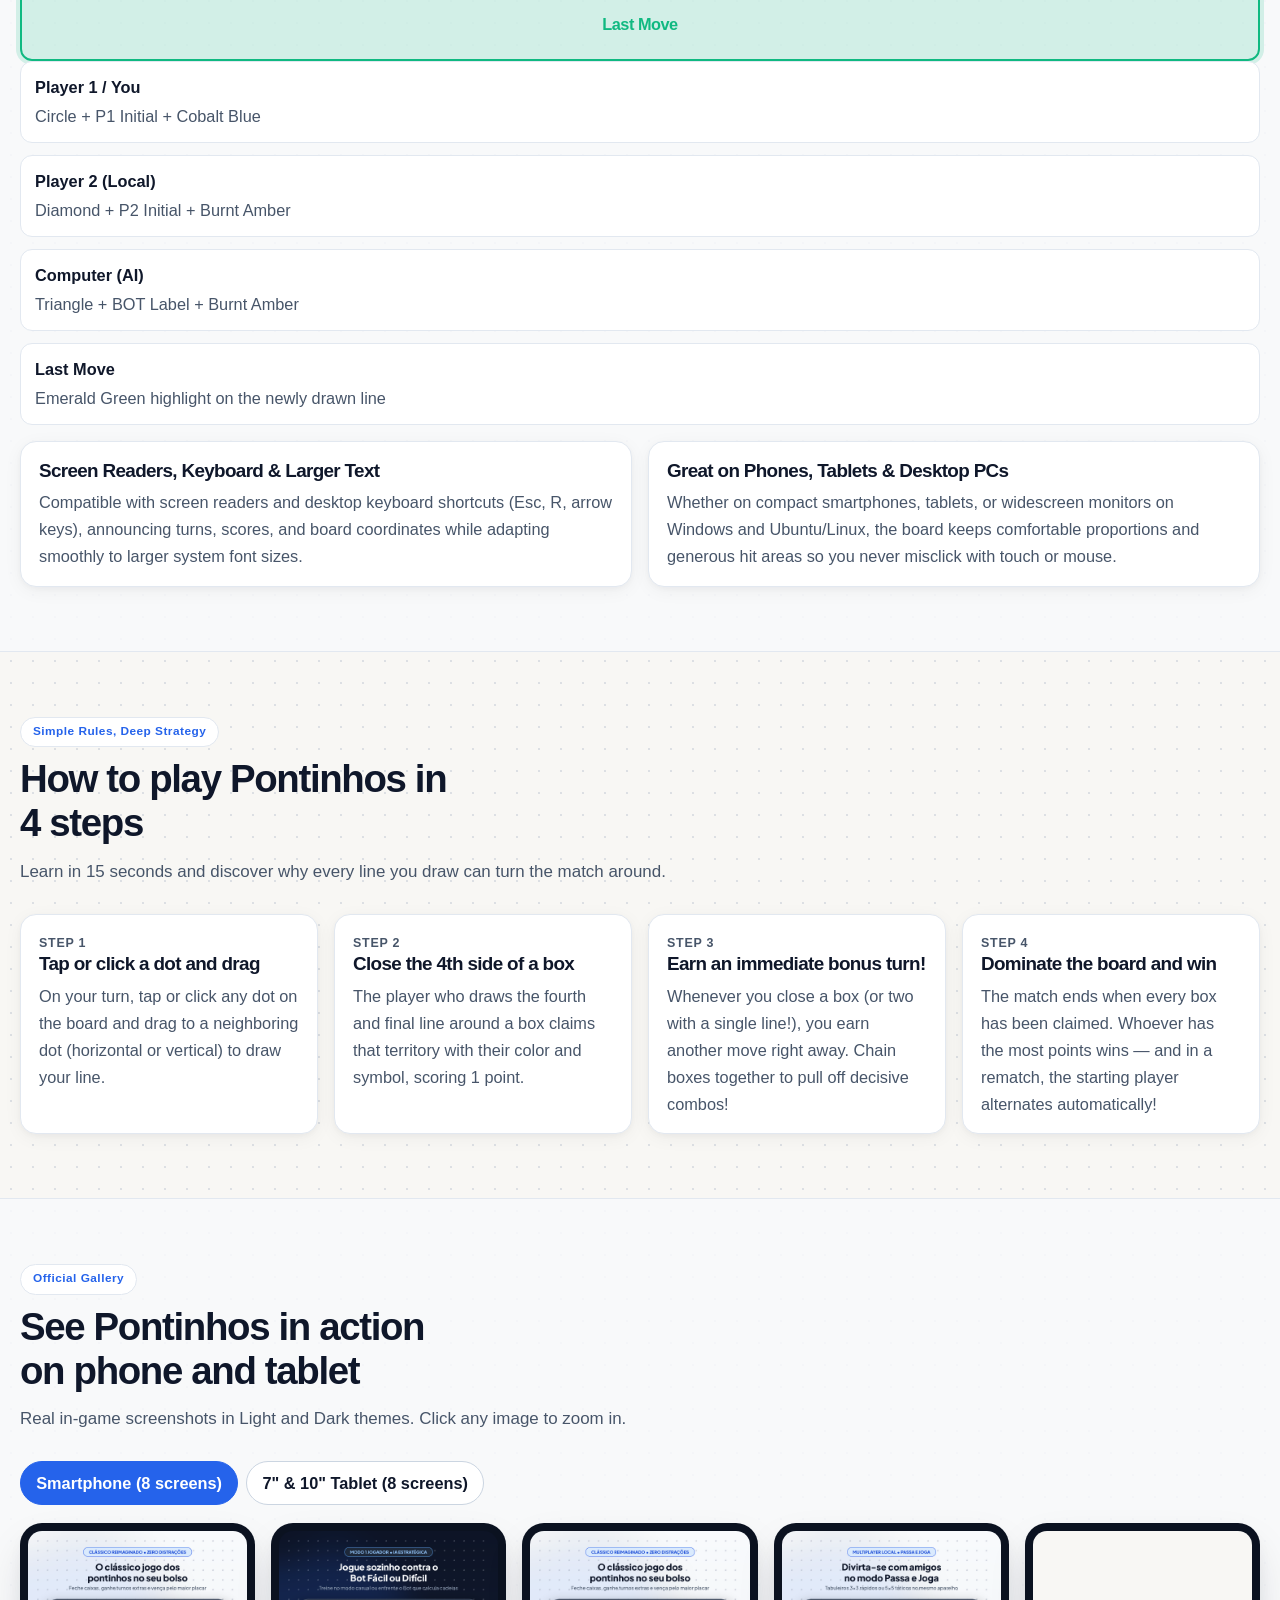
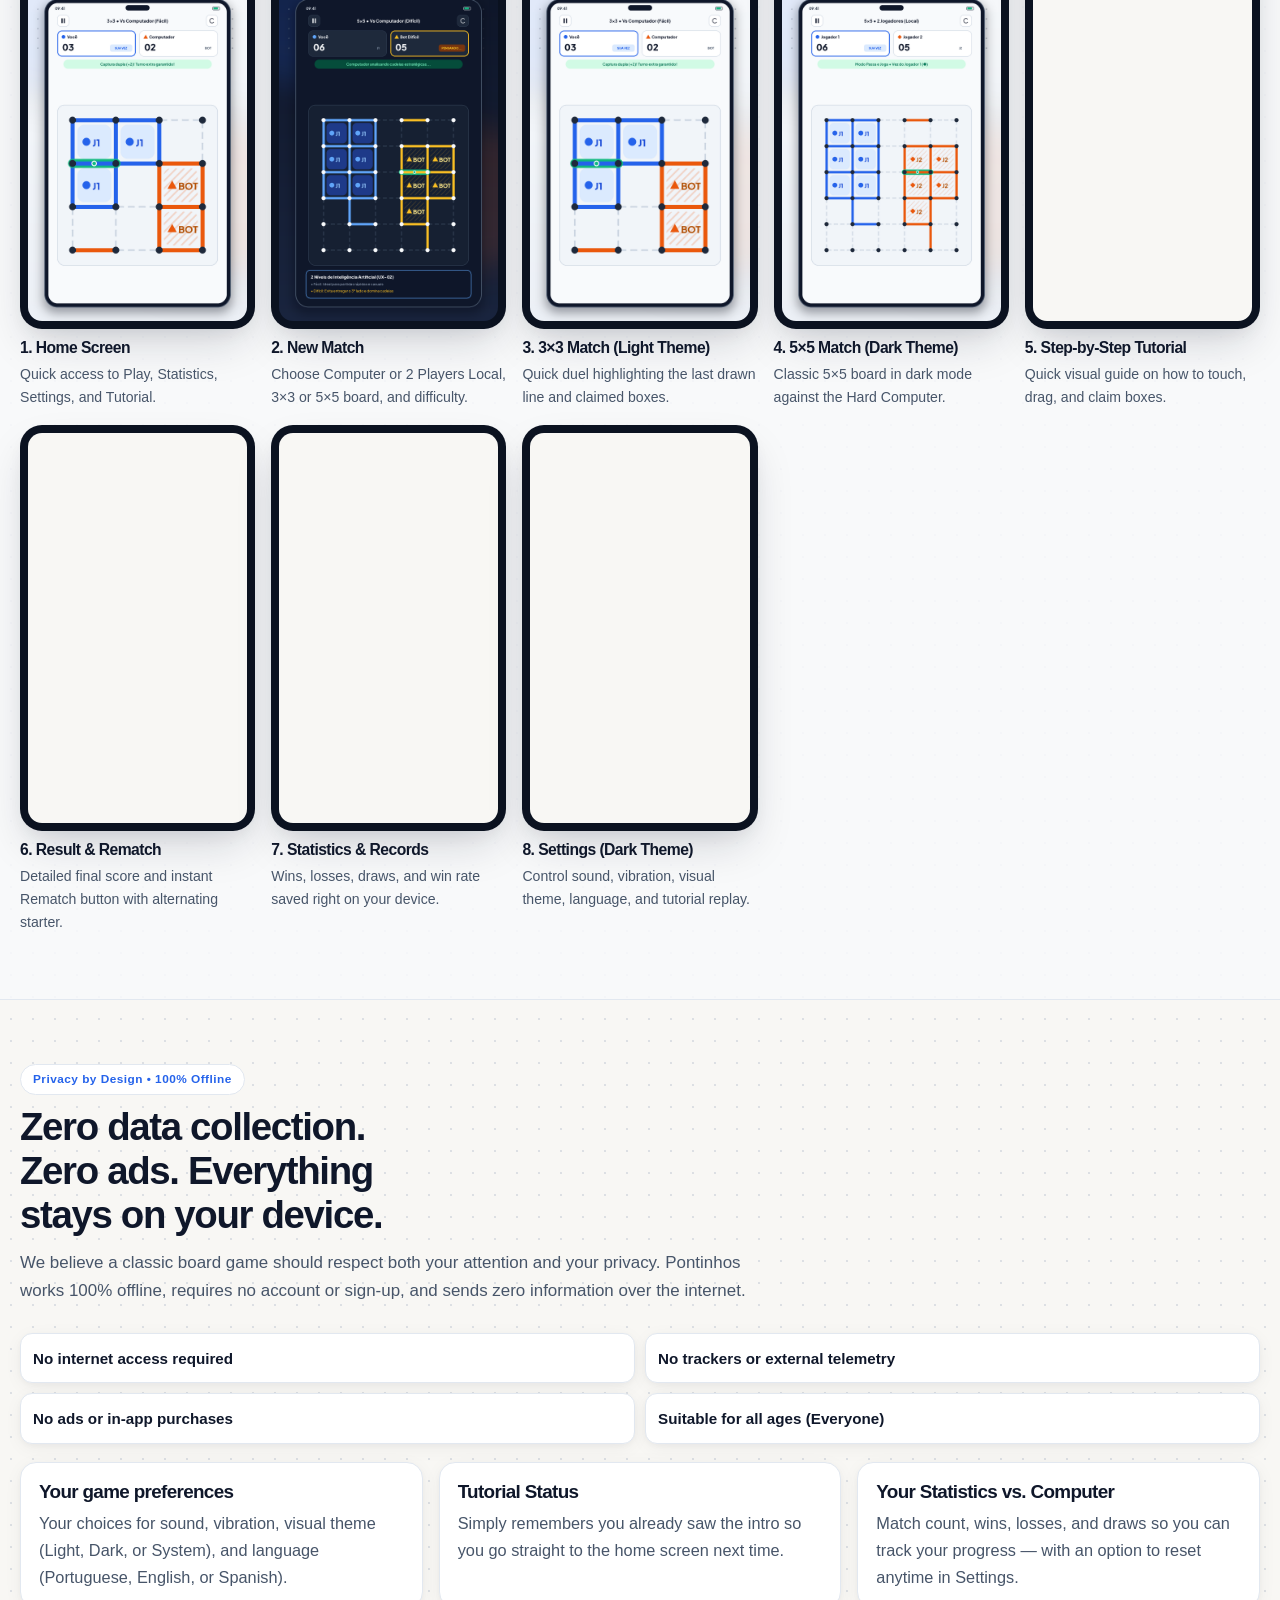
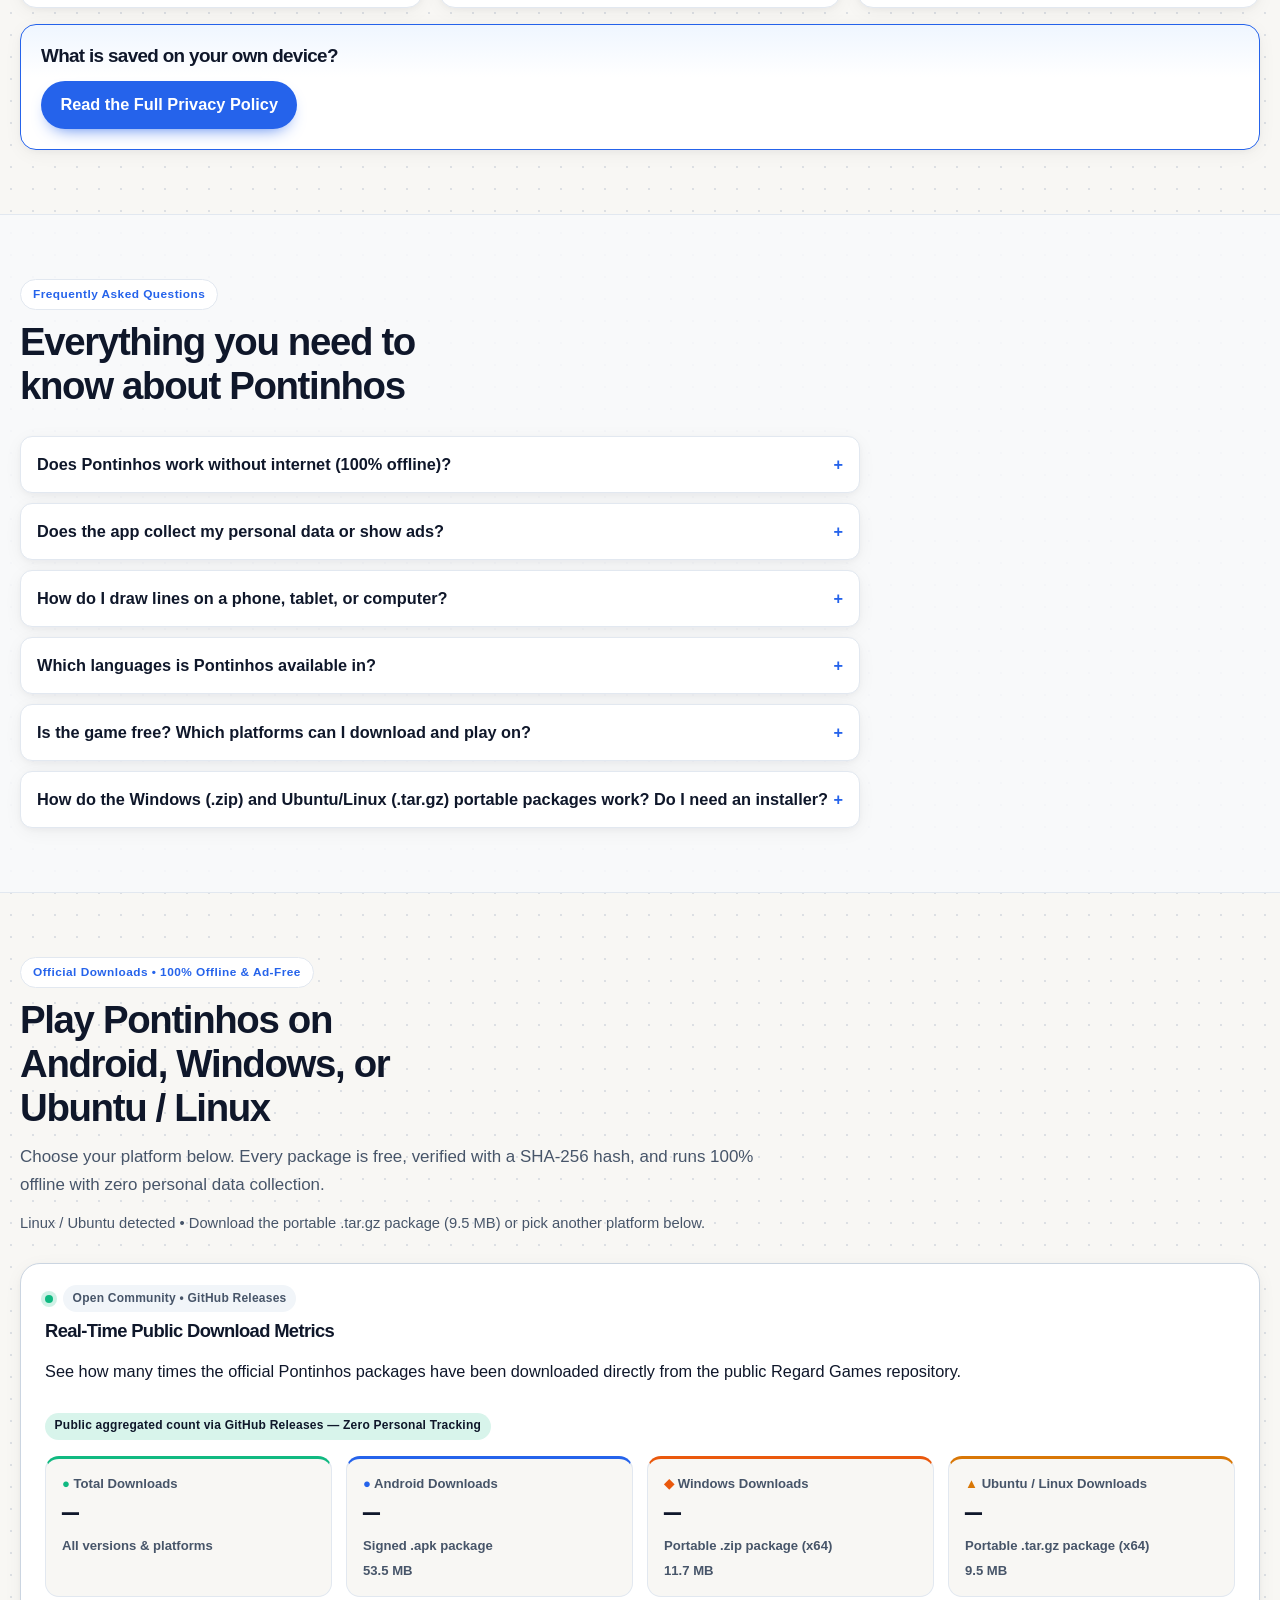
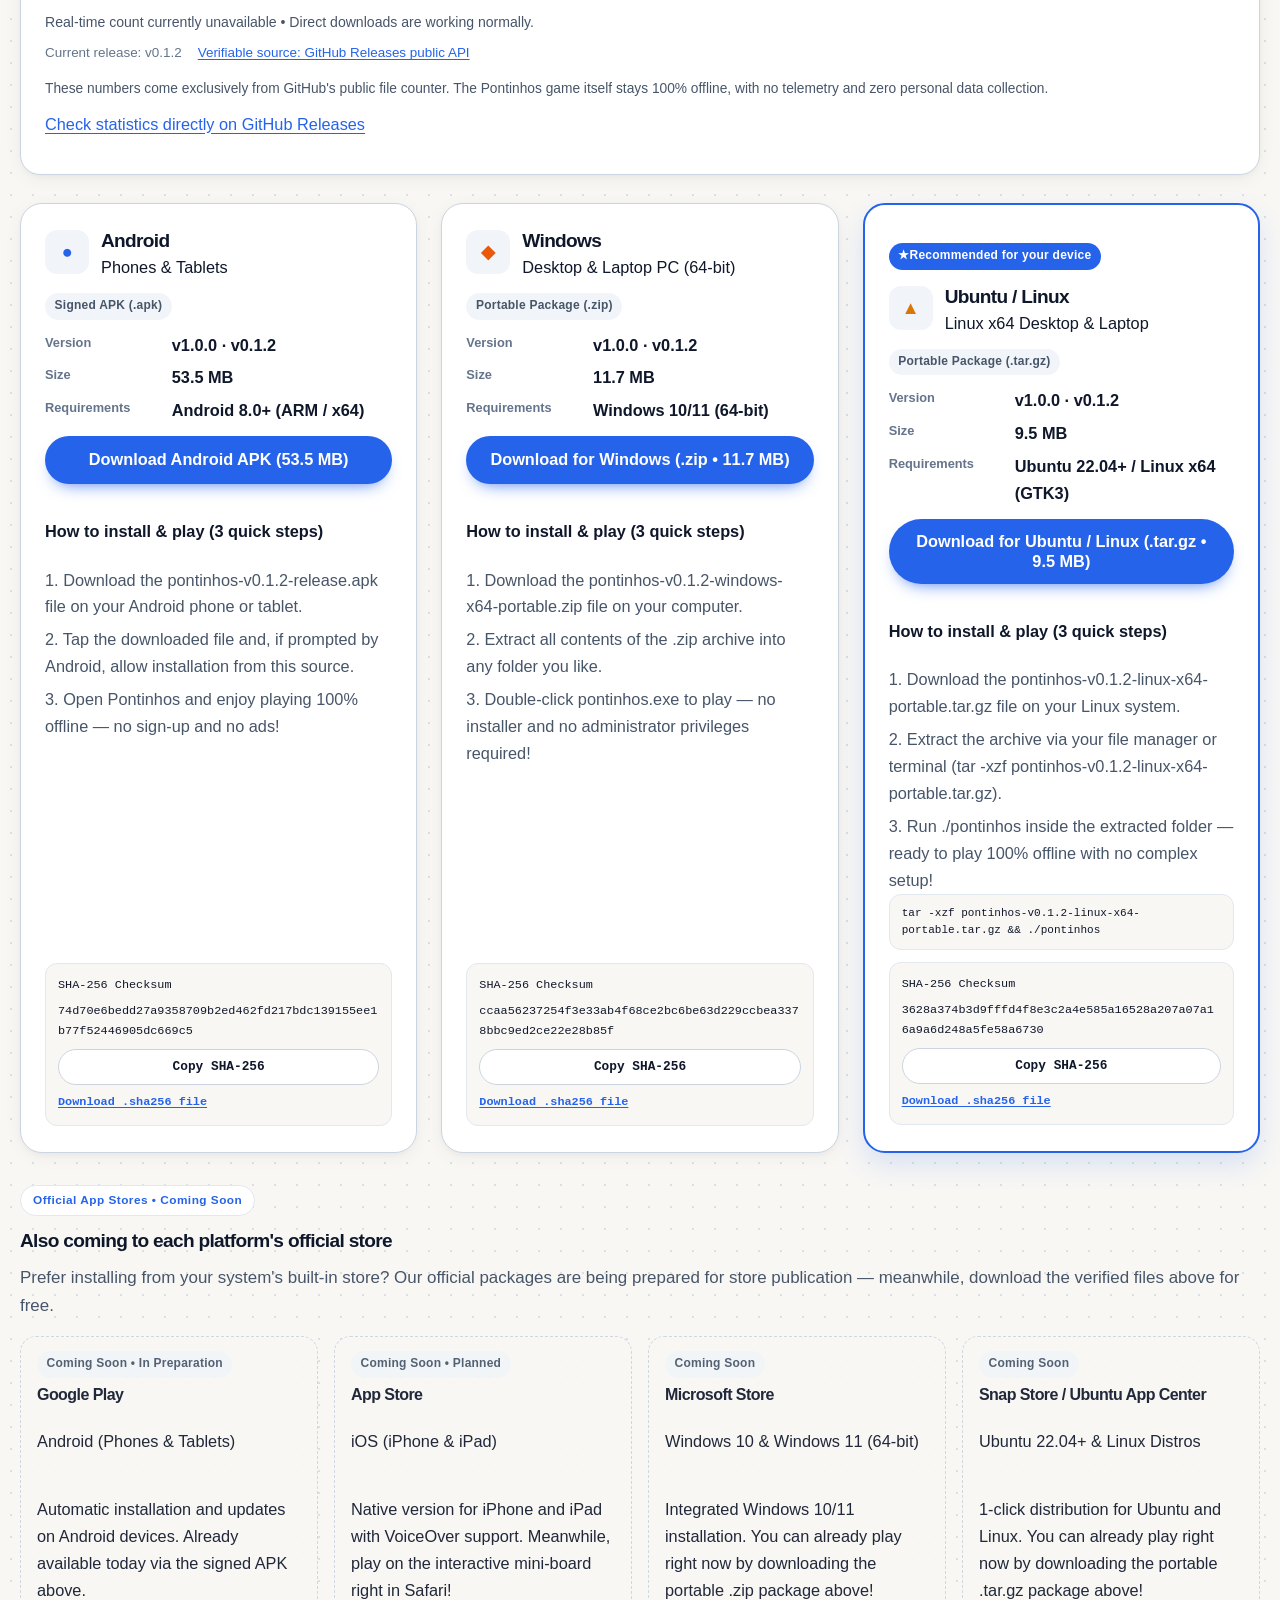
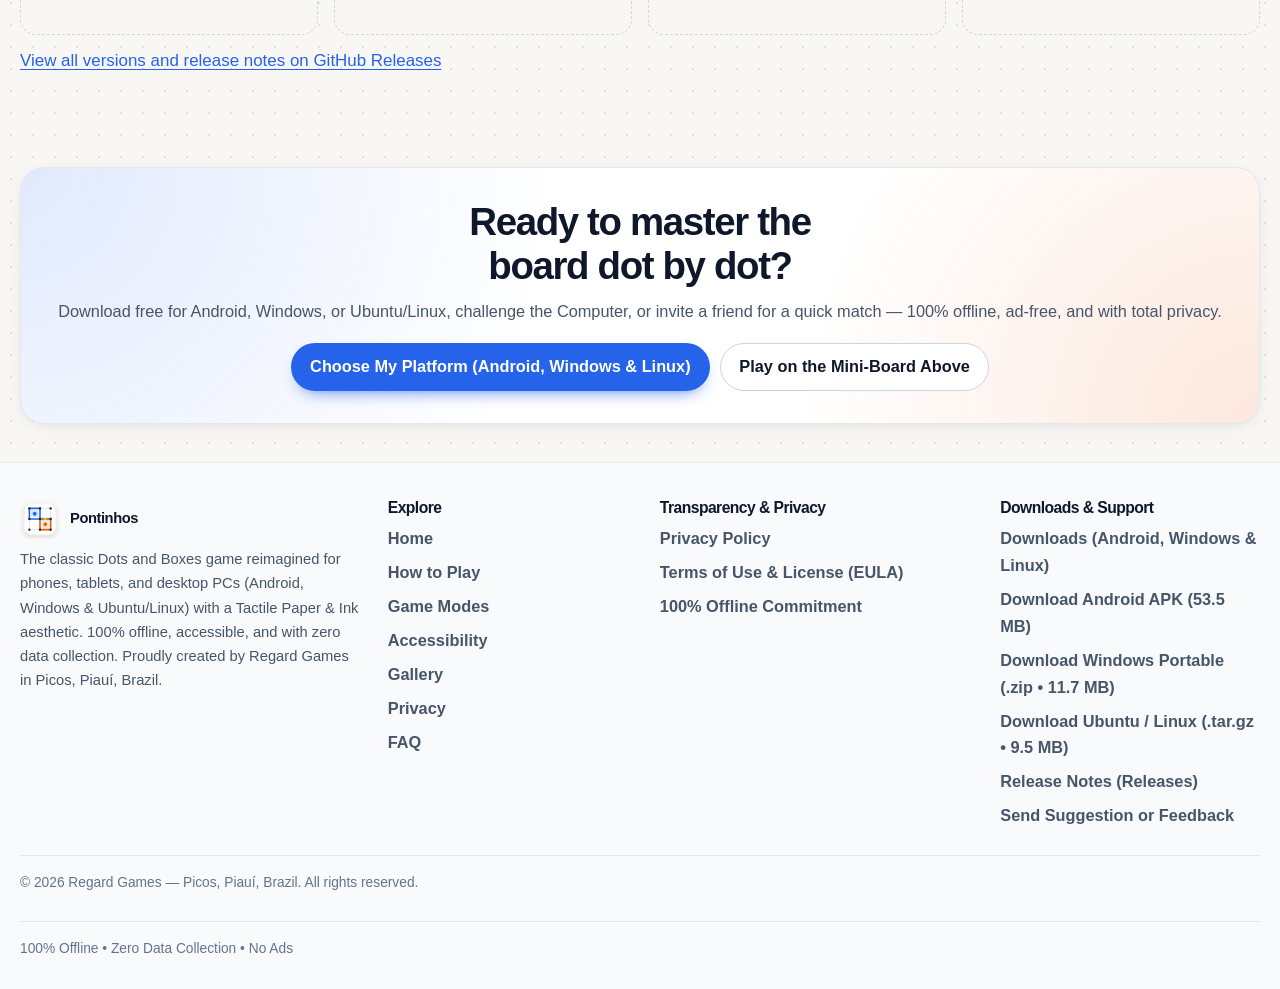
==== commit ec7561f7: "Sync docs/ from main (781fa8b)" ====
--- a/index.html
+++ b/index.html
@@ -50,14 +50,14 @@
     "applicationCategory": "GameApplication",
     "operatingSystem": "Android 8.0+, Windows 10/11 (x64), Ubuntu 22.04+ / Linux (x64), iOS",
     "inLanguage": ["pt-BR", "en", "es"],
-    "softwareVersion": "1.0.0 (v0.1.0-beta.1)",
+    "softwareVersion": "1.0.0 (v0.1.2)",
     "url": "https://regardgames.github.io/pontinhos/",
     "downloadUrl": [
-    "https://github.com/regardgames/pontinhos/releases/download/v0.1.0-beta.1/pontinhos-v0.1.0-release.apk",
-    "https://github.com/regardgames/pontinhos/releases/download/v0.1.0-beta.1/pontinhos-v0.1.0-windows-x64-portable.zip",
-    "https://github.com/regardgames/pontinhos/releases/download/v0.1.0-beta.1/pontinhos-v0.1.0-linux-x64-portable.tar.gz"
+    "https://github.com/regardgames/pontinhos/releases/download/v0.1.2/pontinhos-v0.1.2-release.apk",
+    "https://github.com/regardgames/pontinhos/releases/download/v0.1.2/pontinhos-v0.1.2-windows-x64-portable.zip",
+    "https://github.com/regardgames/pontinhos/releases/download/v0.1.2/pontinhos-v0.1.2-linux-x64-portable.tar.gz"
   ],
-    "installUrl": "https://github.com/regardgames/pontinhos/releases/tag/v0.1.0-beta.1",
+    "installUrl": "https://github.com/regardgames/pontinhos/releases/tag/v0.1.2",
     "image": "https://regardgames.github.io/pontinhos/assets/feature-graphic.png",
     "screenshot": [
       "https://regardgames.github.io/pontinhos/assets/screenshots/phone/01_home_light.png",
@@ -175,15 +175,15 @@
               <a href="#tabuleiro-interativo" class="btn btn-secondary" data-i18n="hero.ctaPlayDemo">Experimentar no Navegador</a>
             </div>
             <div class="hero-platform-pills" role="group" data-i18n-aria="download.directGroupAria" aria-label="Downloads diretos por plataforma">
-              <a class="platform-pill" data-platform-target="android" data-direct-download="android" href="https://github.com/regardgames/pontinhos/releases/download/v0.1.0-beta.1/pontinhos-v0.1.0-release.apk">
+              <a class="platform-pill" data-platform-target="android" data-direct-download="android" href="https://github.com/regardgames/pontinhos/releases/download/v0.1.2/pontinhos-v0.1.2-release.apk">
                 <span class="platform-pill-dot" aria-hidden="true">●</span>
-                <span data-i18n="hero.ctaDownloadAndroid">Baixar para Android (.apk • 50,7 MB)</span>
+                <span data-i18n="hero.ctaDownloadAndroid">Baixar para Android (.apk • 53,5 MB)</span>
               </a>
-              <a class="platform-pill" data-platform-target="windows" data-direct-download="windows" href="https://github.com/regardgames/pontinhos/releases/download/v0.1.0-beta.1/pontinhos-v0.1.0-windows-x64-portable.zip">
+              <a class="platform-pill" data-platform-target="windows" data-direct-download="windows" href="https://github.com/regardgames/pontinhos/releases/download/v0.1.2/pontinhos-v0.1.2-windows-x64-portable.zip">
                 <span class="platform-pill-dot" aria-hidden="true">◆</span>
                 <span data-i18n="hero.ctaDownloadWindows">Baixar para Windows (.zip • 11,7 MB)</span>
               </a>
-              <a class="platform-pill" data-platform-target="linux" data-direct-download="linux" href="https://github.com/regardgames/pontinhos/releases/download/v0.1.0-beta.1/pontinhos-v0.1.0-linux-x64-portable.tar.gz">
+              <a class="platform-pill" data-platform-target="linux" data-direct-download="linux" href="https://github.com/regardgames/pontinhos/releases/download/v0.1.2/pontinhos-v0.1.2-linux-x64-portable.tar.gz">
                 <span class="platform-pill-dot" aria-hidden="true">▲</span>
                 <span data-i18n="hero.ctaDownloadLinux">Baixar para Ubuntu / Linux (.tar.gz • 9,5 MB)</span>
               </a>
@@ -265,7 +265,7 @@
             <h3 data-i18n="modes.localTitle">2 Jogadores (Local) no Mesmo Aparelho</h3>
             <p data-i18n="modes.localIntro">A experiência clássica de dividir a folha de caderno com quem está ao seu lado:</p>
             <ul>
-              <li data-i18n="modes.localItem1">Identidade visual e simbólica clara entre Jogador 1 (● J1, Azul Cobalto) e Jogador 2 (■ J2, Âmbar Queimado).</li>
+              <li data-i18n="modes.localItem1">Identidade visual e simbólica clara entre Jogador 1 (● J1, Azul Cobalto) e Jogador 2 (◆ J2, Âmbar Queimado).</li>
               <li data-i18n="modes.localItem2">Revanche justa com um toque: ao terminar a partida, quem começa o próximo duelo alterna automaticamente.</li>
             </ul>
           </article>
@@ -323,12 +323,13 @@
         </div>
         <div class="swatch-row" aria-hidden="true">
           <div class="swatch swatch-p1" data-i18n="demo.boxOwnerYou">● J1</div>
+          <div class="swatch swatch-p2" data-i18n="demo.boxOwnerP2">◆ J2</div>
           <div class="swatch swatch-bot" data-i18n="demo.boxOwnerBot">▲ BOT</div>
           <div class="swatch swatch-last" data-i18n="a11y.lastMoveRole">Última Jogada</div>
         </div>
         <ul class="identity-list">
           <li><strong data-i18n="a11y.p1Role">Jogador 1 / Você</strong><span data-i18n="a11y.p1Desc">Círculo + Inicial J1 + Azul Cobalto</span></li>
-          <li><strong data-i18n="a11y.p2Role">Jogador 2 (Local)</strong><span data-i18n="a11y.p2Desc">Quadrado + Inicial J2 + Âmbar Queimado</span></li>
+          <li><strong data-i18n="a11y.p2Role">Jogador 2 (Local)</strong><span data-i18n="a11y.p2Desc">Losango + Inicial J2 + Âmbar Queimado</span></li>
           <li><strong data-i18n="a11y.botRole">Computador (IA)</strong><span data-i18n="a11y.botDesc">Triângulo + Rótulo BOT + Âmbar Queimado</span></li>
           <li><strong data-i18n="a11y.lastMoveRole">Última Jogada</strong><span data-i18n="a11y.lastMoveDesc">Destaque Verde Esmeralda no traço recém-marcado</span></li>
         </ul>
@@ -476,7 +477,7 @@
           </details>
           <details>
             <summary data-i18n="faq.q5">O jogo é gratuito? Em quais plataformas posso baixar e jogar?</summary>
-            <p data-i18n="faq.a5">Sim! O Pontinhos é 100% gratuito, livre de anúncios e sem cobranças. Você pode baixar gratuitamente nesta página os pacotes oficiais para Android (.apk assinado, 50,7 MB), Windows 10/11 64-bit (.zip portátil, 11,7 MB) e Ubuntu / Linux 64-bit (.tar.gz portátil, 9,5 MB), ou jogar a demonstração direto no navegador.</p>
+            <p data-i18n="faq.a5">Sim! O Pontinhos é 100% gratuito, livre de anúncios e sem cobranças. Você pode baixar gratuitamente nesta página os pacotes oficiais para Android (.apk assinado, 53,5 MB), Windows 10/11 64-bit (.zip portátil, 11,7 MB) e Ubuntu / Linux 64-bit (.tar.gz portátil, 9,5 MB), ou jogar a demonstração direto no navegador.</p>
           </details>
           <details>
             <summary data-i18n="faq.q6">Como funcionam os pacotes portáteis de Windows (.zip) e Ubuntu/Linux (.tar.gz)? Preciso de instalador?</summary>
@@ -517,7 +518,7 @@
               <span class="metric-label"><span class="metric-symbol" aria-hidden="true">●</span> <span data-i18n="metrics.androidLabel">Downloads Android</span></span>
               <strong class="metric-value" id="metric-android-count" data-metric="android" aria-live="polite">—</strong>
               <span class="metric-sub" data-i18n="metrics.androidSub">Pacote .apk assinado</span>
-              <span class="metric-size" data-i18n="download.android.size">50,7 MB</span>
+              <span class="metric-size" data-i18n="download.android.size">53,5 MB</span>
             </article>
             <article class="metric-counter-card metric-windows">
               <span class="metric-label"><span class="metric-symbol" aria-hidden="true">◆</span> <span data-i18n="metrics.windowsLabel">Downloads Windows</span></span>
@@ -535,8 +536,8 @@
           <div class="metrics-footer">
             <p class="metrics-status" id="metrics-status-text" aria-live="polite" data-i18n="metrics.statusLoading">Consultando GitHub Releases...</p>
             <p class="metrics-source-row">
-              <span><span data-i18n="metrics.latestReleaseLabel">Versão atual:</span> v0.1.0-beta.1</span>
-              <a href="https://github.com/regardgames/pontinhos/releases/tag/v0.1.0-beta.1" data-i18n="metrics.sourceLinkText">Fonte verificável: API pública do GitHub Releases</a>
+              <span><span data-i18n="metrics.latestReleaseLabel">Versão atual:</span> v0.1.2</span>
+              <a href="https://github.com/regardgames/pontinhos/releases/tag/v0.1.2" data-i18n="metrics.sourceLinkText">Fonte verificável: API pública do GitHub Releases</a>
             </p>
             <p class="metrics-privacy-note" data-i18n="metrics.privacySealDetail">Estes números vêm exclusivamente do contador público de arquivos do GitHub. O jogo Pontinhos permanece 100% offline, sem telemetria e sem coletar nenhum dado pessoal.</p>
             <p class="metrics-fallback" id="metrics-fallback" hidden>
@@ -557,25 +558,25 @@
             </div>
             <span class="card-badge" data-i18n="download.android.format">APK Assinado (.apk)</span>
             <dl class="download-specs">
-              <div><dt data-i18n="download.versionLabel">Versão</dt><dd><span data-i18n="download.android.versionBadge">v1.0.0</span> · <span data-i18n="download.android.releaseTag">v0.1.0-beta.1</span></dd></div>
-              <div><dt data-i18n="download.sizeLabel">Tamanho</dt><dd data-i18n="download.android.size">50,7 MB</dd></div>
+              <div><dt data-i18n="download.versionLabel">Versão</dt><dd><span data-i18n="download.android.versionBadge">v1.0.0</span> · <span data-i18n="download.android.releaseTag">v0.1.2</span></dd></div>
+              <div><dt data-i18n="download.sizeLabel">Tamanho</dt><dd data-i18n="download.android.size">53,5 MB</dd></div>
               <div><dt data-i18n="download.reqLabel">Requisitos</dt><dd data-i18n="download.android.req">Android 8.0+ (ARM / x64)</dd></div>
             </dl>
-            <a class="btn btn-primary" data-direct-download="android" href="https://github.com/regardgames/pontinhos/releases/download/v0.1.0-beta.1/pontinhos-v0.1.0-release.apk" data-i18n="download.android.btnText" data-i18n-aria="download.android.btnAria" aria-label="Baixar pacote APK assinado do Pontinhos para Android (50,7 megabytes)">Baixar APK Android (50,7 MB)</a>
+            <a class="btn btn-primary" data-direct-download="android" href="https://github.com/regardgames/pontinhos/releases/download/v0.1.2/pontinhos-v0.1.2-release.apk" data-i18n="download.android.btnText" data-i18n-aria="download.android.btnAria" aria-label="Baixar pacote APK assinado do Pontinhos para Android (53,5 megabytes)">Baixar APK Android (53,5 MB)</a>
             <div>
               <h4 data-i18n="download.quickInstallTitle">Como instalar e jogar (3 passos rápidos)</h4>
               <ol class="install-steps">
-                <li data-i18n="download.android.step1">1. Baixe o arquivo pontinhos-v0.1.0-release.apk no seu celular ou tablet Android.</li>
+                <li data-i18n="download.android.step1">1. Baixe o arquivo pontinhos-v0.1.2-release.apk no seu celular ou tablet Android.</li>
                 <li data-i18n="download.android.step2">2. Toque no arquivo baixado e, se o Android solicitar, autorize a instalação desta fonte.</li>
                 <li data-i18n="download.android.step3">3. Abra o Pontinhos e divirta-se 100% offline — sem cadastro e sem anúncios!</li>
               </ol>
             </div>
             <div class="checksum-box">
               <span data-i18n="download.sha256Label">Checksum SHA-256</span>
-              <code>01c295f9edad0f7750f2f7f35e4fd3ba4b365ddff20d706ffe794178e776529f</code>
+              <code>74d70e6bedd27a9358709b2ed462fd217bdc139155ee1b77f52446905dc669c5</code>
               <div class="checksum-actions">
-                <button type="button" class="btn btn-secondary checksum-copy" data-copy-hash="01c295f9edad0f7750f2f7f35e4fd3ba4b365ddff20d706ffe794178e776529f" data-i18n="download.sha256CopyBtn" data-i18n-aria="download.android.sha256Aria" aria-label="Copiar hash SHA-256 do APK de Android">Copiar SHA-256</button>
-                <a class="checksum-link" href="https://github.com/regardgames/pontinhos/releases/download/v0.1.0-beta.1/pontinhos-v0.1.0-release.apk.sha256" data-i18n="download.sha256FileLink">Baixar arquivo .sha256</a>
+                <button type="button" class="btn btn-secondary checksum-copy" data-copy-hash="74d70e6bedd27a9358709b2ed462fd217bdc139155ee1b77f52446905dc669c5" data-i18n="download.sha256CopyBtn" data-i18n-aria="download.android.sha256Aria" aria-label="Copiar hash SHA-256 do APK de Android">Copiar SHA-256</button>
+                <a class="checksum-link" href="https://github.com/regardgames/pontinhos/releases/download/v0.1.2/pontinhos-v0.1.2-release.apk.sha256" data-i18n="download.sha256FileLink">Baixar arquivo .sha256</a>
               </div>
             </div>
           </article>
@@ -591,15 +592,15 @@
             </div>
             <span class="card-badge" data-i18n="download.windows.format">Pacote Portátil (.zip)</span>
             <dl class="download-specs">
-              <div><dt data-i18n="download.versionLabel">Versão</dt><dd><span data-i18n="download.windows.versionBadge">v1.0.0</span> · <span data-i18n="download.windows.releaseTag">v0.1.0-beta.1</span></dd></div>
+              <div><dt data-i18n="download.versionLabel">Versão</dt><dd><span data-i18n="download.windows.versionBadge">v1.0.0</span> · <span data-i18n="download.windows.releaseTag">v0.1.2</span></dd></div>
               <div><dt data-i18n="download.sizeLabel">Tamanho</dt><dd data-i18n="download.windows.size">11,7 MB</dd></div>
               <div><dt data-i18n="download.reqLabel">Requisitos</dt><dd data-i18n="download.windows.req">Windows 10/11 (64-bit)</dd></div>
             </dl>
-            <a class="btn btn-primary" data-direct-download="windows" href="https://github.com/regardgames/pontinhos/releases/download/v0.1.0-beta.1/pontinhos-v0.1.0-windows-x64-portable.zip" data-i18n="download.windows.btnText" data-i18n-aria="download.windows.btnAria" aria-label="Baixar pacote portátil ZIP do Pontinhos para Windows 10 e 11 de 64 bits (11,7 megabytes)">Baixar para Windows (.zip • 11,7 MB)</a>
+            <a class="btn btn-primary" data-direct-download="windows" href="https://github.com/regardgames/pontinhos/releases/download/v0.1.2/pontinhos-v0.1.2-windows-x64-portable.zip" data-i18n="download.windows.btnText" data-i18n-aria="download.windows.btnAria" aria-label="Baixar pacote portátil ZIP do Pontinhos para Windows 10 e 11 de 64 bits (11,7 megabytes)">Baixar para Windows (.zip • 11,7 MB)</a>
             <div>
               <h4 data-i18n="download.quickInstallTitle">Como instalar e jogar (3 passos rápidos)</h4>
               <ol class="install-steps">
-                <li data-i18n="download.windows.step1">1. Baixe o arquivo pontinhos-v0.1.0-windows-x64-portable.zip no seu computador.</li>
+                <li data-i18n="download.windows.step1">1. Baixe o arquivo pontinhos-v0.1.2-windows-x64-portable.zip no seu computador.</li>
                 <li data-i18n="download.windows.step2">2. Extraia todo o conteúdo do arquivo .zip em qualquer pasta de sua preferência.</li>
                 <li data-i18n="download.windows.step3">3. Dê dois cliques em pontinhos.exe para jogar — sem instalador e sem precisar de permissão de administrador!</li>
               </ol>
@@ -609,7 +610,7 @@
               <code>ccaa56237254f3e33ab4f68ce2bc6be63d229ccbea3378bbc9ed2ce22e28b85f</code>
               <div class="checksum-actions">
                 <button type="button" class="btn btn-secondary checksum-copy" data-copy-hash="ccaa56237254f3e33ab4f68ce2bc6be63d229ccbea3378bbc9ed2ce22e28b85f" data-i18n="download.sha256CopyBtn" data-i18n-aria="download.windows.sha256Aria" aria-label="Copiar hash SHA-256 do pacote portátil de Windows">Copiar SHA-256</button>
-                <a class="checksum-link" href="https://github.com/regardgames/pontinhos/releases/download/v0.1.0-beta.1/pontinhos-v0.1.0-windows-x64-portable.zip.sha256" data-i18n="download.sha256FileLink">Baixar arquivo .sha256</a>
+                <a class="checksum-link" href="https://github.com/regardgames/pontinhos/releases/download/v0.1.2/pontinhos-v0.1.2-windows-x64-portable.zip.sha256" data-i18n="download.sha256FileLink">Baixar arquivo .sha256</a>
               </div>
             </div>
           </article>
@@ -625,26 +626,26 @@
             </div>
             <span class="card-badge" data-i18n="download.linux.format">Pacote Portátil (.tar.gz)</span>
             <dl class="download-specs">
-              <div><dt data-i18n="download.versionLabel">Versão</dt><dd><span data-i18n="download.linux.versionBadge">v1.0.0</span> · <span data-i18n="download.linux.releaseTag">v0.1.0-beta.1</span></dd></div>
+              <div><dt data-i18n="download.versionLabel">Versão</dt><dd><span data-i18n="download.linux.versionBadge">v1.0.0</span> · <span data-i18n="download.linux.releaseTag">v0.1.2</span></dd></div>
               <div><dt data-i18n="download.sizeLabel">Tamanho</dt><dd data-i18n="download.linux.size">9,5 MB</dd></div>
               <div><dt data-i18n="download.reqLabel">Requisitos</dt><dd data-i18n="download.linux.req">Ubuntu 22.04+ / Linux x64 (GTK3)</dd></div>
             </dl>
-            <a class="btn btn-primary" data-direct-download="linux" href="https://github.com/regardgames/pontinhos/releases/download/v0.1.0-beta.1/pontinhos-v0.1.0-linux-x64-portable.tar.gz" data-i18n="download.linux.btnText" data-i18n-aria="download.linux.btnAria" aria-label="Baixar pacote portátil TAR.GZ do Pontinhos para Ubuntu e Linux de 64 bits (9,5 megabytes)">Baixar para Ubuntu / Linux (.tar.gz • 9,5 MB)</a>
+            <a class="btn btn-primary" data-direct-download="linux" href="https://github.com/regardgames/pontinhos/releases/download/v0.1.2/pontinhos-v0.1.2-linux-x64-portable.tar.gz" data-i18n="download.linux.btnText" data-i18n-aria="download.linux.btnAria" aria-label="Baixar pacote portátil TAR.GZ do Pontinhos para Ubuntu e Linux de 64 bits (9,5 megabytes)">Baixar para Ubuntu / Linux (.tar.gz • 9,5 MB)</a>
             <div>
               <h4 data-i18n="download.quickInstallTitle">Como instalar e jogar (3 passos rápidos)</h4>
               <ol class="install-steps">
-                <li data-i18n="download.linux.step1">1. Baixe o arquivo pontinhos-v0.1.0-linux-x64-portable.tar.gz no seu sistema Linux.</li>
-                <li data-i18n="download.linux.step2">2. Extraia o pacote pelo gerenciador de arquivos ou terminal (tar -xzf pontinhos-v0.1.0-linux-x64-portable.tar.gz).</li>
+                <li data-i18n="download.linux.step1">1. Baixe o arquivo pontinhos-v0.1.2-linux-x64-portable.tar.gz no seu sistema Linux.</li>
+                <li data-i18n="download.linux.step2">2. Extraia o pacote pelo gerenciador de arquivos ou terminal (tar -xzf pontinhos-v0.1.2-linux-x64-portable.tar.gz).</li>
                 <li data-i18n="download.linux.step3">3. Execute ./pontinhos na pasta extraída — pronto para jogar 100% offline, sem instalação complexa!</li>
               </ol>
-              <pre class="terminal-snippet"><code>tar -xzf pontinhos-v0.1.0-linux-x64-portable.tar.gz &amp;&amp; ./pontinhos</code></pre>
+              <pre class="terminal-snippet"><code>tar -xzf pontinhos-v0.1.2-linux-x64-portable.tar.gz &amp;&amp; ./pontinhos</code></pre>
             </div>
             <div class="checksum-box">
               <span data-i18n="download.sha256Label">Checksum SHA-256</span>
               <code>3628a374b3d9fffd4f8e3c2a4e585a16528a207a07a16a9a6d248a5fe58a6730</code>
               <div class="checksum-actions">
                 <button type="button" class="btn btn-secondary checksum-copy" data-copy-hash="3628a374b3d9fffd4f8e3c2a4e585a16528a207a07a16a9a6d248a5fe58a6730" data-i18n="download.sha256CopyBtn" data-i18n-aria="download.linux.sha256Aria" aria-label="Copiar hash SHA-256 do pacote portátil de Linux">Copiar SHA-256</button>
-                <a class="checksum-link" href="https://github.com/regardgames/pontinhos/releases/download/v0.1.0-beta.1/pontinhos-v0.1.0-linux-x64-portable.tar.gz.sha256" data-i18n="download.sha256FileLink">Baixar arquivo .sha256</a>
+                <a class="checksum-link" href="https://github.com/regardgames/pontinhos/releases/download/v0.1.2/pontinhos-v0.1.2-linux-x64-portable.tar.gz.sha256" data-i18n="download.sha256FileLink">Baixar arquivo .sha256</a>
               </div>
             </div>
           </article>
@@ -681,7 +682,7 @@
             <p data-i18n="stores.snapStore.desc">Distribuição em 1 clique para Ubuntu e Linux. Você já pode jogar agora baixando o pacote portátil .tar.gz acima!</p>
           </article>
         </div>
-        <p class="section-lead"><a href="https://github.com/regardgames/pontinhos/releases/tag/v0.1.0-beta.1" data-i18n="download.allReleasesLink">Ver todas as versões e notas de lançamento no GitHub Releases</a></p>
+        <p class="section-lead"><a href="https://github.com/regardgames/pontinhos/releases/tag/v0.1.2" data-i18n="download.allReleasesLink">Ver todas as versões e notas de lançamento no GitHub Releases</a></p>
       </div>
     </section>
 
@@ -729,10 +730,10 @@
         <h3 data-i18n="footer.colDownloads">Downloads &amp; Suporte</h3>
         <ul>
           <li><a href="#download" data-i18n="footer.linkDownloadSection">Downloads (Android, Windows e Linux)</a></li>
-          <li><a href="https://github.com/regardgames/pontinhos/releases/download/v0.1.0-beta.1/pontinhos-v0.1.0-release.apk" data-direct-download="android" data-i18n="footer.linkDownloadApk">Baixar APK Android (50,7 MB)</a></li>
-          <li><a href="https://github.com/regardgames/pontinhos/releases/download/v0.1.0-beta.1/pontinhos-v0.1.0-windows-x64-portable.zip" data-direct-download="windows" data-i18n="footer.linkDownloadWin">Baixar Windows Portátil (.zip • 11,7 MB)</a></li>
-          <li><a href="https://github.com/regardgames/pontinhos/releases/download/v0.1.0-beta.1/pontinhos-v0.1.0-linux-x64-portable.tar.gz" data-direct-download="linux" data-i18n="footer.linkDownloadLinux">Baixar Ubuntu / Linux (.tar.gz • 9,5 MB)</a></li>
-          <li><a href="https://github.com/regardgames/pontinhos/releases/tag/v0.1.0-beta.1" data-i18n="footer.linkReleases">Notas de Lançamento (Releases)</a></li>
+          <li><a href="https://github.com/regardgames/pontinhos/releases/download/v0.1.2/pontinhos-v0.1.2-release.apk" data-direct-download="android" data-i18n="footer.linkDownloadApk">Baixar APK Android (53,5 MB)</a></li>
+          <li><a href="https://github.com/regardgames/pontinhos/releases/download/v0.1.2/pontinhos-v0.1.2-windows-x64-portable.zip" data-direct-download="windows" data-i18n="footer.linkDownloadWin">Baixar Windows Portátil (.zip • 11,7 MB)</a></li>
+          <li><a href="https://github.com/regardgames/pontinhos/releases/download/v0.1.2/pontinhos-v0.1.2-linux-x64-portable.tar.gz" data-direct-download="linux" data-i18n="footer.linkDownloadLinux">Baixar Ubuntu / Linux (.tar.gz • 9,5 MB)</a></li>
+          <li><a href="https://github.com/regardgames/pontinhos/releases/tag/v0.1.2" data-i18n="footer.linkReleases">Notas de Lançamento (Releases)</a></li>
           <li><a href="https://github.com/regardgames/pontinhos/issues" data-i18n="footer.linkFeedback">Enviar Sugestão ou Feedback</a></li>
         </ul>
       </div>
--- a/landing.css
+++ b/landing.css
@@ -1077,6 +1077,7 @@
   border: 2px solid var(--color-p1);
 }
 
+.swatch-p2,
 .swatch-bot {
   color: var(--color-p2);
   border: 2px solid var(--color-p2);
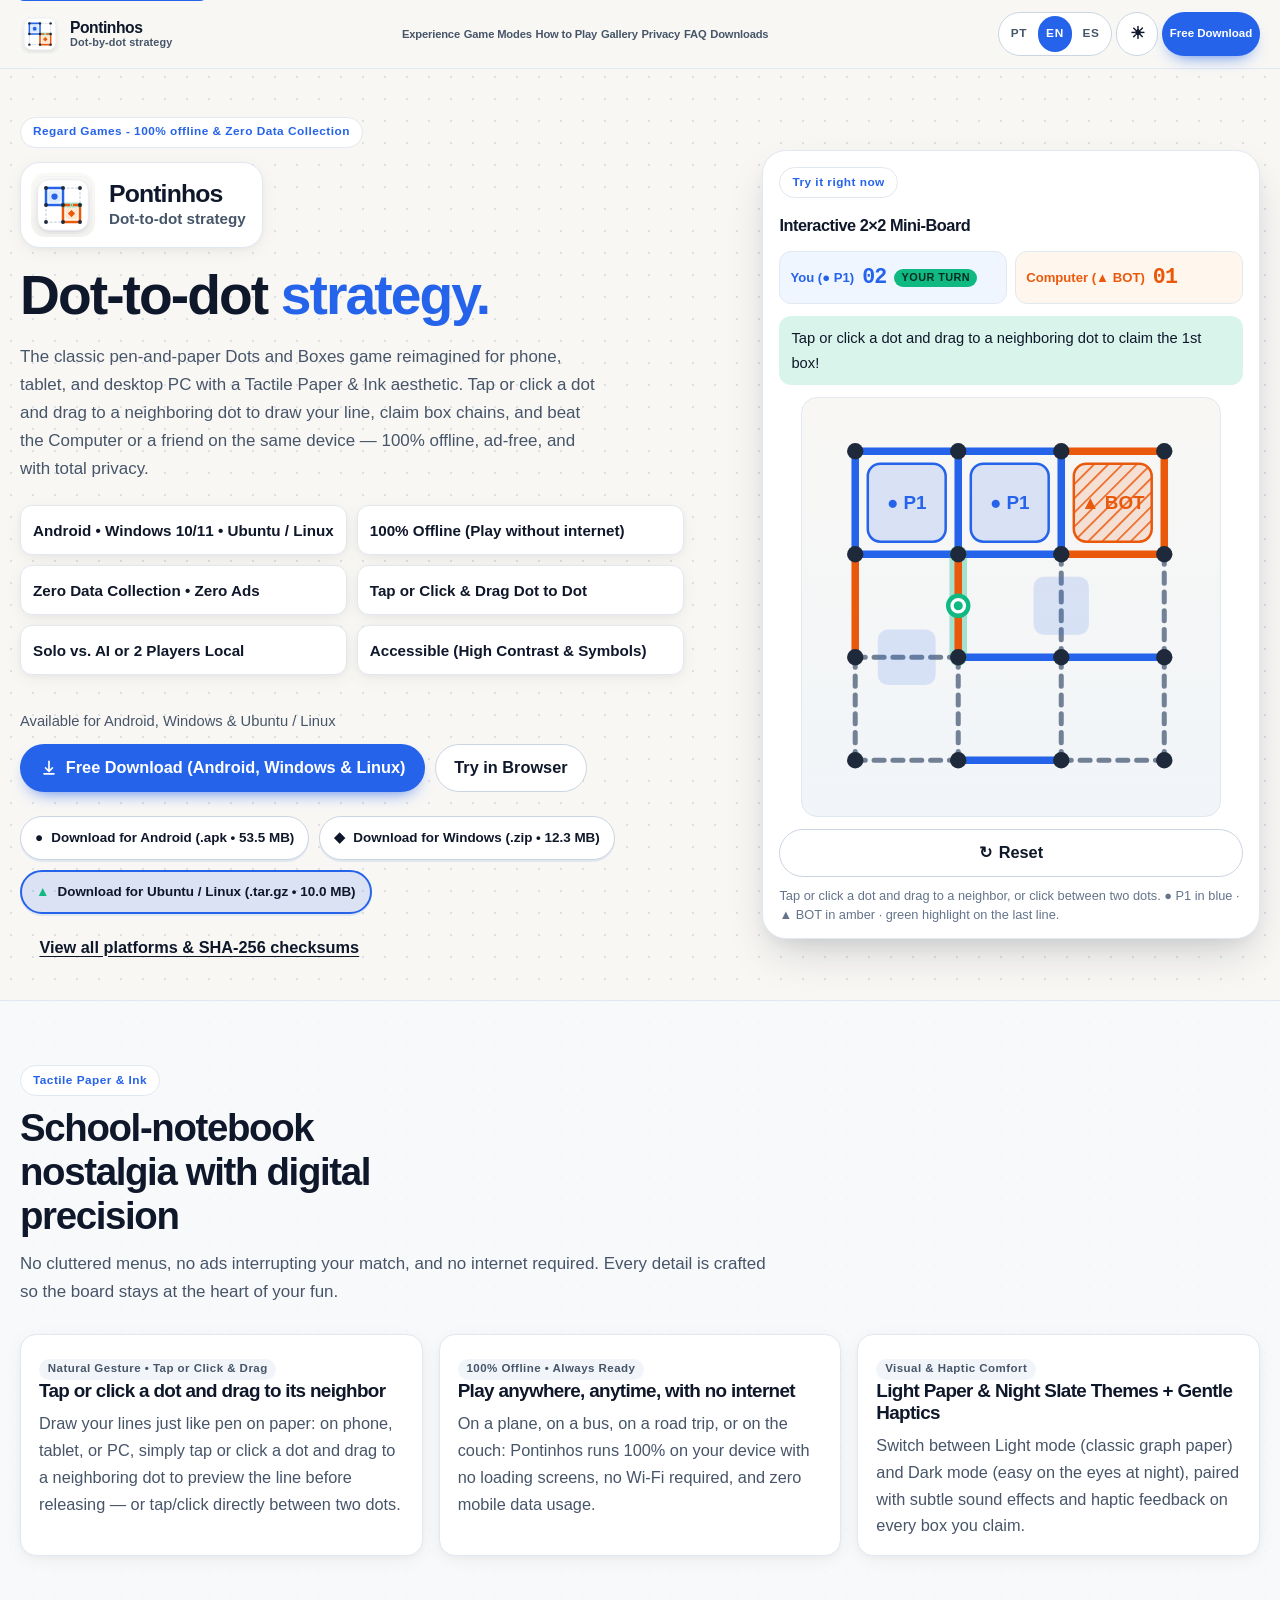
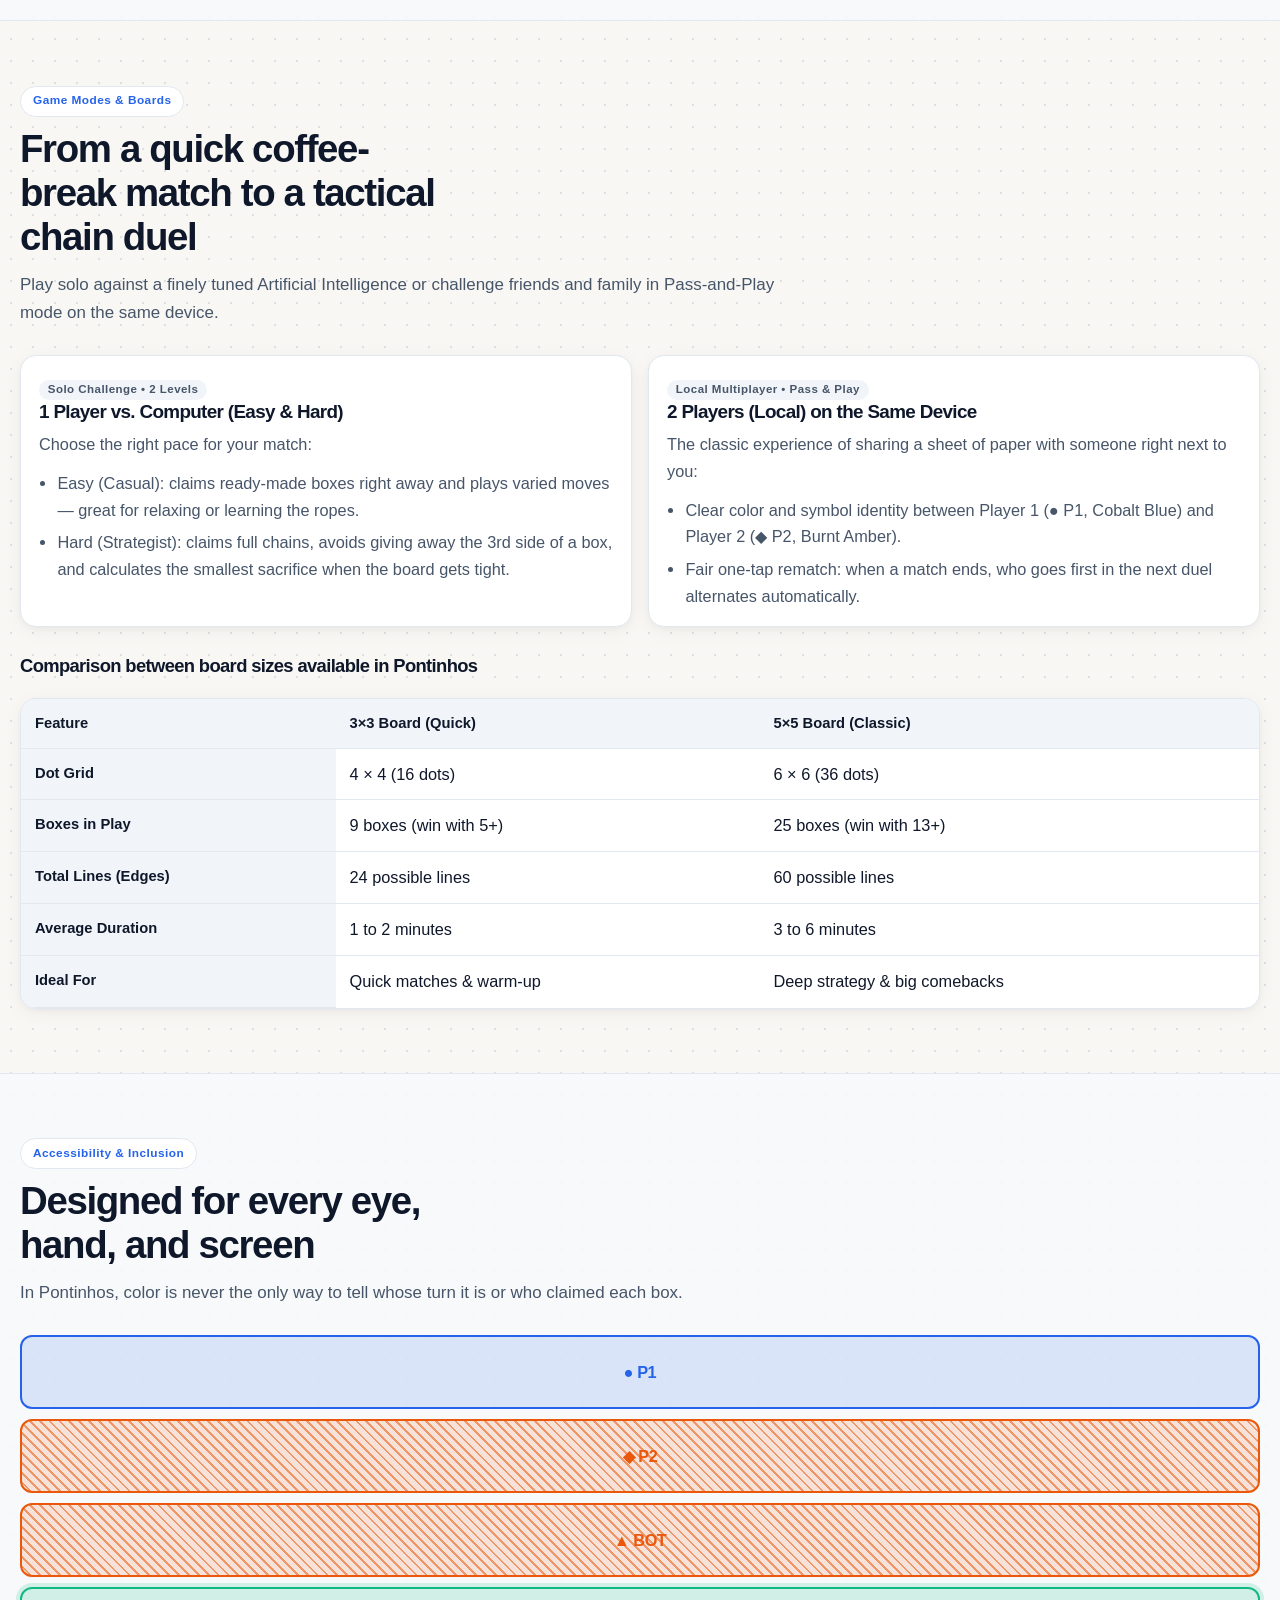
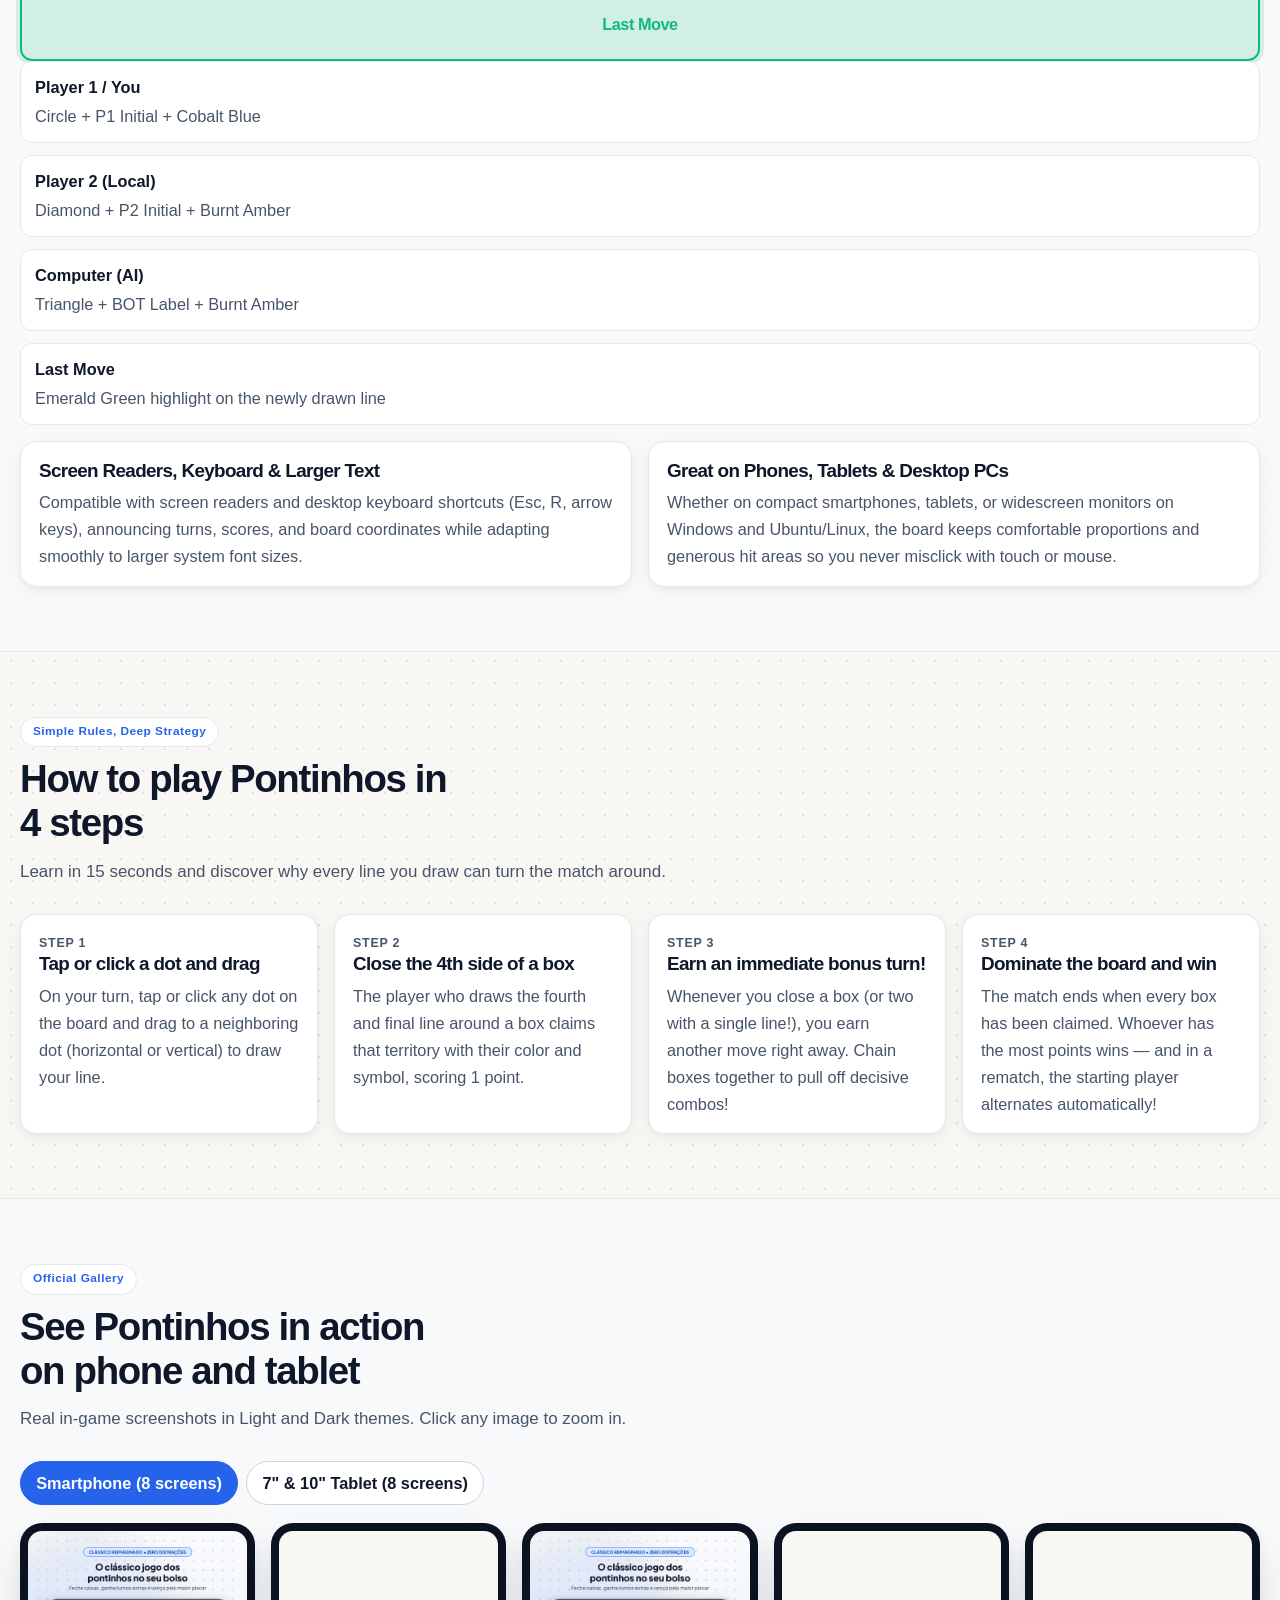
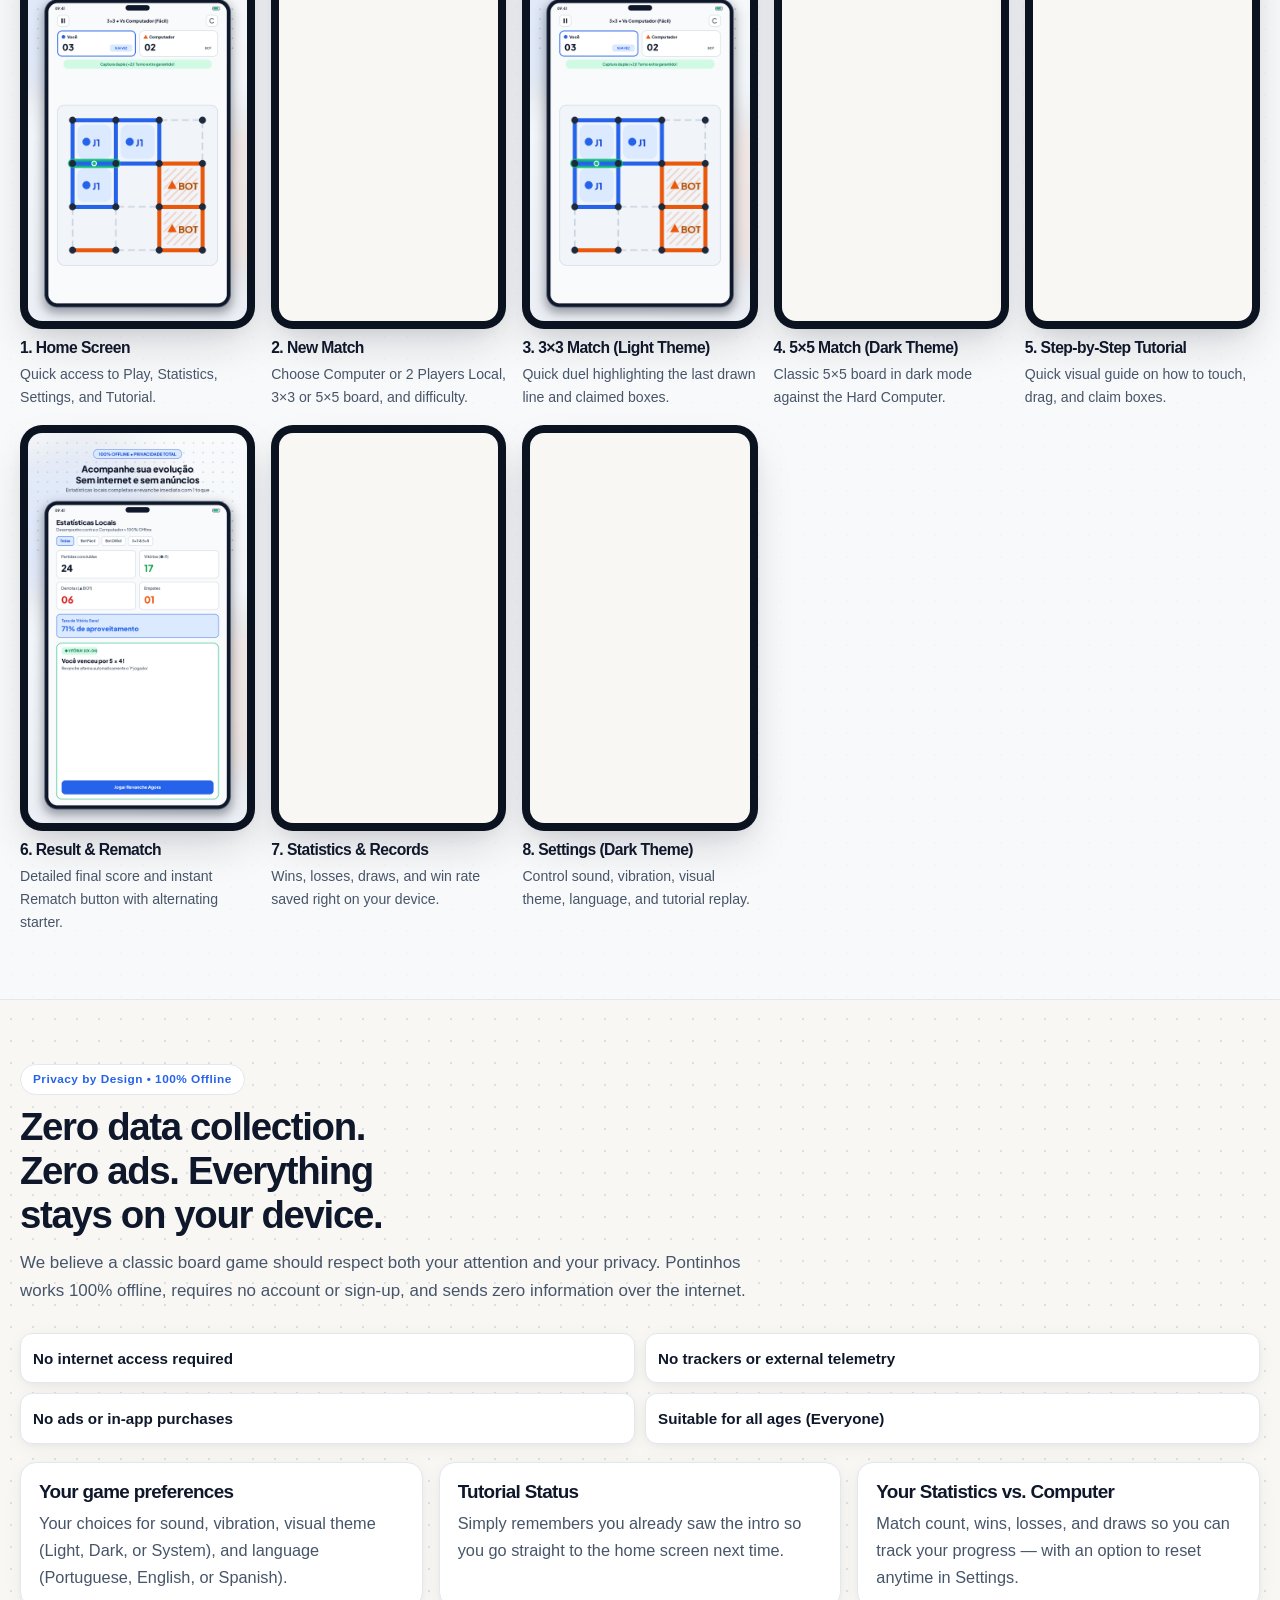
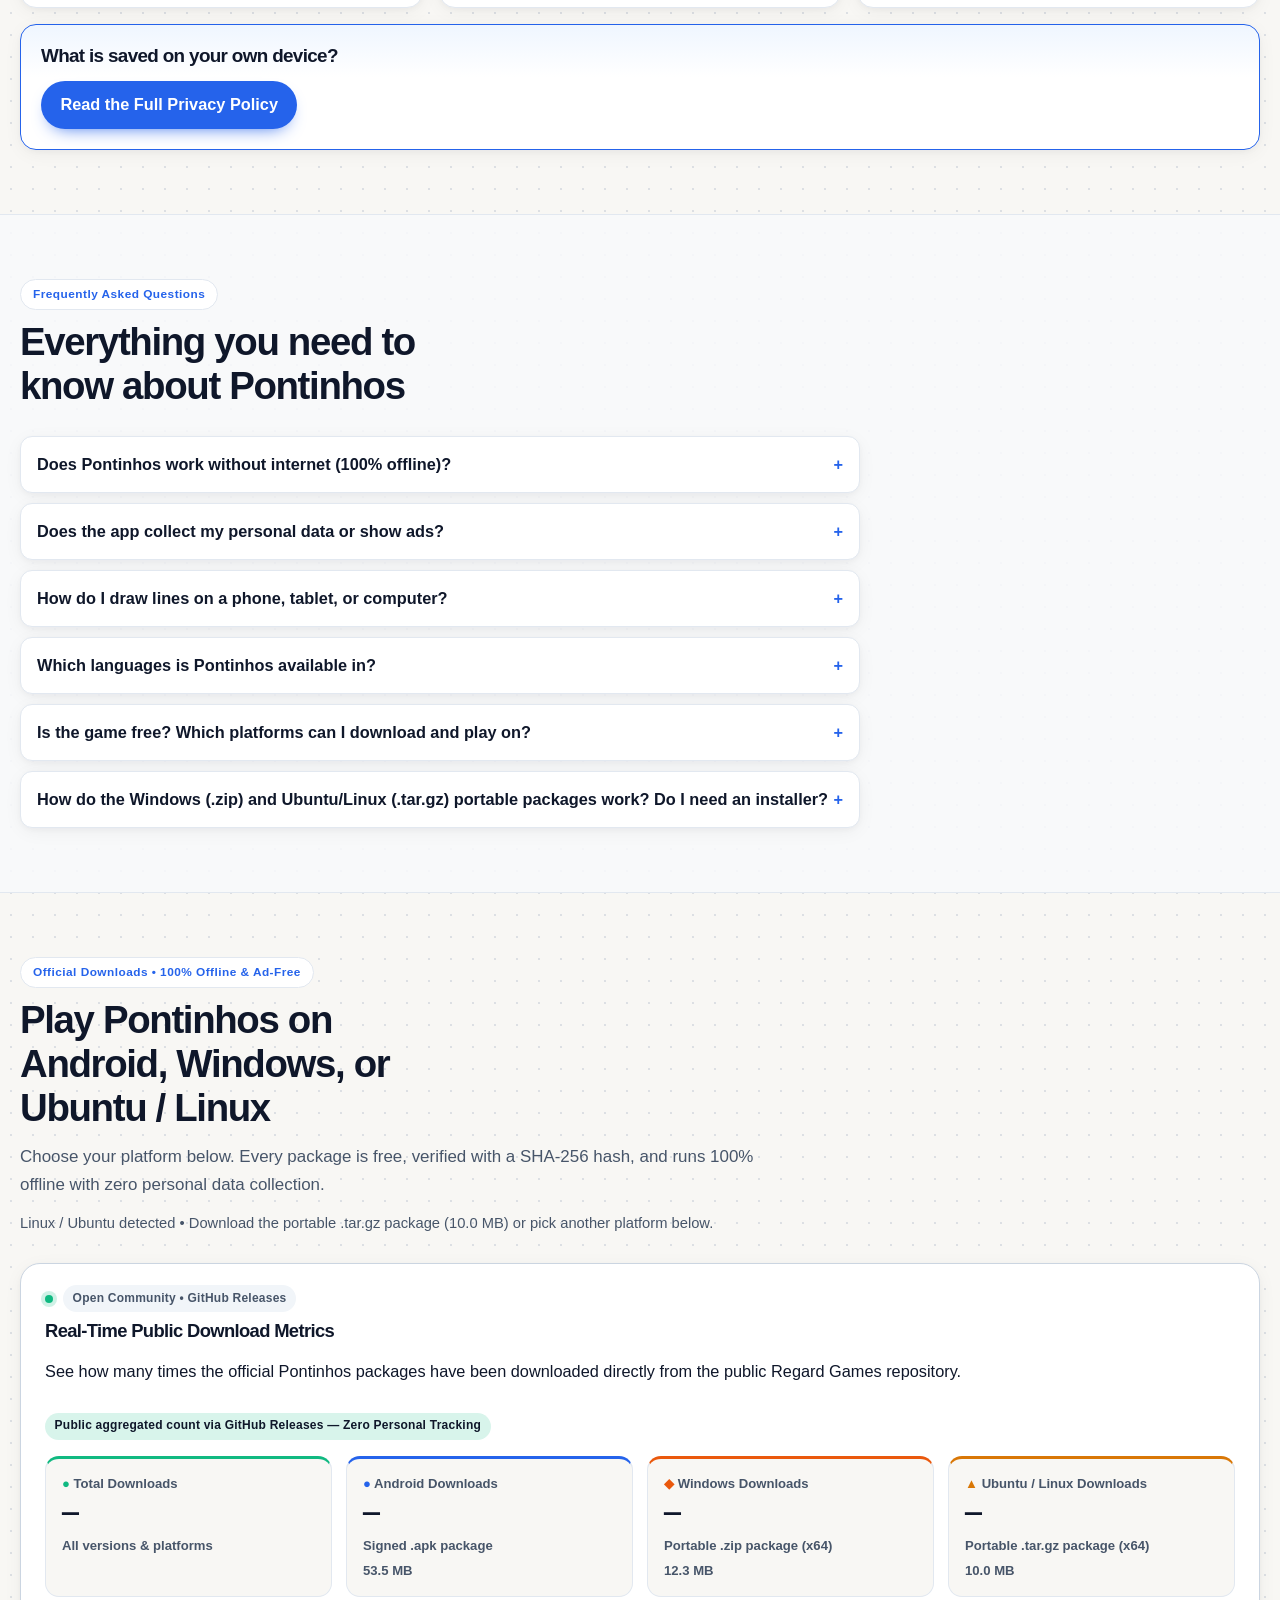
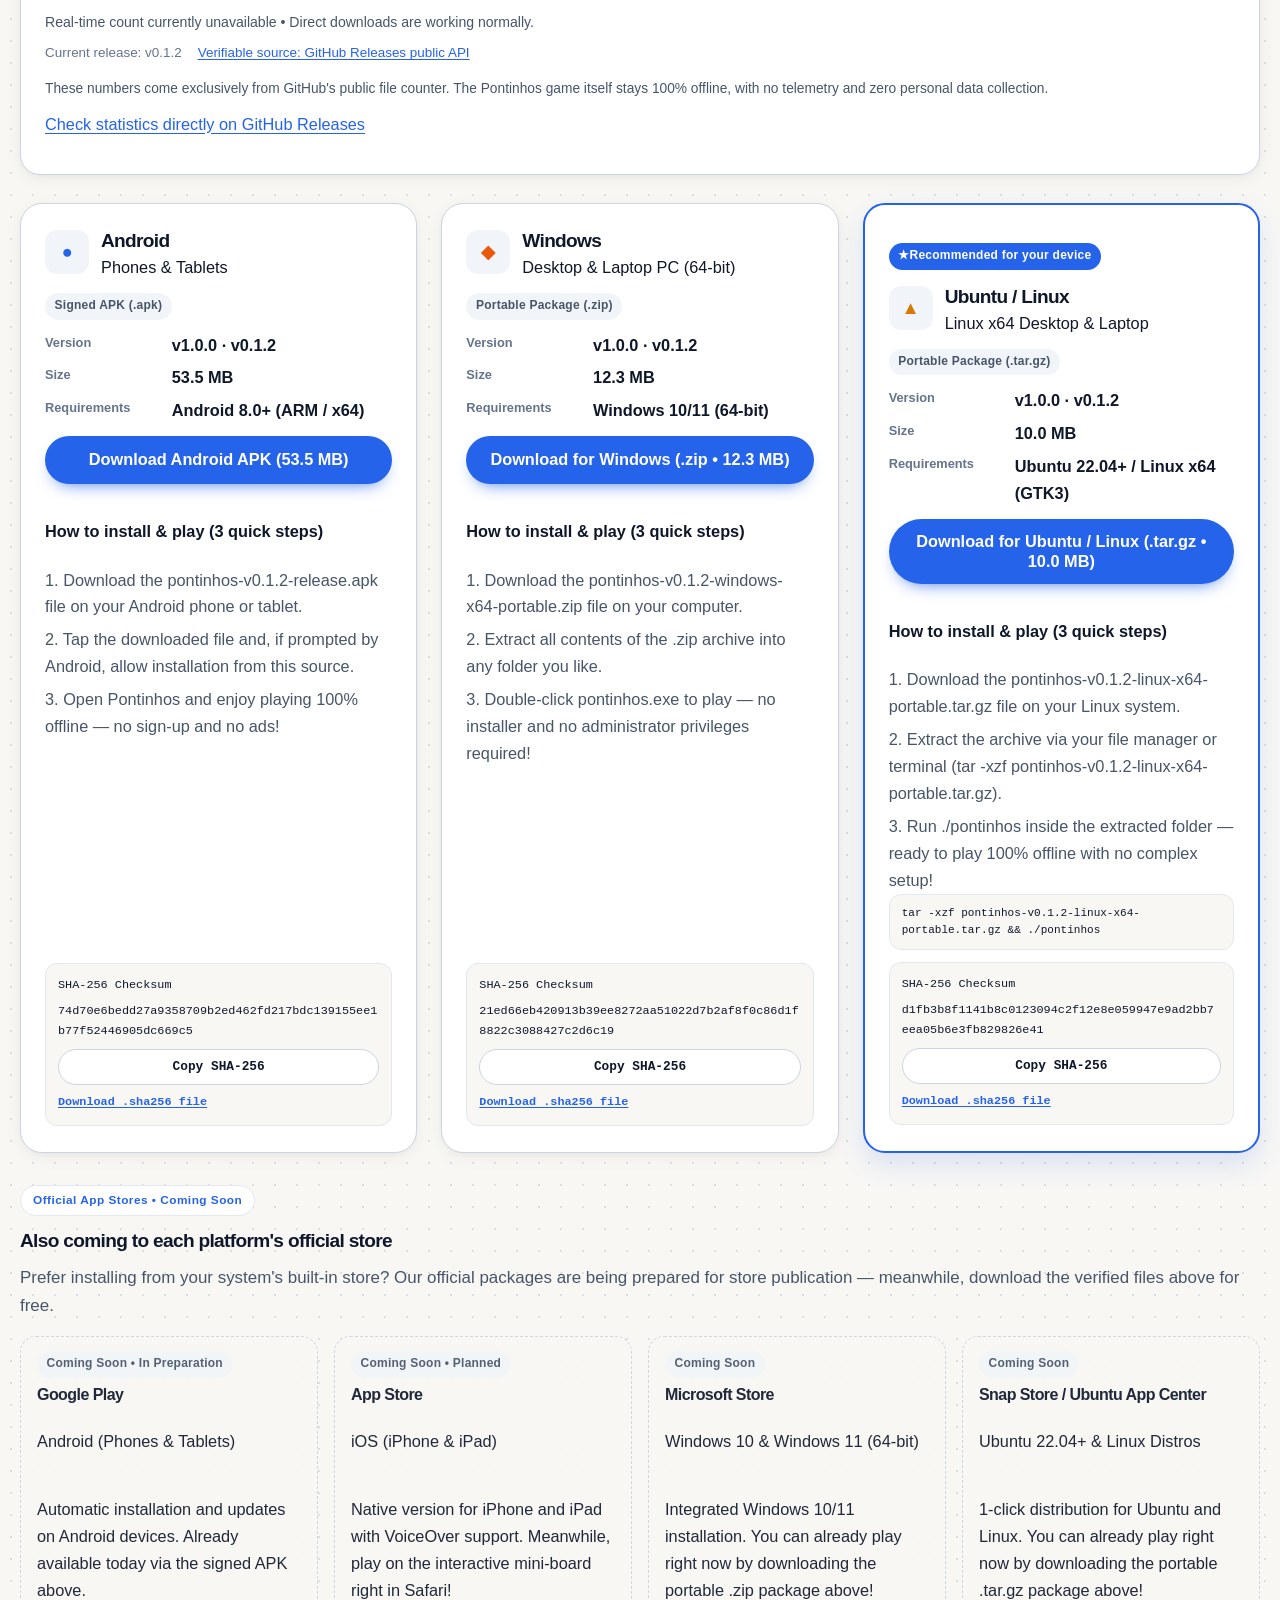
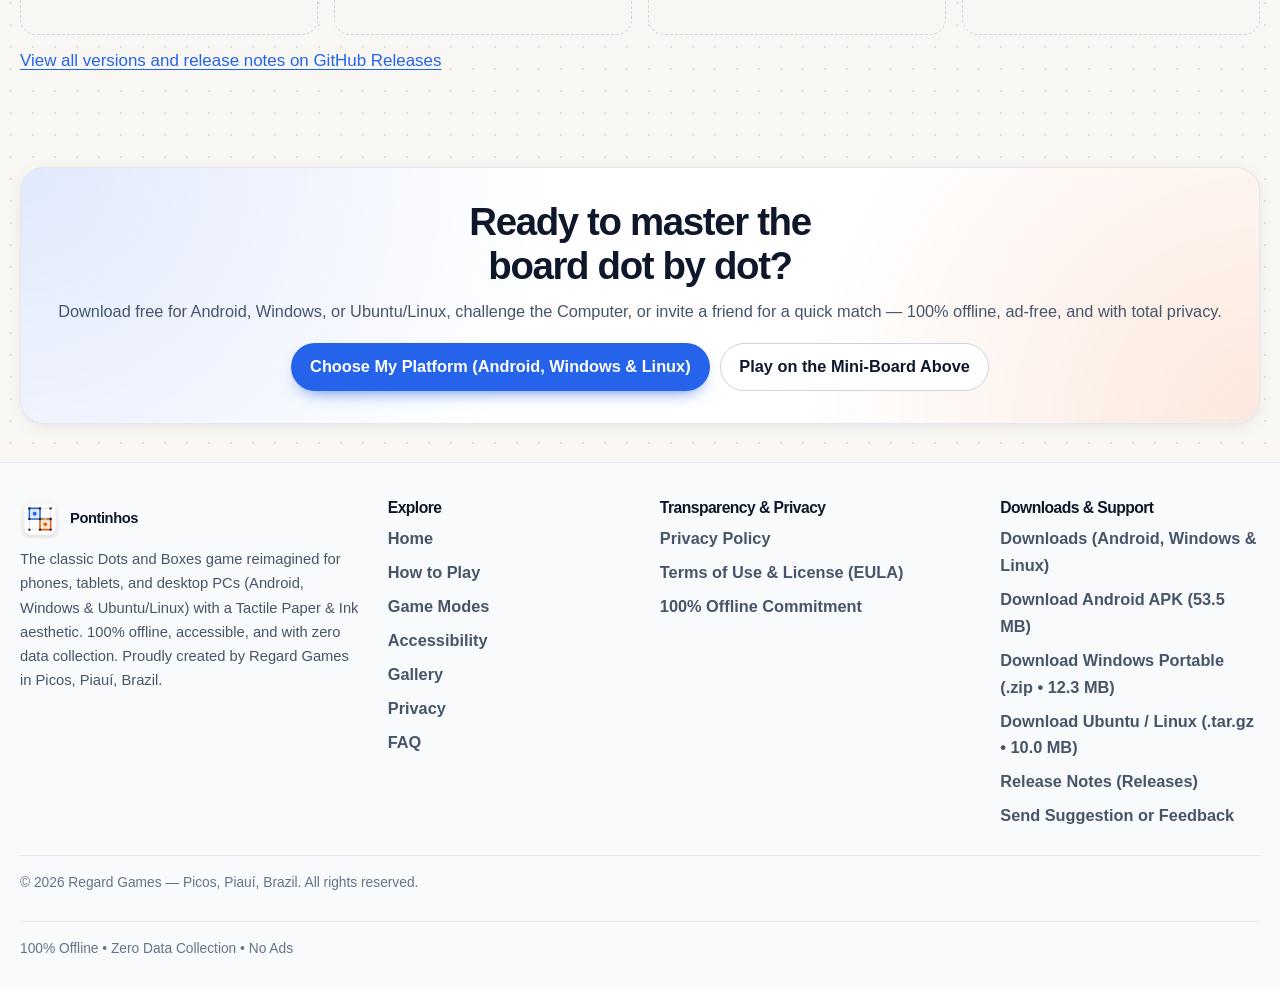
==== commit 651146ca: "Sync docs/ from main (f655f26)" ====
--- a/index.html
+++ b/index.html
@@ -181,11 +181,11 @@
               </a>
               <a class="platform-pill" data-platform-target="windows" data-direct-download="windows" href="https://github.com/regardgames/pontinhos/releases/download/v0.1.2/pontinhos-v0.1.2-windows-x64-portable.zip">
                 <span class="platform-pill-dot" aria-hidden="true">◆</span>
-                <span data-i18n="hero.ctaDownloadWindows">Baixar para Windows (.zip • 11,7 MB)</span>
+                <span data-i18n="hero.ctaDownloadWindows">Baixar para Windows (.zip • 12,3 MB)</span>
               </a>
               <a class="platform-pill" data-platform-target="linux" data-direct-download="linux" href="https://github.com/regardgames/pontinhos/releases/download/v0.1.2/pontinhos-v0.1.2-linux-x64-portable.tar.gz">
                 <span class="platform-pill-dot" aria-hidden="true">▲</span>
-                <span data-i18n="hero.ctaDownloadLinux">Baixar para Ubuntu / Linux (.tar.gz • 9,5 MB)</span>
+                <span data-i18n="hero.ctaDownloadLinux">Baixar para Ubuntu / Linux (.tar.gz • 10,0 MB)</span>
               </a>
             </div>
             <a class="btn btn-text" href="#download" data-i18n="hero.ctaAllPlatforms">Ver todas as plataformas e checksums SHA-256</a>
@@ -477,7 +477,7 @@
           </details>
           <details>
             <summary data-i18n="faq.q5">O jogo é gratuito? Em quais plataformas posso baixar e jogar?</summary>
-            <p data-i18n="faq.a5">Sim! O Pontinhos é 100% gratuito, livre de anúncios e sem cobranças. Você pode baixar gratuitamente nesta página os pacotes oficiais para Android (.apk assinado, 53,5 MB), Windows 10/11 64-bit (.zip portátil, 11,7 MB) e Ubuntu / Linux 64-bit (.tar.gz portátil, 9,5 MB), ou jogar a demonstração direto no navegador.</p>
+            <p data-i18n="faq.a5">Sim! O Pontinhos é 100% gratuito, livre de anúncios e sem cobranças. Você pode baixar gratuitamente nesta página os pacotes oficiais para Android (.apk assinado, 53,5 MB), Windows 10/11 64-bit (.zip portátil, 12,3 MB) e Ubuntu / Linux 64-bit (.tar.gz portátil, 10,0 MB), ou jogar a demonstração direto no navegador.</p>
           </details>
           <details>
             <summary data-i18n="faq.q6">Como funcionam os pacotes portáteis de Windows (.zip) e Ubuntu/Linux (.tar.gz)? Preciso de instalador?</summary>
@@ -524,13 +524,13 @@
               <span class="metric-label"><span class="metric-symbol" aria-hidden="true">◆</span> <span data-i18n="metrics.windowsLabel">Downloads Windows</span></span>
               <strong class="metric-value" id="metric-windows-count" data-metric="windows" aria-live="polite">—</strong>
               <span class="metric-sub" data-i18n="metrics.windowsSub">Pacote portátil .zip (x64)</span>
-              <span class="metric-size" data-i18n="download.windows.size">11,7 MB</span>
+              <span class="metric-size" data-i18n="download.windows.size">12,3 MB</span>
             </article>
             <article class="metric-counter-card metric-linux">
               <span class="metric-label"><span class="metric-symbol" aria-hidden="true">▲</span> <span data-i18n="metrics.linuxLabel">Downloads Ubuntu / Linux</span></span>
               <strong class="metric-value" id="metric-linux-count" data-metric="linux" aria-live="polite">—</strong>
               <span class="metric-sub" data-i18n="metrics.linuxSub">Pacote portátil .tar.gz (x64)</span>
-              <span class="metric-size" data-i18n="download.linux.size">9,5 MB</span>
+              <span class="metric-size" data-i18n="download.linux.size">10,0 MB</span>
             </article>
           </div>
           <div class="metrics-footer">
@@ -593,10 +593,10 @@
             <span class="card-badge" data-i18n="download.windows.format">Pacote Portátil (.zip)</span>
             <dl class="download-specs">
               <div><dt data-i18n="download.versionLabel">Versão</dt><dd><span data-i18n="download.windows.versionBadge">v1.0.0</span> · <span data-i18n="download.windows.releaseTag">v0.1.2</span></dd></div>
-              <div><dt data-i18n="download.sizeLabel">Tamanho</dt><dd data-i18n="download.windows.size">11,7 MB</dd></div>
+              <div><dt data-i18n="download.sizeLabel">Tamanho</dt><dd data-i18n="download.windows.size">12,3 MB</dd></div>
               <div><dt data-i18n="download.reqLabel">Requisitos</dt><dd data-i18n="download.windows.req">Windows 10/11 (64-bit)</dd></div>
             </dl>
-            <a class="btn btn-primary" data-direct-download="windows" href="https://github.com/regardgames/pontinhos/releases/download/v0.1.2/pontinhos-v0.1.2-windows-x64-portable.zip" data-i18n="download.windows.btnText" data-i18n-aria="download.windows.btnAria" aria-label="Baixar pacote portátil ZIP do Pontinhos para Windows 10 e 11 de 64 bits (11,7 megabytes)">Baixar para Windows (.zip • 11,7 MB)</a>
+            <a class="btn btn-primary" data-direct-download="windows" href="https://github.com/regardgames/pontinhos/releases/download/v0.1.2/pontinhos-v0.1.2-windows-x64-portable.zip" data-i18n="download.windows.btnText" data-i18n-aria="download.windows.btnAria" aria-label="Baixar pacote portátil ZIP do Pontinhos para Windows 10 e 11 de 64 bits (12,3 megabytes)">Baixar para Windows (.zip • 12,3 MB)</a>
             <div>
               <h4 data-i18n="download.quickInstallTitle">Como instalar e jogar (3 passos rápidos)</h4>
               <ol class="install-steps">
@@ -607,9 +607,9 @@
             </div>
             <div class="checksum-box">
               <span data-i18n="download.sha256Label">Checksum SHA-256</span>
-              <code>ccaa56237254f3e33ab4f68ce2bc6be63d229ccbea3378bbc9ed2ce22e28b85f</code>
+              <code>21ed66eb420913b39ee8272aa51022d7b2af8f0c86d1f8822c3088427c2d6c19</code>
               <div class="checksum-actions">
-                <button type="button" class="btn btn-secondary checksum-copy" data-copy-hash="ccaa56237254f3e33ab4f68ce2bc6be63d229ccbea3378bbc9ed2ce22e28b85f" data-i18n="download.sha256CopyBtn" data-i18n-aria="download.windows.sha256Aria" aria-label="Copiar hash SHA-256 do pacote portátil de Windows">Copiar SHA-256</button>
+                <button type="button" class="btn btn-secondary checksum-copy" data-copy-hash="21ed66eb420913b39ee8272aa51022d7b2af8f0c86d1f8822c3088427c2d6c19" data-i18n="download.sha256CopyBtn" data-i18n-aria="download.windows.sha256Aria" aria-label="Copiar hash SHA-256 do pacote portátil de Windows">Copiar SHA-256</button>
                 <a class="checksum-link" href="https://github.com/regardgames/pontinhos/releases/download/v0.1.2/pontinhos-v0.1.2-windows-x64-portable.zip.sha256" data-i18n="download.sha256FileLink">Baixar arquivo .sha256</a>
               </div>
             </div>
@@ -627,10 +627,10 @@
             <span class="card-badge" data-i18n="download.linux.format">Pacote Portátil (.tar.gz)</span>
             <dl class="download-specs">
               <div><dt data-i18n="download.versionLabel">Versão</dt><dd><span data-i18n="download.linux.versionBadge">v1.0.0</span> · <span data-i18n="download.linux.releaseTag">v0.1.2</span></dd></div>
-              <div><dt data-i18n="download.sizeLabel">Tamanho</dt><dd data-i18n="download.linux.size">9,5 MB</dd></div>
+              <div><dt data-i18n="download.sizeLabel">Tamanho</dt><dd data-i18n="download.linux.size">10,0 MB</dd></div>
               <div><dt data-i18n="download.reqLabel">Requisitos</dt><dd data-i18n="download.linux.req">Ubuntu 22.04+ / Linux x64 (GTK3)</dd></div>
             </dl>
-            <a class="btn btn-primary" data-direct-download="linux" href="https://github.com/regardgames/pontinhos/releases/download/v0.1.2/pontinhos-v0.1.2-linux-x64-portable.tar.gz" data-i18n="download.linux.btnText" data-i18n-aria="download.linux.btnAria" aria-label="Baixar pacote portátil TAR.GZ do Pontinhos para Ubuntu e Linux de 64 bits (9,5 megabytes)">Baixar para Ubuntu / Linux (.tar.gz • 9,5 MB)</a>
+            <a class="btn btn-primary" data-direct-download="linux" href="https://github.com/regardgames/pontinhos/releases/download/v0.1.2/pontinhos-v0.1.2-linux-x64-portable.tar.gz" data-i18n="download.linux.btnText" data-i18n-aria="download.linux.btnAria" aria-label="Baixar pacote portátil TAR.GZ do Pontinhos para Ubuntu e Linux de 64 bits (10,0 megabytes)">Baixar para Ubuntu / Linux (.tar.gz • 10,0 MB)</a>
             <div>
               <h4 data-i18n="download.quickInstallTitle">Como instalar e jogar (3 passos rápidos)</h4>
               <ol class="install-steps">
@@ -642,9 +642,9 @@
             </div>
             <div class="checksum-box">
               <span data-i18n="download.sha256Label">Checksum SHA-256</span>
-              <code>3628a374b3d9fffd4f8e3c2a4e585a16528a207a07a16a9a6d248a5fe58a6730</code>
+              <code>d1fb3b8f1141b8c0123094c2f12e8e059947e9ad2bb7eea05b6e3fb829826e41</code>
               <div class="checksum-actions">
-                <button type="button" class="btn btn-secondary checksum-copy" data-copy-hash="3628a374b3d9fffd4f8e3c2a4e585a16528a207a07a16a9a6d248a5fe58a6730" data-i18n="download.sha256CopyBtn" data-i18n-aria="download.linux.sha256Aria" aria-label="Copiar hash SHA-256 do pacote portátil de Linux">Copiar SHA-256</button>
+                <button type="button" class="btn btn-secondary checksum-copy" data-copy-hash="d1fb3b8f1141b8c0123094c2f12e8e059947e9ad2bb7eea05b6e3fb829826e41" data-i18n="download.sha256CopyBtn" data-i18n-aria="download.linux.sha256Aria" aria-label="Copiar hash SHA-256 do pacote portátil de Linux">Copiar SHA-256</button>
                 <a class="checksum-link" href="https://github.com/regardgames/pontinhos/releases/download/v0.1.2/pontinhos-v0.1.2-linux-x64-portable.tar.gz.sha256" data-i18n="download.sha256FileLink">Baixar arquivo .sha256</a>
               </div>
             </div>
@@ -731,8 +731,8 @@
         <ul>
           <li><a href="#download" data-i18n="footer.linkDownloadSection">Downloads (Android, Windows e Linux)</a></li>
           <li><a href="https://github.com/regardgames/pontinhos/releases/download/v0.1.2/pontinhos-v0.1.2-release.apk" data-direct-download="android" data-i18n="footer.linkDownloadApk">Baixar APK Android (53,5 MB)</a></li>
-          <li><a href="https://github.com/regardgames/pontinhos/releases/download/v0.1.2/pontinhos-v0.1.2-windows-x64-portable.zip" data-direct-download="windows" data-i18n="footer.linkDownloadWin">Baixar Windows Portátil (.zip • 11,7 MB)</a></li>
-          <li><a href="https://github.com/regardgames/pontinhos/releases/download/v0.1.2/pontinhos-v0.1.2-linux-x64-portable.tar.gz" data-direct-download="linux" data-i18n="footer.linkDownloadLinux">Baixar Ubuntu / Linux (.tar.gz • 9,5 MB)</a></li>
+          <li><a href="https://github.com/regardgames/pontinhos/releases/download/v0.1.2/pontinhos-v0.1.2-windows-x64-portable.zip" data-direct-download="windows" data-i18n="footer.linkDownloadWin">Baixar Windows Portátil (.zip • 12,3 MB)</a></li>
+          <li><a href="https://github.com/regardgames/pontinhos/releases/download/v0.1.2/pontinhos-v0.1.2-linux-x64-portable.tar.gz" data-direct-download="linux" data-i18n="footer.linkDownloadLinux">Baixar Ubuntu / Linux (.tar.gz • 10,0 MB)</a></li>
           <li><a href="https://github.com/regardgames/pontinhos/releases/tag/v0.1.2" data-i18n="footer.linkReleases">Notas de Lançamento (Releases)</a></li>
           <li><a href="https://github.com/regardgames/pontinhos/issues" data-i18n="footer.linkFeedback">Enviar Sugestão ou Feedback</a></li>
         </ul>
